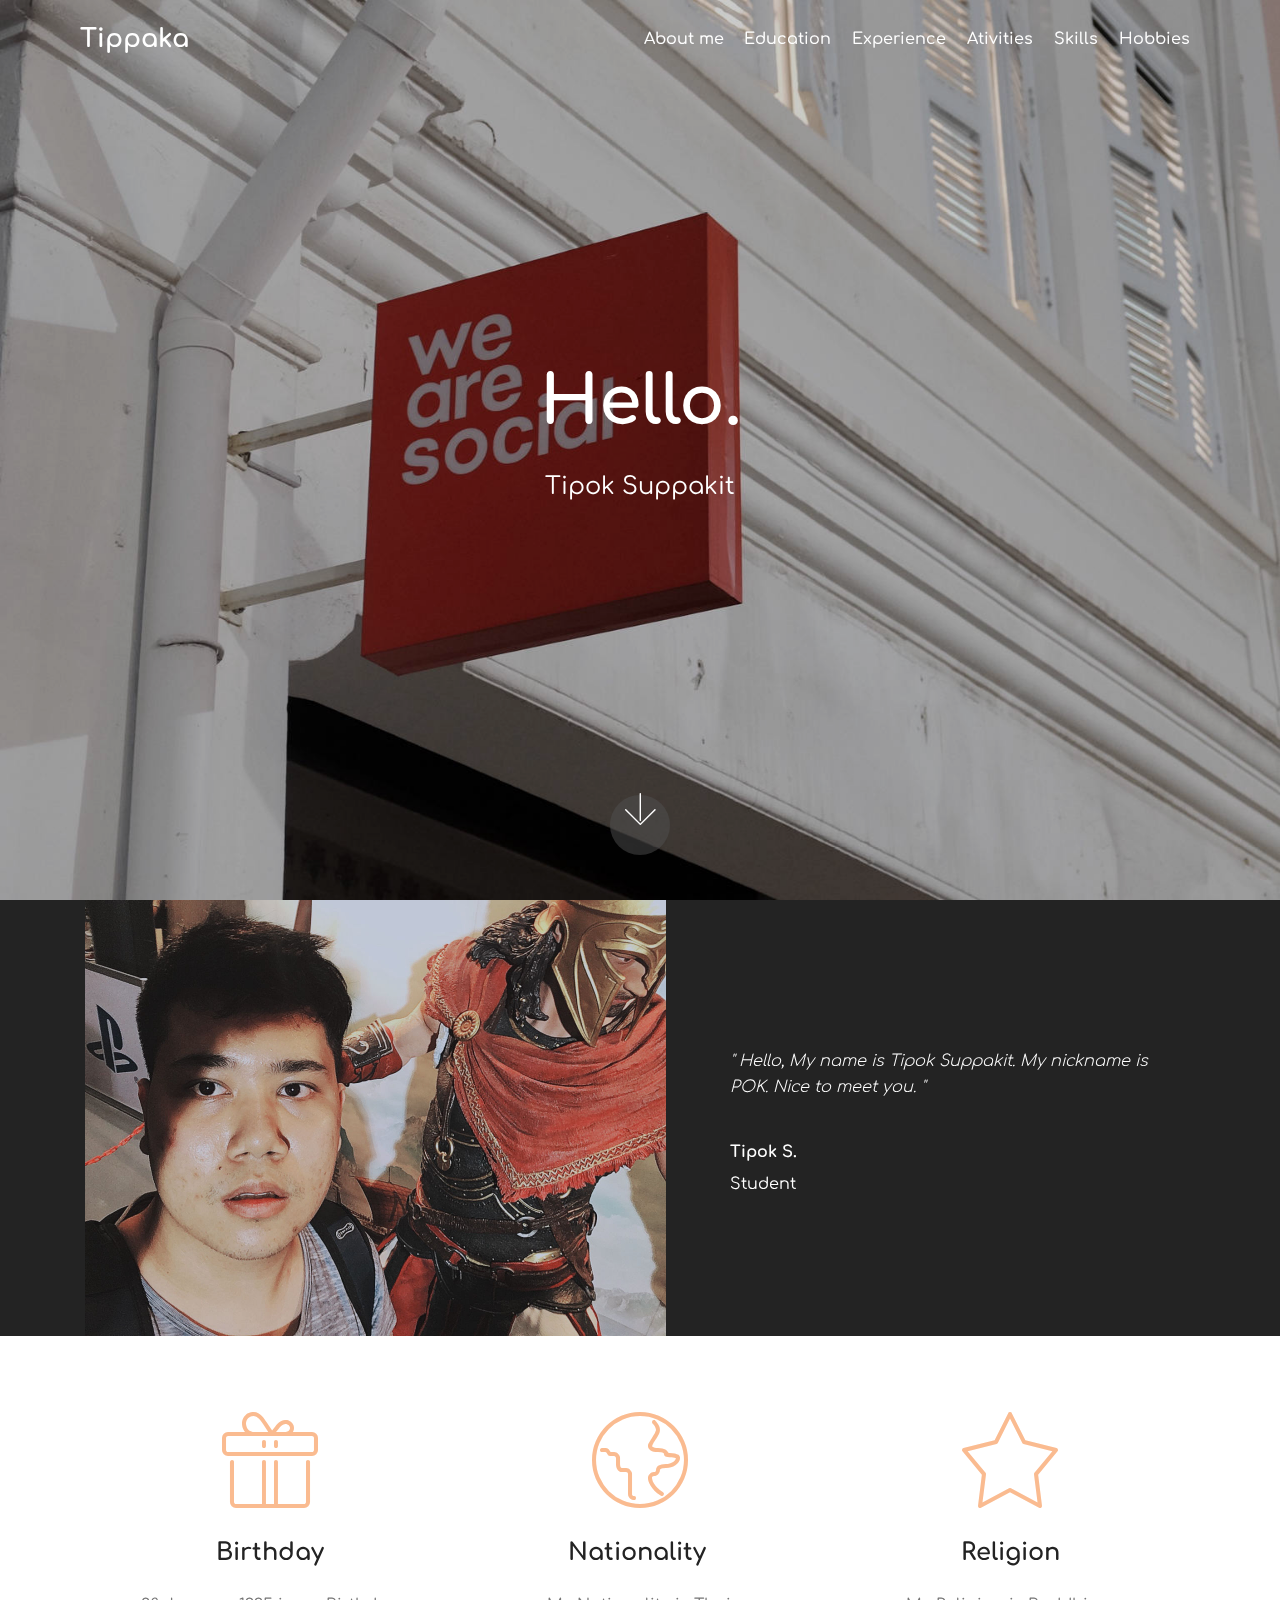
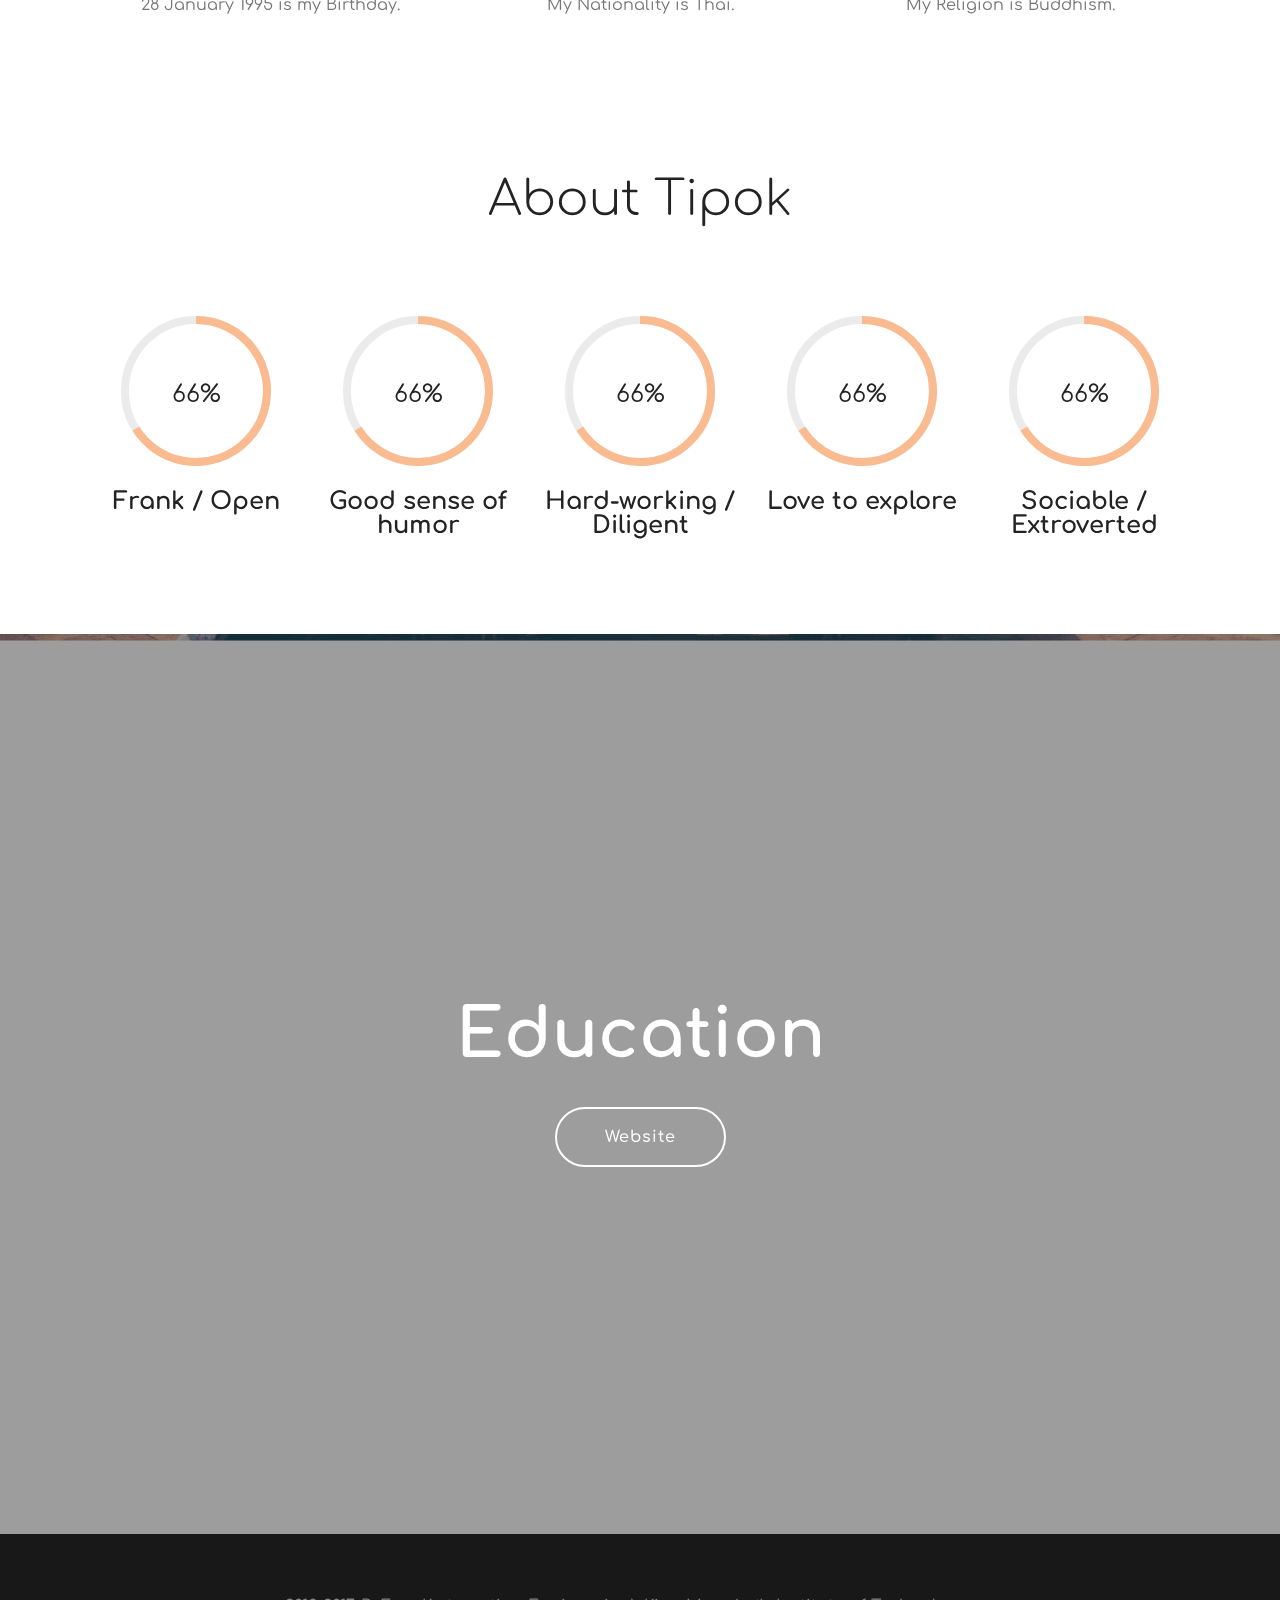
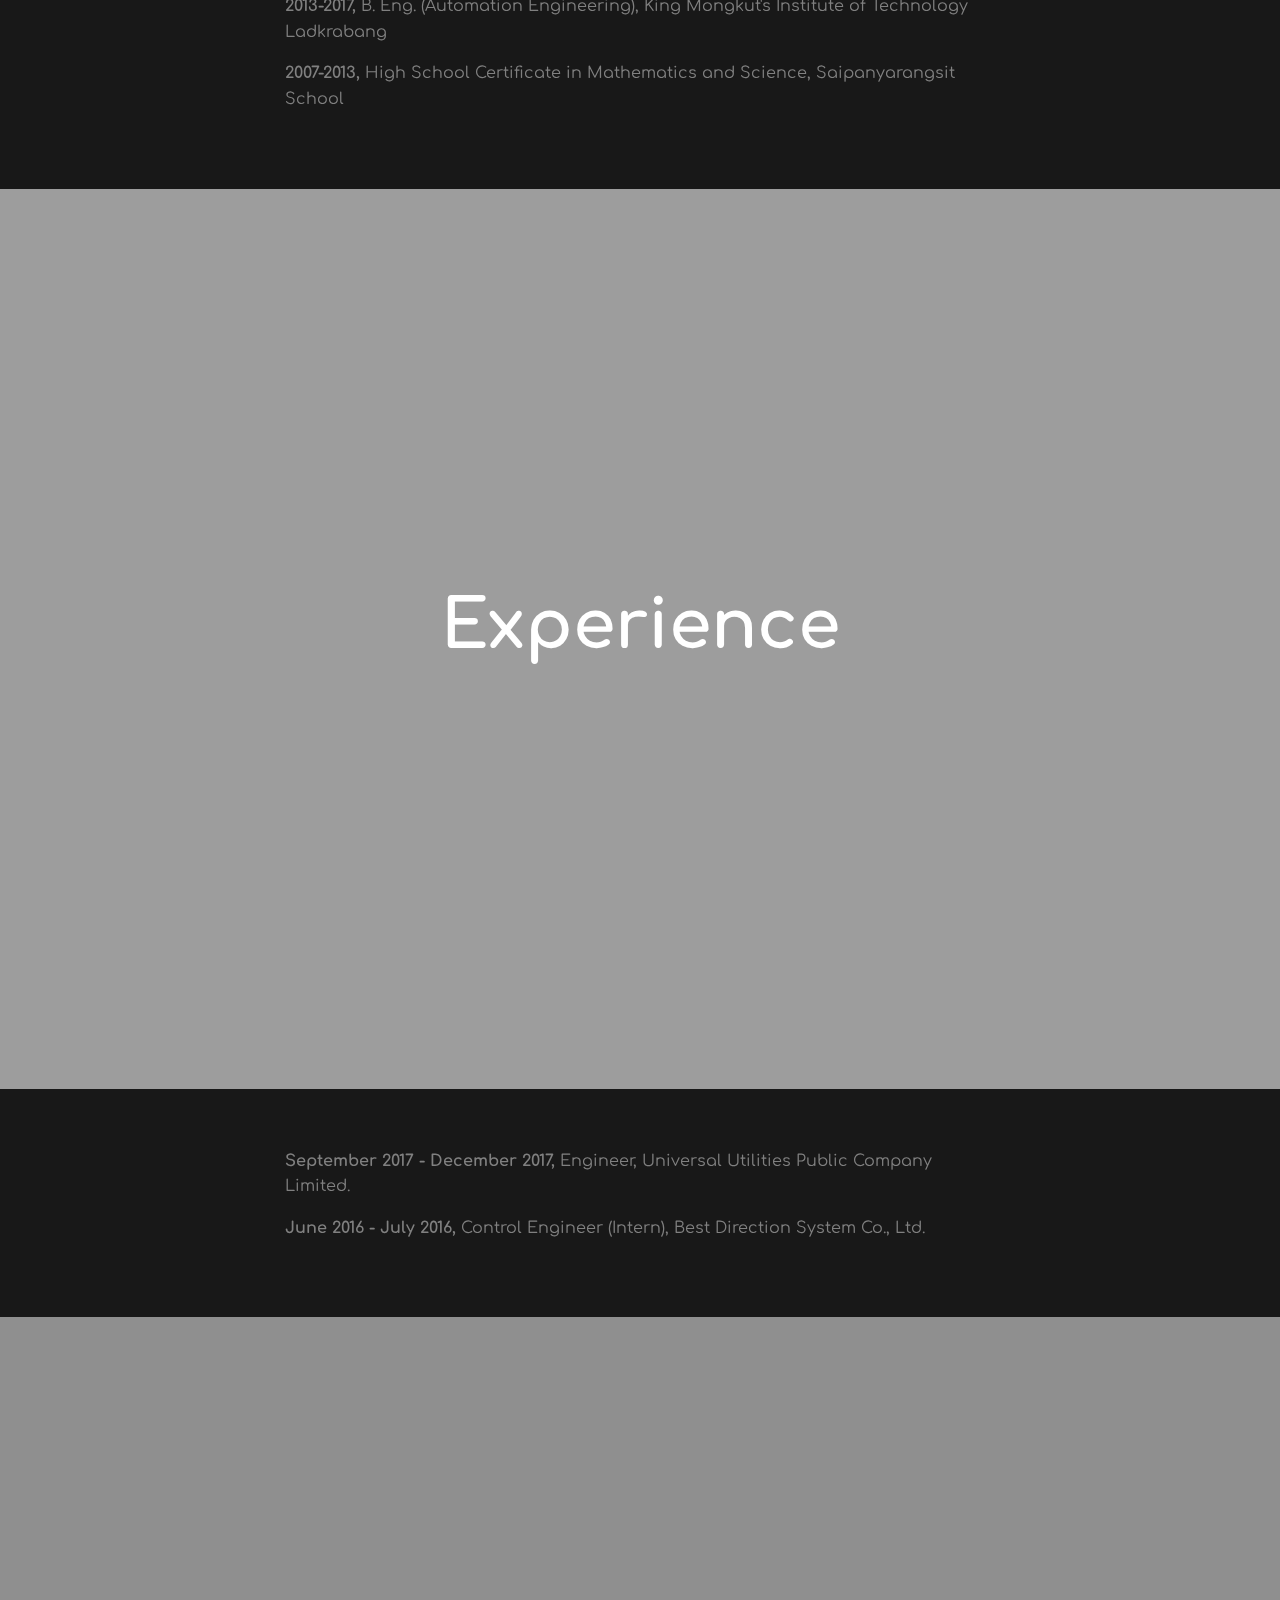
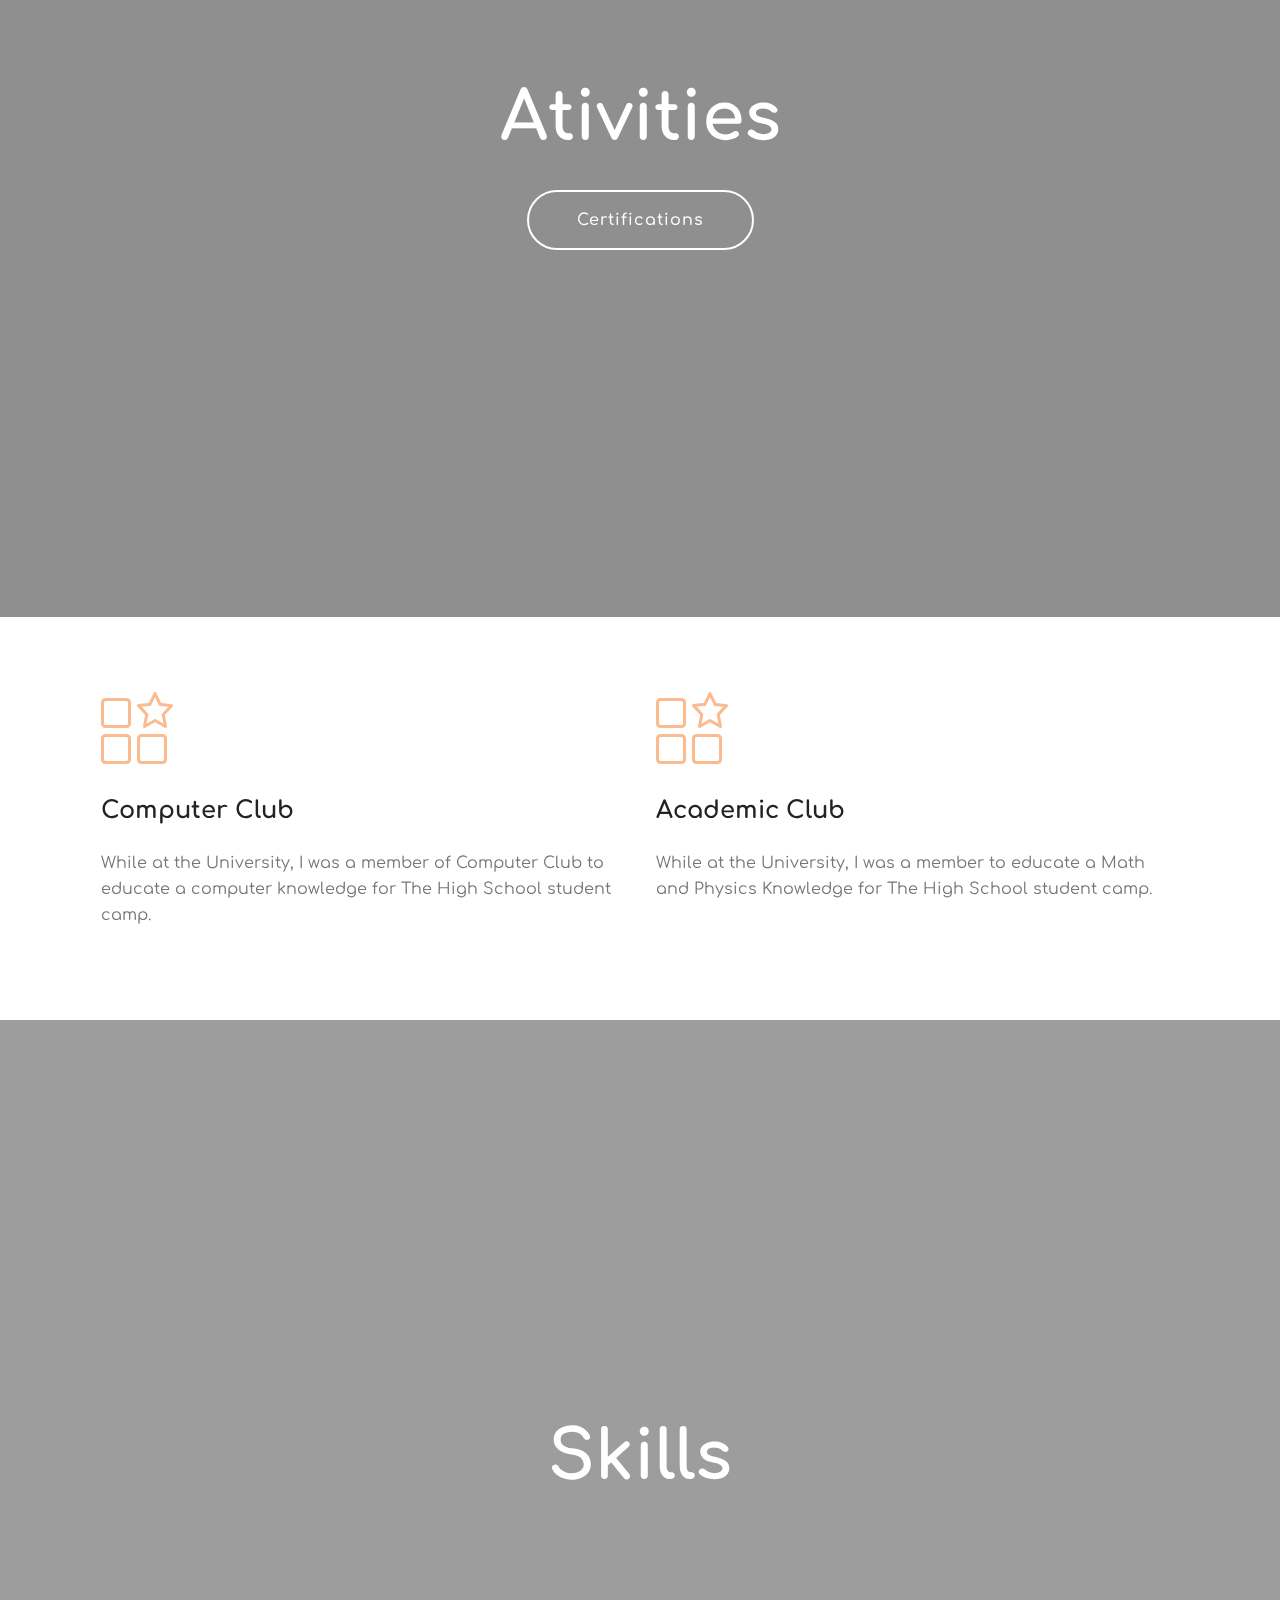
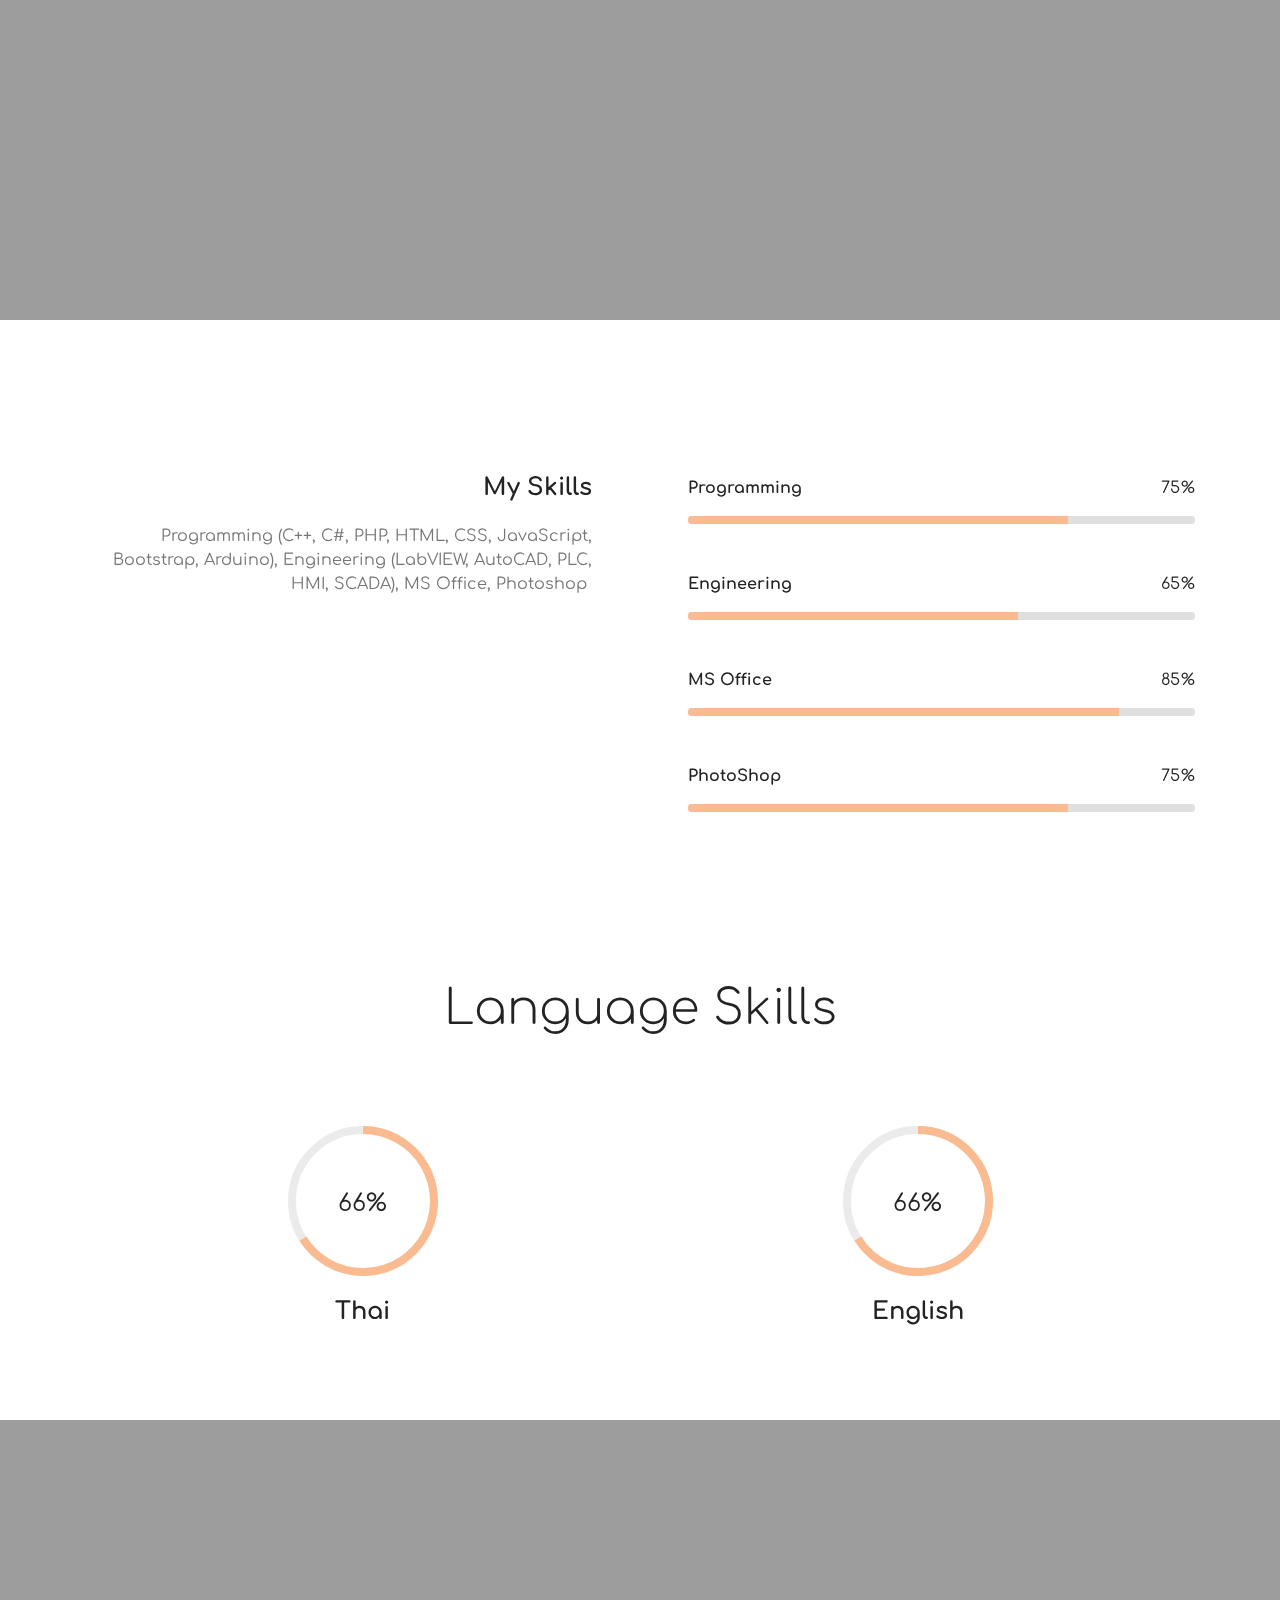
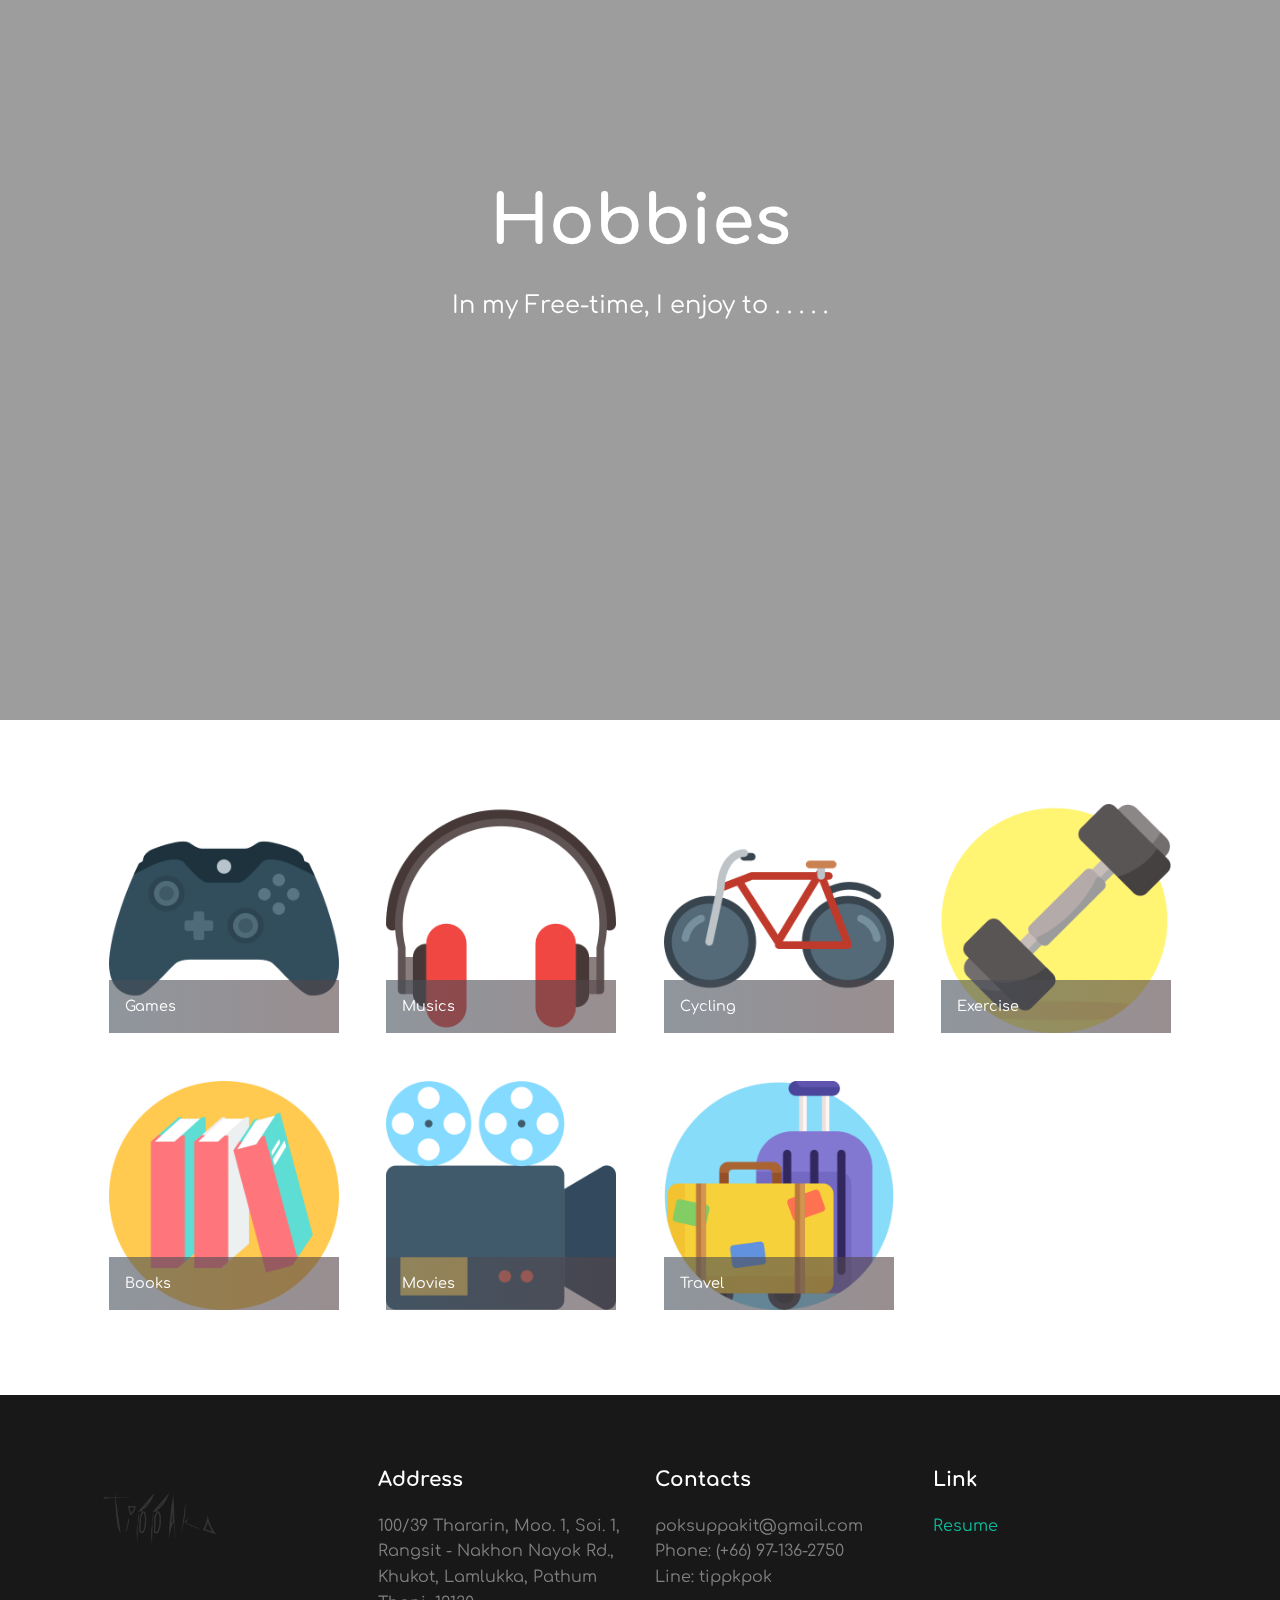
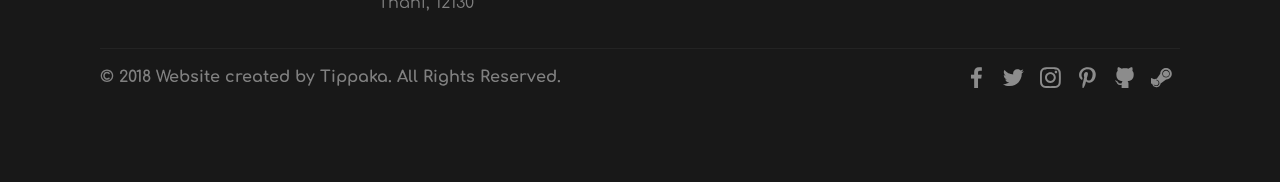
==== index.html @ a3d729e6 "update website" ====
<!DOCTYPE html>
<html >
<head>
  <!-- Site made with Mobirise Website Builder v4.8.1, https://mobirise.com -->
  <meta charset="UTF-8">
  <meta http-equiv="X-UA-Compatible" content="IE=edge">
  <meta name="generator" content="Mobirise v4.8.1, mobirise.com">
  <meta name="viewport" content="width=device-width, initial-scale=1, minimum-scale=1">
  <link rel="shortcut icon" href="assets/images/untitled-1-128x128-3.png" type="image/x-icon">
  <meta name="description" content="This is Online Resume.">
  <title>Tipok S.</title>
  <link rel="stylesheet" href="assets/web/assets/mobirise-icons/mobirise-icons.css">
  <link rel="stylesheet" href="assets/tether/tether.min.css">
  <link rel="stylesheet" href="assets/bootstrap/css/bootstrap.min.css">
  <link rel="stylesheet" href="assets/bootstrap/css/bootstrap-grid.min.css">
  <link rel="stylesheet" href="assets/bootstrap/css/bootstrap-reboot.min.css">
  <link rel="stylesheet" href="assets/dropdown/css/style.css">
  <link rel="stylesheet" href="assets/socicon/css/styles.css">
  <link rel="stylesheet" href="assets/as-pie-progress/css/progress.min.css">
  <link rel="stylesheet" href="assets/theme/css/style.css">
  <link rel="stylesheet" href="assets/gallery/style.css">
  <link rel="stylesheet" href="assets/mobirise/css/mbr-additional.css" type="text/css">
  
  
  
</head>
<body>
  <section class="menu cid-qYa78ZNNEH" once="menu" id="menu1-2r">

    

    <nav class="navbar navbar-expand beta-menu navbar-dropdown align-items-center navbar-fixed-top navbar-toggleable-sm bg-color transparent">
        <button class="navbar-toggler navbar-toggler-right" type="button" data-toggle="collapse" data-target="#navbarSupportedContent" aria-controls="navbarSupportedContent" aria-expanded="false" aria-label="Toggle navigation">
            <div class="hamburger">
                <span></span>
                <span></span>
                <span></span>
                <span></span>
            </div>
        </button>
        <div class="menu-logo">
            <div class="navbar-brand">
                
                <span class="navbar-caption-wrap"><a class="navbar-caption text-white display-4" href="index.html">Tippaka</a></span>
            </div>
        </div>
        <div class="collapse navbar-collapse" id="navbarSupportedContent">
            <ul class="navbar-nav nav-dropdown nav-right" data-app-modern-menu="true"><li class="nav-item">
                    <a class="nav-link link text-white display-7" href="index.html#testimonials2-4p">About me</a>
                </li>
                <li class="nav-item">
                    <a class="nav-link link text-white display-7" href="index.html#header2-3t">Education</a>
                </li><li class="nav-item"><a class="nav-link link text-white display-7" href="index.html#header2-45">Experience</a></li><li class="nav-item"><a class="nav-link link text-white display-7" href="index.html#header2-3u">
                        
                        Ativities<br></a></li><li class="nav-item"><a class="nav-link link text-white display-7" href="index.html#header2-3x">
                        
                        Skills<br></a></li><li class="nav-item"><a class="nav-link link text-white display-7" href="index.html#header2-3y">
                        
                        Hobbies<br></a></li></ul>
            
        </div>
    </nav>
</section>

<section class="engine"><a href="https://mobiri.se/t">amp template</a></section><section class="cid-qXhS6RwJpb mbr-fullscreen mbr-parallax-background" id="header2-h">

    

    <div class="mbr-overlay" style="opacity: 0.2; background-color: rgb(0, 0, 0);"></div>

    <div class="container align-center">
        <div class="row justify-content-md-center">
            <div class="mbr-white col-md-10">
                <h1 class="mbr-section-title mbr-bold pb-3 mbr-fonts-style display-1">
                    Hello.</h1>
                
                <p class="mbr-text pb-3 mbr-fonts-style display-5">Tipok Suppakit</p>
                
            </div>
        </div>
    </div>
    <div class="mbr-arrow hidden-sm-down" aria-hidden="true">
        <a href="#next">
            <i class="mbri-down mbr-iconfont"></i>
        </a>
    </div>
</section>

<section class="testimonials2 cid-r1sywvcxqs" id="testimonials2-4p">

    

    

    <div class="container">
        <div class="media-container-row">
            <div class="mbr-figure pr-lg-5" style="width: 130%;">
              <img src="assets/images/img-5465-1162x872.jpg" alt="" title="">
            </div>
            <div class="media-content px-3 align-self-center mbr-white py-2">
                    <p class="mbr-text testimonial-text mbr-fonts-style display-7">
                       <br>" Hello, My name is Tipok Suppakit. My nickname is POK. Nice to meet you. " 
                    </p>
                    <p class="mbr-author-name pt-4 mb-2 mbr-fonts-style display-7">
                       Tipok S.</p>
                    <p class="mbr-author-desc mbr-fonts-style display-7">Student</p>
            </div>
        </div>
    </div>
</section>

<section class="features1 cid-qYTt3aOZHB" id="features1-35">
    
    

    
    <div class="container">
        <div class="media-container-row">

            <div class="card p-3 col-12 col-md-6 col-lg-4">
                <div class="card-img pb-3">
                    <span class="mbr-iconfont mbri-gift" style="color: rgb(250, 187, 144);"></span>
                </div>
                <div class="card-box">
                    <h4 class="card-title py-3 mbr-fonts-style display-5"><strong>
                        Birthday
                    </strong></h4>
                    <p class="mbr-text mbr-fonts-style display-7">
                        28 January 1995 is my Birthday.
                    </p>
                </div>
            </div>

            <div class="card p-3 col-12 col-md-6 col-lg-4">
                <div class="card-img pb-3">
                    <span class="mbr-iconfont mbri-globe" style="color: rgb(250, 187, 144);"></span>
                </div>
                <div class="card-box">
                    <h4 class="card-title py-3 mbr-fonts-style display-5"><strong>Nationality&nbsp;</strong></h4>
                    <p class="mbr-text mbr-fonts-style display-7">
                        My Nationality is Thai.                         
                    </p>
                </div>
            </div>

            <div class="card p-3 col-12 col-md-6 col-lg-4">
                <div class="card-img pb-3">
                    <span class="mbr-iconfont mbri-star" style="color: rgb(250, 187, 144);"></span>
                </div>
                <div class="card-box">
                    <h4 class="card-title py-3 mbr-fonts-style display-5"><strong>
                        Religion
                    </strong></h4>
                    <p class="mbr-text mbr-fonts-style display-7">
                        My Religion is Buddhism.                         
                    </p>
                </div>
            </div>

            

        </div>

    </div>

</section>

<section class="progress-bars3 cid-qXVBABjzrz" id="progress-bars3-y">
 
     

    
    
    <div class="container">
        <h2 class="mbr-section-title pb-3 align-center mbr-fonts-style display-2">About Tipok</h2>

        
    
        <div class="media-container-row pt-5 mt-2">
            <div class="card p-3 align-center">
                <div class="wrap">
                    <div class="pie_progress progress1" role="progressbar" data-goal="90">
                        <p class="pie_progress__number mbr-fonts-style display-5">50%</p>
                    </div>
                </div> 
                <div class="mbr-crt-title pt-3">
                    <h4 class="card-title py-2 mbr-fonts-style display-5"><strong>Frank / Open</strong></h4>
                </div>                 
            </div>

            <div class="card p-3 align-center">
                <div class="wrap">
                    <div class="pie_progress progress2" role="progressbar" data-goal="100">
                        <p class="pie_progress__number mbr-fonts-style display-5">80%</p>
                    </div>
                </div> 
                <div class="mbr-crt-title pt-3">
                    <h4 class="card-title py-2 mbr-fonts-style display-5"><strong>Good sense of humor</strong></h4>
                </div>                 
            </div>

            <div class="card p-3 align-center">
                <div class="wrap">
                    <div class="pie_progress progress3" role="progressbar" data-goal="75">
                        <p class="pie_progress__number mbr-fonts-style display-5"></p>
                    </div>
                </div> 
                <div class="mbr-crt-title pt-3">
                    <h4 class="card-title py-2 mbr-fonts-style display-5"><strong>Hard-working / Diligent</strong></h4>
                </div>                 
            </div>

            <div class="card p-3 align-center">
                <div class="wrap">
                    <div class="pie_progress progress4" role="progressbar" data-goal="85">
                        <p class="pie_progress__number mbr-fonts-style display-5">85%</p>
                    </div>
                </div> 
                <div class="mbr-crt-title pt-3">
                    <h4 class="card-title py-2 mbr-fonts-style display-5"><strong>Love to explore</strong></h4>
                </div>                 
            </div>

            <div class="card p-3 align-center">
                <div class="wrap">
                    <div class="pie_progress progress5" role="progressbar" data-goal="80">
                        <p class="pie_progress__number mbr-fonts-style display-5"></p>
                    </div>
                </div> 
                <div class="mbr-crt-title pt-3">
                    <h4 class="card-title py-2 mbr-fonts-style display-5"><strong>Sociable / Extroverted</strong></h4>
                </div>                 
            </div>

            
        </div>
</div></section>

<section class="cid-r0CcQlfKVF mbr-fullscreen mbr-parallax-background" id="header2-3t">

    

    <div class="mbr-overlay" style="opacity: 0.4; background-color: rgb(35, 35, 35);"></div>

    <div class="container align-center">
        <div class="row justify-content-md-center">
            <div class="mbr-white col-md-10">
                <h1 class="mbr-section-title mbr-bold pb-3 mbr-fonts-style display-1">Education</h1>
                
                
                <div class="mbr-section-btn"><a class="btn btn-md btn-white-outline display-7" href="https://frostzclover.github.io/56010611/" target="_blank">Website</a></div>
            </div>
        </div>
    </div>
    
</section>

<section class="mbr-section article content1 cid-r18fUVcqhj" id="content1-4f">
    
     

    <div class="container">
        <div class="media-container-row">
            <div class="mbr-text col-12 col-md-8 mbr-fonts-style display-7"><p><strong>2013-2017, </strong>B. Eng. (Automation Engineering), King Mongkut's Institute of Technology Ladkrabang<strong>&nbsp;</strong></p><p><strong>2007-2013, </strong>High School Certificate in Mathematics and Science, Saipanyarangsit School</p><p></p></div>
        </div>
    </div>
</section>

<section class="cid-r0GzgaE2mB mbr-fullscreen mbr-parallax-background" id="header2-45">

    

    <div class="mbr-overlay" style="opacity: 0.4; background-color: rgb(35, 35, 35);"></div>

    <div class="container align-center">
        <div class="row justify-content-md-center">
            <div class="mbr-white col-md-10">
                <h1 class="mbr-section-title mbr-bold pb-3 mbr-fonts-style display-1">
                    Experience</h1>
                
                
                
            </div>
        </div>
    </div>
    
</section>

<section class="mbr-section article content1 cid-r18fX0SfAi" id="content1-4g">
    
     

    <div class="container">
        <div class="media-container-row">
            <div class="mbr-text col-12 col-md-8 mbr-fonts-style display-7"><p><strong>September 2017 - December 2017, </strong>Engineer, Universal Utilities Public Company Limited.</p><p><strong>June 2016 - July 2016, </strong><span style="font-size: 1rem;">Control Engineer (Intern), Best Direction System Co., Ltd.</span><br></p></div>
        </div>
    </div>
</section>

<section class="cid-r0CdSZyMw9 mbr-fullscreen mbr-parallax-background" id="header2-3u">

    

    <div class="mbr-overlay" style="opacity: 0.4; background-color: rgb(0, 0, 0);"></div>

    <div class="container align-center">
        <div class="row justify-content-md-center">
            <div class="mbr-white col-md-10">
                <h1 class="mbr-section-title mbr-bold pb-3 mbr-fonts-style display-1">
                    Ativities
                </h1>
                
                
                <div class="mbr-section-btn"><a class="btn btn-md btn-white-outline display-7" href="Cert.html">Certifications</a></div>
            </div>
        </div>
    </div>
    
</section>

<section class="features5 cid-r0GDNdGJhz" id="features5-46">
    
    

    
    <div class="container">
        <div class="media-container-row">

            <div class="card p-3 col-12 col-md-6">
                <div class="card-img pb-3">
                    <span class="mbr-iconfont mbri-features" style="color: rgb(250, 187, 144);"></span>
                </div>
                <div class="card-box">
                    <h4 class="card-title py-3 mbr-fonts-style display-5"><strong>Computer Club</strong></h4>
                    <p class="mbr-text mbr-fonts-style display-7">While at the University, I was a member of Computer Club to educate a computer knowledge for The High School student camp.</p>
                </div>
            </div>

            <div class="card p-3 col-12 col-md-6">
                <div class="card-img pb-3">
                    <span class="mbr-iconfont mbri-features" style="color: rgb(250, 187, 144);"></span>
                </div>
                <div class="card-box">
                    <h4 class="card-title py-3 mbr-fonts-style display-5"><strong>Academic Club</strong></h4>
                    <p class="mbr-text mbr-fonts-style display-7">While at the University, I was a member to educate a Math and Physics Knowledge for The High School student camp.</p>
                </div>
            </div>

            

            
        </div>
    </div>
</section>

<section class="cid-r0CjU06C55 mbr-fullscreen mbr-parallax-background" id="header2-3x">

    

    <div class="mbr-overlay" style="opacity: 0.4; background-color: rgb(35, 35, 35);"></div>

    <div class="container align-center">
        <div class="row justify-content-md-center">
            <div class="mbr-white col-md-10">
                <h1 class="mbr-section-title mbr-bold pb-3 mbr-fonts-style display-1">
                    Skills
                </h1>
                
                
                
            </div>
        </div>
    </div>
    
</section>

<section class="progress-bars2 cid-qXWn6X6Y8N" id="progress-bars2-17">
    
     

    

    <div class="container">
        

        

        <div class="row pt-5 mt-5">
            <div class="col-md-6 text-elements">
                <h4 class="section-content-title pb-3 align-left mbr-fonts-style display-5"><strong>
                    My Skills</strong></h4>
                <p class="section-content-text align-left mbr-fonts-style display-7">Programming (C++, C#, PHP, HTML, CSS, JavaScript, Bootstrap, Arduino), Engineering (LabVIEW, AutoCAD, PLC, HMI, SCADA), MS Office, Photoshop&nbsp;<br><br></p>
            </div>
            <div class="progress_elements col-md-6">
                <div class="progress1 pb-5">
                    <div class="title-wrap">
                        <div class="progressbar-title mbr-fonts-style display-7">
                            <p><strong>Programming</strong></p>
                        </div>
                        <div class="progress_value mbr-fonts-style display-7">
                            <div class="progressbar-number">
                            </div>
                            <span>%</span>
                        </div>
                    </div>
                    <progress class="progress progress-primary " max="100" value="75">
                    </progress>
                </div>
                 
                <div class="progress2 pb-5">
                    <div class="title-wrap">
                        <div class="progressbar-title mbr-fonts-style display-7">
                            <p><strong>
                                Engineering</strong></p>
                        </div>
                    <div class="progress_value mbr-fonts-style display-7">
                        <div class="progressbar-number">
                        </div>
                        <span>%</span>
                    </div>
                    </div>
                    <progress class="progress progress-primary" max="100" value="65">
                    </progress>
                </div>
                
                <div class="progress3 pb-5">
                    <div class="title-wrap">
                        <div class="progressbar-title mbr-fonts-style display-7">
                            <p><strong>
                                MS Office</strong></p>
                        </div>
                    <div class="progress_value mbr-fonts-style display-7">
                        <div class="progressbar-number">
                        </div>
                        <span>%</span>
                    </div>
                    </div>
                    <progress class="progress progress-primary" max="100" value="85">
                    </progress>
                </div>
                
                <div class="progress4 pb-5">
                    <div class="title-wrap">
                        <div class="progressbar-title mbr-fonts-style display-7">
                            <p><strong>
                                PhotoShop</strong></p>
                        </div>
                    <div class="progress_value mbr-fonts-style display-7">
                        <div class="progressbar-number">
                        </div>
                        <span>%</span>
                    </div>
                    </div>
                    <progress class="progress progress-primary" max="100" value="75">
                    </progress>
                </div>
            
                
            </div>
        </div>
    </div>
</section>

<section class="progress-bars3 cid-qXYXPGnXoD" id="progress-bars3-1p">
 
     

    
    
    <div class="container">
        <h2 class="mbr-section-title pb-3 align-center mbr-fonts-style display-2">Language Skills</h2>

        
    
        <div class="media-container-row pt-5 mt-2">
            <div class="card p-3 align-center">
                <div class="wrap">
                    <div class="pie_progress progress1" role="progressbar" data-goal="100">
                        <p class="pie_progress__number mbr-fonts-style display-5">100%</p>
                    </div>
                </div> 
                <div class="mbr-crt-title pt-3">
                    <h4 class="card-title py-2 mbr-fonts-style display-5"><strong>
                        Thai</strong></h4>
                </div>                 
            </div>

            <div class="card p-3 align-center">
                <div class="wrap">
                    <div class="pie_progress progress2" role="progressbar" data-goal="70">
                        <p class="pie_progress__number mbr-fonts-style display-5">70%</p>
                    </div>
                </div> 
                <div class="mbr-crt-title pt-3">
                    <h4 class="card-title py-2 mbr-fonts-style display-5"><strong>
                        English</strong></h4>
                </div>                 
            </div>

            

            

            

            
        </div>
</div></section>

<section class="cid-r0CjUX13fl mbr-fullscreen mbr-parallax-background" id="header2-3y">

    

    <div class="mbr-overlay" style="opacity: 0.4; background-color: rgb(35, 35, 35);"></div>

    <div class="container align-center">
        <div class="row justify-content-md-center">
            <div class="mbr-white col-md-10">
                <h1 class="mbr-section-title mbr-bold pb-3 mbr-fonts-style display-1">
                    Hobbies
                </h1>
                
                <p class="mbr-text pb-3 mbr-fonts-style display-5">
                    In my Free-time, I enjoy to . . . . .
                </p>
                
            </div>
        </div>
    </div>
    
</section>

<section class="mbr-gallery mbr-slider-carousel cid-qXXwFMUQra" id="gallery1-1m">

    

    <div class="container">
        <div><!-- Filter --><!-- Gallery --><div class="mbr-gallery-row"><div class="mbr-gallery-layout-default"><div><div><div class="mbr-gallery-item mbr-gallery-item--p3" data-video-url="false" data-tags="Awesome"><div href="#lb-gallery1-1m" data-slide-to="0" data-toggle="modal"><img src="assets/images/010-gamepad-512x512-512x512.png" alt="" title=""><span class="icon-focus"></span><span class="mbr-gallery-title mbr-fonts-style display-7">Games</span></div></div><div class="mbr-gallery-item mbr-gallery-item--p3" data-video-url="false" data-tags="Responsive"><div href="#lb-gallery1-1m" data-slide-to="1" data-toggle="modal"><img src="assets/images/007-music-player-512x512-512x512.png" alt="" title=""><span class="icon-focus"></span><span class="mbr-gallery-title mbr-fonts-style display-7">Musics</span></div></div><div class="mbr-gallery-item mbr-gallery-item--p3" data-video-url="false" data-tags="Creative"><div href="#lb-gallery1-1m" data-slide-to="2" data-toggle="modal"><img src="assets/images/006-bike-512x512-512x512.png" alt="" title=""><span class="icon-focus"></span><span class="mbr-gallery-title mbr-fonts-style display-7">Cycling</span></div></div><div class="mbr-gallery-item mbr-gallery-item--p3" data-video-url="false" data-tags="Animated"><div href="#lb-gallery1-1m" data-slide-to="3" data-toggle="modal"><img src="assets/images/013-dumbell-512x512-512x512.png" alt="" title=""><span class="icon-focus"></span><span class="mbr-gallery-title mbr-fonts-style display-7">Exercise</span></div></div><div class="mbr-gallery-item mbr-gallery-item--p3" data-video-url="false" data-tags="Awesome"><div href="#lb-gallery1-1m" data-slide-to="4" data-toggle="modal"><img src="assets/images/012-library-512x512-512x512.png" alt="" title=""><span class="icon-focus"></span><span class="mbr-gallery-title mbr-fonts-style display-7">Books</span></div></div><div class="mbr-gallery-item mbr-gallery-item--p3" data-video-url="false" data-tags="Awesome"><div href="#lb-gallery1-1m" data-slide-to="5" data-toggle="modal"><img src="assets/images/005-video-camera-512x512-512x512.png" alt="" title=""><span class="icon-focus"></span><span class="mbr-gallery-title mbr-fonts-style display-7">Movies</span></div></div><div class="mbr-gallery-item mbr-gallery-item--p3" data-video-url="false" data-tags="Responsive"><div href="#lb-gallery1-1m" data-slide-to="6" data-toggle="modal"><img src="assets/images/023-tools-and-utensils-512x512-512x512.png" alt="" title=""><span class="icon-focus"></span><span class="mbr-gallery-title mbr-fonts-style display-7">Travel</span></div></div></div></div><div class="clearfix"></div></div></div><!-- Lightbox --><div data-app-prevent-settings="" class="mbr-slider modal fade carousel slide" tabindex="-1" data-keyboard="true" data-interval="false" id="lb-gallery1-1m"><div class="modal-dialog"><div class="modal-content"><div class="modal-body"><div class="carousel-inner"><div class="carousel-item"><img src="assets/images/010-gamepad-512x512.png" alt="" title=""></div><div class="carousel-item"><img src="assets/images/007-music-player-512x512.png" alt="" title=""></div><div class="carousel-item"><img src="assets/images/006-bike-512x512.png" alt="" title=""></div><div class="carousel-item"><img src="assets/images/013-dumbell-512x512.png" alt="" title=""></div><div class="carousel-item active"><img src="assets/images/012-library-512x512.png" alt="" title=""></div><div class="carousel-item"><img src="assets/images/005-video-camera-512x512.png" alt="" title=""></div><div class="carousel-item"><img src="assets/images/023-tools-and-utensils-512x512.png" alt="" title=""></div></div><a class="carousel-control carousel-control-prev" role="button" data-slide="prev" href="#lb-gallery1-1m"><span class="mbri-left mbr-iconfont" aria-hidden="true"></span><span class="sr-only">Previous</span></a><a class="carousel-control carousel-control-next" role="button" data-slide="next" href="#lb-gallery1-1m"><span class="mbri-right mbr-iconfont" aria-hidden="true"></span><span class="sr-only">Next</span></a><a class="close" href="#" role="button" data-dismiss="modal"><span class="sr-only">Close</span></a></div></div></div></div></div>
    </div>

</section>

<section class="cid-qTkAaeaxX5" id="footer1-2">

    

    

    <div class="container">
        <div class="media-container-row content text-white">
            <div class="col-12 col-md-3">
                <div class="media-wrap">
                    
                        <img src="assets/images/untitled-7-192x192.png" alt="Mobirise" title="">
                    
                </div>
            </div>
            <div class="col-12 col-md-3 mbr-fonts-style display-7">
                <h5 class="pb-3"><strong>
                    Address
                </strong></h5>
                <p class="mbr-text">100/39 Thararin, Moo. 1, Soi. 1, Rangsit - Nakhon Nayok Rd., Khukot, Lamlukka, Pathum Thani, 12130</p>
            </div>
            <div class="col-12 col-md-3 mbr-fonts-style display-7">
                <h5 class="pb-3"><strong>
                    Contacts
                </strong></h5>
                <p class="mbr-text">poksuppakit@gmail.com <br>Phone: (+66) 97-136-2750<br>Line: tippkpok &nbsp; &nbsp; &nbsp; &nbsp;<br><br></p>
            </div>
            <div class="col-12 col-md-3 mbr-fonts-style display-7">
                <h5 class="pb-3"><strong>Link</strong><br></h5>
                <p class="mbr-text"><a href="assets/files/Tipok-Suppakit.pdf" target="_blank" class="text-success">Resume</a><br><br></p>
            </div>
        </div>
        <div class="footer-lower">
            <div class="media-container-row">
                <div class="col-sm-12">
                    <hr>
                </div>
            </div>
            <div class="media-container-row mbr-white">
                <div class="col-sm-6 copyright">
                    <p class="mbr-text mbr-fonts-style display-7"><strong>© 2018 Website created by Tippaka. All Rights Reserved.</strong></p>
                </div>
                <div class="col-md-6">
                    <div class="social-list align-right">
                        <div class="soc-item">
                            
                                <a href="https://www.facebook.com/tippaka.pok"><span class="mbr-iconfont mbr-iconfont-social socicon-facebook socicon"></span></a>
                            
                        </div>
                        <div class="soc-item">
                            
                                <a href="https://twitter.com/Tippakaa"><span class="mbr-iconfont mbr-iconfont-social socicon-twitter socicon"></span></a>
                            
                        </div>
                        <div class="soc-item">
                            
                                <a href="https://www.instagram.com/tippaka.a/"><span class="mbr-iconfont mbr-iconfont-social socicon-instagram socicon"></span></a>
                            
                        </div>
                        <div class="soc-item">
                            
                                <a href="https://www.pinterest.com/tippakaa/"><span class="mbr-iconfont mbr-iconfont-social socicon-pinterest socicon"></span></a>
                            
                        </div>
                        <div class="soc-item">
                            <a href="https://github.com/frostzclover">
                                <span class="mbr-iconfont mbr-iconfont-social socicon-github socicon"></span>
                            </a>
                        </div>
                        <div class="soc-item">
                            <a href="https://steamcommunity.com/id/tippaka">
                                <span class="mbr-iconfont mbr-iconfont-social socicon-steam socicon"></span>
                            </a>
                        </div>
                    </div>
                </div>
            </div>
        </div>
    </div>
</section>


  <script src="assets/web/assets/jquery/jquery.min.js"></script>
  <script src="assets/popper/popper.min.js"></script>
  <script src="assets/tether/tether.min.js"></script>
  <script src="assets/bootstrap/js/bootstrap.min.js"></script>
  <script src="assets/smoothscroll/smooth-scroll.js"></script>
  <script src="assets/dropdown/js/script.min.js"></script>
  <script src="assets/touchswipe/jquery.touch-swipe.min.js"></script>
  <script src="assets/as-pie-progress/jquery-as-pie-progress.min.js"></script>
  <script src="assets/masonry/masonry.pkgd.min.js"></script>
  <script src="assets/imagesloaded/imagesloaded.pkgd.min.js"></script>
  <script src="assets/bootstrapcarouselswipe/bootstrap-carousel-swipe.js"></script>
  <script src="assets/vimeoplayer/jquery.mb.vimeo_player.js"></script>
  <script src="assets/parallax/jarallax.min.js"></script>
  <script src="assets/theme/js/script.js"></script>
  <script src="assets/gallery/player.min.js"></script>
  <script src="assets/gallery/script.js"></script>
  <script src="assets/slidervideo/script.js"></script>
  
  
 <div id="scrollToTop" class="scrollToTop mbr-arrow-up"><a style="text-align: center;"><i></i></a></div>
  </body>
</html>
---- assets/web/assets/mobirise-icons/mobirise-icons.css ----
@font-face {
  font-family: 'MobiriseIcons';
  src:  url('mobirise-icons.eot?spat4u');
  src:  url('mobirise-icons.eot?spat4u#iefix') format('embedded-opentype'),
    url('mobirise-icons.ttf?spat4u') format('truetype'),
    url('mobirise-icons.woff?spat4u') format('woff'),
    url('mobirise-icons.svg?spat4u#MobiriseIcons') format('svg');
  font-weight: normal;
  font-style: normal;
}

[class^="mbri-"], [class*=" mbri-"] {
  /* use !important to prevent issues with browser extensions that change fonts */
  font-family: MobiriseIcons !important;
  speak: none;
  font-style: normal;
  font-weight: normal;
  font-variant: normal;
  text-transform: none;
  line-height: 1;

  /* Better Font Rendering =========== */
  -webkit-font-smoothing: antialiased;
  -moz-osx-font-smoothing: grayscale;
}

.mbri-add-submenu:before {
  content: "\e900";
}
.mbri-alert:before {
  content: "\e901";
}
.mbri-align-center:before {
  content: "\e902";
}
.mbri-align-justify:before {
  content: "\e903";
}
.mbri-align-left:before {
  content: "\e904";
}
.mbri-align-right:before {
  content: "\e905";
}
.mbri-android:before {
  content: "\e906";
}
.mbri-apple:before {
  content: "\e907";
}
.mbri-arrow-down:before {
  content: "\e908";
}
.mbri-arrow-next:before {
  content: "\e909";
}
.mbri-arrow-prev:before {
  content: "\e90a";
}
.mbri-arrow-up:before {
  content: "\e90b";
}
.mbri-bold:before {
  content: "\e90c";
}
.mbri-bookmark:before {
  content: "\e90d";
}
.mbri-bootstrap:before {
  content: "\e90e";
}
.mbri-briefcase:before {
  content: "\e90f";
}
.mbri-browse:before {
  content: "\e910";
}
.mbri-bulleted-list:before {
  content: "\e911";
}
.mbri-calendar:before {
  content: "\e912";
}
.mbri-camera:before {
  content: "\e913";
}
.mbri-cart-add:before {
  content: "\e914";
}
.mbri-cart-full:before {
  content: "\e915";
}
.mbri-cash:before {
  content: "\e916";
}
.mbri-change-style:before {
  content: "\e917";
}
.mbri-chat:before {
  content: "\e918";
}
.mbri-clock:before {
  content: "\e919";
}
.mbri-close:before {
  content: "\e91a";
}
.mbri-cloud:before {
  content: "\e91b";
}
.mbri-code:before {
  content: "\e91c";
}
.mbri-contact-form:before {
  content: "\e91d";
}
.mbri-credit-card:before {
  content: "\e91e";
}
.mbri-cursor-click:before {
  content: "\e91f";
}
.mbri-cust-feedback:before {
  content: "\e920";
}
.mbri-database:before {
  content: "\e921";
}
.mbri-delivery:before {
  content: "\e922";
}
.mbri-desktop:before {
  content: "\e923";
}
.mbri-devices:before {
  content: "\e924";
}
.mbri-down:before {
  content: "\e925";
}
.mbri-download:before {
  content: "\e989";
}
.mbri-drag-n-drop:before {
  content: "\e927";
}
.mbri-drag-n-drop2:before {
  content: "\e928";
}
.mbri-edit:before {
  content: "\e929";
}
.mbri-edit2:before {
  content: "\e92a";
}
.mbri-error:before {
  content: "\e92b";
}
.mbri-extension:before {
  content: "\e92c";
}
.mbri-features:before {
  content: "\e92d";
}
.mbri-file:before {
  content: "\e92e";
}
.mbri-flag:before {
  content: "\e92f";
}
.mbri-folder:before {
  content: "\e930";
}
.mbri-gift:before {
  content: "\e931";
}
.mbri-github:before {
  content: "\e932";
}
.mbri-globe:before {
  content: "\e933";
}
.mbri-globe-2:before {
  content: "\e934";
}
.mbri-growing-chart:before {
  content: "\e935";
}
.mbri-hearth:before {
  content: "\e936";
}
.mbri-help:before {
  content: "\e937";
}
.mbri-home:before {
  content: "\e938";
}
.mbri-hot-cup:before {
  content: "\e939";
}
.mbri-idea:before {
  content: "\e93a";
}
.mbri-image-gallery:before {
  content: "\e93b";
}
.mbri-image-slider:before {
  content: "\e93c";
}
.mbri-info:before {
  content: "\e93d";
}
.mbri-italic:before {
  content: "\e93e";
}
.mbri-key:before {
  content: "\e93f";
}
.mbri-laptop:before {
  content: "\e940";
}
.mbri-layers:before {
  content: "\e941";
}
.mbri-left-right:before {
  content: "\e942";
}
.mbri-left:before {
  content: "\e943";
}
.mbri-letter:before {
  content: "\e944";
}
.mbri-like:before {
  content: "\e945";
}
.mbri-link:before {
  content: "\e946";
}
.mbri-lock:before {
  content: "\e947";
}
.mbri-login:before {
  content: "\e948";
}
.mbri-logout:before {
  content: "\e949";
}
.mbri-magic-stick:before {
  content: "\e94a";
}
.mbri-map-pin:before {
  content: "\e94b";
}
.mbri-menu:before {
  content: "\e94c";
}
.mbri-mobile:before {
  content: "\e94d";
}
.mbri-mobile2:before {
  content: "\e94e";
}
.mbri-mobirise:before {
  content: "\e94f";
}
.mbri-more-horizontal:before {
  content: "\e950";
}
.mbri-more-vertical:before {
  content: "\e951";
}
.mbri-music:before {
  content: "\e952";
}
.mbri-new-file:before {
  content: "\e953";
}
.mbri-numbered-list:before {
  content: "\e954";
}
.mbri-opened-folder:before {
  content: "\e955";
}
.mbri-pages:before {
  content: "\e956";
}
.mbri-paper-plane:before {
  content: "\e957";
}
.mbri-paperclip:before {
  content: "\e958";
}
.mbri-photo:before {
  content: "\e959";
}
.mbri-photos:before {
  content: "\e95a";
}
.mbri-pin:before {
  content: "\e95b";
}
.mbri-play:before {
  content: "\e95c";
}
.mbri-plus:before {
  content: "\e95d";
}
.mbri-preview:before {
  content: "\e95e";
}
.mbri-print:before {
  content: "\e95f";
}
.mbri-protect:before {
  content: "\e960";
}
.mbri-question:before {
  content: "\e961";
}
.mbri-quote-left:before {
  content: "\e962";
}
.mbri-quote-right:before {
  content: "\e963";
}
.mbri-refresh:before {
  content: "\e964";
}
.mbri-responsive:before {
  content: "\e965";
}
.mbri-right:before {
  content: "\e966";
}
.mbri-rocket:before {
  content: "\e967";
}
.mbri-sad-face:before {
  content: "\e968";
}
.mbri-sale:before {
  content: "\e969";
}
.mbri-save:before {
  content: "\e96a";
}
.mbri-search:before {
  content: "\e96b";
}
.mbri-setting:before {
  content: "\e96c";
}
.mbri-setting2:before {
  content: "\e96d";
}
.mbri-setting3:before {
  content: "\e96e";
}
.mbri-share:before {
  content: "\e96f";
}
.mbri-shopping-bag:before {
  content: "\e970";
}
.mbri-shopping-basket:before {
  content: "\e971";
}
.mbri-shopping-cart:before {
  content: "\e972";
}
.mbri-sites:before {
  content: "\e973";
}
.mbri-smile-face:before {
  content: "\e974";
}
.mbri-speed:before {
  content: "\e975";
}
.mbri-star:before {
  content: "\e976";
}
.mbri-success:before {
  content: "\e977";
}
.mbri-sun:before {
  content: "\e978";
}
.mbri-sun2:before {
  content: "\e979";
}
.mbri-tablet:before {
  content: "\e97a";
}
.mbri-tablet-vertical:before {
  content: "\e97b";
}
.mbri-target:before {
  content: "\e97c";
}
.mbri-timer:before {
  content: "\e97d";
}
.mbri-to-ftp:before {
  content: "\e97e";
}
.mbri-to-local-drive:before {
  content: "\e97f";
}
.mbri-touch-swipe:before {
  content: "\e980";
}
.mbri-touch:before {
  content: "\e981";
}
.mbri-trash:before {
  content: "\e982";
}
.mbri-underline:before {
  content: "\e983";
}
.mbri-unlink:before {
  content: "\e984";
}
.mbri-unlock:before {
  content: "\e985";
}
.mbri-up-down:before {
  content: "\e986";
}
.mbri-up:before {
  content: "\e987";
}
.mbri-update:before {
  content: "\e988";
}
.mbri-upload:before {
 content: "\e926"; 
}
.mbri-user:before {
  content: "\e98a";
}
.mbri-user2:before {
  content: "\e98b";
}
.mbri-users:before {
  content: "\e98c";
}
.mbri-video:before {
  content: "\e98d";
}
.mbri-video-play:before {
  content: "\e98e";
}
.mbri-watch:before {
  content: "\e98f";
}
.mbri-website-theme:before {
  content: "\e990";
}
.mbri-wifi:before {
  content: "\e991";
}
.mbri-windows:before {
  content: "\e992";
}
.mbri-zoom-out:before {
  content: "\e993";
}
.mbri-redo:before {
  content: "\e994";
}
.mbri-undo:before {
  content: "\e995";
}
---- assets/dropdown/css/style.css ----
.navbar-dropdown {
  left: 0;
  padding: 0;
  position: absolute;
  right: 0;
  top: 0;
  transition: all 0.45s ease;
  z-index: 1030;
  background: #282828; }
  .navbar-dropdown .navbar-logo {
    margin-right: 0.8rem;
    transition: margin 0.3s ease-in-out;
    vertical-align: middle; }
    .navbar-dropdown .navbar-logo img {
      height: 3.125rem;
      transition: all 0.3s ease-in-out; }
    .navbar-dropdown .navbar-logo.mbr-iconfont {
      font-size: 3.125rem;
      line-height: 3.125rem; }
  .navbar-dropdown .navbar-caption {
    font-weight: 700;
    white-space: normal;
    vertical-align: -4px;
    line-height: 3.125rem !important; }
    .navbar-dropdown .navbar-caption, .navbar-dropdown .navbar-caption:hover {
      color: inherit;
      text-decoration: none; }
  .navbar-dropdown .mbr-iconfont + .navbar-caption {
    vertical-align: -1px; }
  .navbar-dropdown.navbar-fixed-top {
    position: fixed; }
  .navbar-dropdown .navbar-brand span {
    vertical-align: -4px; }
  .navbar-dropdown.bg-color.transparent {
    background: none; }
  .navbar-dropdown.navbar-short .navbar-brand {
    padding: 0.625rem 0; }
    .navbar-dropdown.navbar-short .navbar-brand span {
      vertical-align: -1px; }
  .navbar-dropdown.navbar-short .navbar-caption {
    line-height: 2.375rem !important;
    vertical-align: -2px; }
  .navbar-dropdown.navbar-short .navbar-logo {
    margin-right: 0.5rem; }
    .navbar-dropdown.navbar-short .navbar-logo img {
      height: 2.375rem; }
    .navbar-dropdown.navbar-short .navbar-logo.mbr-iconfont {
      font-size: 2.375rem;
      line-height: 2.375rem; }
  .navbar-dropdown.navbar-short .mbr-table-cell {
    height: 3.625rem; }
  .navbar-dropdown .navbar-close {
    left: 0.6875rem;
    position: fixed;
    top: 0.75rem;
    z-index: 1000; }
  .navbar-dropdown .hamburger-icon {
    content: "";
    display: inline-block;
    vertical-align: middle;
    width: 16px;
    -webkit-box-shadow: 0 -6px 0 1px #282828,0 0 0 1px #282828,0 6px 0 1px #282828;
    -moz-box-shadow: 0 -6px 0 1px #282828,0 0 0 1px #282828,0 6px 0 1px #282828;
    box-shadow: 0 -6px 0 1px #282828,0 0 0 1px #282828,0 6px 0 1px #282828; }

.dropdown-menu .dropdown-toggle[data-toggle="dropdown-submenu"]::after {
  border-bottom: 0.35em solid transparent;
  border-left: 0.35em solid;
  border-right: 0;
  border-top: 0.35em solid transparent;
  margin-left: 0.3rem; }

.dropdown-menu .dropdown-item:focus {
  outline: 0; }

.nav-dropdown {
  font-size: 0.75rem;
  font-weight: 500;
  height: auto !important; }
  .nav-dropdown .nav-btn {
    padding-left: 1rem; }
  .nav-dropdown .link {
    margin: .667em 1.667em;
    font-weight: 500;
    padding: 0;
    transition: color .2s ease-in-out; }
    .nav-dropdown .link.dropdown-toggle {
      margin-right: 2.583em; }
      .nav-dropdown .link.dropdown-toggle::after {
        margin-left: .25rem;
        border-top: 0.35em solid;
        border-right: 0.35em solid transparent;
        border-left: 0.35em solid transparent;
        border-bottom: 0; }
      .nav-dropdown .link.dropdown-toggle[aria-expanded="true"] {
        margin: 0;
        padding: 0.667em 3.263em  0.667em 1.667em; }
  .nav-dropdown .link::after,
  .nav-dropdown .dropdown-item::after {
    color: inherit; }
  .nav-dropdown .btn {
    font-size: 0.75rem;
    font-weight: 700;
    letter-spacing: 0;
    margin-bottom: 0;
    padding-left: 1.25rem;
    padding-right: 1.25rem; }
  .nav-dropdown .dropdown-menu {
    border-radius: 0;
    border: 0;
    left: 0;
    margin: 0;
    padding-bottom: 1.25rem;
    padding-top: 1.25rem;
    position: relative; }
  .nav-dropdown .dropdown-submenu {
    margin-left: 0.125rem;
    top: 0; }
  .nav-dropdown .dropdown-item {
    font-weight: 500;
    line-height: 2;
    padding: 0.3846em 4.615em 0.3846em 1.5385em;
    position: relative;
    transition: color .2s ease-in-out, background-color .2s ease-in-out; }
    .nav-dropdown .dropdown-item::after {
      margin-top: -0.3077em;
      position: absolute;
      right: 1.1538em;
      top: 50%; }
    .nav-dropdown .dropdown-item:focus, .nav-dropdown .dropdown-item:hover {
      background: none; }

@media (max-width: 767px) {
  .nav-dropdown.navbar-toggleable-sm {
    bottom: 0;
    display: none;
    left: 0;
    overflow-x: hidden;
    position: fixed;
    top: 0;
    transform: translateX(-100%);
    -ms-transform: translateX(-100%);
    -webkit-transform: translateX(-100%);
    width: 18.75rem;
    z-index: 999; } }
.nav-dropdown.navbar-toggleable-xl {
  bottom: 0;
  display: none;
  left: 0;
  overflow-x: hidden;
  position: fixed;
  top: 0;
  transform: translateX(-100%);
  -ms-transform: translateX(-100%);
  -webkit-transform: translateX(-100%);
  width: 18.75rem;
  z-index: 999; }

.nav-dropdown-sm {
  display: block !important;
  overflow-x: hidden;
  overflow: auto;
  padding-top: 3.875rem; }
  .nav-dropdown-sm::after {
    content: "";
    display: block;
    height: 3rem;
    width: 100%; }
  .nav-dropdown-sm.collapse.in ~ .navbar-close {
    display: block !important; }
  .nav-dropdown-sm.collapsing, .nav-dropdown-sm.collapse.in {
    transform: translateX(0);
    -ms-transform: translateX(0);
    -webkit-transform: translateX(0);
    transition: all 0.25s ease-out;
    -webkit-transition: all 0.25s ease-out;
    background: #282828; }
  .nav-dropdown-sm.collapsing[aria-expanded="false"] {
    transform: translateX(-100%);
    -ms-transform: translateX(-100%);
    -webkit-transform: translateX(-100%); }
  .nav-dropdown-sm .nav-item {
    display: block;
    margin-left: 0 !important;
    padding-left: 0; }
  .nav-dropdown-sm .link,
  .nav-dropdown-sm .dropdown-item {
    border-top: 1px dotted rgba(255, 255, 255, 0.1);
    font-size: 0.8125rem;
    line-height: 1.6;
    margin: 0 !important;
    padding: 0.875rem 2.4rem 0.875rem 1.5625rem !important;
    position: relative;
    white-space: normal; }
    .nav-dropdown-sm .link:focus, .nav-dropdown-sm .link:hover,
    .nav-dropdown-sm .dropdown-item:focus,
    .nav-dropdown-sm .dropdown-item:hover {
      background: rgba(0, 0, 0, 0.2) !important;
      color: #c0a375; }
  .nav-dropdown-sm .nav-btn {
    position: relative;
    padding: 1.5625rem 1.5625rem 0 1.5625rem; }
    .nav-dropdown-sm .nav-btn::before {
      border-top: 1px dotted rgba(255, 255, 255, 0.1);
      content: "";
      left: 0;
      position: absolute;
      top: 0;
      width: 100%; }
    .nav-dropdown-sm .nav-btn + .nav-btn {
      padding-top: 0.625rem; }
      .nav-dropdown-sm .nav-btn + .nav-btn::before {
        display: none; }
  .nav-dropdown-sm .btn {
    padding: 0.625rem 0; }
  .nav-dropdown-sm .dropdown-toggle[data-toggle="dropdown-submenu"]::after {
    margin-left: .25rem;
    border-top: 0.35em solid;
    border-right: 0.35em solid transparent;
    border-left: 0.35em solid transparent;
    border-bottom: 0; }
  .nav-dropdown-sm .dropdown-toggle[data-toggle="dropdown-submenu"][aria-expanded="true"]::after {
    border-top: 0;
    border-right: 0.35em solid transparent;
    border-left: 0.35em solid transparent;
    border-bottom: 0.35em solid; }
  .nav-dropdown-sm .dropdown-menu {
    margin: 0;
    padding: 0;
    position: relative;
    top: 0;
    left: 0;
    width: 100%;
    border: 0;
    float: none;
    border-radius: 0;
    background: none; }
  .nav-dropdown-sm .dropdown-submenu {
    left: 100%;
    margin-left: 0.125rem;
    margin-top: -1.25rem;
    top: 0; }

.navbar-toggleable-sm .nav-dropdown .dropdown-menu {
  position: absolute; }

.navbar-toggleable-sm .nav-dropdown .dropdown-submenu {
  left: 100%;
  margin-left: 0.125rem;
  margin-top: -1.25rem;
  top: 0; }

.navbar-toggleable-sm.opened .nav-dropdown .dropdown-menu {
  position: relative; }

.navbar-toggleable-sm.opened .nav-dropdown .dropdown-submenu {
  left: 0;
  margin-left: 00rem;
  margin-top: 0rem;
  top: 0; }

.is-builder .nav-dropdown.collapsing {
  transition: none !important; }

/*# sourceMappingURL=style.css.map */
---- assets/socicon/css/styles.css ----
@charset "UTF-8";

@font-face {
  font-family: "socicon";
  src:url("../fonts/socicon.eot");
  src:url("../fonts/socicon.eot?#iefix") format("embedded-opentype"),
    url("../fonts/socicon.woff") format("woff"),
    url("../fonts/socicon.ttf") format("truetype"),
    url("../fonts/socicon.svg#socicon") format("svg");
  font-weight: normal;
  font-style: normal;

}

[data-icon]:before {
  font-family: "socicon" !important;
  content: attr(data-icon);
  font-style: normal !important;
  font-weight: normal !important;
  font-variant: normal !important;
  text-transform: none !important;
  speak: none;
  line-height: 1;
  -webkit-font-smoothing: antialiased;
  -moz-osx-font-smoothing: grayscale;
}

[class^="socicon-"]:before,
[class*=" socicon-"]:before {
  font-family: "socicon" !important;
  font-style: normal !important;
  font-weight: normal !important;
  font-variant: normal !important;
  text-transform: none !important;
  speak: none;
  line-height: 1;
  -webkit-font-smoothing: antialiased;
  -moz-osx-font-smoothing: grayscale;
}

.socicon-modelmayhem:before {
  content: "\e000";
}
.socicon-mixcloud:before {
  content: "\e001";
}
.socicon-drupal:before {
  content: "\e002";
}
.socicon-swarm:before {
  content: "\e003";
}
.socicon-istock:before {
  content: "\e004";
}
.socicon-yammer:before {
  content: "\e005";
}
.socicon-ello:before {
  content: "\e006";
}
.socicon-stackoverflow:before {
  content: "\e007";
}
.socicon-persona:before {
  content: "\e008";
}
.socicon-triplej:before {
  content: "\e009";
}
.socicon-houzz:before {
  content: "\e00a";
}
.socicon-rss:before {
  content: "\e00b";
}
.socicon-paypal:before {
  content: "\e00c";
}
.socicon-odnoklassniki:before {
  content: "\e00d";
}
.socicon-airbnb:before {
  content: "\e00e";
}
.socicon-periscope:before {
  content: "\e00f";
}
.socicon-outlook:before {
  content: "\e010";
}
.socicon-coderwall:before {
  content: "\e011";
}
.socicon-tripadvisor:before {
  content: "\e012";
}
.socicon-appnet:before {
  content: "\e013";
}
.socicon-goodreads:before {
  content: "\e014";
}
.socicon-tripit:before {
  content: "\e015";
}
.socicon-lanyrd:before {
  content: "\e016";
}
.socicon-slideshare:before {
  content: "\e017";
}
.socicon-buffer:before {
  content: "\e018";
}
.socicon-disqus:before {
  content: "\e019";
}
.socicon-vkontakte:before {
  content: "\e01a";
}
.socicon-whatsapp:before {
  content: "\e01b";
}
.socicon-patreon:before {
  content: "\e01c";
}
.socicon-storehouse:before {
  content: "\e01d";
}
.socicon-pocket:before {
  content: "\e01e";
}
.socicon-mail:before {
  content: "\e01f";
}
.socicon-blogger:before {
  content: "\e020";
}
.socicon-technorati:before {
  content: "\e021";
}
.socicon-reddit:before {
  content: "\e022";
}
.socicon-dribbble:before {
  content: "\e023";
}
.socicon-stumbleupon:before {
  content: "\e024";
}
.socicon-digg:before {
  content: "\e025";
}
.socicon-envato:before {
  content: "\e026";
}
.socicon-behance:before {
  content: "\e027";
}
.socicon-delicious:before {
  content: "\e028";
}
.socicon-deviantart:before {
  content: "\e029";
}
.socicon-forrst:before {
  content: "\e02a";
}
.socicon-play:before {
  content: "\e02b";
}
.socicon-zerply:before {
  content: "\e02c";
}
.socicon-wikipedia:before {
  content: "\e02d";
}
.socicon-apple:before {
  content: "\e02e";
}
.socicon-flattr:before {
  content: "\e02f";
}
.socicon-github:before {
  content: "\e030";
}
.socicon-renren:before {
  content: "\e031";
}
.socicon-friendfeed:before {
  content: "\e032";
}
.socicon-newsvine:before {
  content: "\e033";
}
.socicon-identica:before {
  content: "\e034";
}
.socicon-bebo:before {
  content: "\e035";
}
.socicon-zynga:before {
  content: "\e036";
}
.socicon-steam:before {
  content: "\e037";
}
.socicon-xbox:before {
  content: "\e038";
}
.socicon-windows:before {
  content: "\e039";
}
.socicon-qq:before {
  content: "\e03a";
}
.socicon-douban:before {
  content: "\e03b";
}
.socicon-meetup:before {
  content: "\e03c";
}
.socicon-playstation:before {
  content: "\e03d";
}
.socicon-android:before {
  content: "\e03e";
}
.socicon-snapchat:before {
  content: "\e03f";
}
.socicon-twitter:before {
  content: "\e040";
}
.socicon-facebook:before {
  content: "\e041";
}
.socicon-googleplus:before {
  content: "\e042";
}
.socicon-pinterest:before {
  content: "\e043";
}
.socicon-foursquare:before {
  content: "\e044";
}
.socicon-yahoo:before {
  content: "\e045";
}
.socicon-skype:before {
  content: "\e046";
}
.socicon-yelp:before {
  content: "\e047";
}
.socicon-feedburner:before {
  content: "\e048";
}
.socicon-linkedin:before {
  content: "\e049";
}
.socicon-viadeo:before {
  content: "\e04a";
}
.socicon-xing:before {
  content: "\e04b";
}
.socicon-myspace:before {
  content: "\e04c";
}
.socicon-soundcloud:before {
  content: "\e04d";
}
.socicon-spotify:before {
  content: "\e04e";
}
.socicon-grooveshark:before {
  content: "\e04f";
}
.socicon-lastfm:before {
  content: "\e050";
}
.socicon-youtube:before {
  content: "\e051";
}
.socicon-vimeo:before {
  content: "\e052";
}
.socicon-dailymotion:before {
  content: "\e053";
}
.socicon-vine:before {
  content: "\e054";
}
.socicon-flickr:before {
  content: "\e055";
}
.socicon-500px:before {
  content: "\e056";
}
.socicon-wordpress:before {
  content: "\e058";
}
.socicon-tumblr:before {
  content: "\e059";
}
.socicon-twitch:before {
  content: "\e05a";
}
.socicon-8tracks:before {
  content: "\e05b";
}
.socicon-amazon:before {
  content: "\e05c";
}
.socicon-icq:before {
  content: "\e05d";
}
.socicon-smugmug:before {
  content: "\e05e";
}
.socicon-ravelry:before {
  content: "\e05f";
}
.socicon-weibo:before {
  content: "\e060";
}
.socicon-baidu:before {
  content: "\e061";
}
.socicon-angellist:before {
  content: "\e062";
}
.socicon-ebay:before {
  content: "\e063";
}
.socicon-imdb:before {
  content: "\e064";
}
.socicon-stayfriends:before {
  content: "\e065";
}
.socicon-residentadvisor:before {
  content: "\e066";
}
.socicon-google:before {
  content: "\e067";
}
.socicon-yandex:before {
  content: "\e068";
}
.socicon-sharethis:before {
  content: "\e069";
}
.socicon-bandcamp:before {
  content: "\e06a";
}
.socicon-itunes:before {
  content: "\e06b";
}
.socicon-deezer:before {
  content: "\e06c";
}
.socicon-telegram:before {
  content: "\e06e";
}
.socicon-openid:before {
  content: "\e06f";
}
.socicon-amplement:before {
  content: "\e070";
}
.socicon-viber:before {
  content: "\e071";
}
.socicon-zomato:before {
  content: "\e072";
}
.socicon-draugiem:before {
  content: "\e074";
}
.socicon-endomodo:before {
  content: "\e075";
}
.socicon-filmweb:before {
  content: "\e076";
}
.socicon-stackexchange:before {
  content: "\e077";
}
.socicon-wykop:before {
  content: "\e078";
}
.socicon-teamspeak:before {
  content: "\e079";
}
.socicon-teamviewer:before {
  content: "\e07a";
}
.socicon-ventrilo:before {
  content: "\e07b";
}
.socicon-younow:before {
  content: "\e07c";
}
.socicon-raidcall:before {
  content: "\e07d";
}
.socicon-mumble:before {
  content: "\e07e";
}
.socicon-medium:before {
  content: "\e06d";
}
.socicon-bebee:before {
  content: "\e07f";
}
.socicon-hitbox:before {
  content: "\e080";
}
.socicon-reverbnation:before {
  content: "\e081";
}
.socicon-formulr:before {
  content: "\e082";
}
.socicon-instagram:before {
  content: "\e057";
}
.socicon-battlenet:before {
  content: "\e083";
}
.socicon-chrome:before {
  content: "\e084";
}
.socicon-discord:before {
  content: "\e086";
}
.socicon-issuu:before {
  content: "\e087";
}
.socicon-macos:before {
  content: "\e088";
}
.socicon-firefox:before {
  content: "\e089";
}
.socicon-opera:before {
  content: "\e08d";
}
.socicon-keybase:before {
  content: "\e090";
}
.socicon-alliance:before {
  content: "\e091";
}
.socicon-livejournal:before {
  content: "\e092";
}
.socicon-googlephotos:before {
  content: "\e093";
}
.socicon-horde:before {
  content: "\e094";
}
.socicon-etsy:before {
  content: "\e095";
}
.socicon-zapier:before {
  content: "\e096";
}
.socicon-google-scholar:before {
  content: "\e097";
}
.socicon-researchgate:before {
  content: "\e098";
}
.socicon-wechat:before {
  content: "\e099";
}
.socicon-strava:before {
  content: "\e09a";
}
.socicon-line:before {
  content: "\e09b";
}
.socicon-lyft:before {
  content: "\e09c";
}
.socicon-uber:before {
  content: "\e09d";
}
.socicon-songkick:before {
  content: "\e09e";
}
.socicon-viewbug:before {
  content: "\e09f";
}
.socicon-googlegroups:before {
  content: "\e0a0";
}
.socicon-quora:before {
  content: "\e073";
}
.socicon-diablo:before {
  content: "\e085";
}
.socicon-blizzard:before {
  content: "\e0a1";
}
.socicon-hearthstone:before {
  content: "\e08b";
}
.socicon-heroes:before {
  content: "\e08a";
}
.socicon-overwatch:before {
  content: "\e08c";
}
.socicon-warcraft:before {
  content: "\e08e";
}
.socicon-starcraft:before {
  content: "\e08f";
}
.socicon-beam:before {
  content: "\e0a2";
}
.socicon-curse:before {
  content: "\e0a3";
}
.socicon-player:before {
  content: "\e0a4";
}
.socicon-streamjar:before {
  content: "\e0a5";
}
.socicon-nintendo:before {
  content: "\e0a6";
}
.socicon-hellocoton:before {
  content: "\e0a7";
}
---- assets/as-pie-progress/css/progress.min.css ----
/**
* jQuery asPieProgress
* A jQuery plugin that animate the progress bar
* Compiled: Fri Sep 02 2016 14:07:00 GMT+0800 (CST)
* @version v0.3.4
* @link https://github.com/amazingSurge/jquery-asPieProgress
* @copyright LGPL-3.0
*/
.pie_progress{position:relative;text-align:center;-webkit-transform-style:preserve-3d;transform-style:preserve-3d}.pie_progress svg{margin:0 auto}.pie_progress__content,.pie_progress__icon,.pie_progress__label,.pie_progress__number{position:absolute;top:50%;left:0;width:100%;-webkit-transform:translateY(-50%);-ms-transform:translateY(-50%);transform:translateY(-50%)}.pie_progress__number{font-size:42px}.pie_progress__label{margin-top:32px;font-size:12px}.pie_progress__svg{position:relative;display:inline-block;width:100%;padding-bottom:100%;overflow:hidden;vertical-align:middle}.pie_progress__svg svg{position:absolute;top:0;left:0;display:inline-block}
---- assets/theme/css/style.css ----
/*!
 * Mobirise v4 theme (https://mobirise.com/)
 * Copyright 2017 Mobirise
 */
section {
  background-color: #eeeeee; }

section,
.container,
.container-fluid {
  position: relative;
  word-wrap: break-word; }

a.mbr-iconfont:hover {
  text-decoration: none; }

.article .lead p, .article .lead ul, .article .lead ol, .article .lead pre, .article .lead blockquote {
  margin-bottom: 0; }

a {
  font-style: normal;
  font-weight: 400;
  cursor: pointer; }
  a, a:hover {
    text-decoration: none; }

figure {
  margin-bottom: 0; }

body {
  color: #232323; }

h1, h2, h3, h4, h5, h6,
.h1, .h2, .h3, .h4, .h5, .h6,
.display-1, .display-2, .display-3, .display-4 {
  line-height: 1;
  word-break: break-word;
  word-wrap: break-word; }

b, strong {
  font-weight: bold; }

blockquote {
  padding: 10px 0 10px 20px;
  position: relative;
  border-left: 2px solid;
  border-color: #ff3366; }

input:-webkit-autofill, input:-webkit-autofill:hover, input:-webkit-autofill:focus, input:-webkit-autofill:active {
  transition-delay: 9999s;
  transition-property: background-color, color; }

textarea[type="hidden"] {
  display: none; }

body {
  position: relative; }

section {
  background-position: 50% 50%;
  background-repeat: no-repeat;
  background-size: cover; }
  section .mbr-background-video,
  section .mbr-background-video-preview {
    position: absolute;
    bottom: 0;
    left: 0;
    right: 0;
    top: 0; }

.hidden {
  visibility: hidden; }

.mbr-z-index20 {
  z-index: 20; }

/*! Base colors */
.mbr-white {
  color: #ffffff; }

.mbr-black {
  color: #000000; }

.mbr-bg-white {
  background-color: #ffffff; }

.mbr-bg-black {
  background-color: #000000; }

/*! Text-aligns */
.align-left {
  text-align: left; }

.align-center {
  text-align: center; }

.align-right {
  text-align: right; }

@media (max-width: 767px) {
  .align-left, .align-center, .align-right, .mbr-section-btn, .mbr-section-title {
    text-align: center; } }
/*! Font-weight  */
.mbr-light {
  font-weight: 300; }

.mbr-regular {
  font-weight: 400; }

.mbr-semibold {
  font-weight: 500; }

.mbr-bold {
  font-weight: 700; }

/*! Media  */
.media-size-item {
  -webkit-flex: 1 1 auto;
  -moz-flex: 1 1 auto;
  -ms-flex: 1 1 auto;
  -o-flex: 1 1 auto;
  flex: 1 1 auto; }

.media-content {
  -webkit-flex-basis: 100%;
  flex-basis: 100%; }

.media-container-row {
  display: -ms-flexbox;
  display: -webkit-flex;
  display: flex;
  -webkit-flex-direction: row;
  -ms-flex-direction: row;
  flex-direction: row;
  -webkit-flex-wrap: wrap;
  -ms-flex-wrap: wrap;
  flex-wrap: wrap;
  -webkit-justify-content: center;
  -ms-flex-pack: center;
  justify-content: center;
  -webkit-align-content: center;
  -ms-flex-line-pack: center;
  align-content: center;
  -webkit-align-items: start;
  -ms-flex-align: start;
  align-items: start; }
  .media-container-row .media-size-item {
    width: 400px; }

.media-container-column {
  display: -ms-flexbox;
  display: -webkit-flex;
  display: flex;
  -webkit-flex-direction: column;
  -ms-flex-direction: column;
  flex-direction: column;
  -webkit-flex-wrap: wrap;
  -ms-flex-wrap: wrap;
  flex-wrap: wrap;
  -webkit-justify-content: center;
  -ms-flex-pack: center;
  justify-content: center;
  -webkit-align-content: center;
  -ms-flex-line-pack: center;
  align-content: center;
  -webkit-align-items: stretch;
  -ms-flex-align: stretch;
  align-items: stretch; }
  .media-container-column > * {
    width: 100%; }

@media (min-width: 992px) {
  .media-container-row {
    -webkit-flex-wrap: nowrap;
    -ms-flex-wrap: nowrap;
    flex-wrap: nowrap; } }
figure {
  overflow: hidden; }

figure[mbr-media-size] {
  transition: width 0.1s; }

.mbr-figure img, .mbr-figure iframe {
  display: block;
  width: 100%; }

.card {
  background-color: transparent;
  border: none; }

.card-img {
  text-align: center;
  flex-shrink: 0; }

.media {
  max-width: 100%;
  margin: 0 auto; }

.mbr-figure {
  -ms-flex-item-align: center;
  -ms-grid-row-align: center;
  -webkit-align-self: center;
  align-self: center; }

.media-container > div {
  max-width: 100%; }

.mbr-figure img, .card-img img {
  width: 100%; }

@media (max-width: 991px) {
  .media-size-item {
    width: auto !important; }

  .media {
    width: auto; }

  .mbr-figure {
    width: 100% !important; } }
/*! Buttons */
.mbr-section-btn {
  margin-left: -.25rem;
  margin-right: -.25rem;
  font-size: 0; }

nav .mbr-section-btn {
  margin-left: 0rem;
  margin-right: 0rem; }

/*! Btn icon margin */
.btn .mbr-iconfont, .btn.btn-sm .mbr-iconfont {
  cursor: pointer;
  margin-right: 0.5rem; }

.btn.btn-md .mbr-iconfont, .btn.btn-md .mbr-iconfont {
  margin-right: 0.8rem; }

.mbr-regular {
  font-weight: 400; }

.mbr-semibold {
  font-weight: 500; }

.mbr-bold {
  font-weight: 700; }

[type="submit"] {
  -webkit-appearance: none; }

/*! Full-screen */
.mbr-fullscreen .mbr-overlay {
  min-height: 100vh; }

.mbr-fullscreen {
  display: flex;
  display: -webkit-flex;
  display: -moz-flex;
  display: -ms-flex;
  display: -o-flex;
  align-items: center;
  -webkit-align-items: center;
  min-height: 100vh;
  padding-top: 3rem;
  padding-bottom: 3rem; }

/*! Map */
.map {
  height: 25rem;
  position: relative; }
  .map iframe {
    width: 100%;
    height: 100%; }

/* Form */
.form-asterisk {
  font-family: initial;
  position: absolute;
  top: -2px;
  font-weight: normal; }

/*! Scroll to top arrow */
.mbr-arrow-up {
  bottom: 25px;
  right: 90px;
  position: fixed;
  text-align: right;
  z-index: 5000;
  color: #ffffff;
  font-size: 32px;
  transform: rotate(180deg);
  -webkit-transform: rotate(180deg); }

.mbr-arrow-up a {
  background: rgba(0, 0, 0, 0.2);
  border-radius: 3px;
  color: #fff;
  display: inline-block;
  height: 60px;
  width: 60px;
  outline-style: none !important;
  position: relative;
  text-decoration: none;
  transition: all .3s ease-in-out;
  cursor: pointer;
  text-align: center; }
  .mbr-arrow-up a:hover {
    background-color: rgba(0, 0, 0, 0.4); }
  .mbr-arrow-up a i {
    line-height: 60px; }

.mbr-arrow-up-icon {
  display: block;
  color: #fff; }

.mbr-arrow-up-icon::before {
  content: "\203a";
  display: inline-block;
  font-family: serif;
  font-size: 32px;
  line-height: 1;
  font-style: normal;
  position: relative;
  top: 6px;
  left: -4px;
  -webkit-transform: rotate(-90deg);
  transform: rotate(-90deg); }

/*! Arrow Down */
.mbr-arrow {
  position: absolute;
  bottom: 45px;
  left: 50%;
  width: 60px;
  height: 60px;
  cursor: pointer;
  background-color: rgba(80, 80, 80, 0.5);
  border-radius: 50%;
  -webkit-transform: translateX(-50%);
  transform: translateX(-50%); }
  .mbr-arrow > a {
    display: inline-block;
    text-decoration: none;
    outline-style: none;
    -webkit-animation: arrowdown 1.7s ease-in-out infinite;
    animation: arrowdown 1.7s ease-in-out infinite; }
    .mbr-arrow > a > i {
      position: absolute;
      top: -2px;
      left: 15px;
      font-size: 2rem; }

@keyframes arrowdown {
  0% {
    transform: translateY(0px);
    -webkit-transform: translateY(0px); }
  50% {
    transform: translateY(-5px);
    -webkit-transform: translateY(-5px); }
  100% {
    transform: translateY(0px);
    -webkit-transform: translateY(0px); } }
@-webkit-keyframes arrowdown {
  0% {
    transform: translateY(0px);
    -webkit-transform: translateY(0px); }
  50% {
    transform: translateY(-5px);
    -webkit-transform: translateY(-5px); }
  100% {
    transform: translateY(0px);
    -webkit-transform: translateY(0px); } }
@media (max-width: 500px) {
  .mbr-arrow-up {
    left: 50%;
    right: auto;
    transform: translateX(-50%) rotate(180deg);
    -webkit-transform: translateX(-50%) rotate(180deg); } }
/*Gradients animation*/
@keyframes gradient-animation {
  from {
    background-position: 0% 100%;
    animation-timing-function: ease-in-out; }
  to {
    background-position: 100% 0%;
    animation-timing-function: ease-in-out; } }
@-webkit-keyframes gradient-animation {
  from {
    background-position: 0% 100%;
    animation-timing-function: ease-in-out; }
  to {
    background-position: 100% 0%;
    animation-timing-function: ease-in-out; } }
.bg-gradient {
  background-size: 200% 200%;
  animation: gradient-animation 5s infinite alternate;
  -webkit-animation: gradient-animation 5s infinite alternate; }

.menu .navbar-brand {
  display: -webkit-flex; }
  .menu .navbar-brand span {
    display: flex;
    display: -webkit-flex; }
  .menu .navbar-brand .navbar-caption-wrap {
    display: -webkit-flex; }
  .menu .navbar-brand .navbar-logo img {
    display: -webkit-flex; }
@media (min-width: 768px) and (max-width: 991px) {
  .menu .navbar-toggleable-sm .navbar-nav {
    display: -webkit-box;
    display: -webkit-flex;
    display: -ms-flexbox; } }
@media (min-width: 992px) {
  .menu .navbar-nav.nav-dropdown {
    display: -webkit-flex; }
  .menu .navbar-toggleable-sm .navbar-collapse {
    display: -webkit-flex !important; } }

/*# sourceMappingURL=style.css.map */
.engine {
	position: absolute;
	text-indent: -2400px;
	text-align: center;
	padding: 0;
	top: 0;
	left: -2400px;
}
---- assets/gallery/style.css ----
/*-------

   Gallery

-------*/
.mbr-gallery .mbr-gallery-item {
  position: relative;
  display: inline-block;
  width: 25%;
  cursor: pointer; }

@media (max-width: 768px) {
  .mbr-gallery .mbr-gallery-item {
    width: 50%; } }
@media (max-width: 400px) {
  .mbr-gallery .mbr-gallery-item {
    width: 100%; } }
.mbr-gallery .icon-focus,
.mbr-gallery .icon-video {
  position: absolute;
  top: calc(50% - 32px);
  left: calc(50% - 24px);
  font-family: 'MobiriseIcons' !important;
  font-size: 3rem !important;
  color: #fff;
  opacity: 0;
  transition: .2s opacity ease-in-out;
  z-index: 5; }

.mbr-gallery .icon-focus::before {
  content: '\e96b'; }

.mbr-gallery .icon-video::before {
  content: '\e95c'; }

.mbr-gallery .mbr-gallery-item > div:hover .icon-focus,
.mbr-gallery .mbr-gallery-item > div:hover .icon-video {
  opacity: 1; }

.mbr-gallery .mbr-gallery-item img {
  width: 100%;
  opacity: 1;
  -webkit-transition: .2s opacity ease-in-out;
  transition: .2s opacity ease-in-out; }

.mbr-gallery .mbr-gallery-item > div:hover img {
  opacity: 1; }

.mbr-gallery .mbr-gallery-item > div {
  background: #fff;
  display: block;
  outline: none;
  position: relative; }

.mbr-gallery .mbr-gallery-item .icon {
  -webkit-transform: translateX(-50%) translateY(-50%);
  -webkit-transition: .2s opacity ease-in-out;
  color: #000;
  font-size: 30px;
  height: 69px;
  left: 50%;
  opacity: 0;
  position: absolute;
  top: 50%;
  transform: translateX(-50%) translateY(-50%);
  transition: .2s opacity ease-in-out;
  width: 69px; }

.mbr-gallery .mbr-gallery-item .icon::after,
.mbr-gallery .mbr-gallery-item .icon::before {
  content: '';
  display: block;
  position: absolute;
  height: 69px;
  width: 1px;
  margin-left: 34.5px;
  background-color: #fff; }

.mbr-gallery .mbr-gallery-item .icon::after {
  width: 69px;
  height: 1px;
  margin-left: 0;
  margin-top: 34.5px; }

.mbr-gallery .mbr-gallery-item > div:hover .icon {
  opacity: 1; }

.mbr-gallery .mbr-gallery-item > div:hover::before {
  opacity: .9; }

.mbr-gallery .mbr-gallery-item > div:hover .mbr-gallery-title {
  background: transparent !important; }

/* remove spacing */
.mbr-gallery .mbr-gallery-row.no-gutter {
  margin: 0; }

.mbr-gallery .mbr-gallery-row.no-gutter .mbr-gallery-item {
  padding: 0; }

/* container */
.mbr-gallery .container.mbr-gallery-layout-default {
  padding: 93px 0; }

/* fix horizontal scrollbar */
.mbr-gallery .mbr-gallery-layout-article,
.mbr-gallery .mbr-gallery-layout-default {
  overflow: hidden; }

/* lightbox */
.mbr-gallery .modal {
  position: fixed;
  overflow: hidden;
  padding-right: 0 !important; }

.mbr-gallery .modal-content {
  border-radius: 0;
  border: none;
  background: transparent; }

.mbr-gallery .modal-body {
  padding: 0; }

.mbr-gallery .modal-body img {
  width: 100%; }

.mbr-gallery .modal .close {
  position: fixed;
  background: #1b1b1b;
  opacity: .5;
  font-size: 35px;
  font-weight: 300;
  width: 70px;
  height: 70px;
  border-radius: 50%;
  color: #fff;
  top: 2.5rem;
  right: 2.5rem;
  line-height: 70px;
  border: none;
  text-align: center;
  text-shadow: none;
  z-index: 5;
  -webkit-transition: opacity .3s ease;
  -moz-transition: opacity .3s ease;
  -o-transition: opacity .3s ease;
  transition: opacity .3s ease;
  font-family: 'MobiriseIcons'; }
  .mbr-gallery .modal .close::before {
    content: '\e91a'; }

.mbr-gallery .modal .close:hover {
  opacity: 1;
  background: #000;
  color: #fff; }

.mbr-gallery .modal-dialog {
  max-width: 100% !important; }

.mbr-gallery .modal.in .modal-dialog {
  margin: 0 auto; }

/* modal back color opacity */
.modal-backdrop.in {
  opacity: .8;
  filter: alpha(opacity=80); }

@media (max-width: 768px) {
  .mbr-gallery .carousel-control,
  .mbr-gallery .carousel-indicators,
  .mbr-gallery .modal .close {
    position: fixed; } }
/* fix fade in effect */
.mbr-gallery .modal.fade .modal-dialog {
  -webkit-transition: margin-top .3s ease-out;
  -moz-transition: margin-top .3s ease-out;
  -o-transition: margin-top .3s ease-out;
  transition: margin-top .3s ease-out; }

.mbr-gallery .modal.fade .modal-dialog,
.mbr-gallery .modal.in .modal-dialog {
  -webkit-transform: none;
  -ms-transform: none;
  -o-transform: none;
  transform: none; }

/*-------

   Slider

-------*/
.mbr-slider .carousel-inner > .active,
.mbr-slider .carousel-inner > .next,
.mbr-slider .carousel-inner > .prev {
  display: table; }

.mbr-slider .carousel-control {
  position: absolute;
  width: 70px;
  height: 70px;
  top: 50%;
  margin-top: -35px;
  line-height: 70px;
  border-radius: 50%;
  font-size: 35px;
  border: 0;
  opacity: .5;
  text-shadow: none;
  z-index: 5;
  color: #fff;
  -webkit-transition: all .2s ease-in-out 0s;
  -o-transition: all .2s ease-in-out 0s;
  transition: all .2s ease-in-out 0s; }

.mbr-gallery .mbr-slider .carousel-control {
  position: fixed; }

@media (max-width: 991px) {
  .mbr-gallery .mbr-slider .carousel-control {
    bottom: 2.5rem;
    margin-top: 0;
    top: auto;
    z-index: 17; } }
.mbr-gallery .mbr-slider .carousel-inner > .active {
  display: block; }

.mbr-slider .carousel-control.left {
  left: 0;
  margin-left: 2.5rem; }

.mbr-slider .carousel-control.right {
  right: 0;
  margin-right: 2.5rem; }

.mbr-slider .carousel-control .icon-next,
.mbr-slider .carousel-control .icon-prev {
  margin-top: -18px;
  font-size: 40px;
  line-height: 27px; }

.mbr-slider .carousel-control:hover {
  background: #1b1b1b;
  color: #fff;
  opacity: 1; }

.mbr-slider .carousel-indicators {
  position: absolute;
  bottom: 0;
  margin-bottom: 1.5rem !important; }

@media (max-width: 543px) {
  .mbr-slider .carousel-indicators {
    display: none; } }
.carousel-indicators .active,
.carousel-indicators li {
  width: 15px;
  height: 15px;
  margin: 3px;
  background: #1b1b1b;
  border: 0;
  opacity: .5; }

.carousel-indicators .active {
  border: 4px solid #1b1b1b;
  background: #fff; }

.carousel-indicators li {
  max-width: 15px;
  max-height: 15px;
  margin: 3px;
  background: #1b1b1b;
  border: 0;
  border-radius: 50%;
  opacity: .5; }

.carousel-indicators li.active {
  border: 4px solid #1b1b1b;
  background: #fff; }

.container .carousel-indicators {
  margin-bottom: 3px; }

.mbr-gallery .mbr-slider .carousel-indicators {
  position: fixed;
  margin-bottom: 2.5rem !important; }

@media (max-width: 991px) {
  .mbr-gallery .mbr-slider .carousel-indicators {
    margin-bottom: 3.625rem !important;
    padding-left: 2.5rem;
    padding-right: 2.5rem; } }
.mbr-slider .carousel-indicators .active,
.mbr-slider .carousel-indicators li {
  width: 20px;
  height: 20px;
  margin: 3px;
  background: #1b1b1b;
  border: 0;
  opacity: .5; }

.mbr-slider .carousel-indicators .active {
  border: 4px solid #1b1b1b;
  background: #fff; }

@media (max-width: 767px) {
  .mbr-slider .carousel-control {
    top: auto;
    bottom: 20px; }

  .mbr-slider > .container .carousel-control {
    margin-bottom: 0; } }
/* boxed slider */
.mbr-slider > .boxed-slider {
  position: relative;
  padding: 93px 0; }

.mbr-slider > .boxed-slider > div {
  position: relative; }

.mbr-slider > .container img {
  width: 100%; }

.mbr-slider > .container img + .row {
  position: absolute;
  top: 50%;
  left: 0;
  right: 0;
  -webkit-transform: translateY(-50%);
  -moz-transform: translateY(-50%);
  transform: translateY(-50%);
  z-index: 2; }

.mbr-slider .mbr-section {
  padding: 0;
  background-attachment: scroll; }

.mbr-slider .mbr-table-cell {
  padding: 0; }

.mbr-slider > .container .carousel-indicators {
  margin-bottom: 3px; }

/* article slider */
.mbr-slider > .article-slider .mbr-section,
.mbr-slider > .article-slider .mbr-section .mbr-table-cell {
  padding-top: 0;
  padding-bottom: 0; }

.modal-backdrop.show {
  opacity: .7; }

.video-container .mbr-background-video iframe {
  width: 100%;
  height: 100%; }

.mbr-gallery-item__hided {
  position: absolute !important;
  left: 0 !important;
  width: 0 !important;
  height: 0;
  padding: 0 !important; }

.mbr-gallery-item__hided img {
  display: none !important; }

.mbr-gallery-item__hided span {
  display: none !important; }

.mbr-gallery-filter {
  padding-top: 30px;
  padding-bottom: 30px;
  text-align: center; }
  .mbr-gallery-filter li {
    display: inline-block;
    padding: 5px 0;
    transition: all .3s ease-out; }
    .mbr-gallery-filter li .btn {
      cursor: pointer; }
  .mbr-gallery-filter.gallery-filter__bg li {
    color: #fff; }
  .mbr-gallery-filter.gallery-filter__bg .active {
    color: #000;
    background-color: #fff; }
  .mbr-gallery-filter ul {
    display: inline-block;
    width: 100%;
    padding-left: 0;
    margin-bottom: 0;
    list-style: none; }

.mbr-gallery-item > div {
  position: relative; }

.mbr-gallery-item--p1 {
  padding: 0.5rem; }

.mbr-gallery-item--p2 {
  padding: 1rem; }

.mbr-gallery-item--p3 {
  padding: 1.5rem; }

.mbr-gallery-item--p4 {
  padding: 2rem; }

.mbr-gallery-item--p5 {
  padding: 2.5rem; }

.mbr-gallery-item--p6 {
  padding: 3rem; }

.mbr-gallery .mbr-gallery-item--p4 {
  width: 33.333%; }

.mbr-gallery .mbr-gallery-item--p6, .mbr-gallery .mbr-gallery-item--p5 {
  width: 50%; }

@media (max-width: 992px) {
  .mbr-gallery-item--p1 {
    padding: 0.5rem; }

  .mbr-gallery-item--p2 {
    padding: 0.8rem; }

  .mbr-gallery-item--p3 {
    padding: 1rem; }

  .mbr-gallery-item--p4 {
    padding: 1.5rem; }

  .mbr-gallery-item--p5 {
    padding: 1.8rem; }

  .mbr-gallery-item--p6 {
    padding: 2rem; }

  .mbr-gallery .mbr-gallery-item--p2,
  .mbr-gallery .mbr-gallery-item--p3 {
    width: 50%; }

  .mbr-gallery .mbr-gallery-item--p6,
  .mbr-gallery .mbr-gallery-item--p5,
  .mbr-gallery .mbr-gallery-item--p4 {
    width: 100%; } }
@media (max-width: 400px) {
  .mbr-gallery .mbr-gallery-item--p3,
  .mbr-gallery .mbr-gallery-item--p2,
  .mbr-gallery .mbr-gallery-item--p1 {
    width: 100%; } }

/*# sourceMappingURL=style.css.map */
---- assets/mobirise/css/mbr-additional.css ----
@import url(https://fonts.googleapis.com/css?family=Comfortaa:300,400,700);





body {
  font-style: normal;
  line-height: 1.5;
}
.mbr-section-title {
  font-style: normal;
  line-height: 1.2;
}
.mbr-section-subtitle {
  line-height: 1.3;
}
.mbr-text {
  font-style: normal;
  line-height: 1.6;
}
.display-1 {
  font-family: 'Comfortaa', display;
  font-size: 4.25rem;
}
.display-1 > .mbr-iconfont {
  font-size: 6.8rem;
}
.display-2 {
  font-family: 'Comfortaa', display;
  font-size: 3rem;
}
.display-2 > .mbr-iconfont {
  font-size: 4.8rem;
}
.display-4 {
  font-family: 'Comfortaa', display;
  font-size: 1.6rem;
}
.display-4 > .mbr-iconfont {
  font-size: 2.56rem;
}
.display-5 {
  font-family: 'Comfortaa', display;
  font-size: 1.5rem;
}
.display-5 > .mbr-iconfont {
  font-size: 2.4rem;
}
.display-7 {
  font-family: 'Comfortaa', display;
  font-size: 1rem;
}
.display-7 > .mbr-iconfont {
  font-size: 1.6rem;
}
/* ---- Fluid typography for mobile devices ---- */
/* 1.4 - font scale ratio ( bootstrap == 1.42857 ) */
/* 100vw - current viewport width */
/* (48 - 20)  48 == 48rem == 768px, 20 == 20rem == 320px(minimal supported viewport) */
/* 0.65 - min scale variable, may vary */
@media (max-width: 768px) {
  .display-1 {
    font-size: 3.4rem;
    font-size: calc( 2.1374999999999997rem + (4.25 - 2.1374999999999997) * ((100vw - 20rem) / (48 - 20)));
    line-height: calc( 1.4 * (2.1374999999999997rem + (4.25 - 2.1374999999999997) * ((100vw - 20rem) / (48 - 20))));
  }
  .display-2 {
    font-size: 2.4rem;
    font-size: calc( 1.7rem + (3 - 1.7) * ((100vw - 20rem) / (48 - 20)));
    line-height: calc( 1.4 * (1.7rem + (3 - 1.7) * ((100vw - 20rem) / (48 - 20))));
  }
  .display-4 {
    font-size: 1.28rem;
    font-size: calc( 1.21rem + (1.6 - 1.21) * ((100vw - 20rem) / (48 - 20)));
    line-height: calc( 1.4 * (1.21rem + (1.6 - 1.21) * ((100vw - 20rem) / (48 - 20))));
  }
  .display-5 {
    font-size: 1.2rem;
    font-size: calc( 1.175rem + (1.5 - 1.175) * ((100vw - 20rem) / (48 - 20)));
    line-height: calc( 1.4 * (1.175rem + (1.5 - 1.175) * ((100vw - 20rem) / (48 - 20))));
  }
}
/* Buttons */
.btn {
  font-weight: 500;
  border-width: 2px;
  font-style: normal;
  letter-spacing: 1px;
  margin: .4rem .8rem;
  white-space: normal;
  -webkit-transition: all 0.3s ease-in-out;
  -moz-transition: all 0.3s ease-in-out;
  transition: all 0.3s ease-in-out;
  padding: 1rem 3rem;
  border-radius: 3px;
  display: inline-flex;
  align-items: center;
  justify-content: center;
  word-break: break-word;
}
.btn-sm {
  font-weight: 500;
  letter-spacing: 1px;
  -webkit-transition: all 0.3s ease-in-out;
  -moz-transition: all 0.3s ease-in-out;
  transition: all 0.3s ease-in-out;
  padding: 0.6rem 1.5rem;
  border-radius: 3px;
}
.btn-md {
  font-weight: 500;
  letter-spacing: 1px;
  margin: .4rem .8rem !important;
  -webkit-transition: all 0.3s ease-in-out;
  -moz-transition: all 0.3s ease-in-out;
  transition: all 0.3s ease-in-out;
  padding: 1rem 3rem;
  border-radius: 3px;
}
.btn-lg {
  font-weight: 500;
  letter-spacing: 1px;
  margin: .4rem .8rem !important;
  -webkit-transition: all 0.3s ease-in-out;
  -moz-transition: all 0.3s ease-in-out;
  transition: all 0.3s ease-in-out;
  padding: 1.2rem 3.2rem;
  border-radius: 3px;
}
.bg-primary {
  background-color: #149dcc !important;
}
.bg-success {
  background-color: #0cba9a !important;
}
.bg-info {
  background-color: #635a51 !important;
}
.bg-warning {
  background-color: #767676 !important;
}
.bg-danger {
  background-color: #b1a374 !important;
}
.btn-primary,
.btn-primary:active {
  background-color: #149dcc !important;
  border-color: #149dcc !important;
  color: #ffffff !important;
}
.btn-primary:hover,
.btn-primary:focus,
.btn-primary.focus,
.btn-primary.active {
  color: #ffffff !important;
  background-color: #0d6786 !important;
  border-color: #0d6786 !important;
}
.btn-primary.disabled,
.btn-primary:disabled {
  color: #ffffff !important;
  background-color: #0d6786 !important;
  border-color: #0d6786 !important;
}
.btn-secondary,
.btn-secondary:active {
  background-color: #ff3366 !important;
  border-color: #ff3366 !important;
  color: #ffffff !important;
}
.btn-secondary:hover,
.btn-secondary:focus,
.btn-secondary.focus,
.btn-secondary.active {
  color: #ffffff !important;
  background-color: #e50039 !important;
  border-color: #e50039 !important;
}
.btn-secondary.disabled,
.btn-secondary:disabled {
  color: #ffffff !important;
  background-color: #e50039 !important;
  border-color: #e50039 !important;
}
.btn-info,
.btn-info:active {
  background-color: #635a51 !important;
  border-color: #635a51 !important;
  color: #ffffff !important;
}
.btn-info:hover,
.btn-info:focus,
.btn-info.focus,
.btn-info.active {
  color: #ffffff !important;
  background-color: #39342f !important;
  border-color: #39342f !important;
}
.btn-info.disabled,
.btn-info:disabled {
  color: #ffffff !important;
  background-color: #39342f !important;
  border-color: #39342f !important;
}
.btn-success,
.btn-success:active {
  background-color: #0cba9a !important;
  border-color: #0cba9a !important;
  color: #ffffff !important;
}
.btn-success:hover,
.btn-success:focus,
.btn-success.focus,
.btn-success.active {
  color: #ffffff !important;
  background-color: #07725f !important;
  border-color: #07725f !important;
}
.btn-success.disabled,
.btn-success:disabled {
  color: #ffffff !important;
  background-color: #07725f !important;
  border-color: #07725f !important;
}
.btn-warning,
.btn-warning:active {
  background-color: #767676 !important;
  border-color: #767676 !important;
  color: #ffffff !important;
}
.btn-warning:hover,
.btn-warning:focus,
.btn-warning.focus,
.btn-warning.active {
  color: #ffffff !important;
  background-color: #505050 !important;
  border-color: #505050 !important;
}
.btn-warning.disabled,
.btn-warning:disabled {
  color: #ffffff !important;
  background-color: #505050 !important;
  border-color: #505050 !important;
}
.btn-danger,
.btn-danger:active {
  background-color: #b1a374 !important;
  border-color: #b1a374 !important;
  color: #ffffff !important;
}
.btn-danger:hover,
.btn-danger:focus,
.btn-danger.focus,
.btn-danger.active {
  color: #ffffff !important;
  background-color: #8b7d4e !important;
  border-color: #8b7d4e !important;
}
.btn-danger.disabled,
.btn-danger:disabled {
  color: #ffffff !important;
  background-color: #8b7d4e !important;
  border-color: #8b7d4e !important;
}
.btn-white {
  color: #333333 !important;
}
.btn-white,
.btn-white:active {
  background-color: #ffffff !important;
  border-color: #ffffff !important;
  color: #808080 !important;
}
.btn-white:hover,
.btn-white:focus,
.btn-white.focus,
.btn-white.active {
  color: #808080 !important;
  background-color: #d9d9d9 !important;
  border-color: #d9d9d9 !important;
}
.btn-white.disabled,
.btn-white:disabled {
  color: #808080 !important;
  background-color: #d9d9d9 !important;
  border-color: #d9d9d9 !important;
}
.btn-black,
.btn-black:active {
  background-color: #333333 !important;
  border-color: #333333 !important;
  color: #ffffff !important;
}
.btn-black:hover,
.btn-black:focus,
.btn-black.focus,
.btn-black.active {
  color: #ffffff !important;
  background-color: #0d0d0d !important;
  border-color: #0d0d0d !important;
}
.btn-black.disabled,
.btn-black:disabled {
  color: #ffffff !important;
  background-color: #0d0d0d !important;
  border-color: #0d0d0d !important;
}
.btn-primary-outline,
.btn-primary-outline:active {
  background: none;
  border-color: #0b566f;
  color: #0b566f;
}
.btn-primary-outline:hover,
.btn-primary-outline:focus,
.btn-primary-outline.focus,
.btn-primary-outline.active {
  color: #ffffff;
  background-color: #149dcc;
  border-color: #149dcc;
}
.btn-primary-outline.disabled,
.btn-primary-outline:disabled {
  color: #ffffff !important;
  background-color: #149dcc !important;
  border-color: #149dcc !important;
}
.btn-secondary-outline,
.btn-secondary-outline:active {
  background: none;
  border-color: #cc0033;
  color: #cc0033;
}
.btn-secondary-outline:hover,
.btn-secondary-outline:focus,
.btn-secondary-outline.focus,
.btn-secondary-outline.active {
  color: #ffffff;
  background-color: #ff3366;
  border-color: #ff3366;
}
.btn-secondary-outline.disabled,
.btn-secondary-outline:disabled {
  color: #ffffff !important;
  background-color: #ff3366 !important;
  border-color: #ff3366 !important;
}
.btn-info-outline,
.btn-info-outline:active {
  background: none;
  border-color: #2b2723;
  color: #2b2723;
}
.btn-info-outline:hover,
.btn-info-outline:focus,
.btn-info-outline.focus,
.btn-info-outline.active {
  color: #ffffff;
  background-color: #635a51;
  border-color: #635a51;
}
.btn-info-outline.disabled,
.btn-info-outline:disabled {
  color: #ffffff !important;
  background-color: #635a51 !important;
  border-color: #635a51 !important;
}
.btn-success-outline,
.btn-success-outline:active {
  background: none;
  border-color: #065a4b;
  color: #065a4b;
}
.btn-success-outline:hover,
.btn-success-outline:focus,
.btn-success-outline.focus,
.btn-success-outline.active {
  color: #ffffff;
  background-color: #0cba9a;
  border-color: #0cba9a;
}
.btn-success-outline.disabled,
.btn-success-outline:disabled {
  color: #ffffff !important;
  background-color: #0cba9a !important;
  border-color: #0cba9a !important;
}
.btn-warning-outline,
.btn-warning-outline:active {
  background: none;
  border-color: #434343;
  color: #434343;
}
.btn-warning-outline:hover,
.btn-warning-outline:focus,
.btn-warning-outline.focus,
.btn-warning-outline.active {
  color: #ffffff;
  background-color: #767676;
  border-color: #767676;
}
.btn-warning-outline.disabled,
.btn-warning-outline:disabled {
  color: #ffffff !important;
  background-color: #767676 !important;
  border-color: #767676 !important;
}
.btn-danger-outline,
.btn-danger-outline:active {
  background: none;
  border-color: #7a6e45;
  color: #7a6e45;
}
.btn-danger-outline:hover,
.btn-danger-outline:focus,
.btn-danger-outline.focus,
.btn-danger-outline.active {
  color: #ffffff;
  background-color: #b1a374;
  border-color: #b1a374;
}
.btn-danger-outline.disabled,
.btn-danger-outline:disabled {
  color: #ffffff !important;
  background-color: #b1a374 !important;
  border-color: #b1a374 !important;
}
.btn-black-outline,
.btn-black-outline:active {
  background: none;
  border-color: #000000;
  color: #000000;
}
.btn-black-outline:hover,
.btn-black-outline:focus,
.btn-black-outline.focus,
.btn-black-outline.active {
  color: #ffffff;
  background-color: #333333;
  border-color: #333333;
}
.btn-black-outline.disabled,
.btn-black-outline:disabled {
  color: #ffffff !important;
  background-color: #333333 !important;
  border-color: #333333 !important;
}
.btn-white-outline,
.btn-white-outline:active,
.btn-white-outline.active {
  background: none;
  border-color: #ffffff;
  color: #ffffff;
}
.btn-white-outline:hover,
.btn-white-outline:focus,
.btn-white-outline.focus {
  color: #333333;
  background-color: #ffffff;
  border-color: #ffffff;
}
.text-primary {
  color: #149dcc !important;
}
.text-secondary {
  color: #ff3366 !important;
}
.text-success {
  color: #0cba9a !important;
}
.text-info {
  color: #635a51 !important;
}
.text-warning {
  color: #767676 !important;
}
.text-danger {
  color: #b1a374 !important;
}
.text-white {
  color: #ffffff !important;
}
.text-black {
  color: #000000 !important;
}
a.text-primary:hover,
a.text-primary:focus {
  color: #0b566f !important;
}
a.text-secondary:hover,
a.text-secondary:focus {
  color: #cc0033 !important;
}
a.text-success:hover,
a.text-success:focus {
  color: #065a4b !important;
}
a.text-info:hover,
a.text-info:focus {
  color: #2b2723 !important;
}
a.text-warning:hover,
a.text-warning:focus {
  color: #434343 !important;
}
a.text-danger:hover,
a.text-danger:focus {
  color: #7a6e45 !important;
}
a.text-white:hover,
a.text-white:focus {
  color: #b3b3b3 !important;
}
a.text-black:hover,
a.text-black:focus {
  color: #4d4d4d !important;
}
.alert-success {
  background-color: #70c770;
}
.alert-info {
  background-color: #635a51;
}
.alert-warning {
  background-color: #767676;
}
.alert-danger {
  background-color: #b1a374;
}
.mbr-section-btn a.btn:not(.btn-form) {
  border-radius: 100px;
}
.mbr-section-btn a.btn:not(.btn-form):hover,
.mbr-section-btn a.btn:not(.btn-form):focus {
  box-shadow: none !important;
}
.mbr-section-btn a.btn:not(.btn-form):hover,
.mbr-section-btn a.btn:not(.btn-form):focus {
  box-shadow: 0 10px 40px 0 rgba(0, 0, 0, 0.2) !important;
  -webkit-box-shadow: 0 10px 40px 0 rgba(0, 0, 0, 0.2) !important;
}
.mbr-gallery-filter li a {
  border-radius: 100px !important;
}
.mbr-gallery-filter li.active .btn {
  background-color: #149dcc;
  border-color: #149dcc;
  color: #ffffff;
}
.mbr-gallery-filter li.active .btn:focus {
  box-shadow: none;
}
.nav-tabs .nav-link {
  border-radius: 100px !important;
}
.btn-form {
  border-radius: 0;
}
.btn-form:hover {
  cursor: pointer;
}
a,
a:hover {
  color: #149dcc;
}
.mbr-plan-header.bg-primary .mbr-plan-subtitle,
.mbr-plan-header.bg-primary .mbr-plan-price-desc {
  color: #b4e6f8;
}
.mbr-plan-header.bg-success .mbr-plan-subtitle,
.mbr-plan-header.bg-success .mbr-plan-price-desc {
  color: #52f4d6;
}
.mbr-plan-header.bg-info .mbr-plan-subtitle,
.mbr-plan-header.bg-info .mbr-plan-price-desc {
  color: #a49a90;
}
.mbr-plan-header.bg-warning .mbr-plan-subtitle,
.mbr-plan-header.bg-warning .mbr-plan-price-desc {
  color: #b6b6b6;
}
.mbr-plan-header.bg-danger .mbr-plan-subtitle,
.mbr-plan-header.bg-danger .mbr-plan-price-desc {
  color: #dfd9c6;
}
/* Scroll to top button*/
#scrollToTop a {
  border-radius: 100px;
}
#scrollToTop a i:before {
  content: '';
  position: absolute;
  height: 40%;
  top: 25%;
  background: #fff;
  width: 2px;
  left: calc(50% - 1px);
}
#scrollToTop a i:after {
  content: '';
  position: absolute;
  display: block;
  border-top: 2px solid #fff;
  border-right: 2px solid #fff;
  width: 40%;
  height: 40%;
  left: 30%;
  bottom: 30%;
  transform: rotate(135deg);
}
/* Others*/
.note-check a[data-value=Rubik] {
  font-style: normal;
}
.mbr-arrow a {
  color: #ffffff;
}
@media (max-width: 767px) {
  .mbr-arrow {
    display: none;
  }
}
.form-control-label {
  position: relative;
  cursor: pointer;
  margin-bottom: .357em;
  padding: 0;
}
.alert {
  color: #ffffff;
  border-radius: 0;
  border: 0;
  font-size: .875rem;
  line-height: 1.5;
  margin-bottom: 1.875rem;
  padding: 1.25rem;
  position: relative;
}
.alert.alert-form::after {
  background-color: inherit;
  bottom: -7px;
  content: "";
  display: block;
  height: 14px;
  left: 50%;
  margin-left: -7px;
  position: absolute;
  transform: rotate(45deg);
  width: 14px;
}
.form-control {
  background-color: #f5f5f5;
  box-shadow: none;
  color: #565656;
  font-family: 'Comfortaa', display;
  font-size: 1rem;
  line-height: 1.43;
  min-height: 3.5em;
  padding: 1.07em .5em;
}
.form-control > .mbr-iconfont {
  font-size: 1.6rem;
}
.form-control,
.form-control:focus {
  border: 1px solid #e8e8e8;
}
.form-active .form-control:invalid {
  border-color: red;
}
.mbr-overlay {
  background-color: #000;
  bottom: 0;
  left: 0;
  opacity: .5;
  position: absolute;
  right: 0;
  top: 0;
  z-index: 0;
}
blockquote {
  font-style: italic;
  padding: 10px 0 10px 20px;
  font-size: 1.09rem;
  position: relative;
  border-color: #149dcc;
  border-width: 3px;
}
ul,
ol,
pre,
blockquote {
  margin-bottom: 2.3125rem;
}
pre {
  background: #f4f4f4;
  padding: 10px 24px;
  white-space: pre-wrap;
}
.inactive {
  -webkit-user-select: none;
  -moz-user-select: none;
  -ms-user-select: none;
  user-select: none;
  pointer-events: none;
  -webkit-user-drag: none;
  user-drag: none;
}
.mbr-section__comments .row {
  justify-content: center;
}
/* Forms */
.mbr-form .btn {
  margin: .4rem 0;
}
.mbr-form .input-group-btn a.btn {
  border-radius: 100px !important;
}
.mbr-form .input-group-btn a.btn:hover {
  box-shadow: 0 10px 40px 0 rgba(0, 0, 0, 0.2);
}
.mbr-form .input-group-btn button[type="submit"] {
  border-radius: 100px !important;
  padding: 1rem 3rem;
}
.mbr-form .input-group-btn button[type="submit"]:hover {
  box-shadow: 0 10px 40px 0 rgba(0, 0, 0, 0.2);
}
.form2 .form-control {
  border-top-left-radius: 100px;
  border-bottom-left-radius: 100px;
}
.form2 .input-group-btn a.btn {
  border-top-left-radius: 0 !important;
  border-bottom-left-radius: 0 !important;
}
.form2 .input-group-btn button[type="submit"] {
  border-top-left-radius: 0 !important;
  border-bottom-left-radius: 0 !important;
}
.form3 input[type="email"] {
  border-radius: 100px !important;
}
@media (max-width: 349px) {
  .form2 input[type="email"] {
    border-radius: 100px !important;
  }
  .form2 .input-group-btn a.btn {
    border-radius: 100px !important;
  }
  .form2 .input-group-btn button[type="submit"] {
    border-radius: 100px !important;
  }
}
@media (max-width: 767px) {
  .btn {
    font-size: .75rem !important;
  }
  .btn .mbr-iconfont {
    font-size: 1rem !important;
  }
}
/* Social block */
.btn-social {
  font-size: 20px;
  border-radius: 50%;
  padding: 0;
  width: 44px;
  height: 44px;
  line-height: 44px;
  text-align: center;
  position: relative;
  border: 2px solid #c0a375;
  border-color: #149dcc;
  color: #232323;
  cursor: pointer;
}
.btn-social i {
  top: 0;
  line-height: 44px;
  width: 44px;
}
.btn-social:hover {
  color: #fff;
  background: #149dcc;
}
.btn-social + .btn {
  margin-left: .1rem;
}
/* Footer */
.mbr-footer-content li::before,
.mbr-footer .mbr-contacts li::before {
  background: #149dcc;
}
.mbr-footer-content li a:hover,
.mbr-footer .mbr-contacts li a:hover {
  color: #149dcc;
}
.footer3 input[type="email"],
.footer4 input[type="email"] {
  border-radius: 100px !important;
}
.footer3 .input-group-btn a.btn,
.footer4 .input-group-btn a.btn {
  border-radius: 100px !important;
}
.footer3 .input-group-btn button[type="submit"],
.footer4 .input-group-btn button[type="submit"] {
  border-radius: 100px !important;
}
/* Headers*/
.header13 .form-inline input[type="email"],
.header14 .form-inline input[type="email"] {
  border-radius: 100px;
}
.header13 .form-inline input[type="text"],
.header14 .form-inline input[type="text"] {
  border-radius: 100px;
}
.header13 .form-inline input[type="tel"],
.header14 .form-inline input[type="tel"] {
  border-radius: 100px;
}
.header13 .form-inline a.btn,
.header14 .form-inline a.btn {
  border-radius: 100px;
}
.header13 .form-inline button,
.header14 .form-inline button {
  border-radius: 100px !important;
}
.offset-1 {
  margin-left: 8.33333%;
}
.offset-2 {
  margin-left: 16.66667%;
}
.offset-3 {
  margin-left: 25%;
}
.offset-4 {
  margin-left: 33.33333%;
}
.offset-5 {
  margin-left: 41.66667%;
}
.offset-6 {
  margin-left: 50%;
}
.offset-7 {
  margin-left: 58.33333%;
}
.offset-8 {
  margin-left: 66.66667%;
}
.offset-9 {
  margin-left: 75%;
}
.offset-10 {
  margin-left: 83.33333%;
}
.offset-11 {
  margin-left: 91.66667%;
}
@media (min-width: 576px) {
  .offset-sm-0 {
    margin-left: 0%;
  }
  .offset-sm-1 {
    margin-left: 8.33333%;
  }
  .offset-sm-2 {
    margin-left: 16.66667%;
  }
  .offset-sm-3 {
    margin-left: 25%;
  }
  .offset-sm-4 {
    margin-left: 33.33333%;
  }
  .offset-sm-5 {
    margin-left: 41.66667%;
  }
  .offset-sm-6 {
    margin-left: 50%;
  }
  .offset-sm-7 {
    margin-left: 58.33333%;
  }
  .offset-sm-8 {
    margin-left: 66.66667%;
  }
  .offset-sm-9 {
    margin-left: 75%;
  }
  .offset-sm-10 {
    margin-left: 83.33333%;
  }
  .offset-sm-11 {
    margin-left: 91.66667%;
  }
}
@media (min-width: 768px) {
  .offset-md-0 {
    margin-left: 0%;
  }
  .offset-md-1 {
    margin-left: 8.33333%;
  }
  .offset-md-2 {
    margin-left: 16.66667%;
  }
  .offset-md-3 {
    margin-left: 25%;
  }
  .offset-md-4 {
    margin-left: 33.33333%;
  }
  .offset-md-5 {
    margin-left: 41.66667%;
  }
  .offset-md-6 {
    margin-left: 50%;
  }
  .offset-md-7 {
    margin-left: 58.33333%;
  }
  .offset-md-8 {
    margin-left: 66.66667%;
  }
  .offset-md-9 {
    margin-left: 75%;
  }
  .offset-md-10 {
    margin-left: 83.33333%;
  }
  .offset-md-11 {
    margin-left: 91.66667%;
  }
}
@media (min-width: 992px) {
  .offset-lg-0 {
    margin-left: 0%;
  }
  .offset-lg-1 {
    margin-left: 8.33333%;
  }
  .offset-lg-2 {
    margin-left: 16.66667%;
  }
  .offset-lg-3 {
    margin-left: 25%;
  }
  .offset-lg-4 {
    margin-left: 33.33333%;
  }
  .offset-lg-5 {
    margin-left: 41.66667%;
  }
  .offset-lg-6 {
    margin-left: 50%;
  }
  .offset-lg-7 {
    margin-left: 58.33333%;
  }
  .offset-lg-8 {
    margin-left: 66.66667%;
  }
  .offset-lg-9 {
    margin-left: 75%;
  }
  .offset-lg-10 {
    margin-left: 83.33333%;
  }
  .offset-lg-11 {
    margin-left: 91.66667%;
  }
}
@media (min-width: 1200px) {
  .offset-xl-0 {
    margin-left: 0%;
  }
  .offset-xl-1 {
    margin-left: 8.33333%;
  }
  .offset-xl-2 {
    margin-left: 16.66667%;
  }
  .offset-xl-3 {
    margin-left: 25%;
  }
  .offset-xl-4 {
    margin-left: 33.33333%;
  }
  .offset-xl-5 {
    margin-left: 41.66667%;
  }
  .offset-xl-6 {
    margin-left: 50%;
  }
  .offset-xl-7 {
    margin-left: 58.33333%;
  }
  .offset-xl-8 {
    margin-left: 66.66667%;
  }
  .offset-xl-9 {
    margin-left: 75%;
  }
  .offset-xl-10 {
    margin-left: 83.33333%;
  }
  .offset-xl-11 {
    margin-left: 91.66667%;
  }
}
.navbar-toggler {
  -webkit-align-self: flex-start;
  -ms-flex-item-align: start;
  align-self: flex-start;
  padding: 0.25rem 0.75rem;
  font-size: 1.25rem;
  line-height: 1;
  background: transparent;
  border: 1px solid transparent;
  -webkit-border-radius: 0.25rem;
  border-radius: 0.25rem;
}
.navbar-toggler:focus,
.navbar-toggler:hover {
  text-decoration: none;
}
.navbar-toggler-icon {
  display: inline-block;
  width: 1.5em;
  height: 1.5em;
  vertical-align: middle;
  content: "";
  background: no-repeat center center;
  -webkit-background-size: 100% 100%;
  -o-background-size: 100% 100%;
  background-size: 100% 100%;
}
.navbar-toggler-left {
  position: absolute;
  left: 1rem;
}
.navbar-toggler-right {
  position: absolute;
  right: 1rem;
}
@media (max-width: 575px) {
  .navbar-toggleable .navbar-nav .dropdown-menu {
    position: static;
    float: none;
  }
  .navbar-toggleable > .container {
    padding-right: 0;
    padding-left: 0;
  }
}
@media (min-width: 576px) {
  .navbar-toggleable {
    -webkit-box-orient: horizontal;
    -webkit-box-direction: normal;
    -webkit-flex-direction: row;
    -ms-flex-direction: row;
    flex-direction: row;
    -webkit-flex-wrap: nowrap;
    -ms-flex-wrap: nowrap;
    flex-wrap: nowrap;
    -webkit-box-align: center;
    -webkit-align-items: center;
    -ms-flex-align: center;
    align-items: center;
  }
  .navbar-toggleable .navbar-nav {
    -webkit-box-orient: horizontal;
    -webkit-box-direction: normal;
    -webkit-flex-direction: row;
    -ms-flex-direction: row;
    flex-direction: row;
  }
  .navbar-toggleable .navbar-nav .nav-link {
    padding-right: .5rem;
    padding-left: .5rem;
  }
  .navbar-toggleable > .container {
    display: -webkit-box;
    display: -webkit-flex;
    display: -ms-flexbox;
    display: flex;
    -webkit-flex-wrap: nowrap;
    -ms-flex-wrap: nowrap;
    flex-wrap: nowrap;
    -webkit-box-align: center;
    -webkit-align-items: center;
    -ms-flex-align: center;
    align-items: center;
  }
  .navbar-toggleable .navbar-collapse {
    display: -webkit-box !important;
    display: -webkit-flex !important;
    display: -ms-flexbox !important;
    display: flex !important;
    width: 100%;
  }
  .navbar-toggleable .navbar-toggler {
    display: none;
  }
}
@media (max-width: 767px) {
  .navbar-toggleable-sm .navbar-nav .dropdown-menu {
    position: static;
    float: none;
  }
  .navbar-toggleable-sm > .container {
    padding-right: 0;
    padding-left: 0;
  }
}
@media (min-width: 768px) {
  .navbar-toggleable-sm {
    -webkit-box-orient: horizontal;
    -webkit-box-direction: normal;
    -webkit-flex-direction: row;
    -ms-flex-direction: row;
    flex-direction: row;
    -webkit-flex-wrap: nowrap;
    -ms-flex-wrap: nowrap;
    flex-wrap: nowrap;
    -webkit-box-align: center;
    -webkit-align-items: center;
    -ms-flex-align: center;
    align-items: center;
  }
  .navbar-toggleable-sm .navbar-nav {
    -webkit-box-orient: horizontal;
    -webkit-box-direction: normal;
    -webkit-flex-direction: row;
    -ms-flex-direction: row;
    flex-direction: row;
  }
  .navbar-toggleable-sm .navbar-nav .nav-link {
    padding-right: .5rem;
    padding-left: .5rem;
  }
  .navbar-toggleable-sm > .container {
    display: -webkit-box;
    display: -webkit-flex;
    display: -ms-flexbox;
    display: flex;
    -webkit-flex-wrap: nowrap;
    -ms-flex-wrap: nowrap;
    flex-wrap: nowrap;
    -webkit-box-align: center;
    -webkit-align-items: center;
    -ms-flex-align: center;
    align-items: center;
  }
  .navbar-toggleable-sm .navbar-collapse {
    display: -webkit-box !important;
    display: -webkit-flex !important;
    display: -ms-flexbox !important;
    display: flex !important;
    width: 100%;
  }
  .navbar-toggleable-sm .navbar-toggler {
    display: none;
  }
}
@media (max-width: 991px) {
  .navbar-toggleable-md .navbar-nav .dropdown-menu {
    position: static;
    float: none;
  }
  .navbar-toggleable-md > .container {
    padding-right: 0;
    padding-left: 0;
  }
}
@media (min-width: 992px) {
  .navbar-toggleable-md {
    -webkit-box-orient: horizontal;
    -webkit-box-direction: normal;
    -webkit-flex-direction: row;
    -ms-flex-direction: row;
    flex-direction: row;
    -webkit-flex-wrap: nowrap;
    -ms-flex-wrap: nowrap;
    flex-wrap: nowrap;
    -webkit-box-align: center;
    -webkit-align-items: center;
    -ms-flex-align: center;
    align-items: center;
  }
  .navbar-toggleable-md .navbar-nav {
    -webkit-box-orient: horizontal;
    -webkit-box-direction: normal;
    -webkit-flex-direction: row;
    -ms-flex-direction: row;
    flex-direction: row;
  }
  .navbar-toggleable-md .navbar-nav .nav-link {
    padding-right: .5rem;
    padding-left: .5rem;
  }
  .navbar-toggleable-md > .container {
    display: -webkit-box;
    display: -webkit-flex;
    display: -ms-flexbox;
    display: flex;
    -webkit-flex-wrap: nowrap;
    -ms-flex-wrap: nowrap;
    flex-wrap: nowrap;
    -webkit-box-align: center;
    -webkit-align-items: center;
    -ms-flex-align: center;
    align-items: center;
  }
  .navbar-toggleable-md .navbar-collapse {
    display: -webkit-box !important;
    display: -webkit-flex !important;
    display: -ms-flexbox !important;
    display: flex !important;
    width: 100%;
  }
  .navbar-toggleable-md .navbar-toggler {
    display: none;
  }
}
@media (max-width: 1199px) {
  .navbar-toggleable-lg .navbar-nav .dropdown-menu {
    position: static;
    float: none;
  }
  .navbar-toggleable-lg > .container {
    padding-right: 0;
    padding-left: 0;
  }
}
@media (min-width: 1200px) {
  .navbar-toggleable-lg {
    -webkit-box-orient: horizontal;
    -webkit-box-direction: normal;
    -webkit-flex-direction: row;
    -ms-flex-direction: row;
    flex-direction: row;
    -webkit-flex-wrap: nowrap;
    -ms-flex-wrap: nowrap;
    flex-wrap: nowrap;
    -webkit-box-align: center;
    -webkit-align-items: center;
    -ms-flex-align: center;
    align-items: center;
  }
  .navbar-toggleable-lg .navbar-nav {
    -webkit-box-orient: horizontal;
    -webkit-box-direction: normal;
    -webkit-flex-direction: row;
    -ms-flex-direction: row;
    flex-direction: row;
  }
  .navbar-toggleable-lg .navbar-nav .nav-link {
    padding-right: .5rem;
    padding-left: .5rem;
  }
  .navbar-toggleable-lg > .container {
    display: -webkit-box;
    display: -webkit-flex;
    display: -ms-flexbox;
    display: flex;
    -webkit-flex-wrap: nowrap;
    -ms-flex-wrap: nowrap;
    flex-wrap: nowrap;
    -webkit-box-align: center;
    -webkit-align-items: center;
    -ms-flex-align: center;
    align-items: center;
  }
  .navbar-toggleable-lg .navbar-collapse {
    display: -webkit-box !important;
    display: -webkit-flex !important;
    display: -ms-flexbox !important;
    display: flex !important;
    width: 100%;
  }
  .navbar-toggleable-lg .navbar-toggler {
    display: none;
  }
}
.navbar-toggleable-xl {
  -webkit-box-orient: horizontal;
  -webkit-box-direction: normal;
  -webkit-flex-direction: row;
  -ms-flex-direction: row;
  flex-direction: row;
  -webkit-flex-wrap: nowrap;
  -ms-flex-wrap: nowrap;
  flex-wrap: nowrap;
  -webkit-box-align: center;
  -webkit-align-items: center;
  -ms-flex-align: center;
  align-items: center;
}
.navbar-toggleable-xl .navbar-nav .dropdown-menu {
  position: static;
  float: none;
}
.navbar-toggleable-xl > .container {
  padding-right: 0;
  padding-left: 0;
}
.navbar-toggleable-xl .navbar-nav {
  -webkit-box-orient: horizontal;
  -webkit-box-direction: normal;
  -webkit-flex-direction: row;
  -ms-flex-direction: row;
  flex-direction: row;
}
.navbar-toggleable-xl .navbar-nav .nav-link {
  padding-right: .5rem;
  padding-left: .5rem;
}
.navbar-toggleable-xl > .container {
  display: -webkit-box;
  display: -webkit-flex;
  display: -ms-flexbox;
  display: flex;
  -webkit-flex-wrap: nowrap;
  -ms-flex-wrap: nowrap;
  flex-wrap: nowrap;
  -webkit-box-align: center;
  -webkit-align-items: center;
  -ms-flex-align: center;
  align-items: center;
}
.navbar-toggleable-xl .navbar-collapse {
  display: -webkit-box !important;
  display: -webkit-flex !important;
  display: -ms-flexbox !important;
  display: flex !important;
  width: 100%;
}
.navbar-toggleable-xl .navbar-toggler {
  display: none;
}
.card-img {
  width: auto;
}
.menu .navbar.collapsed:not(.beta-menu) {
  flex-direction: column;
}
.carousel-item.active,
.carousel-item-next,
.carousel-item-prev {
  display: -webkit-box;
  display: -webkit-flex;
  display: -ms-flexbox;
  display: flex;
}
.note-air-layout .dropup .dropdown-menu,
.note-air-layout .navbar-fixed-bottom .dropdown .dropdown-menu {
  bottom: initial !important;
}
html,
body {
  height: auto;
  min-height: 100vh;
}
.dropup .dropdown-toggle::after {
  display: none;
}
.cid-qYa78ZNNEH .navbar {
  padding: .5rem 0;
  background: #232323;
  transition: none;
  min-height: 77px;
}
.cid-qYa78ZNNEH .navbar-dropdown.bg-color.transparent.opened {
  background: #232323;
}
.cid-qYa78ZNNEH a {
  font-style: normal;
}
.cid-qYa78ZNNEH .nav-item span {
  padding-right: 0.4em;
  line-height: 0.5em;
  vertical-align: text-bottom;
  position: relative;
  text-decoration: none;
}
.cid-qYa78ZNNEH .nav-item a {
  display: flex;
  align-items: center;
  justify-content: center;
  padding: 0.7rem 0 !important;
  margin: 0rem .65rem !important;
}
.cid-qYa78ZNNEH .nav-item:focus,
.cid-qYa78ZNNEH .nav-link:focus {
  outline: none;
}
.cid-qYa78ZNNEH .btn {
  padding: 0.4rem 1.5rem;
  display: inline-flex;
  align-items: center;
}
.cid-qYa78ZNNEH .btn .mbr-iconfont {
  font-size: 1.6rem;
}
.cid-qYa78ZNNEH .menu-logo {
  margin-right: auto;
}
.cid-qYa78ZNNEH .menu-logo .navbar-brand {
  display: flex;
  margin-left: 5rem;
  padding: 0;
  transition: padding .2s;
  min-height: 3.8rem;
  align-items: center;
}
.cid-qYa78ZNNEH .menu-logo .navbar-brand .navbar-caption-wrap {
  display: -webkit-flex;
  -webkit-align-items: center;
  align-items: center;
  word-break: break-word;
  min-width: 7rem;
  margin: .3rem 0;
}
.cid-qYa78ZNNEH .menu-logo .navbar-brand .navbar-caption-wrap .navbar-caption {
  line-height: 1.2rem !important;
  padding-right: 2rem;
}
.cid-qYa78ZNNEH .menu-logo .navbar-brand .navbar-logo {
  font-size: 4rem;
  transition: font-size 0.25s;
}
.cid-qYa78ZNNEH .menu-logo .navbar-brand .navbar-logo img {
  display: flex;
}
.cid-qYa78ZNNEH .menu-logo .navbar-brand .navbar-logo .mbr-iconfont {
  transition: font-size 0.25s;
}
.cid-qYa78ZNNEH .navbar-toggleable-sm .navbar-collapse {
  justify-content: flex-end;
  -webkit-justify-content: flex-end;
  padding-right: 5rem;
  width: auto;
}
.cid-qYa78ZNNEH .navbar-toggleable-sm .navbar-collapse .navbar-nav {
  flex-wrap: wrap;
  -webkit-flex-wrap: wrap;
  padding-left: 0;
}
.cid-qYa78ZNNEH .navbar-toggleable-sm .navbar-collapse .navbar-nav .nav-item {
  -webkit-align-self: center;
  align-self: center;
}
.cid-qYa78ZNNEH .navbar-toggleable-sm .navbar-collapse .navbar-buttons {
  padding-left: 0;
  padding-bottom: 0;
}
.cid-qYa78ZNNEH .dropdown .dropdown-menu {
  background: #232323;
  display: none;
  position: absolute;
  min-width: 5rem;
  padding-top: 1.4rem;
  padding-bottom: 1.4rem;
  text-align: left;
}
.cid-qYa78ZNNEH .dropdown .dropdown-menu .dropdown-item {
  width: auto;
  padding: 0.235em 1.5385em 0.235em 1.5385em !important;
}
.cid-qYa78ZNNEH .dropdown .dropdown-menu .dropdown-item::after {
  right: 0.5rem;
}
.cid-qYa78ZNNEH .dropdown .dropdown-menu .dropdown-submenu {
  margin: 0;
}
.cid-qYa78ZNNEH .dropdown.open > .dropdown-menu {
  display: block;
}
.cid-qYa78ZNNEH .navbar-toggleable-sm.opened:after {
  position: absolute;
  width: 100vw;
  height: 100vh;
  content: '';
  background-color: rgba(0, 0, 0, 0.1);
  left: 0;
  bottom: 0;
  transform: translateY(100%);
  -webkit-transform: translateY(100%);
  z-index: 1000;
}
.cid-qYa78ZNNEH .navbar.navbar-short {
  min-height: 60px;
  transition: all .2s;
}
.cid-qYa78ZNNEH .navbar.navbar-short .navbar-toggler-right {
  top: 20px;
}
.cid-qYa78ZNNEH .navbar.navbar-short .navbar-logo a {
  font-size: 2.5rem !important;
  line-height: 2.5rem;
  transition: font-size 0.25s;
}
.cid-qYa78ZNNEH .navbar.navbar-short .navbar-logo a .mbr-iconfont {
  font-size: 2.5rem !important;
}
.cid-qYa78ZNNEH .navbar.navbar-short .navbar-logo a img {
  height: 3rem !important;
}
.cid-qYa78ZNNEH .navbar.navbar-short .navbar-brand {
  min-height: 3rem;
}
.cid-qYa78ZNNEH button.navbar-toggler {
  width: 31px;
  height: 18px;
  cursor: pointer;
  transition: all .2s;
  top: 1.5rem;
  right: 1rem;
}
.cid-qYa78ZNNEH button.navbar-toggler:focus {
  outline: none;
}
.cid-qYa78ZNNEH button.navbar-toggler .hamburger span {
  position: absolute;
  right: 0;
  width: 30px;
  height: 2px;
  border-right: 5px;
  background-color: #ffffff;
}
.cid-qYa78ZNNEH button.navbar-toggler .hamburger span:nth-child(1) {
  top: 0;
  transition: all .2s;
}
.cid-qYa78ZNNEH button.navbar-toggler .hamburger span:nth-child(2) {
  top: 8px;
  transition: all .15s;
}
.cid-qYa78ZNNEH button.navbar-toggler .hamburger span:nth-child(3) {
  top: 8px;
  transition: all .15s;
}
.cid-qYa78ZNNEH button.navbar-toggler .hamburger span:nth-child(4) {
  top: 16px;
  transition: all .2s;
}
.cid-qYa78ZNNEH nav.opened .hamburger span:nth-child(1) {
  top: 8px;
  width: 0;
  opacity: 0;
  right: 50%;
  transition: all .2s;
}
.cid-qYa78ZNNEH nav.opened .hamburger span:nth-child(2) {
  -webkit-transform: rotate(45deg);
  transform: rotate(45deg);
  transition: all .25s;
}
.cid-qYa78ZNNEH nav.opened .hamburger span:nth-child(3) {
  -webkit-transform: rotate(-45deg);
  transform: rotate(-45deg);
  transition: all .25s;
}
.cid-qYa78ZNNEH nav.opened .hamburger span:nth-child(4) {
  top: 8px;
  width: 0;
  opacity: 0;
  right: 50%;
  transition: all .2s;
}
.cid-qYa78ZNNEH .collapsed.navbar-expand {
  flex-direction: column;
}
.cid-qYa78ZNNEH .collapsed .btn {
  display: flex;
}
.cid-qYa78ZNNEH .collapsed .navbar-collapse {
  display: none !important;
  padding-right: 0 !important;
}
.cid-qYa78ZNNEH .collapsed .navbar-collapse.collapsing,
.cid-qYa78ZNNEH .collapsed .navbar-collapse.show {
  display: block !important;
}
.cid-qYa78ZNNEH .collapsed .navbar-collapse.collapsing .navbar-nav,
.cid-qYa78ZNNEH .collapsed .navbar-collapse.show .navbar-nav {
  display: block;
  text-align: center;
}
.cid-qYa78ZNNEH .collapsed .navbar-collapse.collapsing .navbar-nav .nav-item,
.cid-qYa78ZNNEH .collapsed .navbar-collapse.show .navbar-nav .nav-item {
  clear: both;
}
.cid-qYa78ZNNEH .collapsed .navbar-collapse.collapsing .navbar-nav .nav-item:last-child,
.cid-qYa78ZNNEH .collapsed .navbar-collapse.show .navbar-nav .nav-item:last-child {
  margin-bottom: 1rem;
}
.cid-qYa78ZNNEH .collapsed .navbar-collapse.collapsing .navbar-buttons,
.cid-qYa78ZNNEH .collapsed .navbar-collapse.show .navbar-buttons {
  text-align: center;
}
.cid-qYa78ZNNEH .collapsed .navbar-collapse.collapsing .navbar-buttons:last-child,
.cid-qYa78ZNNEH .collapsed .navbar-collapse.show .navbar-buttons:last-child {
  margin-bottom: 1rem;
}
.cid-qYa78ZNNEH .collapsed button.navbar-toggler {
  display: block;
}
.cid-qYa78ZNNEH .collapsed .navbar-brand {
  margin-left: 1rem !important;
}
.cid-qYa78ZNNEH .collapsed .navbar-toggleable-sm {
  flex-direction: column;
  -webkit-flex-direction: column;
}
.cid-qYa78ZNNEH .collapsed .dropdown .dropdown-menu {
  width: 100%;
  text-align: center;
  position: relative;
  opacity: 0;
  display: block;
  height: 0;
  visibility: hidden;
  padding: 0;
  transition-duration: .5s;
  transition-property: opacity,padding,height;
}
.cid-qYa78ZNNEH .collapsed .dropdown.open > .dropdown-menu {
  position: relative;
  opacity: 1;
  height: auto;
  padding: 1.4rem 0;
  visibility: visible;
}
.cid-qYa78ZNNEH .collapsed .dropdown .dropdown-submenu {
  left: 0;
  text-align: center;
  width: 100%;
}
.cid-qYa78ZNNEH .collapsed .dropdown .dropdown-toggle[data-toggle="dropdown-submenu"]::after {
  margin-top: 0;
  position: inherit;
  right: 0;
  top: 50%;
  display: inline-block;
  width: 0;
  height: 0;
  margin-left: .3em;
  vertical-align: middle;
  content: "";
  border-top: .30em solid;
  border-right: .30em solid transparent;
  border-left: .30em solid transparent;
}
@media (max-width: 991px) {
  .cid-qYa78ZNNEH .navbar-expand {
    flex-direction: column;
  }
  .cid-qYa78ZNNEH img {
    height: 3.8rem !important;
  }
  .cid-qYa78ZNNEH .btn {
    display: flex;
  }
  .cid-qYa78ZNNEH button.navbar-toggler {
    display: block;
  }
  .cid-qYa78ZNNEH .navbar-brand {
    margin-left: 1rem !important;
  }
  .cid-qYa78ZNNEH .navbar-toggleable-sm {
    flex-direction: column;
    -webkit-flex-direction: column;
  }
  .cid-qYa78ZNNEH .navbar-collapse {
    display: none !important;
    padding-right: 0 !important;
  }
  .cid-qYa78ZNNEH .navbar-collapse.collapsing,
  .cid-qYa78ZNNEH .navbar-collapse.show {
    display: block !important;
  }
  .cid-qYa78ZNNEH .navbar-collapse.collapsing .navbar-nav,
  .cid-qYa78ZNNEH .navbar-collapse.show .navbar-nav {
    display: block;
    text-align: center;
  }
  .cid-qYa78ZNNEH .navbar-collapse.collapsing .navbar-nav .nav-item,
  .cid-qYa78ZNNEH .navbar-collapse.show .navbar-nav .nav-item {
    clear: both;
  }
  .cid-qYa78ZNNEH .navbar-collapse.collapsing .navbar-nav .nav-item:last-child,
  .cid-qYa78ZNNEH .navbar-collapse.show .navbar-nav .nav-item:last-child {
    margin-bottom: 1rem;
  }
  .cid-qYa78ZNNEH .navbar-collapse.collapsing .navbar-buttons,
  .cid-qYa78ZNNEH .navbar-collapse.show .navbar-buttons {
    text-align: center;
  }
  .cid-qYa78ZNNEH .navbar-collapse.collapsing .navbar-buttons:last-child,
  .cid-qYa78ZNNEH .navbar-collapse.show .navbar-buttons:last-child {
    margin-bottom: 1rem;
  }
  .cid-qYa78ZNNEH .dropdown .dropdown-menu {
    width: 100%;
    text-align: center;
    position: relative;
    opacity: 0;
    display: block;
    height: 0;
    visibility: hidden;
    padding: 0;
    transition-duration: .5s;
    transition-property: opacity,padding,height;
  }
  .cid-qYa78ZNNEH .dropdown.open > .dropdown-menu {
    position: relative;
    opacity: 1;
    height: auto;
    padding: 1.4rem 0;
    visibility: visible;
  }
  .cid-qYa78ZNNEH .dropdown .dropdown-submenu {
    left: 0;
    text-align: center;
    width: 100%;
  }
  .cid-qYa78ZNNEH .dropdown .dropdown-toggle[data-toggle="dropdown-submenu"]::after {
    margin-top: 0;
    position: inherit;
    right: 0;
    top: 50%;
    display: inline-block;
    width: 0;
    height: 0;
    margin-left: .3em;
    vertical-align: middle;
    content: "";
    border-top: .30em solid;
    border-right: .30em solid transparent;
    border-left: .30em solid transparent;
  }
}
@media (min-width: 767px) {
  .cid-qYa78ZNNEH .menu-logo {
    flex-shrink: 0;
  }
}
.cid-qYa78ZNNEH .navbar-collapse {
  flex-basis: auto;
}
.cid-qYa78ZNNEH .nav-link:hover,
.cid-qYa78ZNNEH .dropdown-item:hover {
  color: #c1c1c1 !important;
}
.cid-qXhS6RwJpb {
  background-image: url("../../../assets/images/sign-inscription-sociality-125660-1920x1080-1920x1080.jpg");
}
.cid-qXhS6RwJpb H1 {
  color: #ffffff;
}
.cid-qXhS6RwJpb .mbr-text,
.cid-qXhS6RwJpb .mbr-section-btn {
  color: #ffffff;
  text-align: center;
}
.cid-r1sywvcxqs {
  padding-top: 0px;
  padding-bottom: 0px;
  background-color: #232323;
}
.cid-r1sywvcxqs .testimonial-text {
  font-style: italic;
  font-weight: 300;
}
.cid-r1sywvcxqs .mbr-author-name {
  font-weight: bold;
}
.cid-r1sywvcxqs .media-container-row {
  word-wrap: break-word;
  word-break: break-word;
}
.cid-qYTt3aOZHB {
  padding-top: 60px;
  padding-bottom: 60px;
  background-color: #ffffff;
}
.cid-qYTt3aOZHB .mbr-text {
  color: #767676;
}
.cid-qYTt3aOZHB h4 {
  text-align: center;
}
.cid-qYTt3aOZHB p {
  text-align: center;
}
.cid-qYTt3aOZHB .card-img span {
  font-size: 96px;
  color: #149dcc;
}
.cid-qXVBABjzrz {
  padding-top: 60px;
  padding-bottom: 60px;
  background-color: #ffffff;
}
.cid-qXVBABjzrz h3 {
  text-align: center;
  font-weight: 300;
}
.cid-qXVBABjzrz .wrap {
  width: 150px;
  height: 150px;
  margin: 0 auto;
}
.cid-qXVBABjzrz .mbr-section-subtitle {
  color: #767676;
}
.cid-qXVBABjzrz .card {
  -webkit-flex-basis: 100%;
  flex-basis: 100%;
  word-wrap: break-word;
}
.cid-qXVBABjzrz ellipse {
  stroke: rgba(206, 206, 206, 0.4);
}
.cid-qXVBABjzrz path {
  stroke: #fabb90;
}
@media (max-width: 991px) and (min-width: 768px) {
  .cid-qXVBABjzrz .card {
    -webkit-flex-basis: 33%;
    flex-basis: 33%;
  }
}
.cid-qXVBABjzrz .mbr-section-title {
  text-align: center;
}
.cid-r0CcQlfKVF {
  background-image: url("../../../assets/images/mbr-2-1920x1280.jpg");
}
.cid-r18fUVcqhj {
  padding-top: 60px;
  padding-bottom: 60px;
  background-color: #181818;
}
.cid-r18fUVcqhj .mbr-text,
.cid-r18fUVcqhj blockquote {
  color: #767676;
}
.cid-r18fUVcqhj .mbr-text P {
  color: #808080;
}
.cid-r0GzgaE2mB {
  background-image: url("../../../assets/images/mbr-3-1920x1280.jpg");
}
.cid-r18fX0SfAi {
  padding-top: 60px;
  padding-bottom: 60px;
  background-color: #181818;
}
.cid-r18fX0SfAi .mbr-text,
.cid-r18fX0SfAi blockquote {
  color: #767676;
}
.cid-r18fX0SfAi .mbr-text P {
  color: #808080;
}
.cid-r0CdSZyMw9 {
  background-image: url("../../../assets/images/mixing-console-installation-music-114981-5184x3456-2000x1333.jpg");
}
.cid-r0GDNdGJhz {
  padding-top: 60px;
  padding-bottom: 60px;
  background-color: #ffffff;
}
.cid-r0GDNdGJhz h4 {
  text-align: left;
  font-weight: 500;
}
.cid-r0GDNdGJhz p {
  color: #767676;
  text-align: left;
}
.cid-r0GDNdGJhz .card-img {
  text-align: left;
}
.cid-r0GDNdGJhz .card-img span {
  font-size: 72px;
  color: #707070;
}
.cid-r0CjU06C55 {
  background-image: url("../../../assets/images/chairs-conference-education-716281-2000x1333.jpg");
}
.cid-qXWn6X6Y8N {
  padding-top: 60px;
  padding-bottom: 60px;
  background-color: #ffffff;
}
.cid-qXWn6X6Y8N h3 {
  text-align: center;
  font-weight: 300;
}
.cid-qXWn6X6Y8N .progress {
  width: 100%;
}
.cid-qXWn6X6Y8N .title-wrap {
  display: flex;
  justify-content: space-between;
}
.cid-qXWn6X6Y8N progress {
  height: 8px;
}
.cid-qXWn6X6Y8N .progressbar-number {
  display: inline-block;
}
.cid-qXWn6X6Y8N .progress-primary {
  background: rgba(206, 206, 206, 0.4);
  border: none;
  outline: none;
}
.cid-qXWn6X6Y8N .progress-primary::-webkit-progress-bar {
  background: rgba(206, 206, 206, 0.4);
}
.cid-qXWn6X6Y8N .mbr-section-subtitle {
  color: #767676;
}
.cid-qXWn6X6Y8N .section-content-title {
  font-weight: 500;
  text-align: right;
  color: #232323;
}
.cid-qXWn6X6Y8N .progress_value {
  position: relative;
}
.cid-qXWn6X6Y8N .progress1 .progressbar-number:before,
.cid-qXWn6X6Y8N .progress2 .progressbar-number:before,
.cid-qXWn6X6Y8N .progress3 .progressbar-number:before,
.cid-qXWn6X6Y8N .progress4 .progressbar-number:before,
.cid-qXWn6X6Y8N .progress5 .progressbar-number:before {
  position: absolute;
  right: 15px;
  top: 0;
}
.cid-qXWn6X6Y8N progress[value]::-webkit-progress-bar {
  background: rgba(206, 206, 206, 0.4);
}
.cid-qXWn6X6Y8N progress::-webkit-progress-value {
  background: #fabb90;
}
.cid-qXWn6X6Y8N progress[value]::-moz-progress-bar {
  background: #fabb90;
}
.cid-qXWn6X6Y8N progress::-ms-fill {
  background: #fabb90;
}
.cid-qXWn6X6Y8N .progress1 .progressbar-number:before {
  content: '75';
}
.cid-qXWn6X6Y8N .progress2 .progressbar-number:before {
  content: '65';
}
.cid-qXWn6X6Y8N .progress3 .progressbar-number:before {
  content: '85';
}
.cid-qXWn6X6Y8N .progress4 .progressbar-number:before {
  content: '75';
}
.cid-qXWn6X6Y8N .progress5 .progressbar-number:before {
  content: '70';
}
@media (min-width: 768px) {
  .cid-qXWn6X6Y8N .text-elements {
    padding-right: 3rem;
  }
  .cid-qXWn6X6Y8N .progress_elements {
    padding-left: 3rem;
  }
}
.cid-qXWn6X6Y8N .section-content-text {
  color: #767676;
  text-align: right;
}
.cid-qXWn6X6Y8N .progressbar-title p,
.cid-qXWn6X6Y8N .progress_value {
  color: #232323;
}
.cid-qXYXPGnXoD {
  padding-top: 60px;
  padding-bottom: 60px;
  background-color: #ffffff;
}
.cid-qXYXPGnXoD h3 {
  text-align: center;
  font-weight: 300;
}
.cid-qXYXPGnXoD .wrap {
  width: 150px;
  height: 150px;
  margin: 0 auto;
}
.cid-qXYXPGnXoD .mbr-section-subtitle {
  color: #767676;
}
.cid-qXYXPGnXoD .card {
  -webkit-flex-basis: 100%;
  flex-basis: 100%;
  word-wrap: break-word;
}
.cid-qXYXPGnXoD ellipse {
  stroke: rgba(206, 206, 206, 0.4);
}
.cid-qXYXPGnXoD path {
  stroke: #fabb90;
}
@media (max-width: 991px) and (min-width: 768px) {
  .cid-qXYXPGnXoD .card {
    -webkit-flex-basis: 33%;
    flex-basis: 33%;
  }
}
.cid-qXYXPGnXoD H4 {
  color: #232323;
}
.cid-qXYXPGnXoD P {
  color: #232323;
}
.cid-qXYXPGnXoD .mbr-section-title {
  color: #232323;
}
.cid-r0CjUX13fl {
  background-image: url("../../../assets/images/blur-close-up-device-442576-2000x1333.jpg");
}
.cid-qXXwFMUQra {
  padding-top: 60px;
  padding-bottom: 60px;
  background-color: #ffffff;
}
.cid-qXXwFMUQra .mbr-slider .carousel-control {
  background: #1b1b1b;
}
.cid-qXXwFMUQra .mbr-slider .carousel-control-prev {
  left: 0;
  margin-left: 2.5rem;
}
.cid-qXXwFMUQra .mbr-slider .carousel-control-next {
  right: 0;
  margin-right: 2.5rem;
}
.cid-qXXwFMUQra .mbr-slider .modal-body .close {
  background: #1b1b1b;
}
.cid-qXXwFMUQra .mbr-gallery-item > div::before {
  content: '';
  position: absolute;
  left: 0;
  top: 0;
  width: 100%;
  height: 100%;
  background: #554346;
  background: linear-gradient(to left, #554346, #45505b) !important;
  opacity: 0;
  -webkit-transition: 0.2s opacity ease-in-out;
  transition: 0.2s opacity ease-in-out;
}
.cid-qXXwFMUQra .mbr-gallery-item > div:hover .mbr-gallery-title::before {
  background: transparent !important;
}
.cid-qXXwFMUQra .mbr-gallery-item > div:hover:before {
  opacity: 0.6 !important;
}
.cid-qXXwFMUQra .mbr-gallery-title {
  font-size: .9em;
  position: absolute;
  display: block;
  width: 100%;
  bottom: 0;
  padding: 1rem;
  color: #fff;
  z-index: 2;
}
.cid-qXXwFMUQra .mbr-gallery-title:before {
  content: " ";
  width: 100%;
  height: 100%;
  top: 0;
  left: 0;
  z-index: -1;
  position: absolute;
  background: #554346 !important;
  background: linear-gradient(to left, #554346, #45505b) !important;
  opacity: 0.6;
  -webkit-transition: 0.2s background ease-in-out;
  transition: 0.2s background ease-in-out;
}
.cid-qTkAaeaxX5 {
  padding-top: 75px;
  padding-bottom: 75px;
  background-color: #181818;
}
@media (max-width: 767px) {
  .cid-qTkAaeaxX5 .content {
    text-align: center;
  }
  .cid-qTkAaeaxX5 .content > div:not(:last-child) {
    margin-bottom: 2rem;
  }
}
@media (max-width: 767px) {
  .cid-qTkAaeaxX5 .media-wrap {
    margin-bottom: 1rem;
  }
}
.cid-qTkAaeaxX5 .media-wrap .mbr-iconfont-logo {
  font-size: 7.5rem;
  color: #f36;
}
.cid-qTkAaeaxX5 .media-wrap img {
  height: 6rem;
}
@media (max-width: 767px) {
  .cid-qTkAaeaxX5 .footer-lower .copyright {
    margin-bottom: 1rem;
    text-align: center;
  }
}
.cid-qTkAaeaxX5 .footer-lower hr {
  margin: 1rem 0;
  border-color: #fff;
  opacity: .05;
}
.cid-qTkAaeaxX5 .footer-lower .social-list {
  padding-left: 0;
  margin-bottom: 0;
  list-style: none;
  display: flex;
  flex-wrap: wrap;
  justify-content: flex-end;
  -webkit-justify-content: flex-end;
}
.cid-qTkAaeaxX5 .footer-lower .social-list .mbr-iconfont-social {
  font-size: 1.3rem;
  color: #fff;
}
.cid-qTkAaeaxX5 .footer-lower .social-list .soc-item {
  margin: 0 .5rem;
}
.cid-qTkAaeaxX5 .footer-lower .social-list a {
  margin: 0;
  opacity: .5;
  -webkit-transition: .2s linear;
  transition: .2s linear;
}
.cid-qTkAaeaxX5 .footer-lower .social-list a:hover {
  opacity: 1;
}
@media (max-width: 767px) {
  .cid-qTkAaeaxX5 .footer-lower .social-list {
    justify-content: center;
    -webkit-justify-content: center;
  }
}
.cid-qTkAaeaxX5 P {
  color: #808080;
}
.cid-qTkAaeaxX5 .copyright > p B {
  color: #808080;
}
.cid-qYa78ZNNEH .navbar {
  padding: .5rem 0;
  background: #181818;
  transition: none;
  min-height: 77px;
}
.cid-qYa78ZNNEH .navbar-dropdown.bg-color.transparent.opened {
  background: #181818;
}
.cid-qYa78ZNNEH a {
  font-style: normal;
}
.cid-qYa78ZNNEH .nav-item span {
  padding-right: 0.4em;
  line-height: 0.5em;
  vertical-align: text-bottom;
  position: relative;
  text-decoration: none;
}
.cid-qYa78ZNNEH .nav-item a {
  display: flex;
  align-items: center;
  justify-content: center;
  padding: 0.7rem 0 !important;
  margin: 0rem .65rem !important;
}
.cid-qYa78ZNNEH .nav-item:focus,
.cid-qYa78ZNNEH .nav-link:focus {
  outline: none;
}
.cid-qYa78ZNNEH .btn {
  padding: 0.4rem 1.5rem;
  display: inline-flex;
  align-items: center;
}
.cid-qYa78ZNNEH .btn .mbr-iconfont {
  font-size: 1.6rem;
}
.cid-qYa78ZNNEH .menu-logo {
  margin-right: auto;
}
.cid-qYa78ZNNEH .menu-logo .navbar-brand {
  display: flex;
  margin-left: 5rem;
  padding: 0;
  transition: padding .2s;
  min-height: 3.8rem;
  align-items: center;
}
.cid-qYa78ZNNEH .menu-logo .navbar-brand .navbar-caption-wrap {
  display: -webkit-flex;
  -webkit-align-items: center;
  align-items: center;
  word-break: break-word;
  min-width: 7rem;
  margin: .3rem 0;
}
.cid-qYa78ZNNEH .menu-logo .navbar-brand .navbar-caption-wrap .navbar-caption {
  line-height: 1.2rem !important;
  padding-right: 2rem;
}
.cid-qYa78ZNNEH .menu-logo .navbar-brand .navbar-logo {
  font-size: 4rem;
  transition: font-size 0.25s;
}
.cid-qYa78ZNNEH .menu-logo .navbar-brand .navbar-logo img {
  display: flex;
}
.cid-qYa78ZNNEH .menu-logo .navbar-brand .navbar-logo .mbr-iconfont {
  transition: font-size 0.25s;
}
.cid-qYa78ZNNEH .navbar-toggleable-sm .navbar-collapse {
  justify-content: flex-end;
  -webkit-justify-content: flex-end;
  padding-right: 5rem;
  width: auto;
}
.cid-qYa78ZNNEH .navbar-toggleable-sm .navbar-collapse .navbar-nav {
  flex-wrap: wrap;
  -webkit-flex-wrap: wrap;
  padding-left: 0;
}
.cid-qYa78ZNNEH .navbar-toggleable-sm .navbar-collapse .navbar-nav .nav-item {
  -webkit-align-self: center;
  align-self: center;
}
.cid-qYa78ZNNEH .navbar-toggleable-sm .navbar-collapse .navbar-buttons {
  padding-left: 0;
  padding-bottom: 0;
}
.cid-qYa78ZNNEH .dropdown .dropdown-menu {
  background: #181818;
  display: none;
  position: absolute;
  min-width: 5rem;
  padding-top: 1.4rem;
  padding-bottom: 1.4rem;
  text-align: left;
}
.cid-qYa78ZNNEH .dropdown .dropdown-menu .dropdown-item {
  width: auto;
  padding: 0.235em 1.5385em 0.235em 1.5385em !important;
}
.cid-qYa78ZNNEH .dropdown .dropdown-menu .dropdown-item::after {
  right: 0.5rem;
}
.cid-qYa78ZNNEH .dropdown .dropdown-menu .dropdown-submenu {
  margin: 0;
}
.cid-qYa78ZNNEH .dropdown.open > .dropdown-menu {
  display: block;
}
.cid-qYa78ZNNEH .navbar-toggleable-sm.opened:after {
  position: absolute;
  width: 100vw;
  height: 100vh;
  content: '';
  background-color: rgba(0, 0, 0, 0.1);
  left: 0;
  bottom: 0;
  transform: translateY(100%);
  -webkit-transform: translateY(100%);
  z-index: 1000;
}
.cid-qYa78ZNNEH .navbar.navbar-short {
  min-height: 60px;
  transition: all .2s;
}
.cid-qYa78ZNNEH .navbar.navbar-short .navbar-toggler-right {
  top: 20px;
}
.cid-qYa78ZNNEH .navbar.navbar-short .navbar-logo a {
  font-size: 2.5rem !important;
  line-height: 2.5rem;
  transition: font-size 0.25s;
}
.cid-qYa78ZNNEH .navbar.navbar-short .navbar-logo a .mbr-iconfont {
  font-size: 2.5rem !important;
}
.cid-qYa78ZNNEH .navbar.navbar-short .navbar-logo a img {
  height: 3rem !important;
}
.cid-qYa78ZNNEH .navbar.navbar-short .navbar-brand {
  min-height: 3rem;
}
.cid-qYa78ZNNEH button.navbar-toggler {
  width: 31px;
  height: 18px;
  cursor: pointer;
  transition: all .2s;
  top: 1.5rem;
  right: 1rem;
}
.cid-qYa78ZNNEH button.navbar-toggler:focus {
  outline: none;
}
.cid-qYa78ZNNEH button.navbar-toggler .hamburger span {
  position: absolute;
  right: 0;
  width: 30px;
  height: 2px;
  border-right: 5px;
  background-color: #ffffff;
}
.cid-qYa78ZNNEH button.navbar-toggler .hamburger span:nth-child(1) {
  top: 0;
  transition: all .2s;
}
.cid-qYa78ZNNEH button.navbar-toggler .hamburger span:nth-child(2) {
  top: 8px;
  transition: all .15s;
}
.cid-qYa78ZNNEH button.navbar-toggler .hamburger span:nth-child(3) {
  top: 8px;
  transition: all .15s;
}
.cid-qYa78ZNNEH button.navbar-toggler .hamburger span:nth-child(4) {
  top: 16px;
  transition: all .2s;
}
.cid-qYa78ZNNEH nav.opened .hamburger span:nth-child(1) {
  top: 8px;
  width: 0;
  opacity: 0;
  right: 50%;
  transition: all .2s;
}
.cid-qYa78ZNNEH nav.opened .hamburger span:nth-child(2) {
  -webkit-transform: rotate(45deg);
  transform: rotate(45deg);
  transition: all .25s;
}
.cid-qYa78ZNNEH nav.opened .hamburger span:nth-child(3) {
  -webkit-transform: rotate(-45deg);
  transform: rotate(-45deg);
  transition: all .25s;
}
.cid-qYa78ZNNEH nav.opened .hamburger span:nth-child(4) {
  top: 8px;
  width: 0;
  opacity: 0;
  right: 50%;
  transition: all .2s;
}
.cid-qYa78ZNNEH .collapsed.navbar-expand {
  flex-direction: column;
}
.cid-qYa78ZNNEH .collapsed .btn {
  display: flex;
}
.cid-qYa78ZNNEH .collapsed .navbar-collapse {
  display: none !important;
  padding-right: 0 !important;
}
.cid-qYa78ZNNEH .collapsed .navbar-collapse.collapsing,
.cid-qYa78ZNNEH .collapsed .navbar-collapse.show {
  display: block !important;
}
.cid-qYa78ZNNEH .collapsed .navbar-collapse.collapsing .navbar-nav,
.cid-qYa78ZNNEH .collapsed .navbar-collapse.show .navbar-nav {
  display: block;
  text-align: center;
}
.cid-qYa78ZNNEH .collapsed .navbar-collapse.collapsing .navbar-nav .nav-item,
.cid-qYa78ZNNEH .collapsed .navbar-collapse.show .navbar-nav .nav-item {
  clear: both;
}
.cid-qYa78ZNNEH .collapsed .navbar-collapse.collapsing .navbar-nav .nav-item:last-child,
.cid-qYa78ZNNEH .collapsed .navbar-collapse.show .navbar-nav .nav-item:last-child {
  margin-bottom: 1rem;
}
.cid-qYa78ZNNEH .collapsed .navbar-collapse.collapsing .navbar-buttons,
.cid-qYa78ZNNEH .collapsed .navbar-collapse.show .navbar-buttons {
  text-align: center;
}
.cid-qYa78ZNNEH .collapsed .navbar-collapse.collapsing .navbar-buttons:last-child,
.cid-qYa78ZNNEH .collapsed .navbar-collapse.show .navbar-buttons:last-child {
  margin-bottom: 1rem;
}
.cid-qYa78ZNNEH .collapsed button.navbar-toggler {
  display: block;
}
.cid-qYa78ZNNEH .collapsed .navbar-brand {
  margin-left: 1rem !important;
}
.cid-qYa78ZNNEH .collapsed .navbar-toggleable-sm {
  flex-direction: column;
  -webkit-flex-direction: column;
}
.cid-qYa78ZNNEH .collapsed .dropdown .dropdown-menu {
  width: 100%;
  text-align: center;
  position: relative;
  opacity: 0;
  display: block;
  height: 0;
  visibility: hidden;
  padding: 0;
  transition-duration: .5s;
  transition-property: opacity,padding,height;
}
.cid-qYa78ZNNEH .collapsed .dropdown.open > .dropdown-menu {
  position: relative;
  opacity: 1;
  height: auto;
  padding: 1.4rem 0;
  visibility: visible;
}
.cid-qYa78ZNNEH .collapsed .dropdown .dropdown-submenu {
  left: 0;
  text-align: center;
  width: 100%;
}
.cid-qYa78ZNNEH .collapsed .dropdown .dropdown-toggle[data-toggle="dropdown-submenu"]::after {
  margin-top: 0;
  position: inherit;
  right: 0;
  top: 50%;
  display: inline-block;
  width: 0;
  height: 0;
  margin-left: .3em;
  vertical-align: middle;
  content: "";
  border-top: .30em solid;
  border-right: .30em solid transparent;
  border-left: .30em solid transparent;
}
@media (max-width: 991px) {
  .cid-qYa78ZNNEH .navbar-expand {
    flex-direction: column;
  }
  .cid-qYa78ZNNEH img {
    height: 3.8rem !important;
  }
  .cid-qYa78ZNNEH .btn {
    display: flex;
  }
  .cid-qYa78ZNNEH button.navbar-toggler {
    display: block;
  }
  .cid-qYa78ZNNEH .navbar-brand {
    margin-left: 1rem !important;
  }
  .cid-qYa78ZNNEH .navbar-toggleable-sm {
    flex-direction: column;
    -webkit-flex-direction: column;
  }
  .cid-qYa78ZNNEH .navbar-collapse {
    display: none !important;
    padding-right: 0 !important;
  }
  .cid-qYa78ZNNEH .navbar-collapse.collapsing,
  .cid-qYa78ZNNEH .navbar-collapse.show {
    display: block !important;
  }
  .cid-qYa78ZNNEH .navbar-collapse.collapsing .navbar-nav,
  .cid-qYa78ZNNEH .navbar-collapse.show .navbar-nav {
    display: block;
    text-align: center;
  }
  .cid-qYa78ZNNEH .navbar-collapse.collapsing .navbar-nav .nav-item,
  .cid-qYa78ZNNEH .navbar-collapse.show .navbar-nav .nav-item {
    clear: both;
  }
  .cid-qYa78ZNNEH .navbar-collapse.collapsing .navbar-nav .nav-item:last-child,
  .cid-qYa78ZNNEH .navbar-collapse.show .navbar-nav .nav-item:last-child {
    margin-bottom: 1rem;
  }
  .cid-qYa78ZNNEH .navbar-collapse.collapsing .navbar-buttons,
  .cid-qYa78ZNNEH .navbar-collapse.show .navbar-buttons {
    text-align: center;
  }
  .cid-qYa78ZNNEH .navbar-collapse.collapsing .navbar-buttons:last-child,
  .cid-qYa78ZNNEH .navbar-collapse.show .navbar-buttons:last-child {
    margin-bottom: 1rem;
  }
  .cid-qYa78ZNNEH .dropdown .dropdown-menu {
    width: 100%;
    text-align: center;
    position: relative;
    opacity: 0;
    display: block;
    height: 0;
    visibility: hidden;
    padding: 0;
    transition-duration: .5s;
    transition-property: opacity,padding,height;
  }
  .cid-qYa78ZNNEH .dropdown.open > .dropdown-menu {
    position: relative;
    opacity: 1;
    height: auto;
    padding: 1.4rem 0;
    visibility: visible;
  }
  .cid-qYa78ZNNEH .dropdown .dropdown-submenu {
    left: 0;
    text-align: center;
    width: 100%;
  }
  .cid-qYa78ZNNEH .dropdown .dropdown-toggle[data-toggle="dropdown-submenu"]::after {
    margin-top: 0;
    position: inherit;
    right: 0;
    top: 50%;
    display: inline-block;
    width: 0;
    height: 0;
    margin-left: .3em;
    vertical-align: middle;
    content: "";
    border-top: .30em solid;
    border-right: .30em solid transparent;
    border-left: .30em solid transparent;
  }
}
@media (min-width: 767px) {
  .cid-qYa78ZNNEH .menu-logo {
    flex-shrink: 0;
  }
}
.cid-qYa78ZNNEH .navbar-collapse {
  flex-basis: auto;
}
.cid-qYa78ZNNEH .nav-link:hover,
.cid-qYa78ZNNEH .dropdown-item:hover {
  color: #c1c1c1 !important;
}
.cid-qZxtGa6Gsa {
  background-image: url("../../../assets/images/stairs-interior-design-125761-1920x1080-1920x1080.jpg");
}
.cid-r1vrjq1vaZ {
  padding-top: 60px;
  padding-bottom: 60px;
  background-color: #181818;
}
.cid-r1vrjq1vaZ .mbr-text,
.cid-r1vrjq1vaZ blockquote {
  color: #767676;
}
.cid-r1vrjq1vaZ .mbr-text B {
  color: #808080;
}
.cid-r0GG8DxIQ7 {
  padding-top: 75px;
  padding-bottom: 75px;
  background-color: #181818;
}
@media (max-width: 767px) {
  .cid-r0GG8DxIQ7 .content {
    text-align: center;
  }
  .cid-r0GG8DxIQ7 .content > div:not(:last-child) {
    margin-bottom: 2rem;
  }
}
@media (max-width: 767px) {
  .cid-r0GG8DxIQ7 .media-wrap {
    margin-bottom: 1rem;
  }
}
.cid-r0GG8DxIQ7 .media-wrap .mbr-iconfont-logo {
  font-size: 7.5rem;
  color: #f36;
}
.cid-r0GG8DxIQ7 .media-wrap img {
  height: 6rem;
}
@media (max-width: 767px) {
  .cid-r0GG8DxIQ7 .footer-lower .copyright {
    margin-bottom: 1rem;
    text-align: center;
  }
}
.cid-r0GG8DxIQ7 .footer-lower hr {
  margin: 1rem 0;
  border-color: #fff;
  opacity: .05;
}
.cid-r0GG8DxIQ7 .footer-lower .social-list {
  padding-left: 0;
  margin-bottom: 0;
  list-style: none;
  display: flex;
  flex-wrap: wrap;
  justify-content: flex-end;
  -webkit-justify-content: flex-end;
}
.cid-r0GG8DxIQ7 .footer-lower .social-list .mbr-iconfont-social {
  font-size: 1.3rem;
  color: #fff;
}
.cid-r0GG8DxIQ7 .footer-lower .social-list .soc-item {
  margin: 0 .5rem;
}
.cid-r0GG8DxIQ7 .footer-lower .social-list a {
  margin: 0;
  opacity: .5;
  -webkit-transition: .2s linear;
  transition: .2s linear;
}
.cid-r0GG8DxIQ7 .footer-lower .social-list a:hover {
  opacity: 1;
}
@media (max-width: 767px) {
  .cid-r0GG8DxIQ7 .footer-lower .social-list {
    justify-content: center;
    -webkit-justify-content: center;
  }
}
.cid-r0GG8DxIQ7 P {
  color: #808080;
}
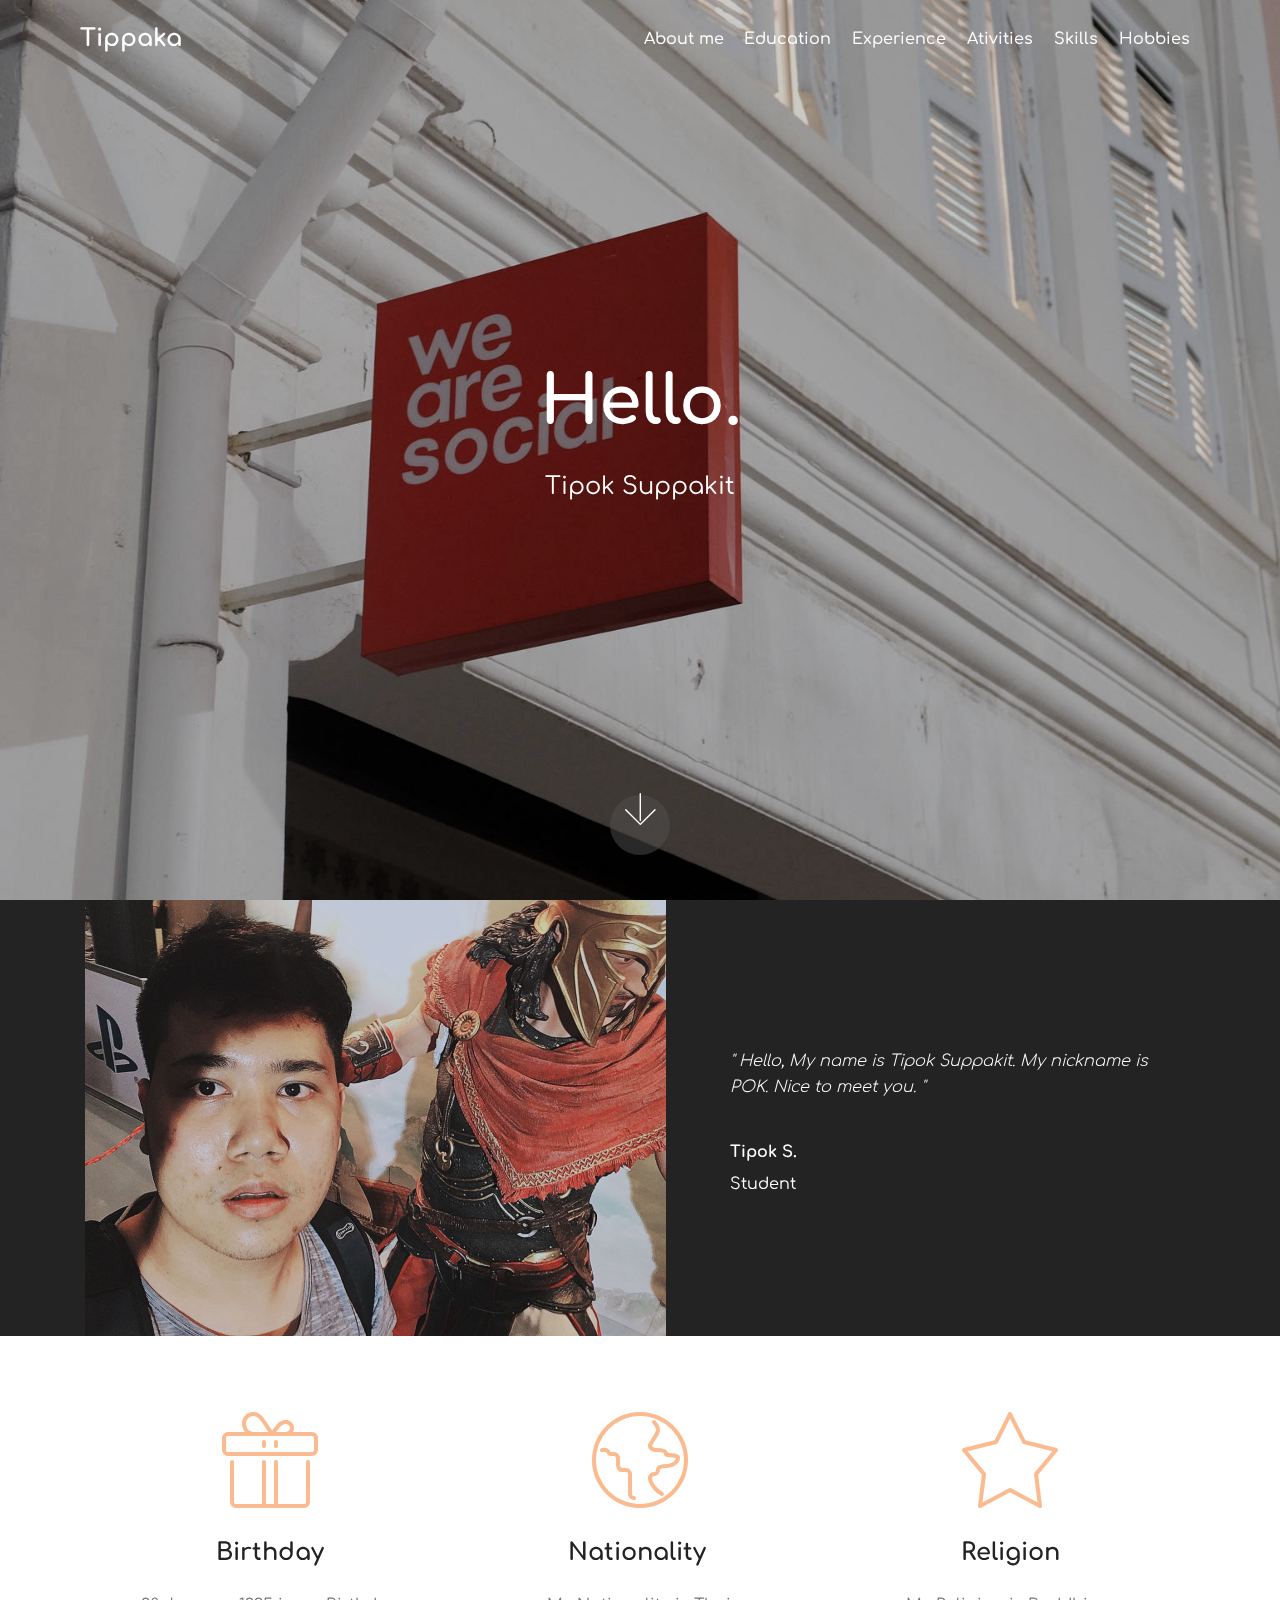
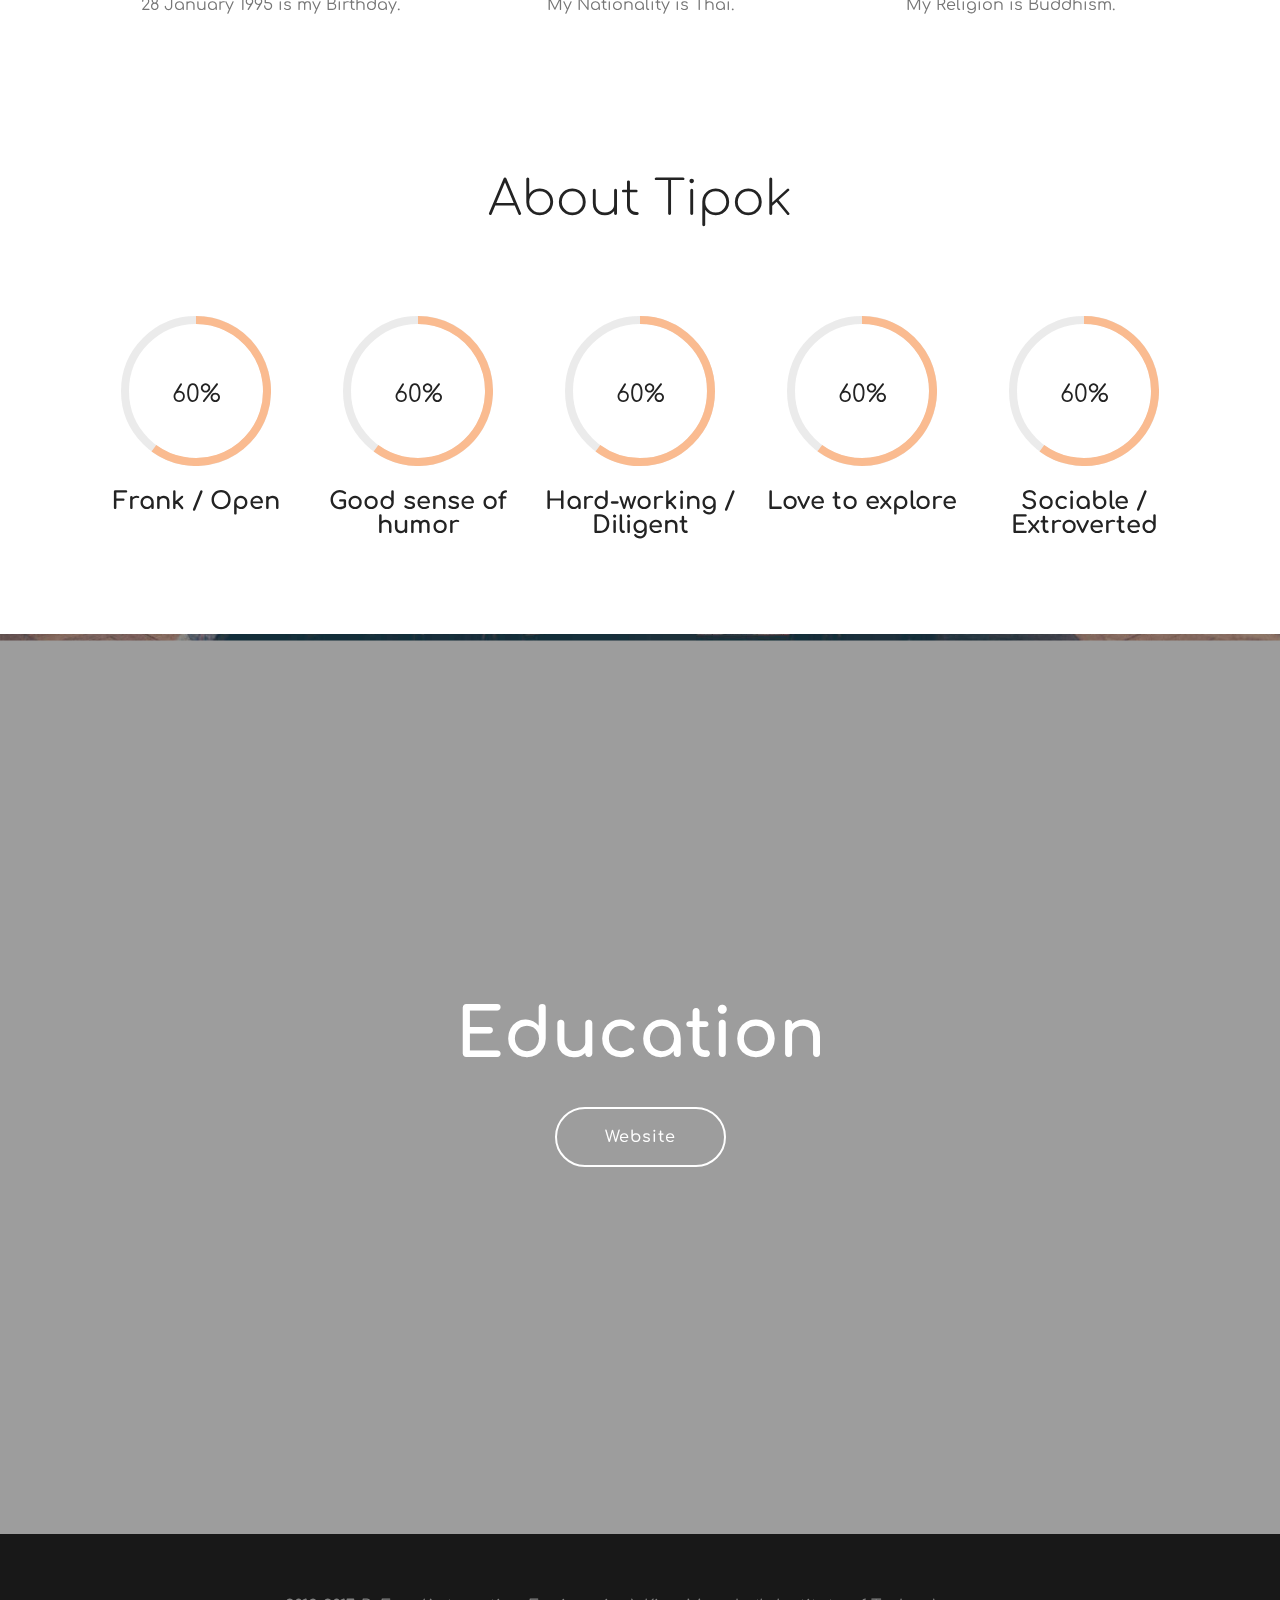
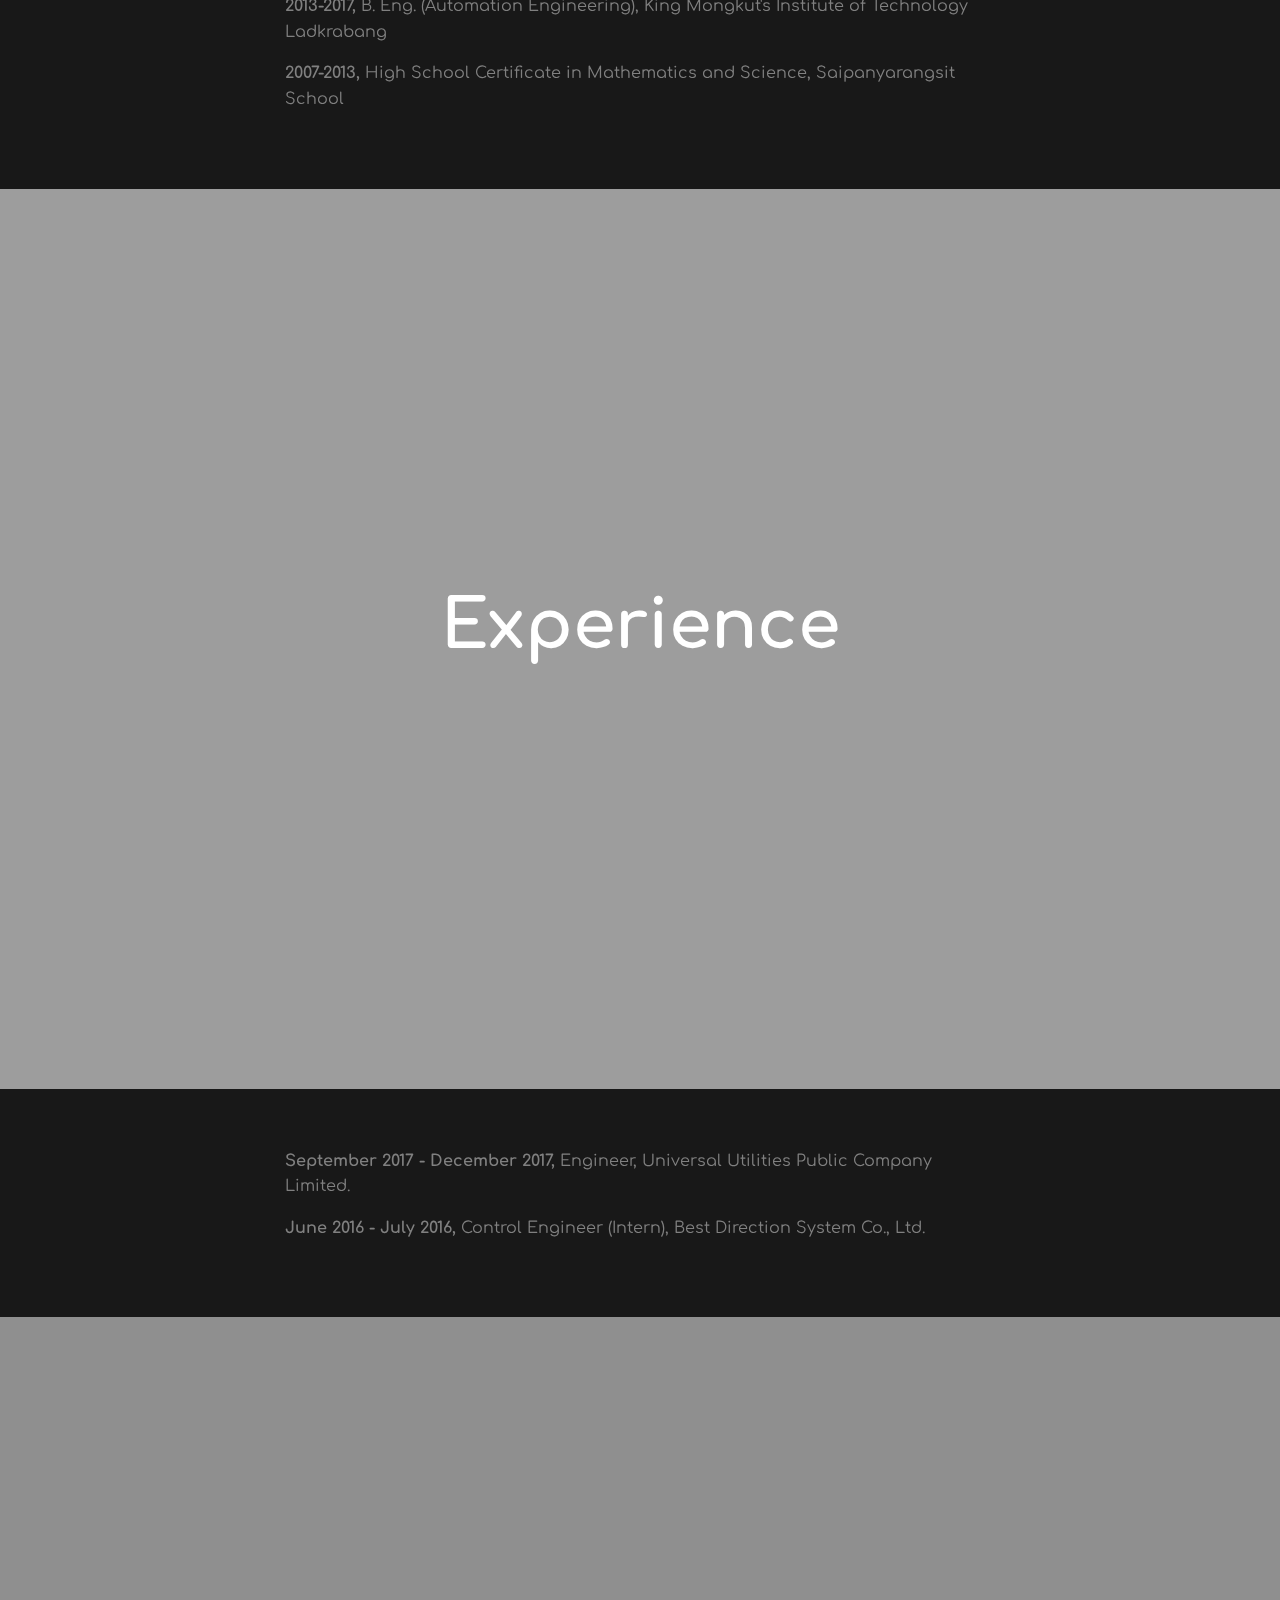
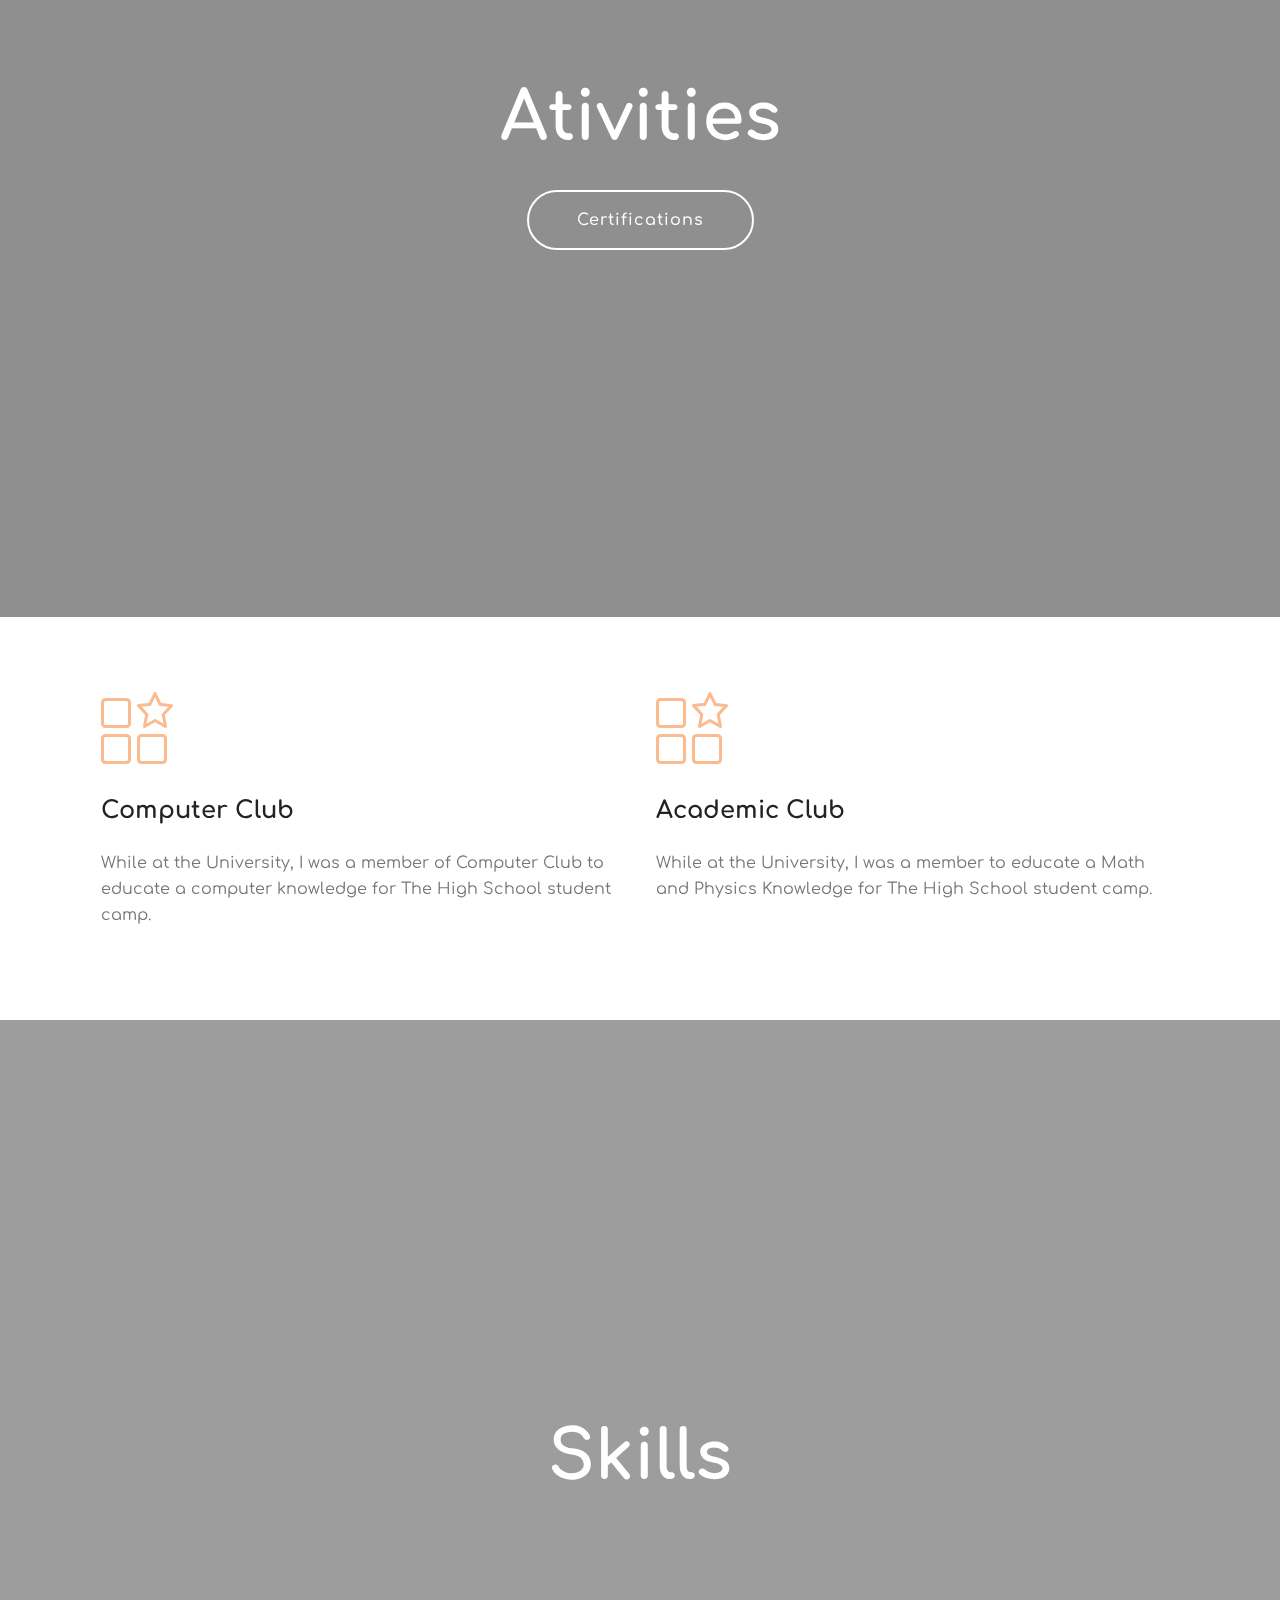
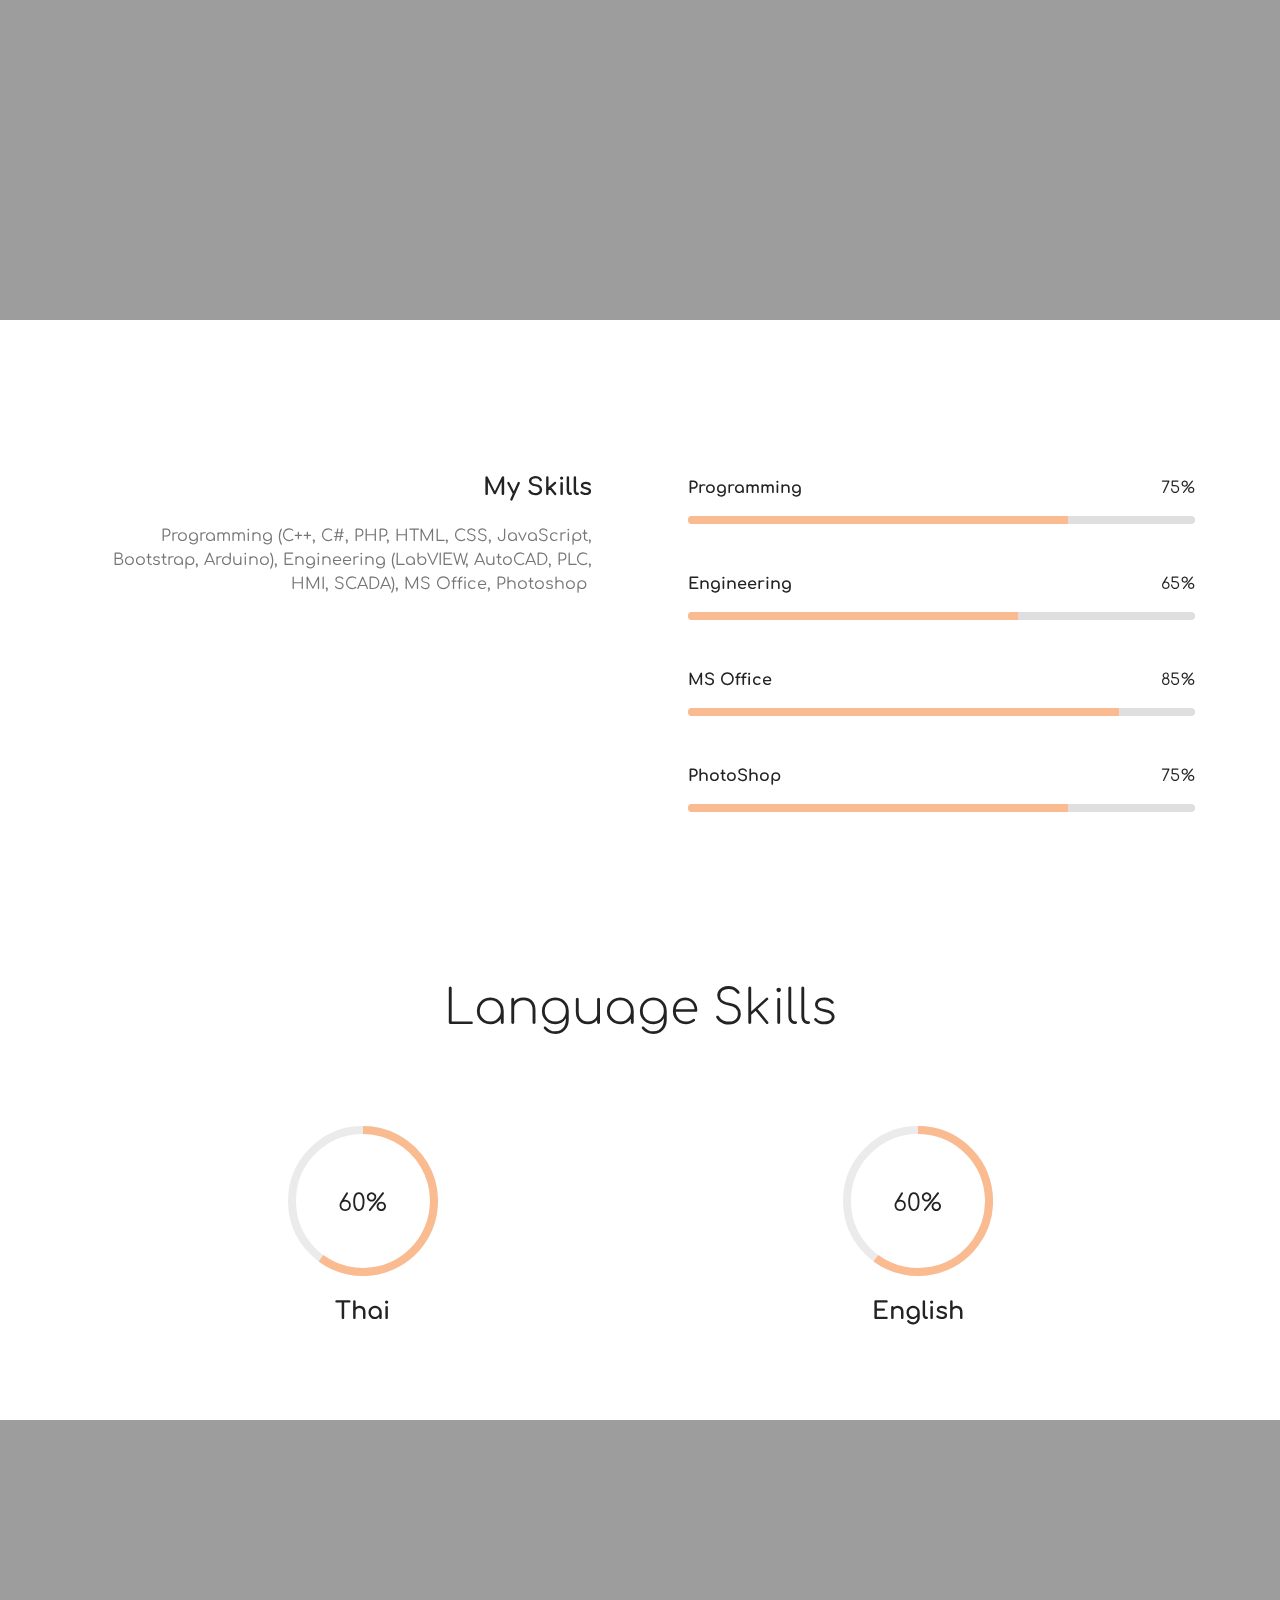
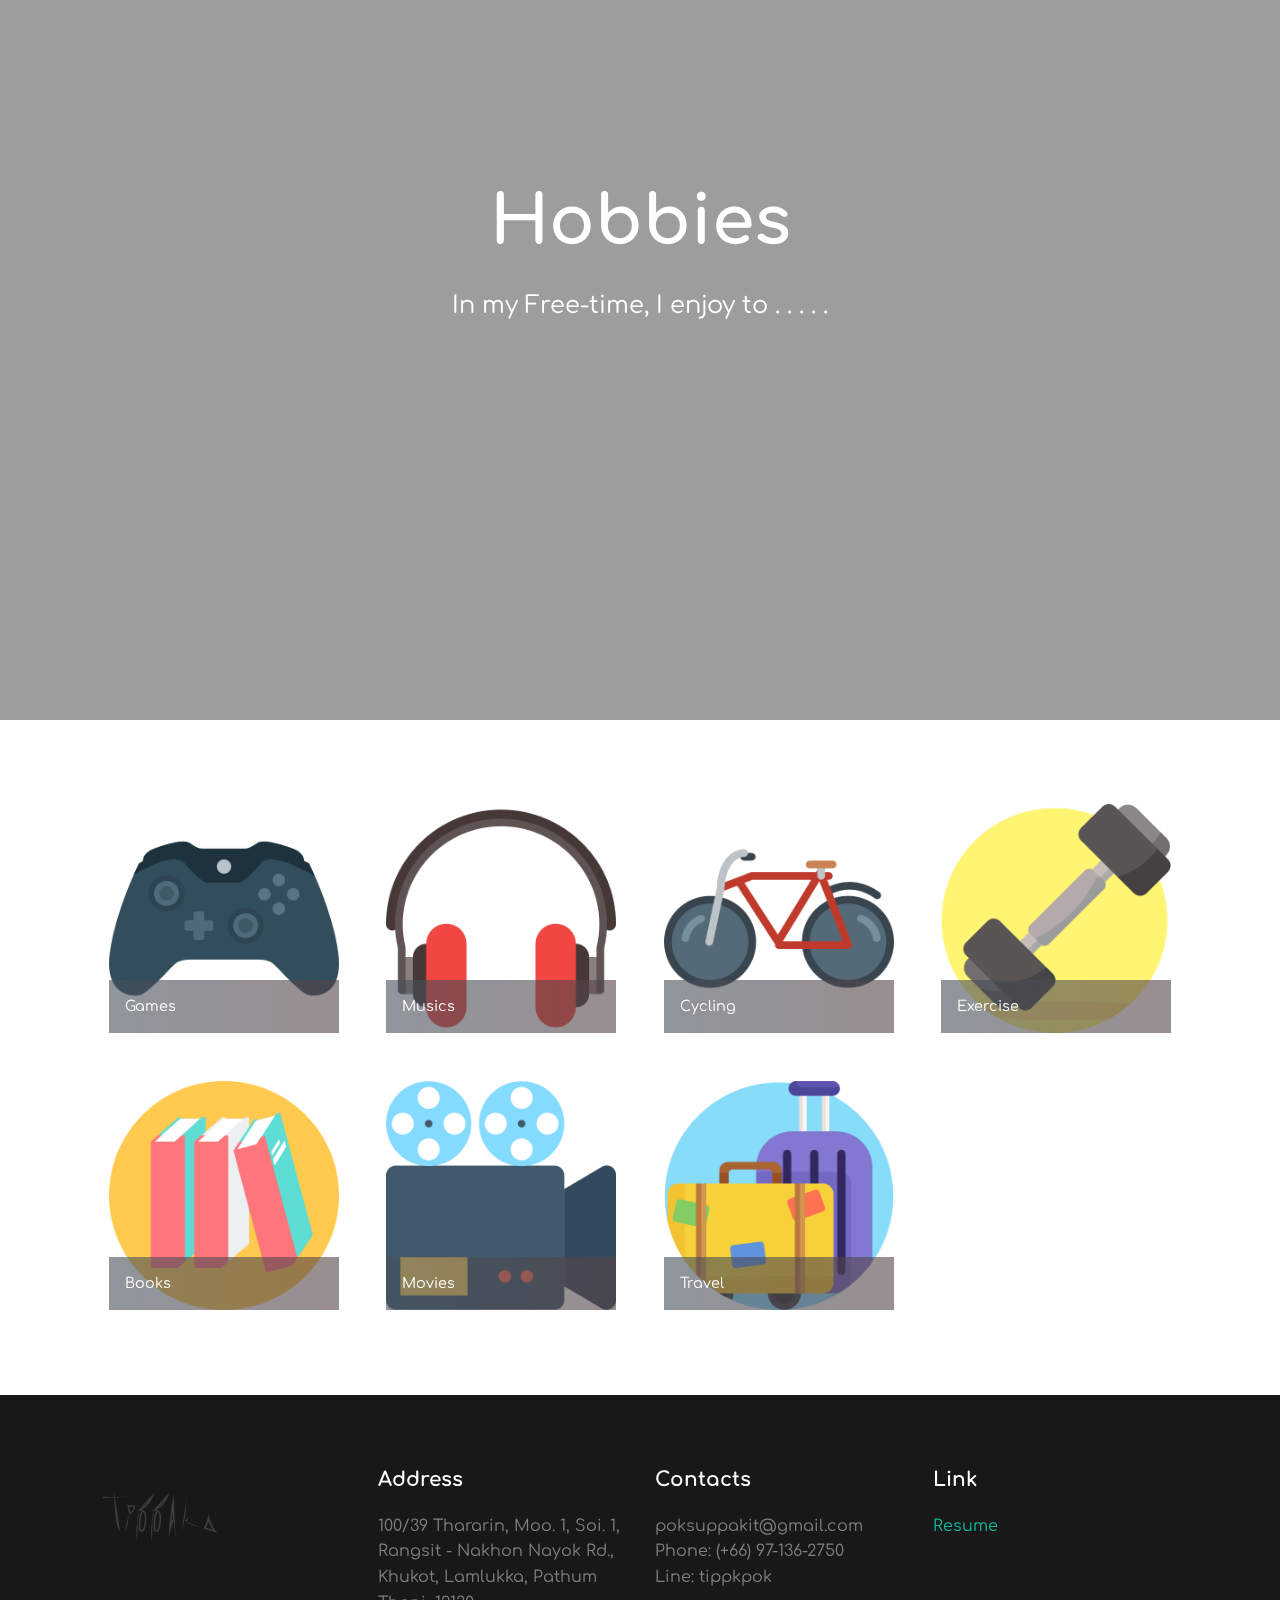
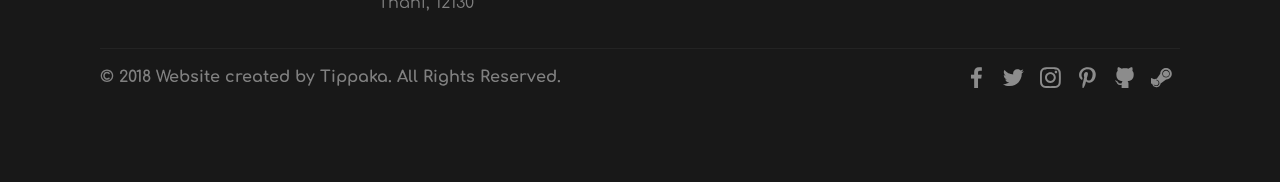
==== commit 5ec0afa3: "update website" ====
--- a/index.html
+++ b/index.html
@@ -6,7 +6,7 @@
   <meta http-equiv="X-UA-Compatible" content="IE=edge">
   <meta name="generator" content="Mobirise v4.8.1, mobirise.com">
   <meta name="viewport" content="width=device-width, initial-scale=1, minimum-scale=1">
-  <link rel="shortcut icon" href="assets/images/untitled-1-128x128-3.png" type="image/x-icon">
+  <link rel="shortcut icon" href="assets/images/tippaka-logo-128x128-2.png" type="image/x-icon">
   <meta name="description" content="This is Online Resume.">
   <title>Tipok S.</title>
   <link rel="stylesheet" href="assets/web/assets/mobirise-icons/mobirise-icons.css">
@@ -41,7 +41,7 @@
         <div class="menu-logo">
             <div class="navbar-brand">
                 
-                <span class="navbar-caption-wrap"><a class="navbar-caption text-white display-4" href="index.html">Tippaka</a></span>
+                <span class="navbar-caption-wrap"><a class="navbar-caption text-white display-5" href="index.html">Tippaka</a></span>
             </div>
         </div>
         <div class="collapse navbar-collapse" id="navbarSupportedContent">
@@ -62,7 +62,7 @@
     </nav>
 </section>
 
-<section class="engine"><a href="https://mobiri.se/t">amp template</a></section><section class="cid-qXhS6RwJpb mbr-fullscreen mbr-parallax-background" id="header2-h">
+<section class="engine"><a href="https://mobiri.se/l">free web templates</a></section><section class="cid-qXhS6RwJpb mbr-fullscreen mbr-parallax-background" id="header2-h">
 
     
 
@@ -551,7 +551,7 @@
             <div class="col-12 col-md-3">
                 <div class="media-wrap">
                     
-                        <img src="assets/images/untitled-7-192x192.png" alt="Mobirise" title="">
+                        <img src="assets/images/tippaka-logo3e-240x240.png" alt="Mobirise" title="">
                     
                 </div>
             </div>
--- a/assets/mobirise/css/mbr-additional.css
+++ b/assets/mobirise/css/mbr-additional.css
@@ -1374,12 +1374,12 @@
 }
 .cid-qYa78ZNNEH .navbar {
   padding: .5rem 0;
-  background: #232323;
+  background: #181818;
   transition: none;
   min-height: 77px;
 }
 .cid-qYa78ZNNEH .navbar-dropdown.bg-color.transparent.opened {
-  background: #232323;
+  background: #181818;
 }
 .cid-qYa78ZNNEH a {
   font-style: normal;
@@ -1463,7 +1463,7 @@
   padding-bottom: 0;
 }
 .cid-qYa78ZNNEH .dropdown .dropdown-menu {
-  background: #232323;
+  background: #181818;
   display: none;
   position: absolute;
   min-width: 5rem;
@@ -2577,43 +2577,43 @@
 .cid-r1vrjq1vaZ .mbr-text B {
   color: #808080;
 }
-.cid-r0GG8DxIQ7 {
+.cid-r1VeDy8WqR {
   padding-top: 75px;
   padding-bottom: 75px;
   background-color: #181818;
 }
 @media (max-width: 767px) {
-  .cid-r0GG8DxIQ7 .content {
+  .cid-r1VeDy8WqR .content {
     text-align: center;
   }
-  .cid-r0GG8DxIQ7 .content > div:not(:last-child) {
+  .cid-r1VeDy8WqR .content > div:not(:last-child) {
     margin-bottom: 2rem;
   }
 }
 @media (max-width: 767px) {
-  .cid-r0GG8DxIQ7 .media-wrap {
+  .cid-r1VeDy8WqR .media-wrap {
     margin-bottom: 1rem;
   }
 }
-.cid-r0GG8DxIQ7 .media-wrap .mbr-iconfont-logo {
+.cid-r1VeDy8WqR .media-wrap .mbr-iconfont-logo {
   font-size: 7.5rem;
   color: #f36;
 }
-.cid-r0GG8DxIQ7 .media-wrap img {
+.cid-r1VeDy8WqR .media-wrap img {
   height: 6rem;
 }
 @media (max-width: 767px) {
-  .cid-r0GG8DxIQ7 .footer-lower .copyright {
+  .cid-r1VeDy8WqR .footer-lower .copyright {
     margin-bottom: 1rem;
     text-align: center;
   }
 }
-.cid-r0GG8DxIQ7 .footer-lower hr {
+.cid-r1VeDy8WqR .footer-lower hr {
   margin: 1rem 0;
   border-color: #fff;
   opacity: .05;
 }
-.cid-r0GG8DxIQ7 .footer-lower .social-list {
+.cid-r1VeDy8WqR .footer-lower .social-list {
   padding-left: 0;
   margin-bottom: 0;
   list-style: none;
@@ -2622,28 +2622,31 @@
   justify-content: flex-end;
   -webkit-justify-content: flex-end;
 }
-.cid-r0GG8DxIQ7 .footer-lower .social-list .mbr-iconfont-social {
+.cid-r1VeDy8WqR .footer-lower .social-list .mbr-iconfont-social {
   font-size: 1.3rem;
   color: #fff;
 }
-.cid-r0GG8DxIQ7 .footer-lower .social-list .soc-item {
+.cid-r1VeDy8WqR .footer-lower .social-list .soc-item {
   margin: 0 .5rem;
 }
-.cid-r0GG8DxIQ7 .footer-lower .social-list a {
+.cid-r1VeDy8WqR .footer-lower .social-list a {
   margin: 0;
   opacity: .5;
   -webkit-transition: .2s linear;
   transition: .2s linear;
 }
-.cid-r0GG8DxIQ7 .footer-lower .social-list a:hover {
+.cid-r1VeDy8WqR .footer-lower .social-list a:hover {
   opacity: 1;
 }
 @media (max-width: 767px) {
-  .cid-r0GG8DxIQ7 .footer-lower .social-list {
+  .cid-r1VeDy8WqR .footer-lower .social-list {
     justify-content: center;
     -webkit-justify-content: center;
   }
 }
-.cid-r0GG8DxIQ7 P {
+.cid-r1VeDy8WqR P {
   color: #808080;
 }
+.cid-r1VeDy8WqR .copyright > p B {
+  color: #808080;
+}
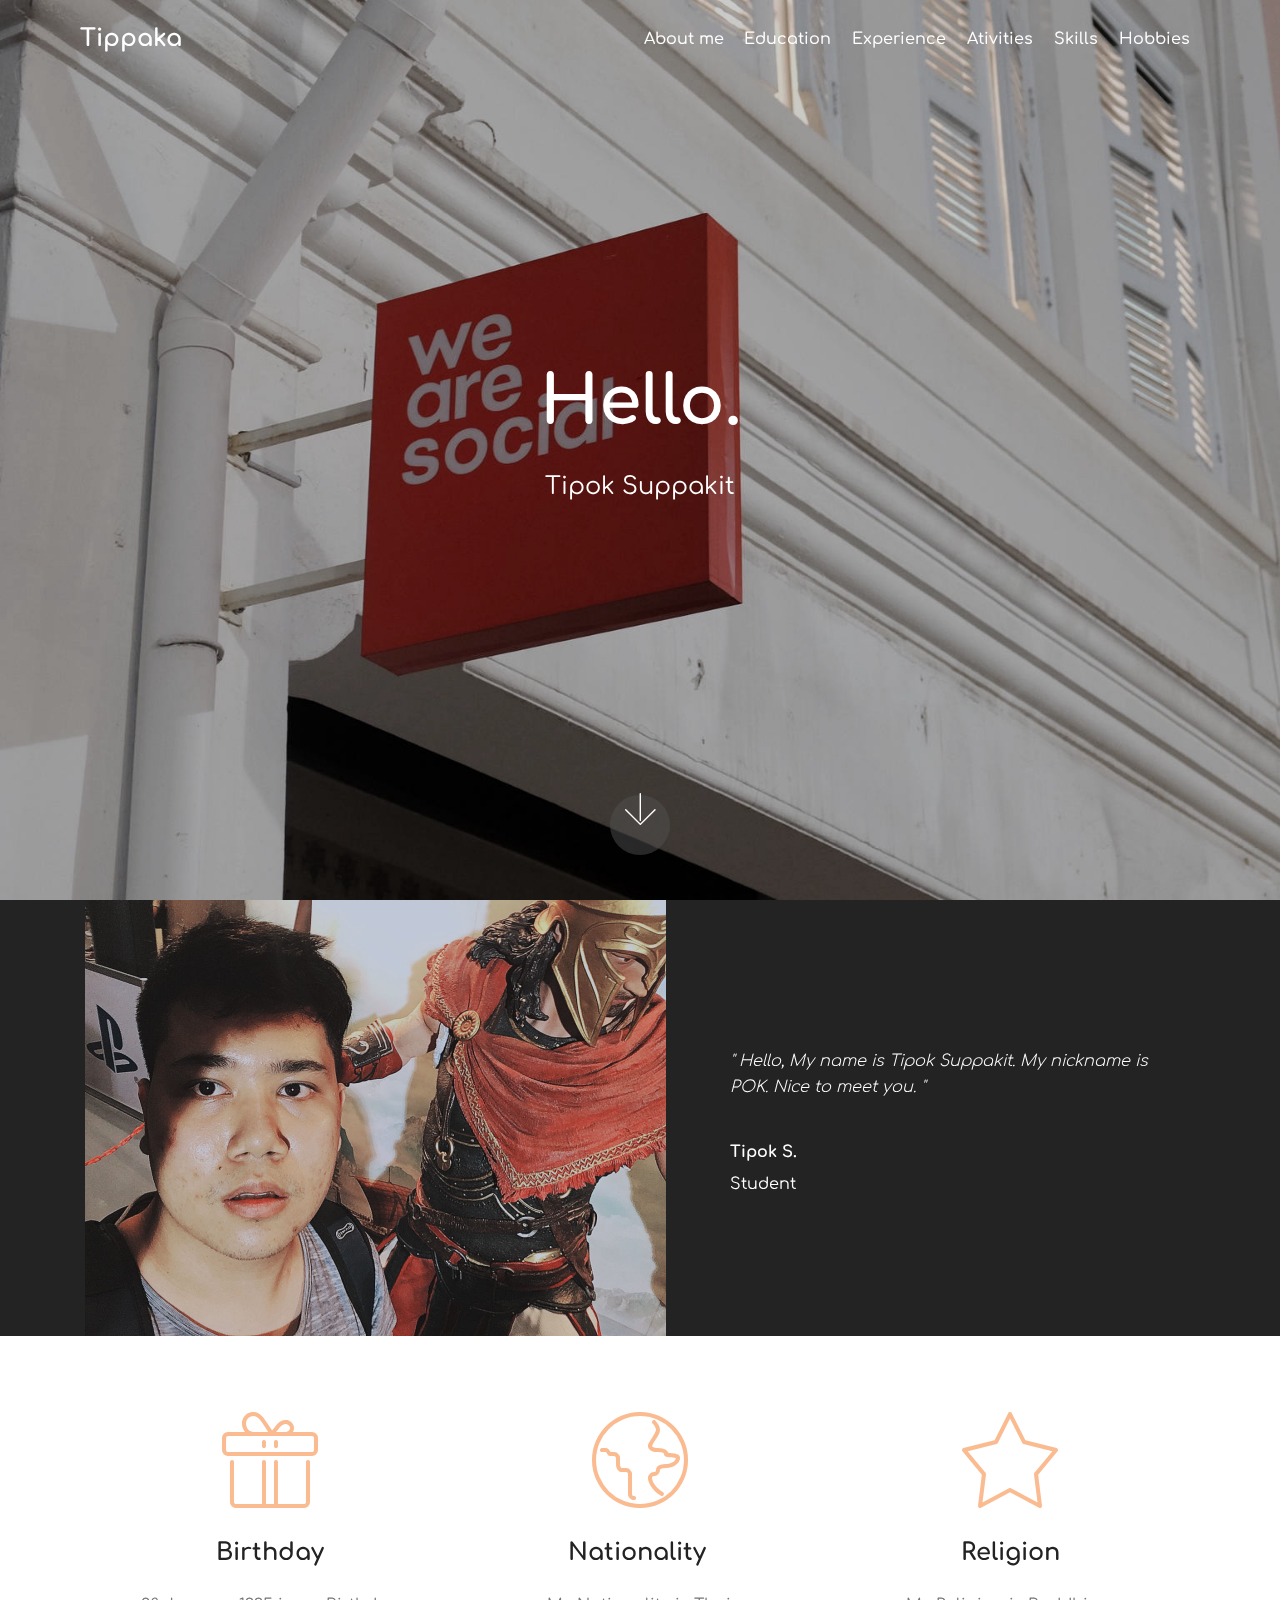
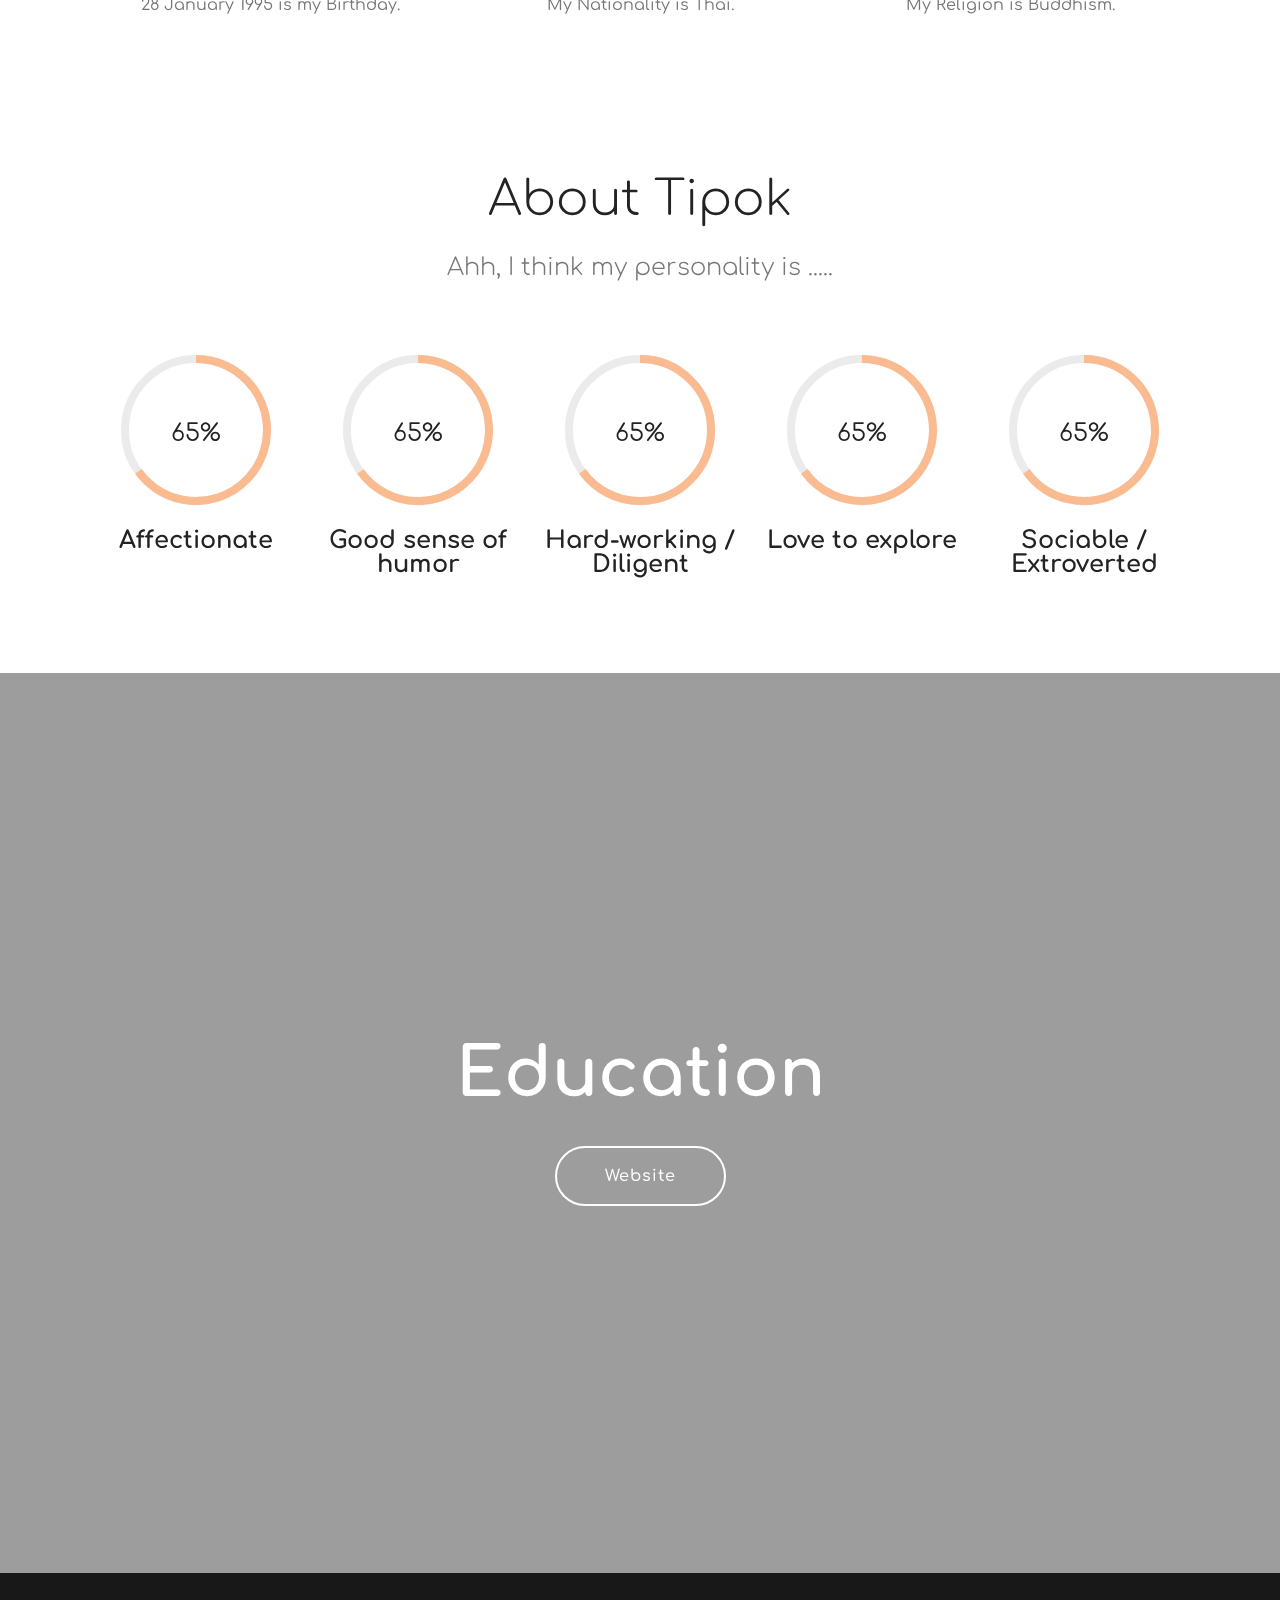
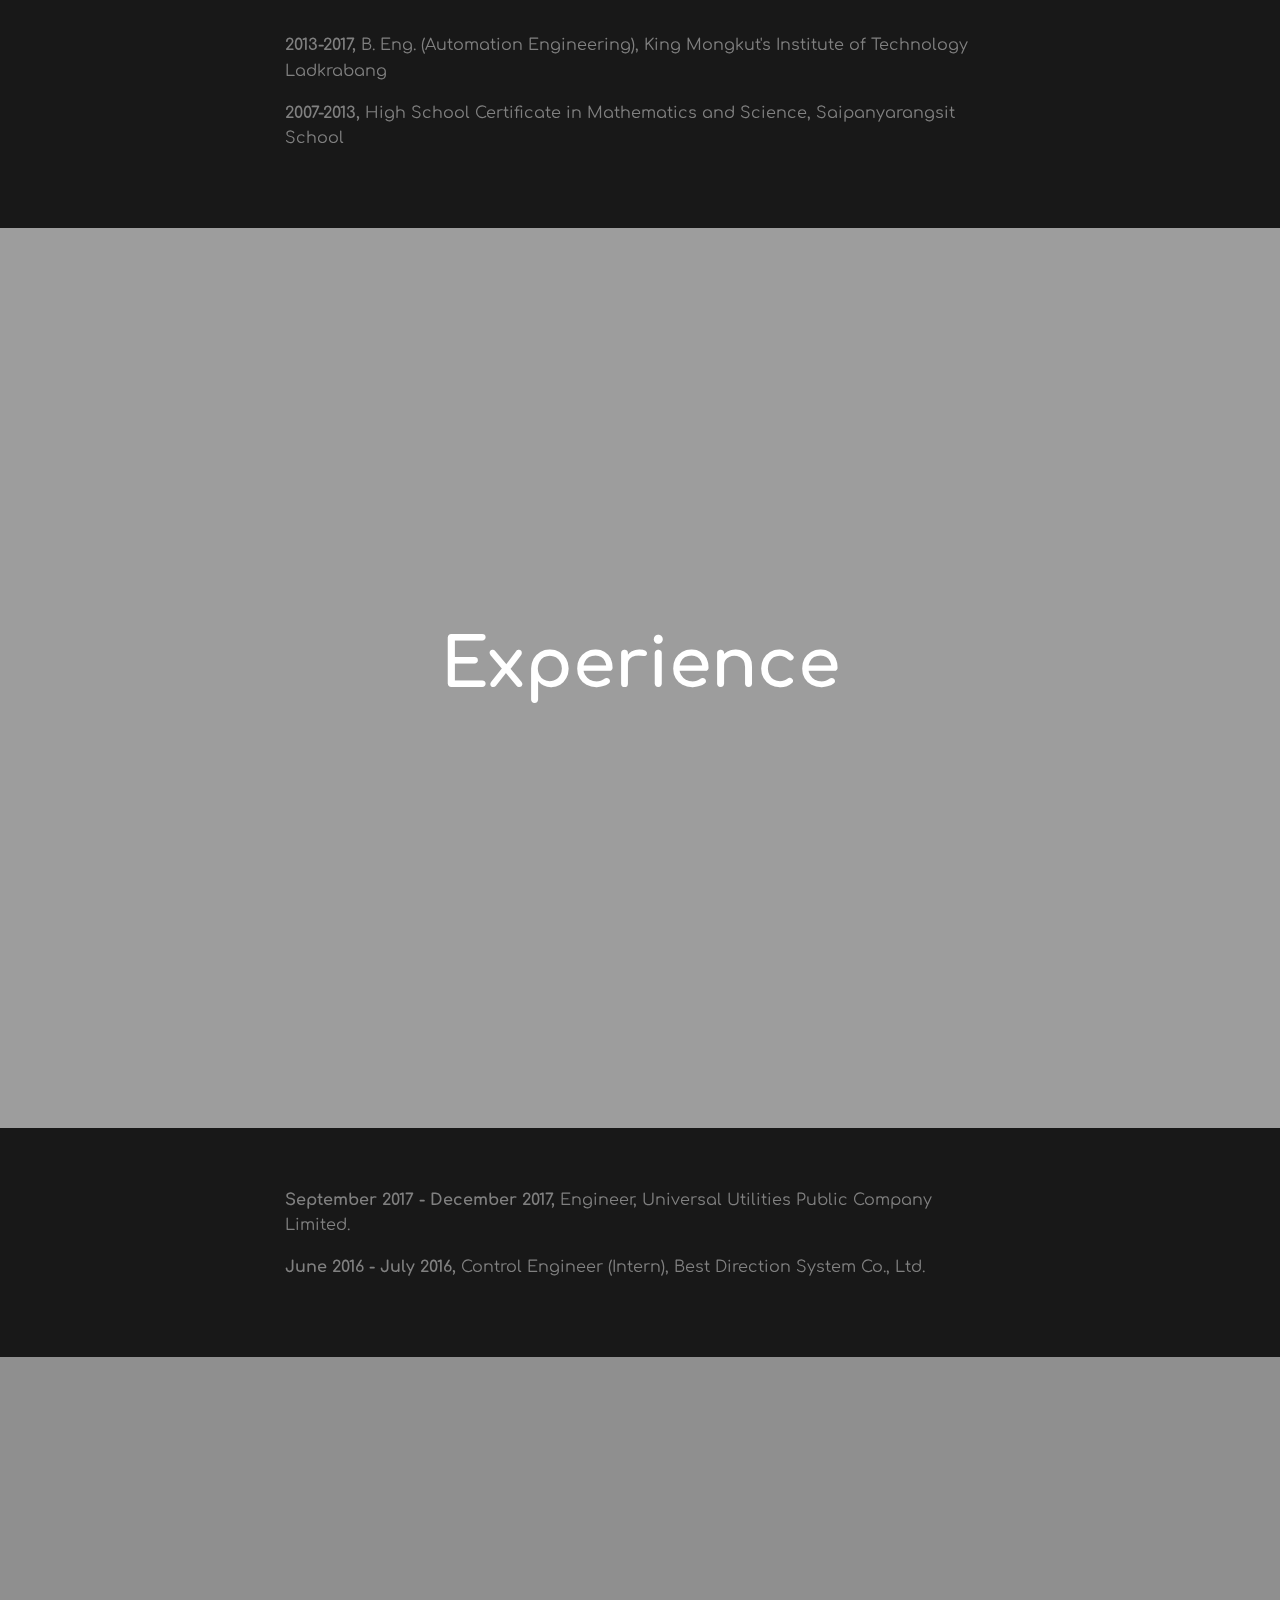
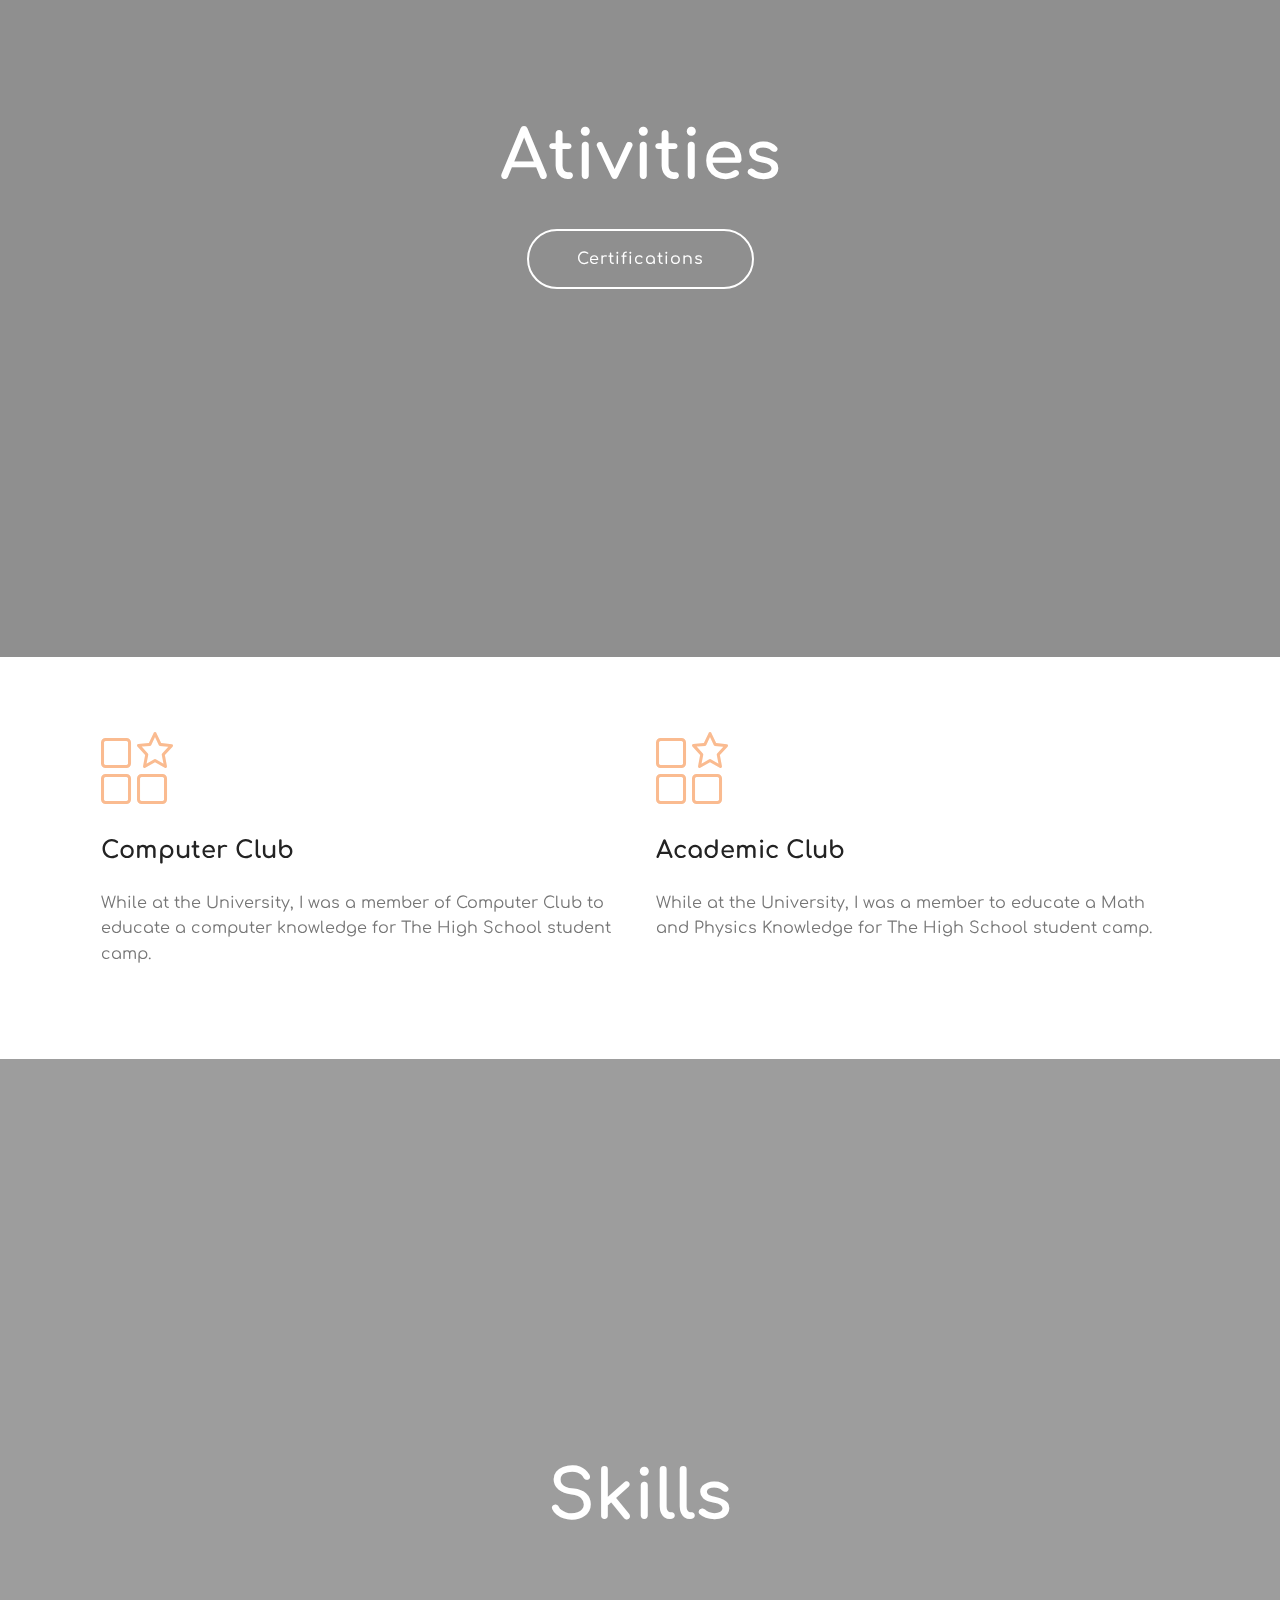
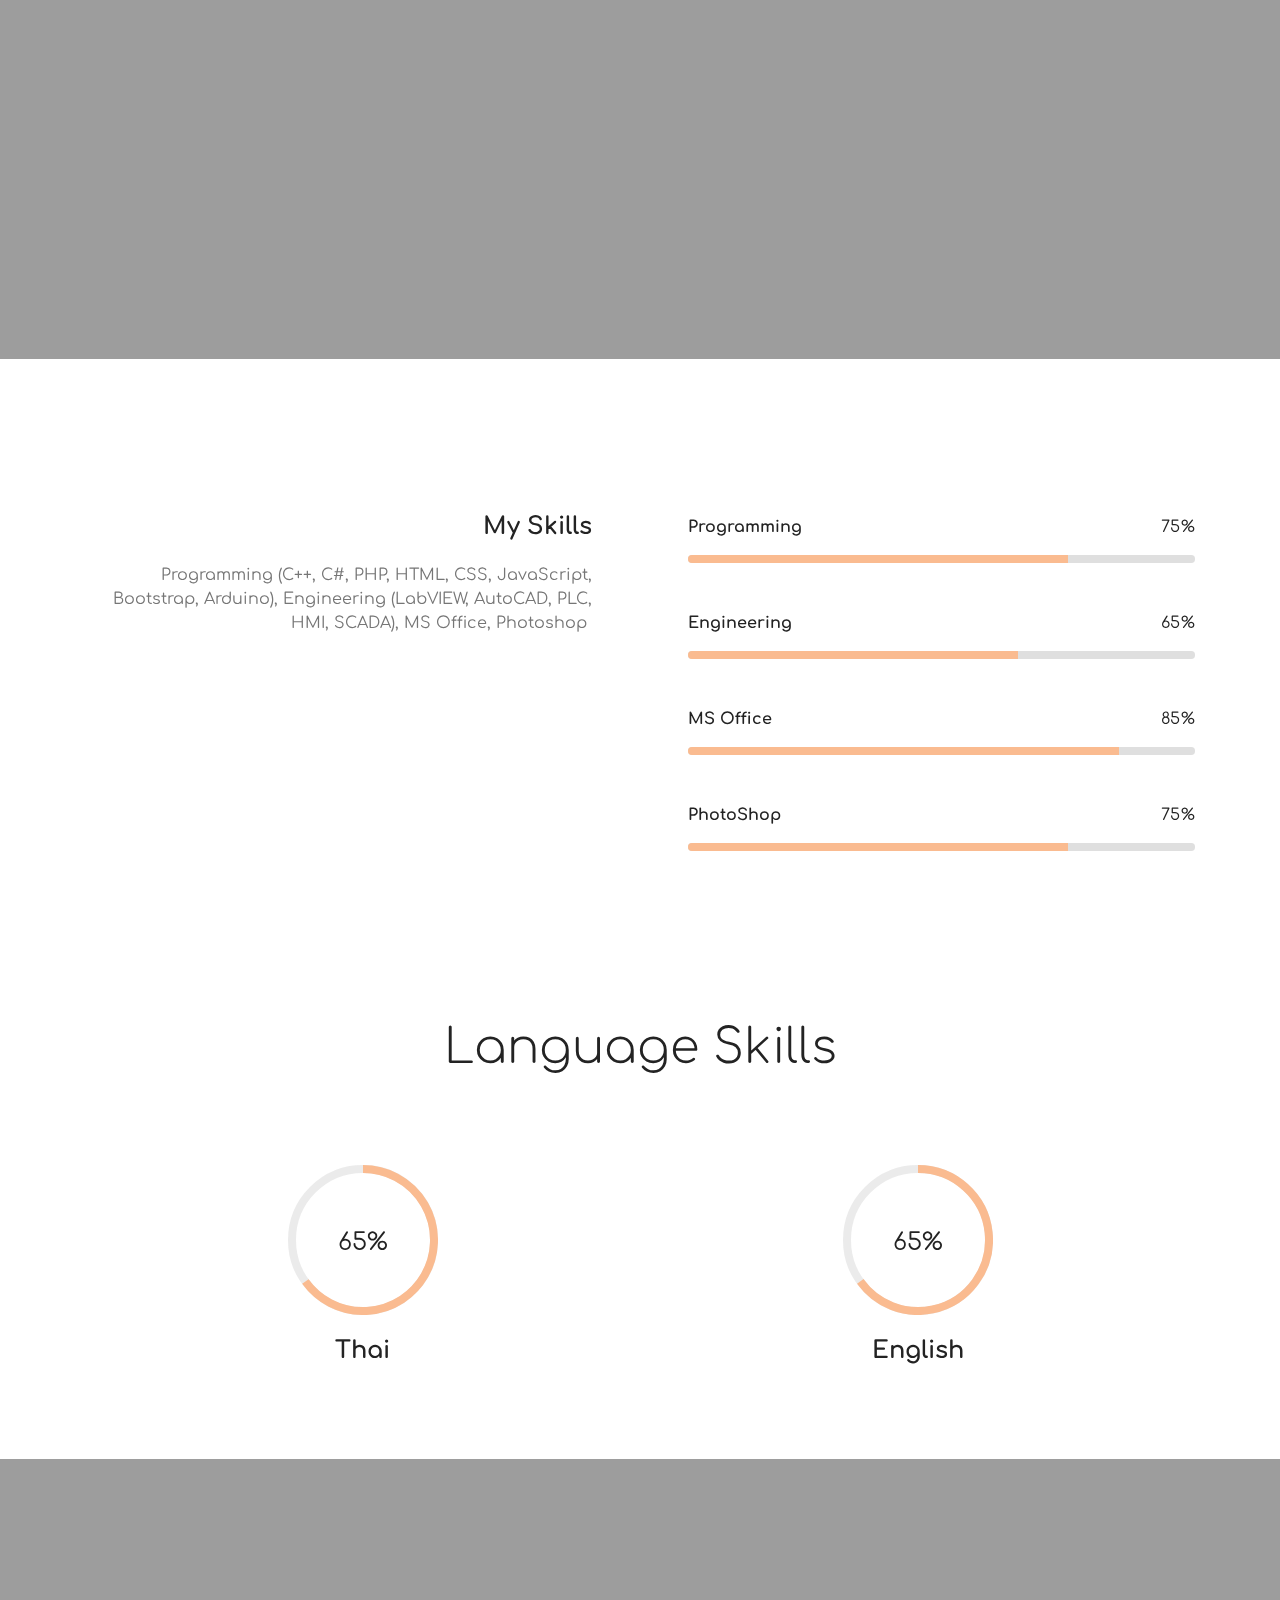
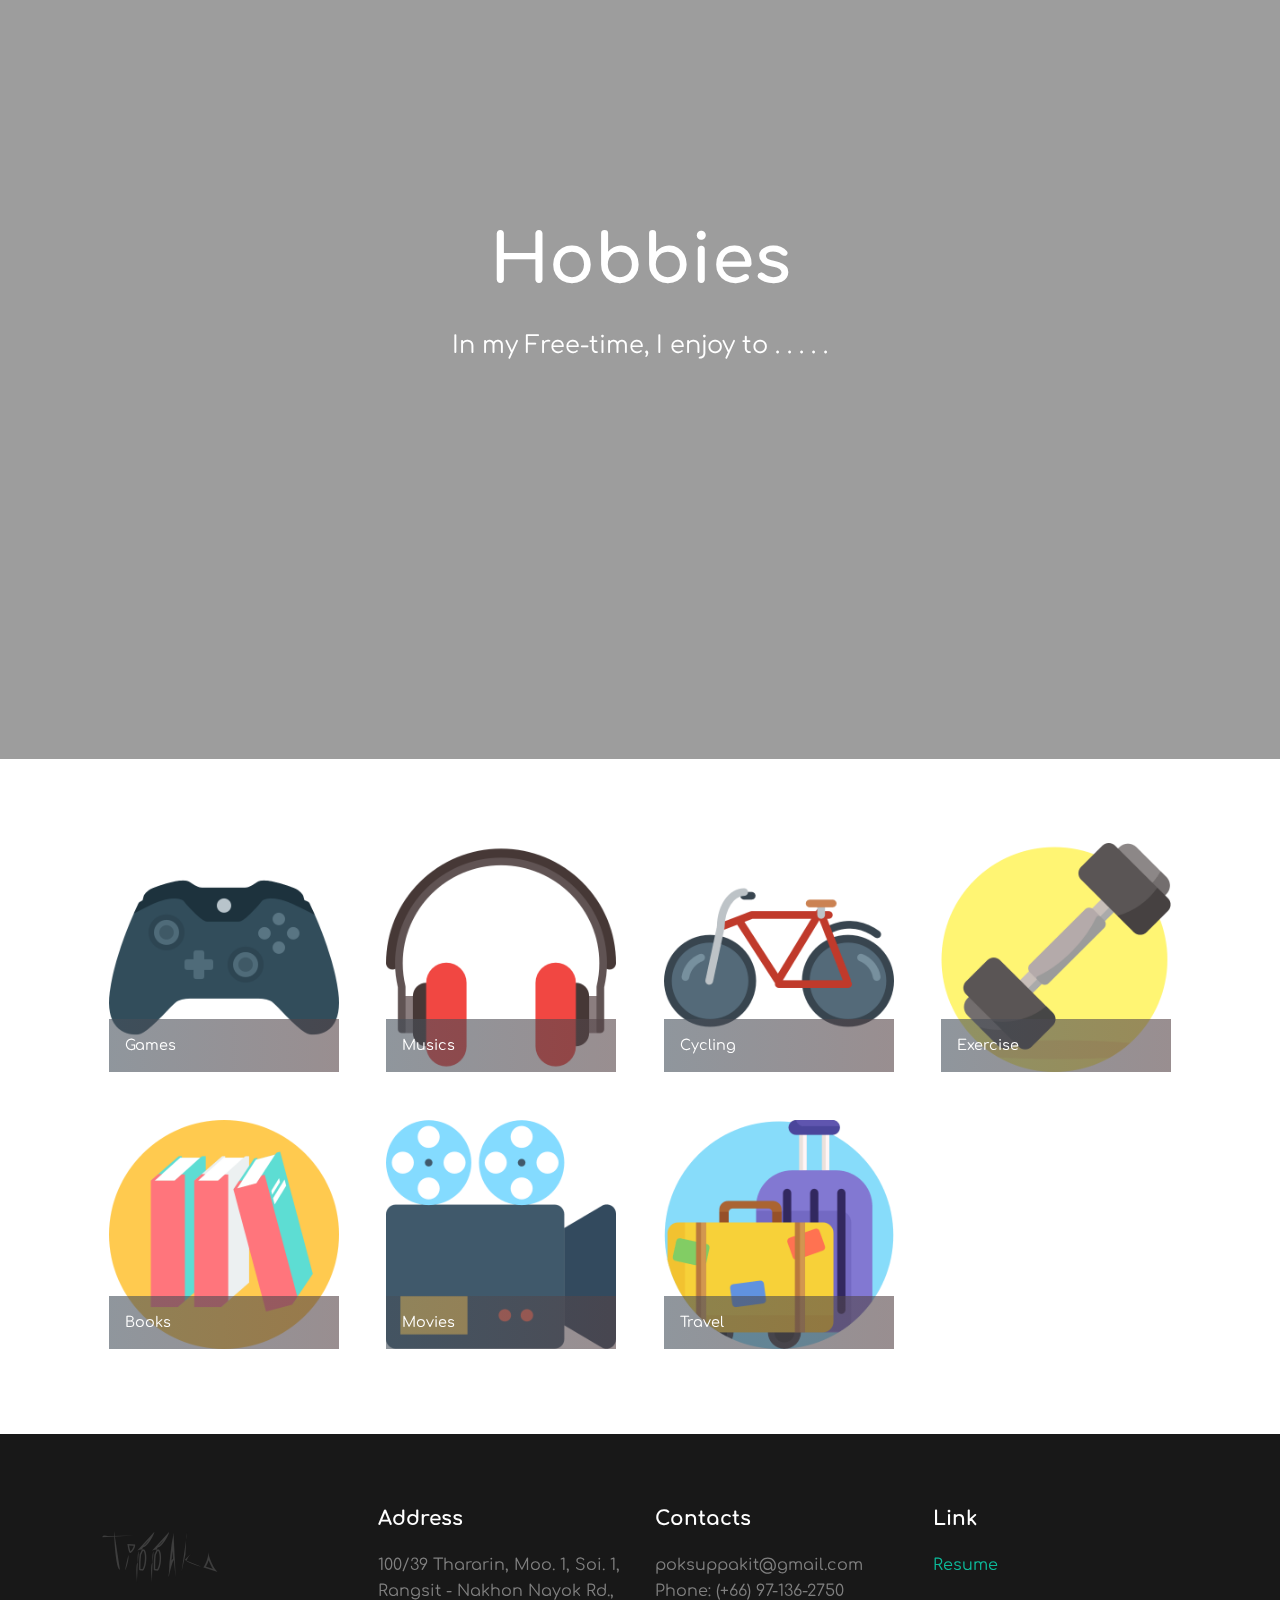
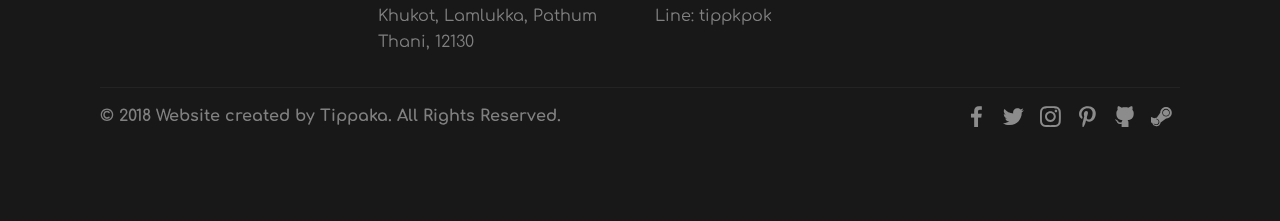
==== commit 5234468b: "update website" ====
--- a/index.html
+++ b/index.html
@@ -62,7 +62,7 @@
     </nav>
 </section>
 
-<section class="engine"><a href="https://mobiri.se/l">free web templates</a></section><section class="cid-qXhS6RwJpb mbr-fullscreen mbr-parallax-background" id="header2-h">
+<section class="engine"><a href="https://mobiri.se/g">how to build a site</a></section><section class="cid-qXhS6RwJpb mbr-fullscreen mbr-parallax-background" id="header2-h">
 
     
 
@@ -174,7 +174,7 @@
     <div class="container">
         <h2 class="mbr-section-title pb-3 align-center mbr-fonts-style display-2">About Tipok</h2>
 
-        
+        <h3 class="mbr-section-subtitle mbr-fonts-style display-5">Ahh, I think my personality is .....</h3>
     
         <div class="media-container-row pt-5 mt-2">
             <div class="card p-3 align-center">
@@ -184,7 +184,7 @@
                     </div>
                 </div> 
                 <div class="mbr-crt-title pt-3">
-                    <h4 class="card-title py-2 mbr-fonts-style display-5"><strong>Frank / Open</strong></h4>
+                    <h4 class="card-title py-2 mbr-fonts-style display-5"><strong>Affectionate</strong></h4>
                 </div>                 
             </div>
 
@@ -540,7 +540,7 @@
 
 </section>
 
-<section class="cid-qTkAaeaxX5" id="footer1-2">
+<section class="cid-r1Vg4ZFjvC" id="footer1-4y">
 
     
 
--- a/assets/mobirise/css/mbr-additional.css
+++ b/assets/mobirise/css/mbr-additional.css
@@ -2100,43 +2100,43 @@
   -webkit-transition: 0.2s background ease-in-out;
   transition: 0.2s background ease-in-out;
 }
-.cid-qTkAaeaxX5 {
+.cid-r1Vg4ZFjvC {
   padding-top: 75px;
   padding-bottom: 75px;
   background-color: #181818;
 }
 @media (max-width: 767px) {
-  .cid-qTkAaeaxX5 .content {
+  .cid-r1Vg4ZFjvC .content {
     text-align: center;
   }
-  .cid-qTkAaeaxX5 .content > div:not(:last-child) {
+  .cid-r1Vg4ZFjvC .content > div:not(:last-child) {
     margin-bottom: 2rem;
   }
 }
 @media (max-width: 767px) {
-  .cid-qTkAaeaxX5 .media-wrap {
+  .cid-r1Vg4ZFjvC .media-wrap {
     margin-bottom: 1rem;
   }
 }
-.cid-qTkAaeaxX5 .media-wrap .mbr-iconfont-logo {
+.cid-r1Vg4ZFjvC .media-wrap .mbr-iconfont-logo {
   font-size: 7.5rem;
   color: #f36;
 }
-.cid-qTkAaeaxX5 .media-wrap img {
+.cid-r1Vg4ZFjvC .media-wrap img {
   height: 6rem;
 }
 @media (max-width: 767px) {
-  .cid-qTkAaeaxX5 .footer-lower .copyright {
+  .cid-r1Vg4ZFjvC .footer-lower .copyright {
     margin-bottom: 1rem;
     text-align: center;
   }
 }
-.cid-qTkAaeaxX5 .footer-lower hr {
+.cid-r1Vg4ZFjvC .footer-lower hr {
   margin: 1rem 0;
   border-color: #fff;
   opacity: .05;
 }
-.cid-qTkAaeaxX5 .footer-lower .social-list {
+.cid-r1Vg4ZFjvC .footer-lower .social-list {
   padding-left: 0;
   margin-bottom: 0;
   list-style: none;
@@ -2145,32 +2145,32 @@
   justify-content: flex-end;
   -webkit-justify-content: flex-end;
 }
-.cid-qTkAaeaxX5 .footer-lower .social-list .mbr-iconfont-social {
+.cid-r1Vg4ZFjvC .footer-lower .social-list .mbr-iconfont-social {
   font-size: 1.3rem;
   color: #fff;
 }
-.cid-qTkAaeaxX5 .footer-lower .social-list .soc-item {
+.cid-r1Vg4ZFjvC .footer-lower .social-list .soc-item {
   margin: 0 .5rem;
 }
-.cid-qTkAaeaxX5 .footer-lower .social-list a {
+.cid-r1Vg4ZFjvC .footer-lower .social-list a {
   margin: 0;
   opacity: .5;
   -webkit-transition: .2s linear;
   transition: .2s linear;
 }
-.cid-qTkAaeaxX5 .footer-lower .social-list a:hover {
+.cid-r1Vg4ZFjvC .footer-lower .social-list a:hover {
   opacity: 1;
 }
 @media (max-width: 767px) {
-  .cid-qTkAaeaxX5 .footer-lower .social-list {
+  .cid-r1Vg4ZFjvC .footer-lower .social-list {
     justify-content: center;
     -webkit-justify-content: center;
   }
 }
-.cid-qTkAaeaxX5 P {
+.cid-r1Vg4ZFjvC P {
   color: #808080;
 }
-.cid-qTkAaeaxX5 .copyright > p B {
+.cid-r1Vg4ZFjvC .copyright > p B {
   color: #808080;
 }
 .cid-qYa78ZNNEH .navbar {
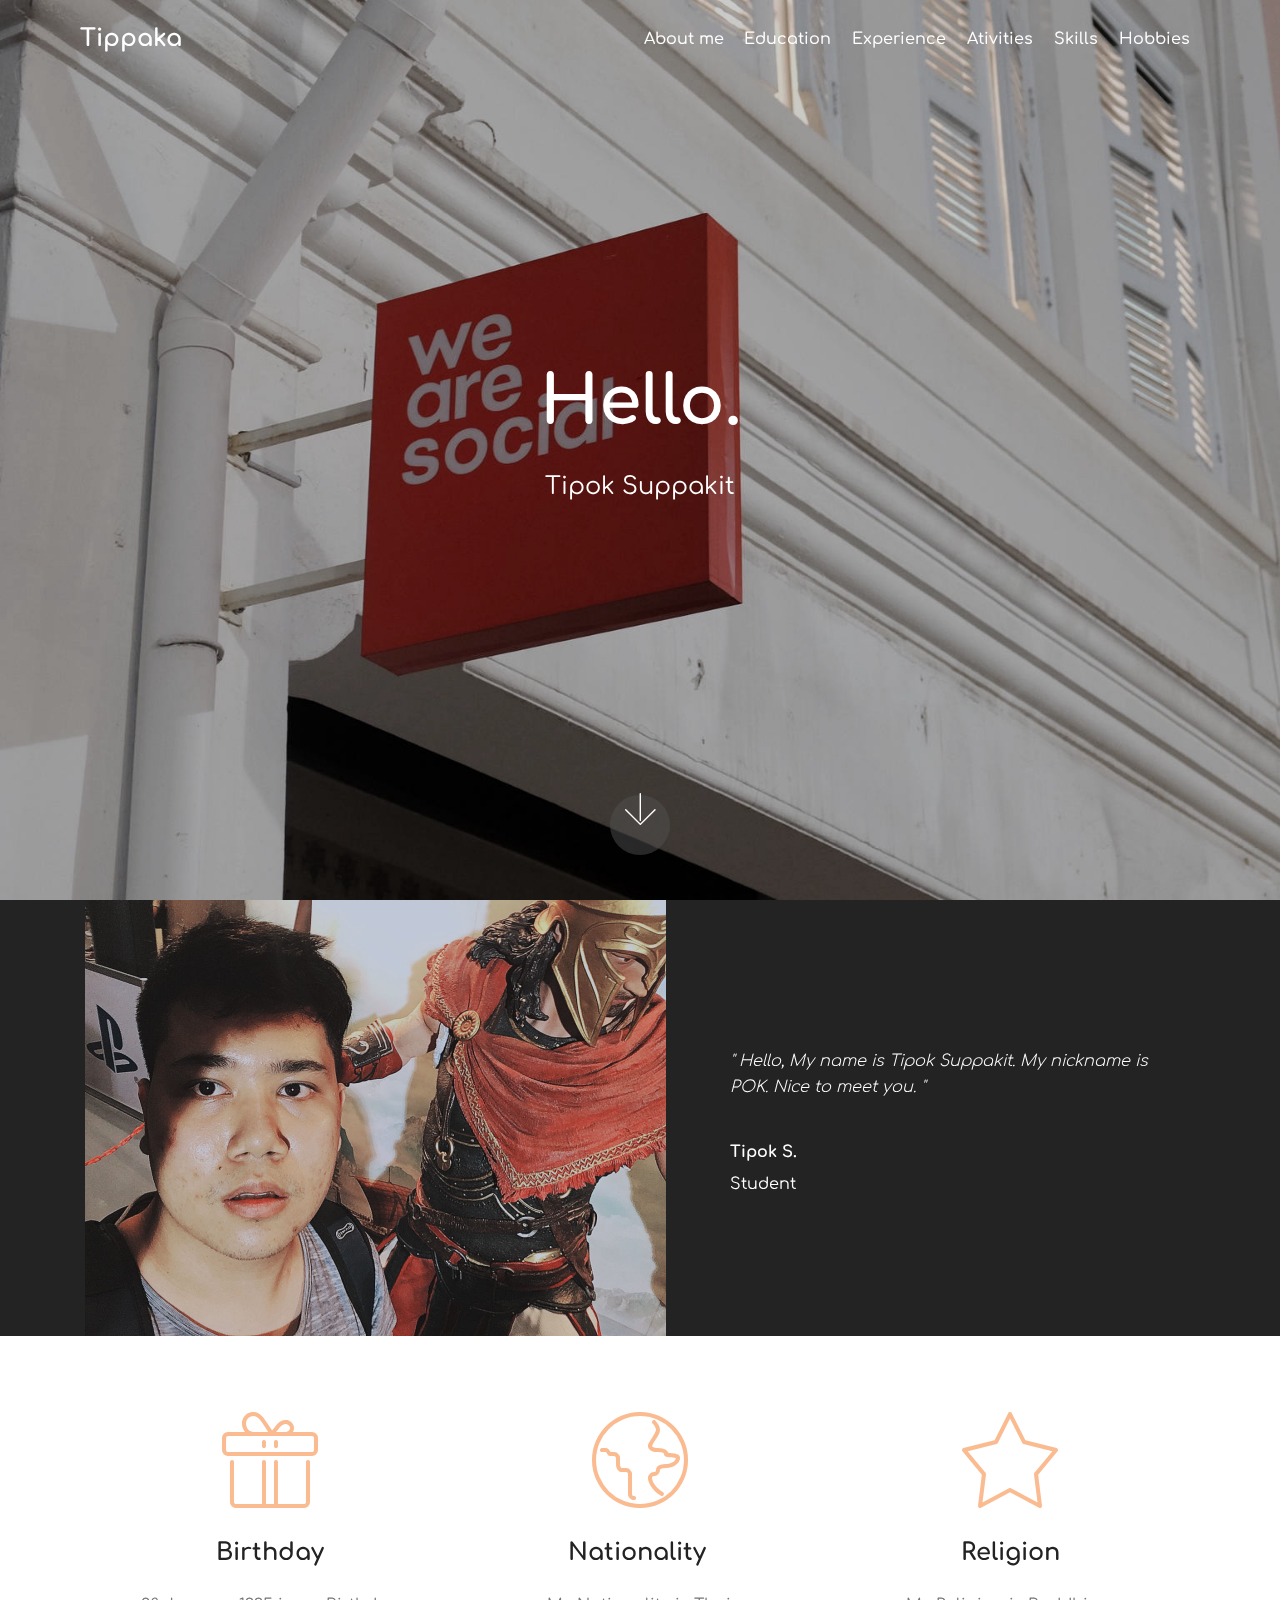
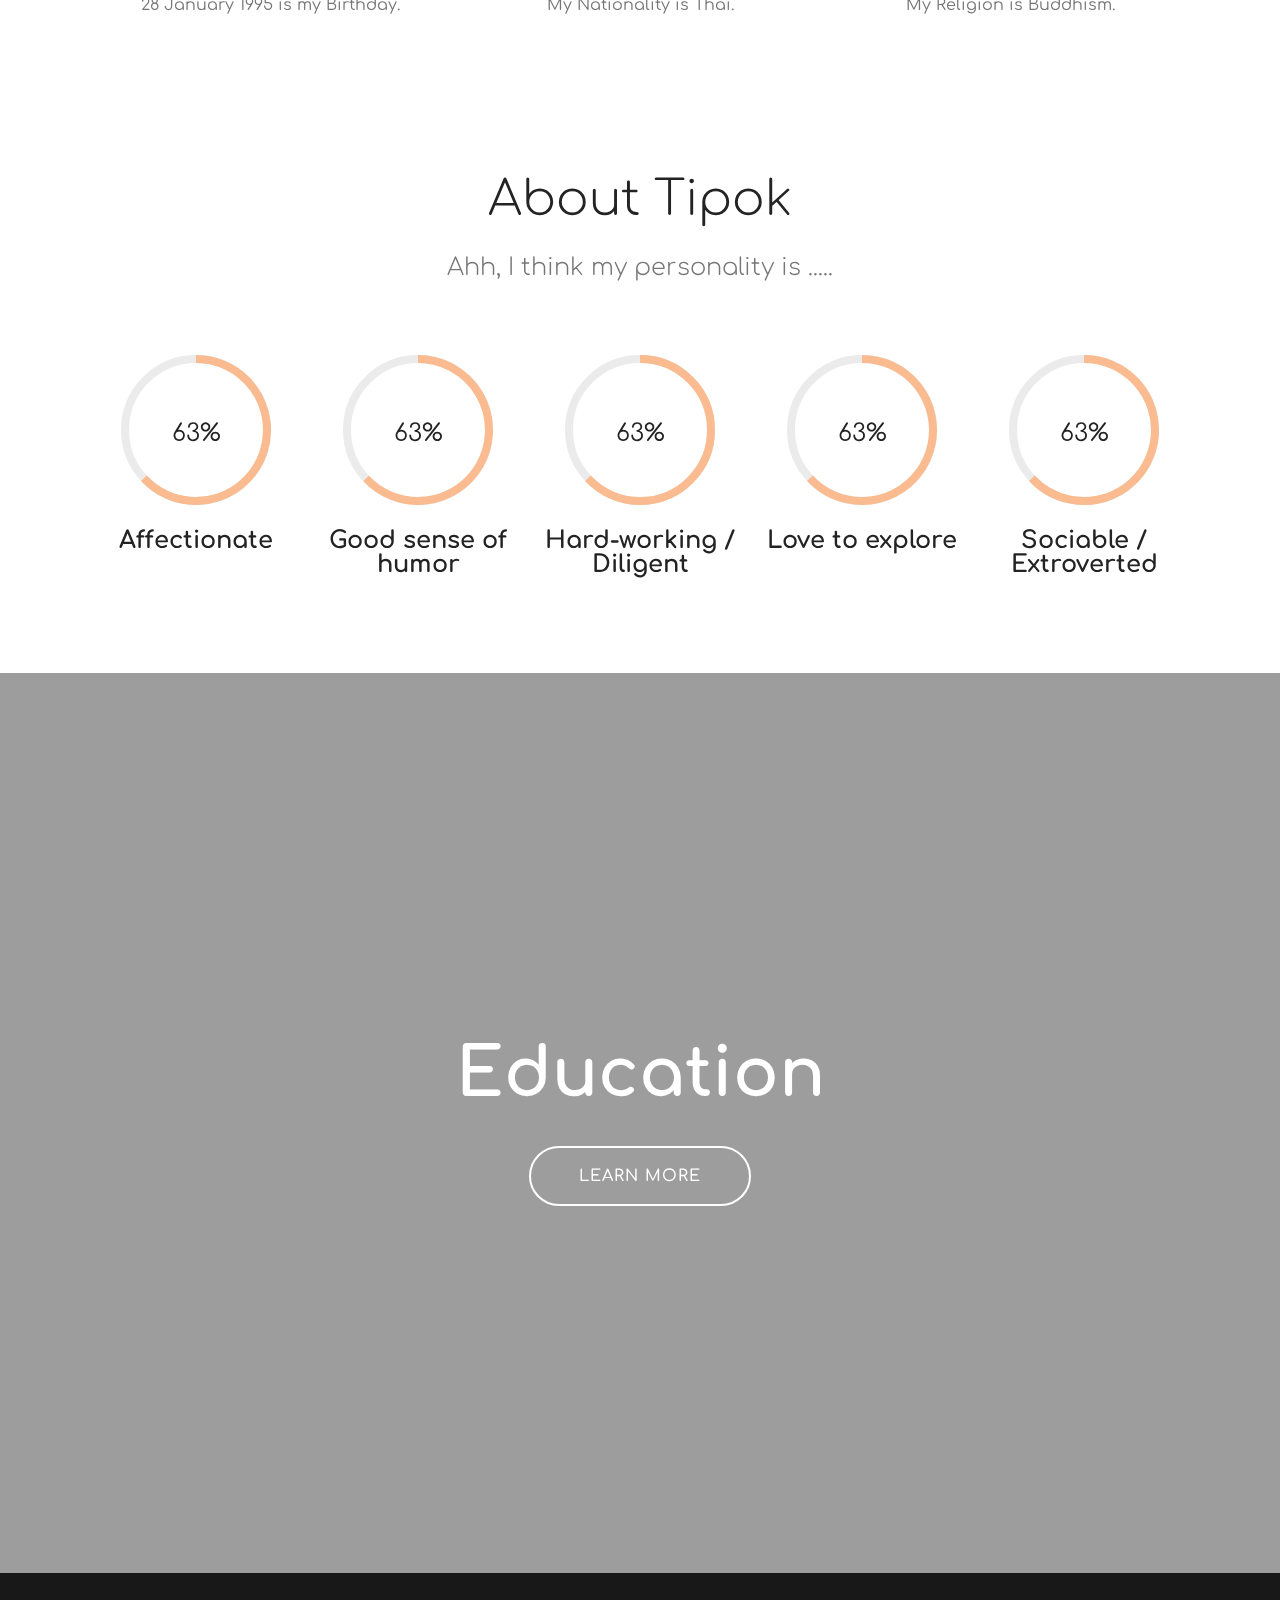
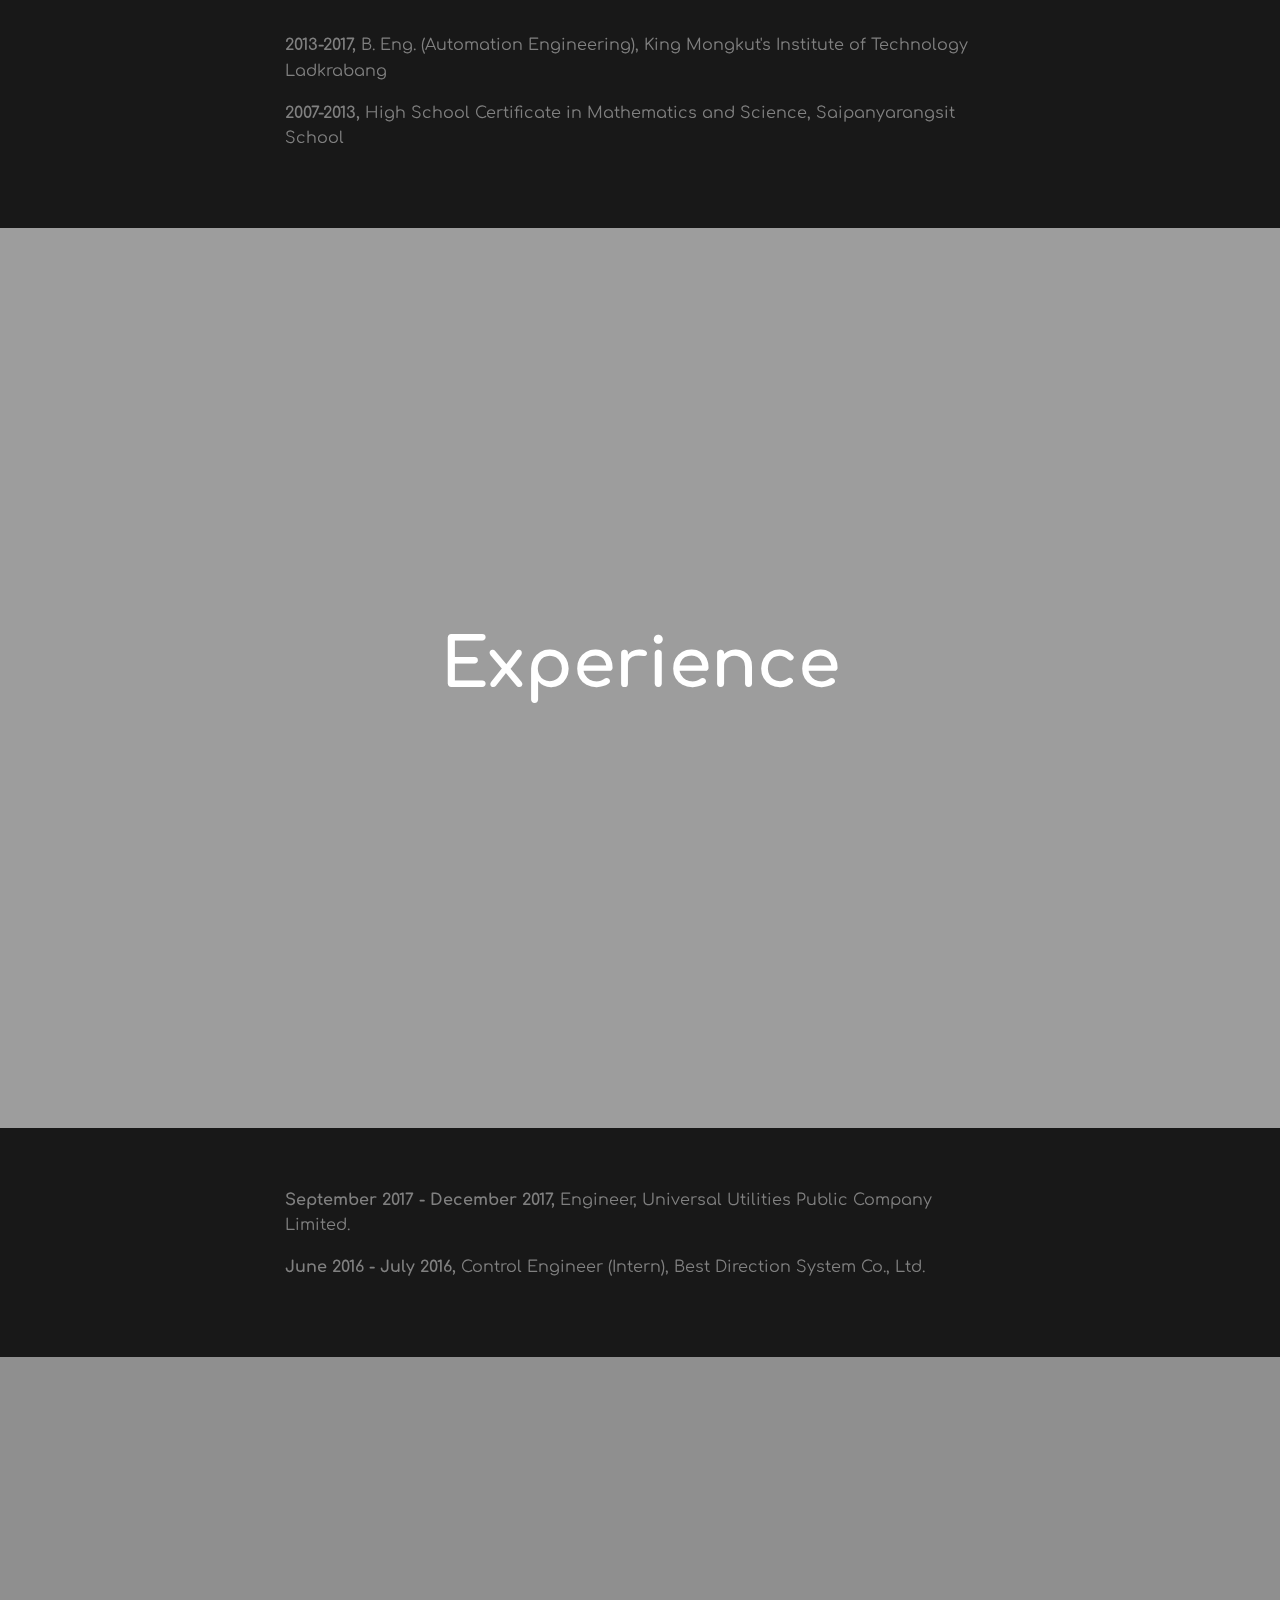
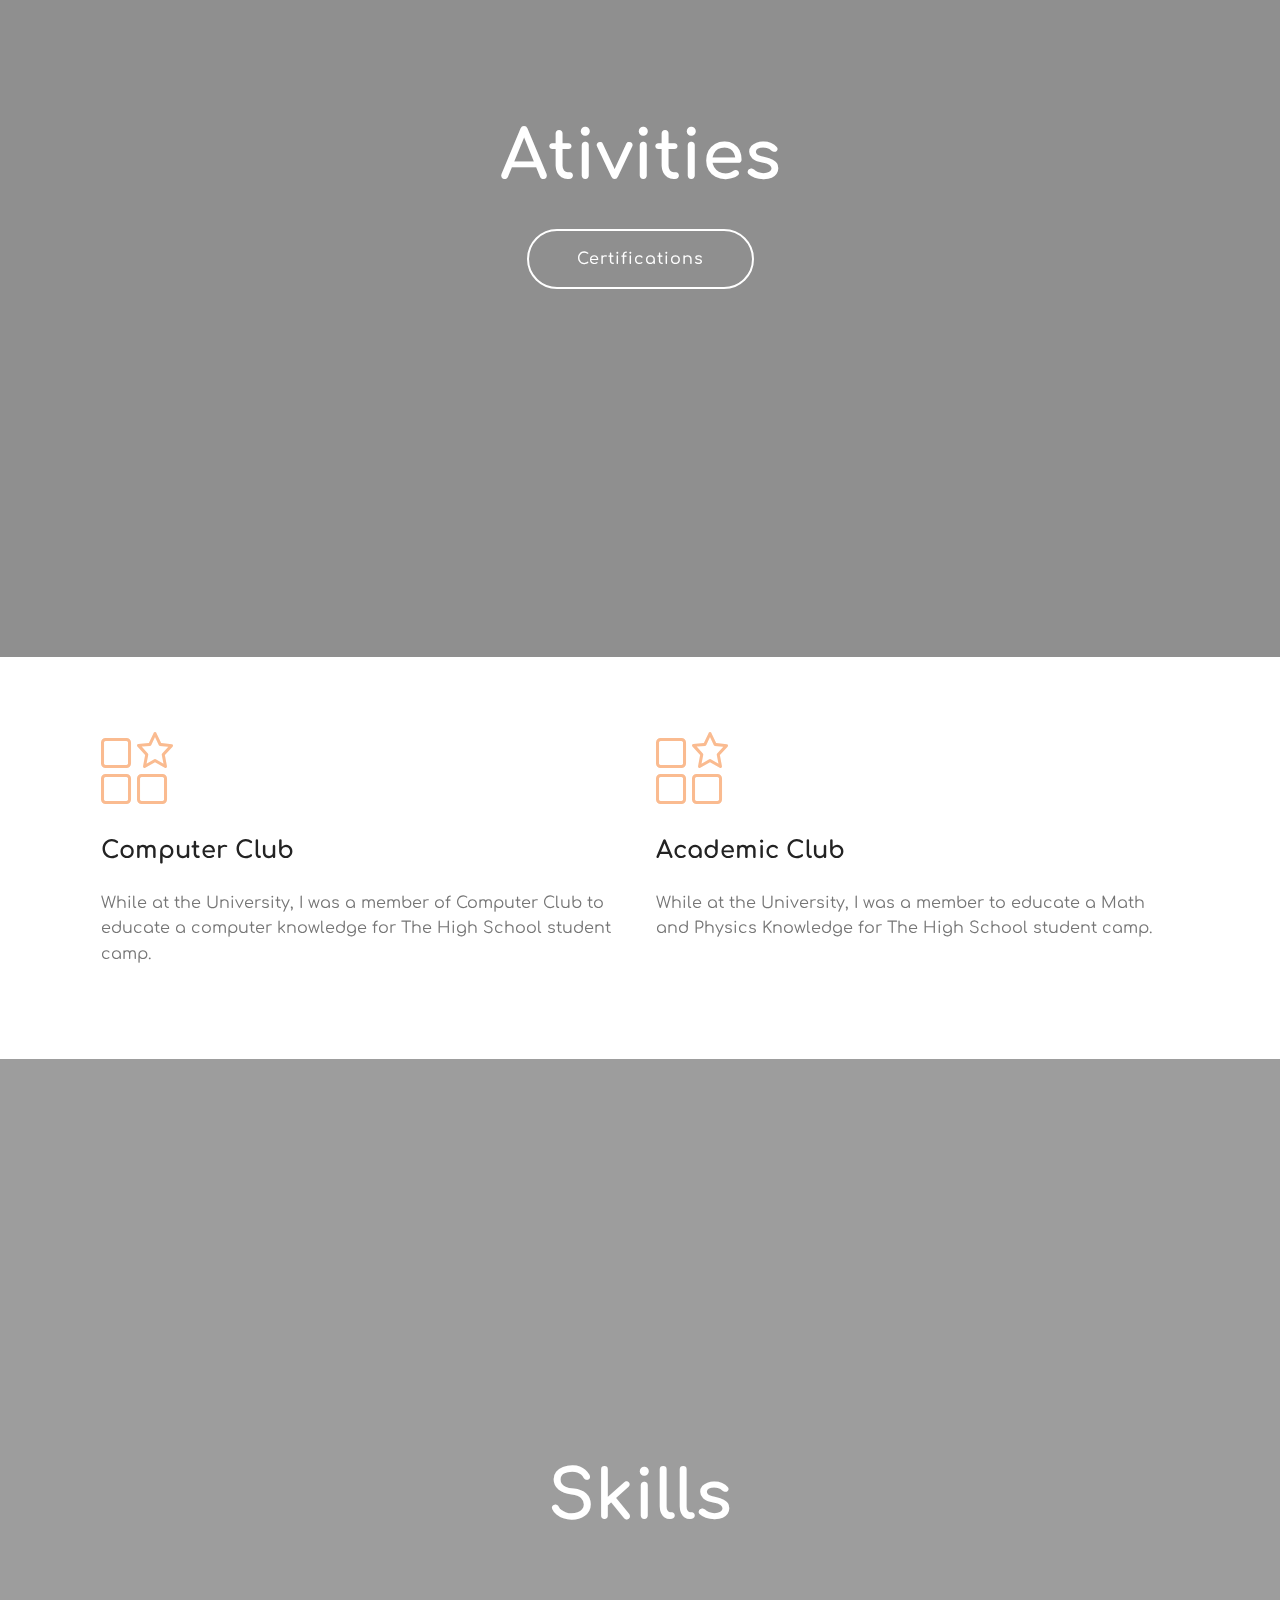
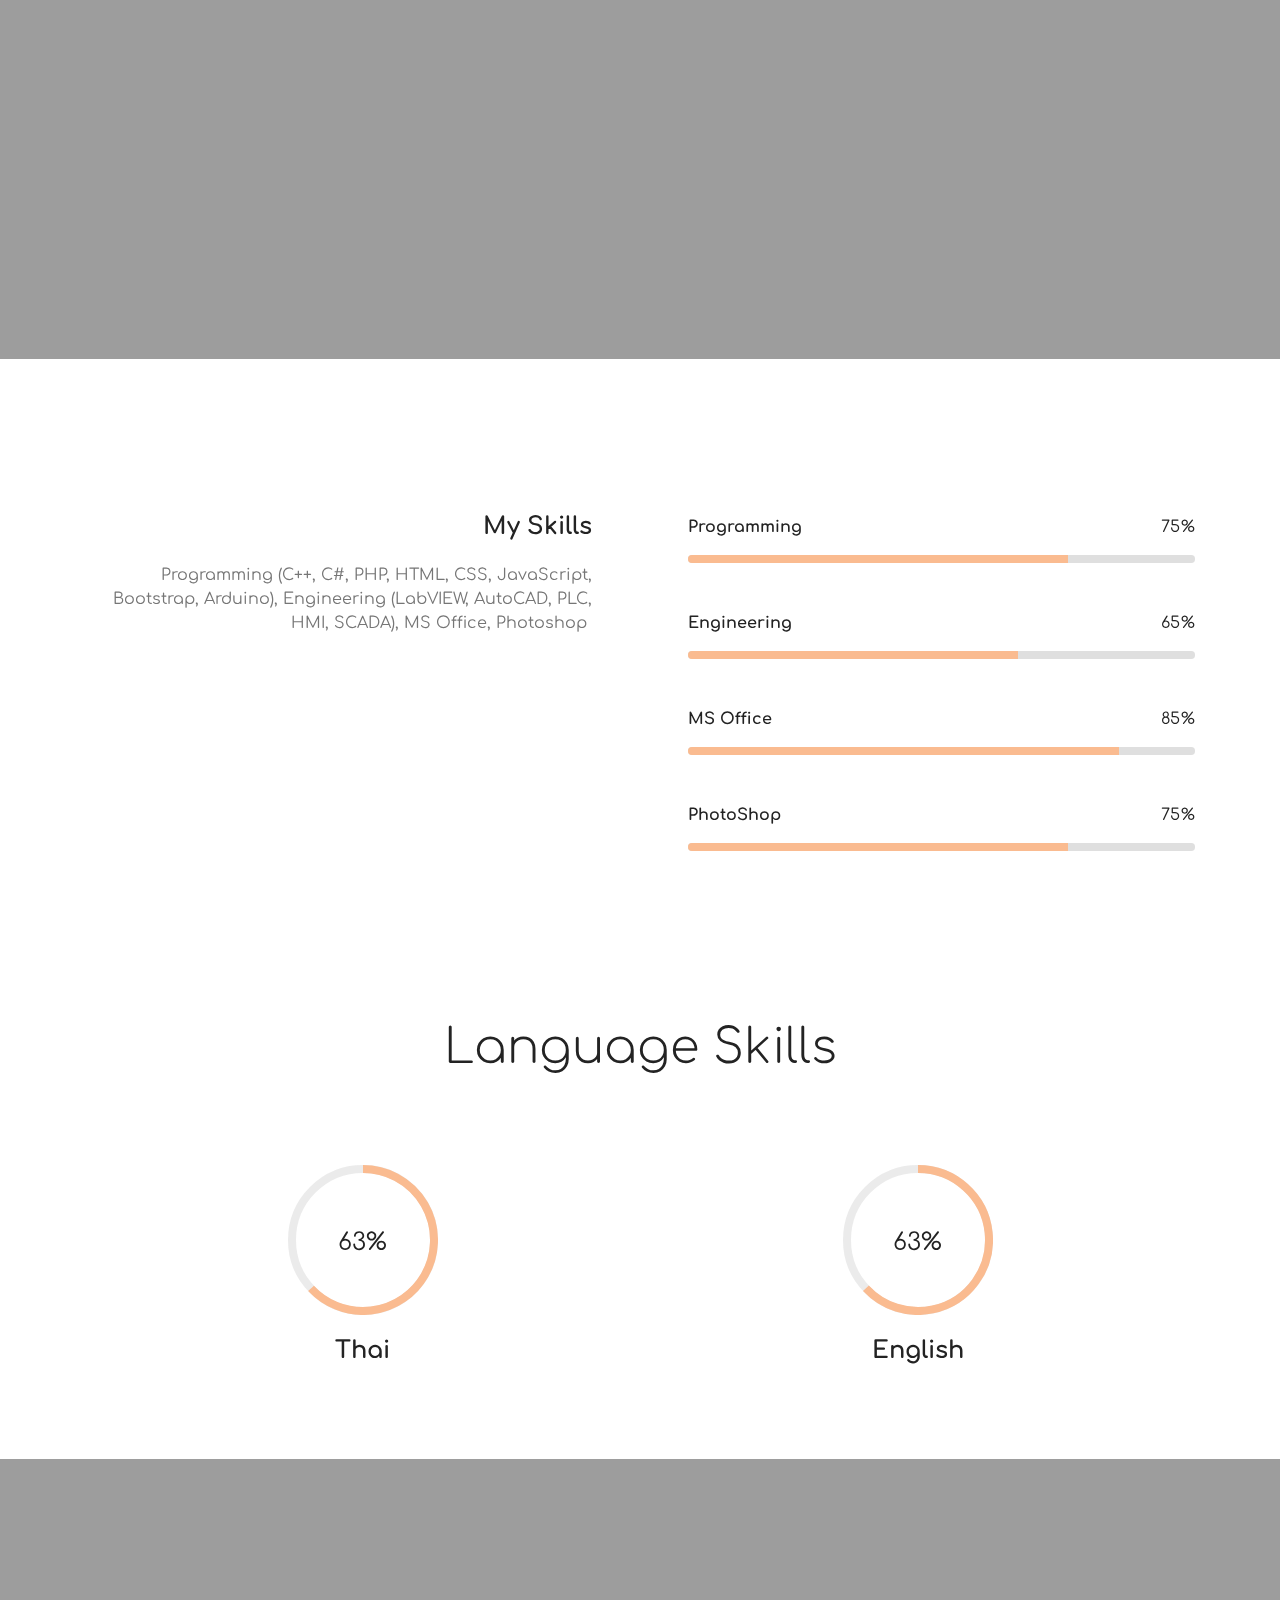
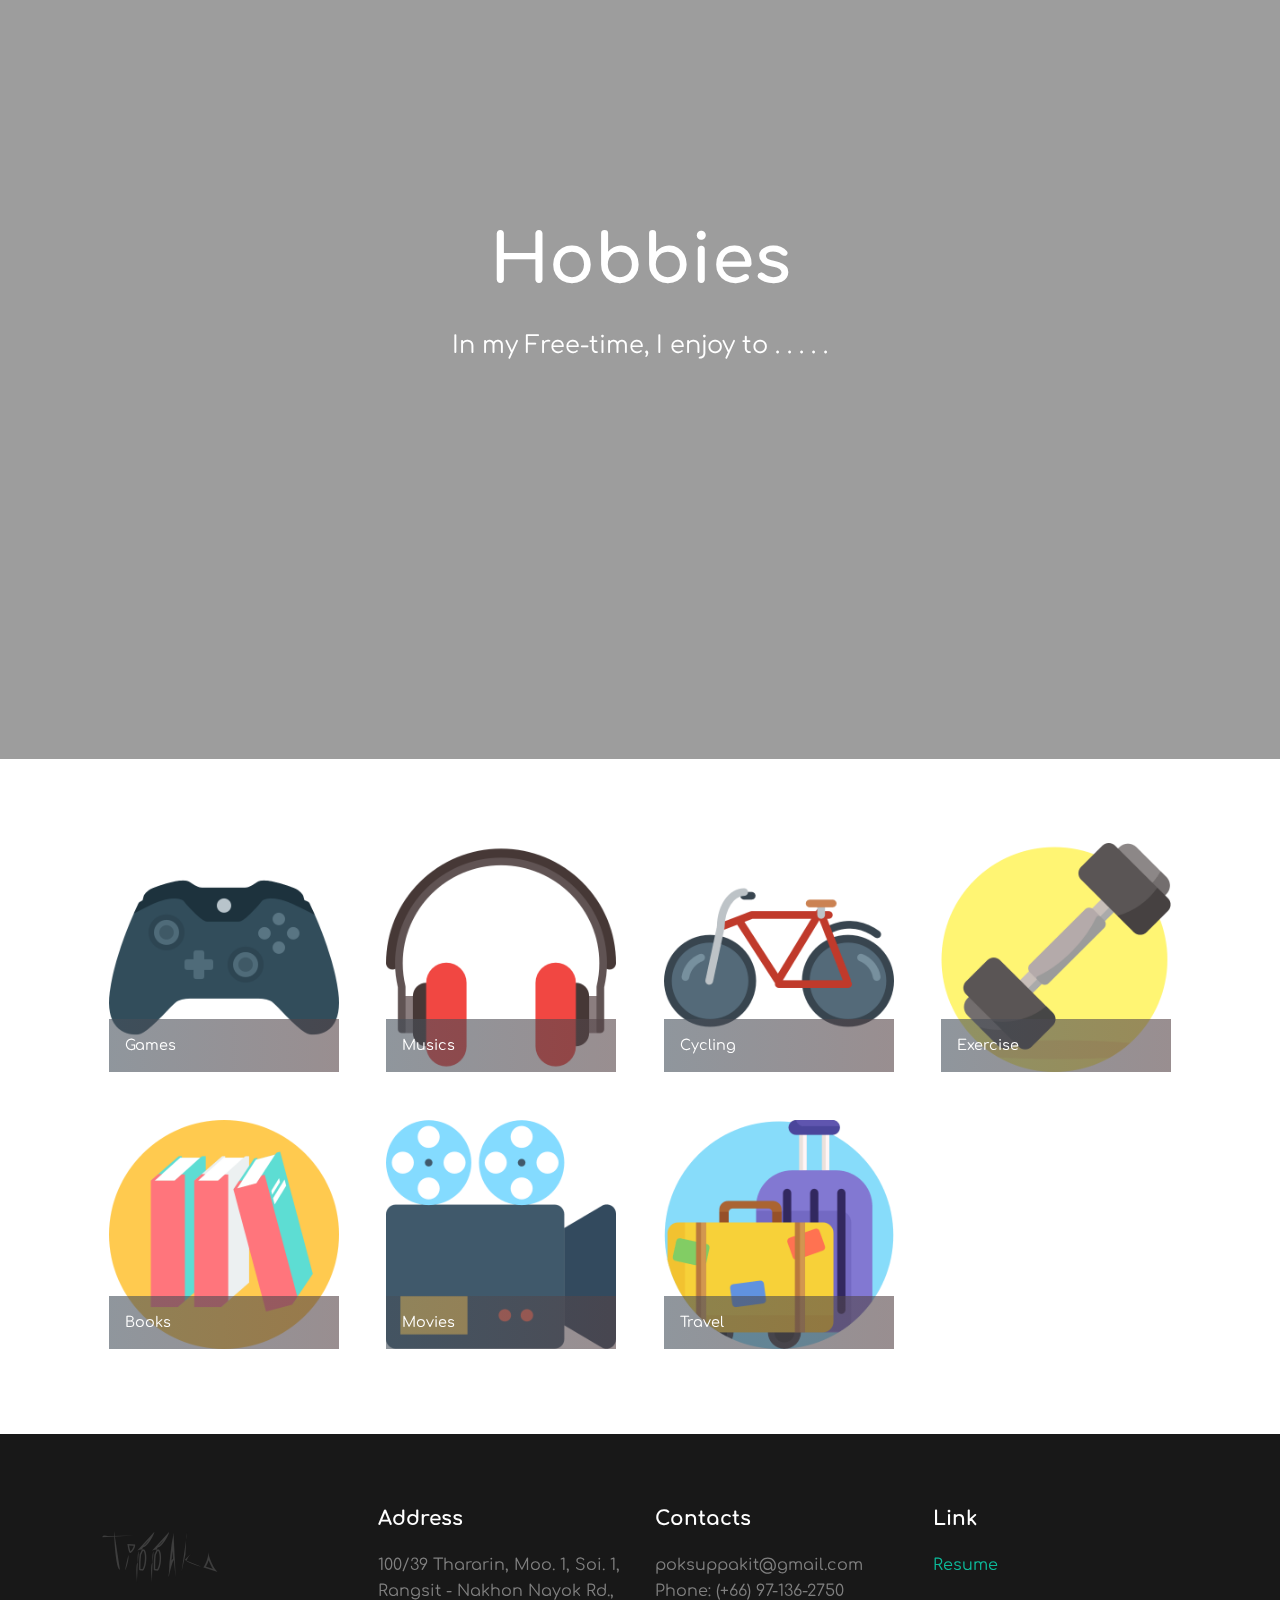
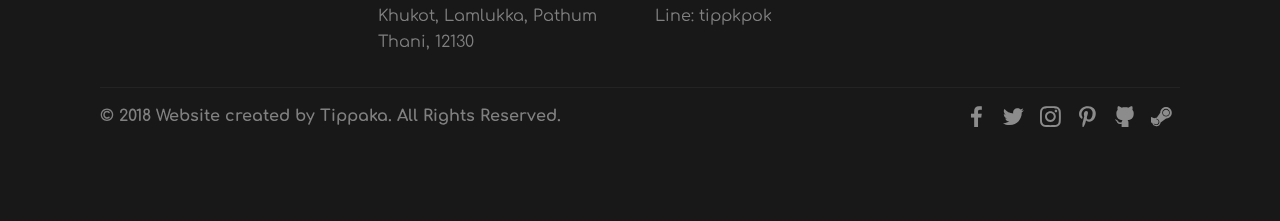
==== commit e7008de3: "update website" ====
--- a/index.html
+++ b/index.html
@@ -62,7 +62,7 @@
     </nav>
 </section>
 
-<section class="engine"><a href="https://mobiri.se/g">how to build a site</a></section><section class="cid-qXhS6RwJpb mbr-fullscreen mbr-parallax-background" id="header2-h">
+<section class="engine"><a href="https://mobiri.se/z">best free css templates</a></section><section class="cid-qXhS6RwJpb mbr-fullscreen mbr-parallax-background" id="header2-h">
 
     
 
@@ -248,7 +248,7 @@
                 <h1 class="mbr-section-title mbr-bold pb-3 mbr-fonts-style display-1">Education</h1>
                 
                 
-                <div class="mbr-section-btn"><a class="btn btn-md btn-white-outline display-7" href="https://frostzclover.github.io/56010611/" target="_blank">Website</a></div>
+                <div class="mbr-section-btn"><a class="btn btn-md btn-white-outline display-7" href="https://frostzclover.github.io/56010611/" target="_blank">LEARN MORE</a></div>
             </div>
         </div>
     </div>
--- a/assets/mobirise/css/mbr-additional.css
+++ b/assets/mobirise/css/mbr-additional.css
@@ -138,7 +138,7 @@
   background-color: #635a51 !important;
 }
 .bg-warning {
-  background-color: #767676 !important;
+  background-color: #808080 !important;
 }
 .bg-danger {
   background-color: #b1a374 !important;
@@ -225,8 +225,8 @@
 }
 .btn-warning,
 .btn-warning:active {
-  background-color: #767676 !important;
-  border-color: #767676 !important;
+  background-color: #808080 !important;
+  border-color: #808080 !important;
   color: #ffffff !important;
 }
 .btn-warning:hover,
@@ -234,14 +234,14 @@
 .btn-warning.focus,
 .btn-warning.active {
   color: #ffffff !important;
-  background-color: #505050 !important;
-  border-color: #505050 !important;
+  background-color: #5a5a5a !important;
+  border-color: #5a5a5a !important;
 }
 .btn-warning.disabled,
 .btn-warning:disabled {
   color: #ffffff !important;
-  background-color: #505050 !important;
-  border-color: #505050 !important;
+  background-color: #5a5a5a !important;
+  border-color: #5a5a5a !important;
 }
 .btn-danger,
 .btn-danger:active {
@@ -389,22 +389,22 @@
 .btn-warning-outline,
 .btn-warning-outline:active {
   background: none;
-  border-color: #434343;
-  color: #434343;
+  border-color: #4d4d4d;
+  color: #4d4d4d;
 }
 .btn-warning-outline:hover,
 .btn-warning-outline:focus,
 .btn-warning-outline.focus,
 .btn-warning-outline.active {
   color: #ffffff;
-  background-color: #767676;
-  border-color: #767676;
+  background-color: #808080;
+  border-color: #808080;
 }
 .btn-warning-outline.disabled,
 .btn-warning-outline:disabled {
   color: #ffffff !important;
-  background-color: #767676 !important;
-  border-color: #767676 !important;
+  background-color: #808080 !important;
+  border-color: #808080 !important;
 }
 .btn-danger-outline,
 .btn-danger-outline:active {
@@ -473,7 +473,7 @@
   color: #635a51 !important;
 }
 .text-warning {
-  color: #767676 !important;
+  color: #808080 !important;
 }
 .text-danger {
   color: #b1a374 !important;
@@ -502,7 +502,7 @@
 }
 a.text-warning:hover,
 a.text-warning:focus {
-  color: #434343 !important;
+  color: #4d4d4d !important;
 }
 a.text-danger:hover,
 a.text-danger:focus {
@@ -523,7 +523,7 @@
   background-color: #635a51;
 }
 .alert-warning {
-  background-color: #767676;
+  background-color: #808080;
 }
 .alert-danger {
   background-color: #b1a374;
@@ -578,7 +578,7 @@
 }
 .mbr-plan-header.bg-warning .mbr-plan-subtitle,
 .mbr-plan-header.bg-warning .mbr-plan-price-desc {
-  color: #b6b6b6;
+  color: #c0c0c0;
 }
 .mbr-plan-header.bg-danger .mbr-plan-subtitle,
 .mbr-plan-header.bg-danger .mbr-plan-price-desc {
@@ -2036,7 +2036,7 @@
   color: #232323;
 }
 .cid-r0CjUX13fl {
-  background-image: url("../../../assets/images/blur-close-up-device-442576-2000x1333.jpg");
+  background-image: url("../../../assets/images/blur-close-up-device-442579-2000x1333.jpg");
 }
 .cid-qXXwFMUQra {
   padding-top: 60px;
@@ -2172,6 +2172,9 @@
 }
 .cid-r1Vg4ZFjvC .copyright > p B {
   color: #808080;
+}
+.cid-r1Vg4ZFjvC B {
+  color: #ffffff;
 }
 .cid-qYa78ZNNEH .navbar {
   padding: .5rem 0;
@@ -2565,6 +2568,48 @@
 .cid-qZxtGa6Gsa {
   background-image: url("../../../assets/images/stairs-interior-design-125761-1920x1080-1920x1080.jpg");
 }
+.cid-r2nr4wmZtP {
+  padding-top: 45px;
+  padding-bottom: 45px;
+  background-color: #181818;
+}
+.cid-r2nr4wmZtP .mbr-text,
+.cid-r2nr4wmZtP blockquote {
+  color: #767676;
+}
+.cid-r2nr4wmZtP .mbr-text {
+  text-align: center;
+}
+.cid-r2nr4wmZtP .mbr-text B {
+  color: #ffffff;
+}
+.cid-r25n3WZADZ {
+  padding-top: 60px;
+  padding-bottom: 60px;
+  background-color: #181818;
+}
+.cid-r25n3WZADZ .mbr-text,
+.cid-r25n3WZADZ blockquote {
+  color: #767676;
+}
+.cid-r25n3WZADZ .mbr-text B {
+  color: #808080;
+}
+.cid-r2nr3YTpt7 {
+  padding-top: 45px;
+  padding-bottom: 45px;
+  background-color: #181818;
+}
+.cid-r2nr3YTpt7 .mbr-text,
+.cid-r2nr3YTpt7 blockquote {
+  color: #767676;
+}
+.cid-r2nr3YTpt7 .mbr-text {
+  text-align: center;
+}
+.cid-r2nr3YTpt7 .mbr-text B {
+  color: #ffffff;
+}
 .cid-r1vrjq1vaZ {
   padding-top: 60px;
   padding-bottom: 60px;
@@ -2575,6 +2620,144 @@
   color: #767676;
 }
 .cid-r1vrjq1vaZ .mbr-text B {
+  color: #808080;
+}
+.cid-r1vrjq1vaZ .mbr-text P {
+  color: #808080;
+}
+.cid-r2nr3CeMGB {
+  padding-top: 45px;
+  padding-bottom: 45px;
+  background-color: #181818;
+}
+.cid-r2nr3CeMGB .mbr-text,
+.cid-r2nr3CeMGB blockquote {
+  color: #767676;
+}
+.cid-r2nr3CeMGB .mbr-text {
+  text-align: center;
+}
+.cid-r2nr3CeMGB .mbr-text B {
+  color: #ffffff;
+}
+.cid-r2kbswTe7Q {
+  padding-top: 60px;
+  padding-bottom: 60px;
+  background-color: #181818;
+}
+.cid-r2kbswTe7Q .mbr-text,
+.cid-r2kbswTe7Q blockquote {
+  color: #767676;
+}
+.cid-r2kbswTe7Q .mbr-text P {
+  color: #808080;
+}
+.cid-r2nr3dJOuy {
+  padding-top: 45px;
+  padding-bottom: 45px;
+  background-color: #181818;
+}
+.cid-r2nr3dJOuy .mbr-text,
+.cid-r2nr3dJOuy blockquote {
+  color: #767676;
+}
+.cid-r2nr3dJOuy .mbr-text {
+  text-align: center;
+}
+.cid-r2nr3dJOuy .mbr-text B {
+  color: #ffffff;
+}
+.cid-r2kimnnq65 {
+  padding-top: 60px;
+  padding-bottom: 60px;
+  background-color: #181818;
+}
+.cid-r2kimnnq65 .mbr-text,
+.cid-r2kimnnq65 blockquote {
+  color: #767676;
+}
+.cid-r2kimnnq65 .mbr-text P {
+  color: #808080;
+}
+.cid-r2nr2GUuEJ {
+  padding-top: 45px;
+  padding-bottom: 45px;
+  background-color: #181818;
+}
+.cid-r2nr2GUuEJ .mbr-text,
+.cid-r2nr2GUuEJ blockquote {
+  color: #767676;
+}
+.cid-r2nr2GUuEJ .mbr-text {
+  text-align: center;
+}
+.cid-r2nr2GUuEJ .mbr-text B {
+  color: #ffffff;
+}
+.cid-r2m0lmkEXT {
+  padding-top: 60px;
+  padding-bottom: 60px;
+  background-color: #181818;
+}
+.cid-r2m0lmkEXT .mbr-text,
+.cid-r2m0lmkEXT blockquote {
+  color: #767676;
+}
+.cid-r2m0lmkEXT .mbr-text P {
+  color: #808080;
+}
+.cid-r2nr2gIeAw {
+  padding-top: 45px;
+  padding-bottom: 45px;
+  background-color: #181818;
+}
+.cid-r2nr2gIeAw .mbr-text,
+.cid-r2nr2gIeAw blockquote {
+  color: #767676;
+}
+.cid-r2nr2gIeAw .mbr-text {
+  text-align: center;
+}
+.cid-r2nr2gIeAw .mbr-text B {
+  color: #ffffff;
+}
+.cid-r2m1oVkfJV {
+  padding-top: 60px;
+  padding-bottom: 60px;
+  background-color: #181818;
+}
+.cid-r2m1oVkfJV .mbr-text,
+.cid-r2m1oVkfJV blockquote {
+  color: #767676;
+}
+.cid-r2m1oVkfJV .mbr-text P {
+  color: #808080;
+}
+.cid-r2nqIYHPGo {
+  padding-top: 45px;
+  padding-bottom: 45px;
+  background-color: #181818;
+}
+.cid-r2nqIYHPGo .mbr-text,
+.cid-r2nqIYHPGo blockquote {
+  color: #767676;
+}
+.cid-r2nqIYHPGo .mbr-text {
+  text-align: center;
+}
+.cid-r2nqIYHPGo .mbr-text B {
+  color: #ffffff;
+}
+.cid-r2noZYSVUb {
+  padding-top: 60px;
+  padding-bottom: 60px;
+  background-color: #181818;
+}
+.cid-r2noZYSVUb .mbr-text,
+.cid-r2noZYSVUb blockquote {
+  color: #767676;
+}
+.cid-r2noZYSVUb .mbr-text P {
   color: #808080;
 }
 .cid-r1VeDy8WqR {
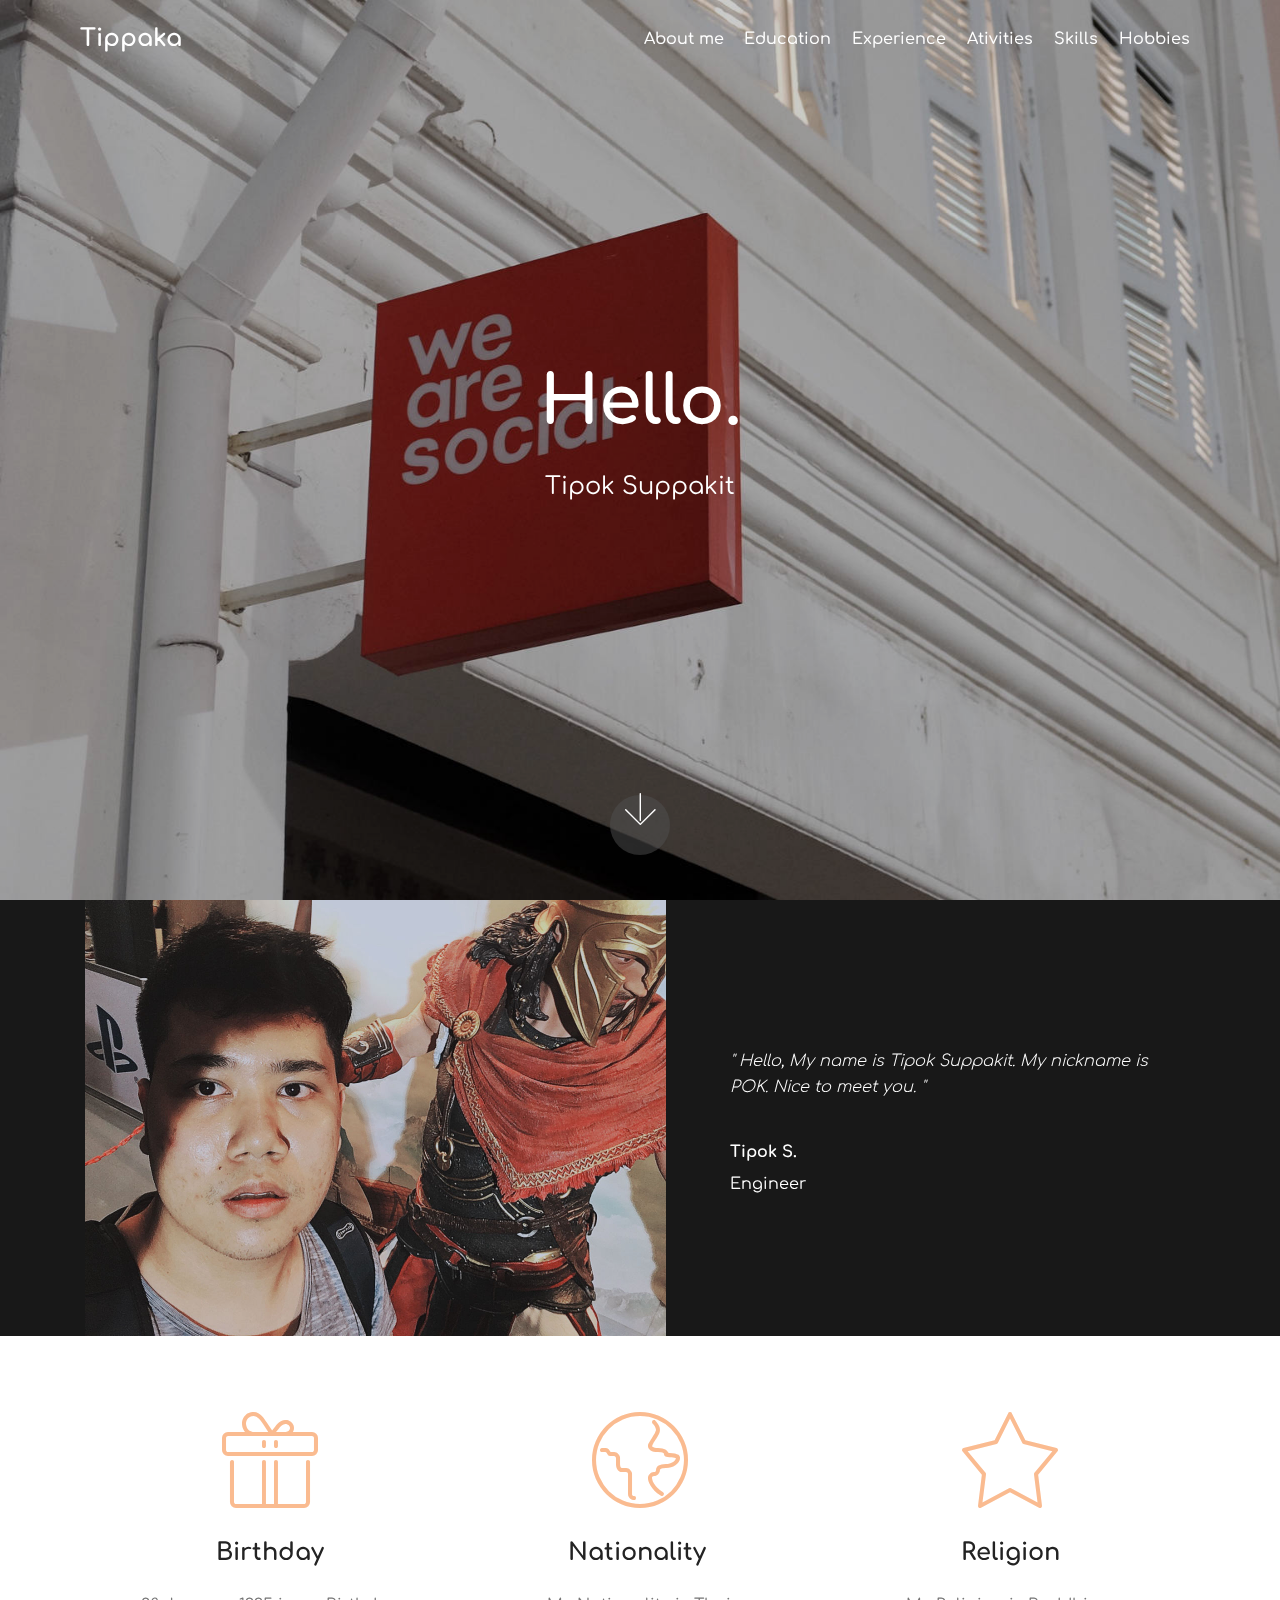
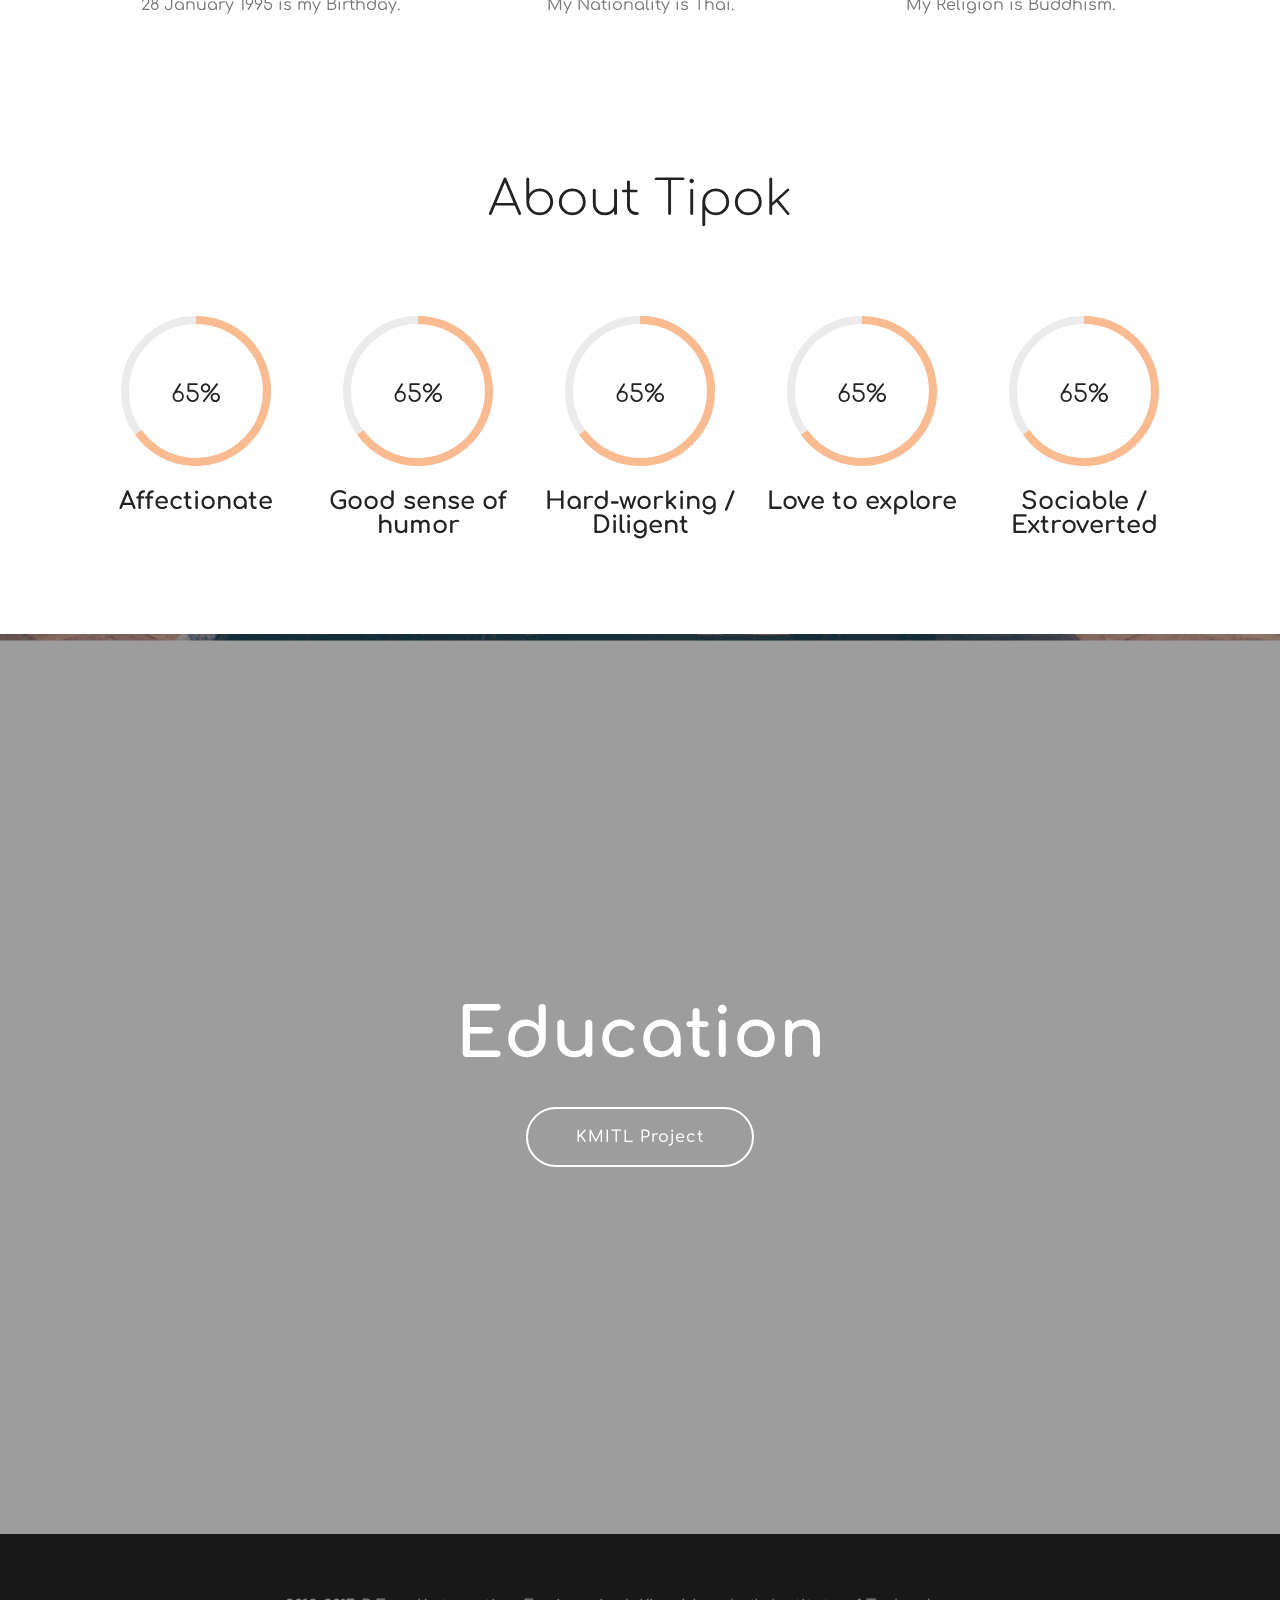
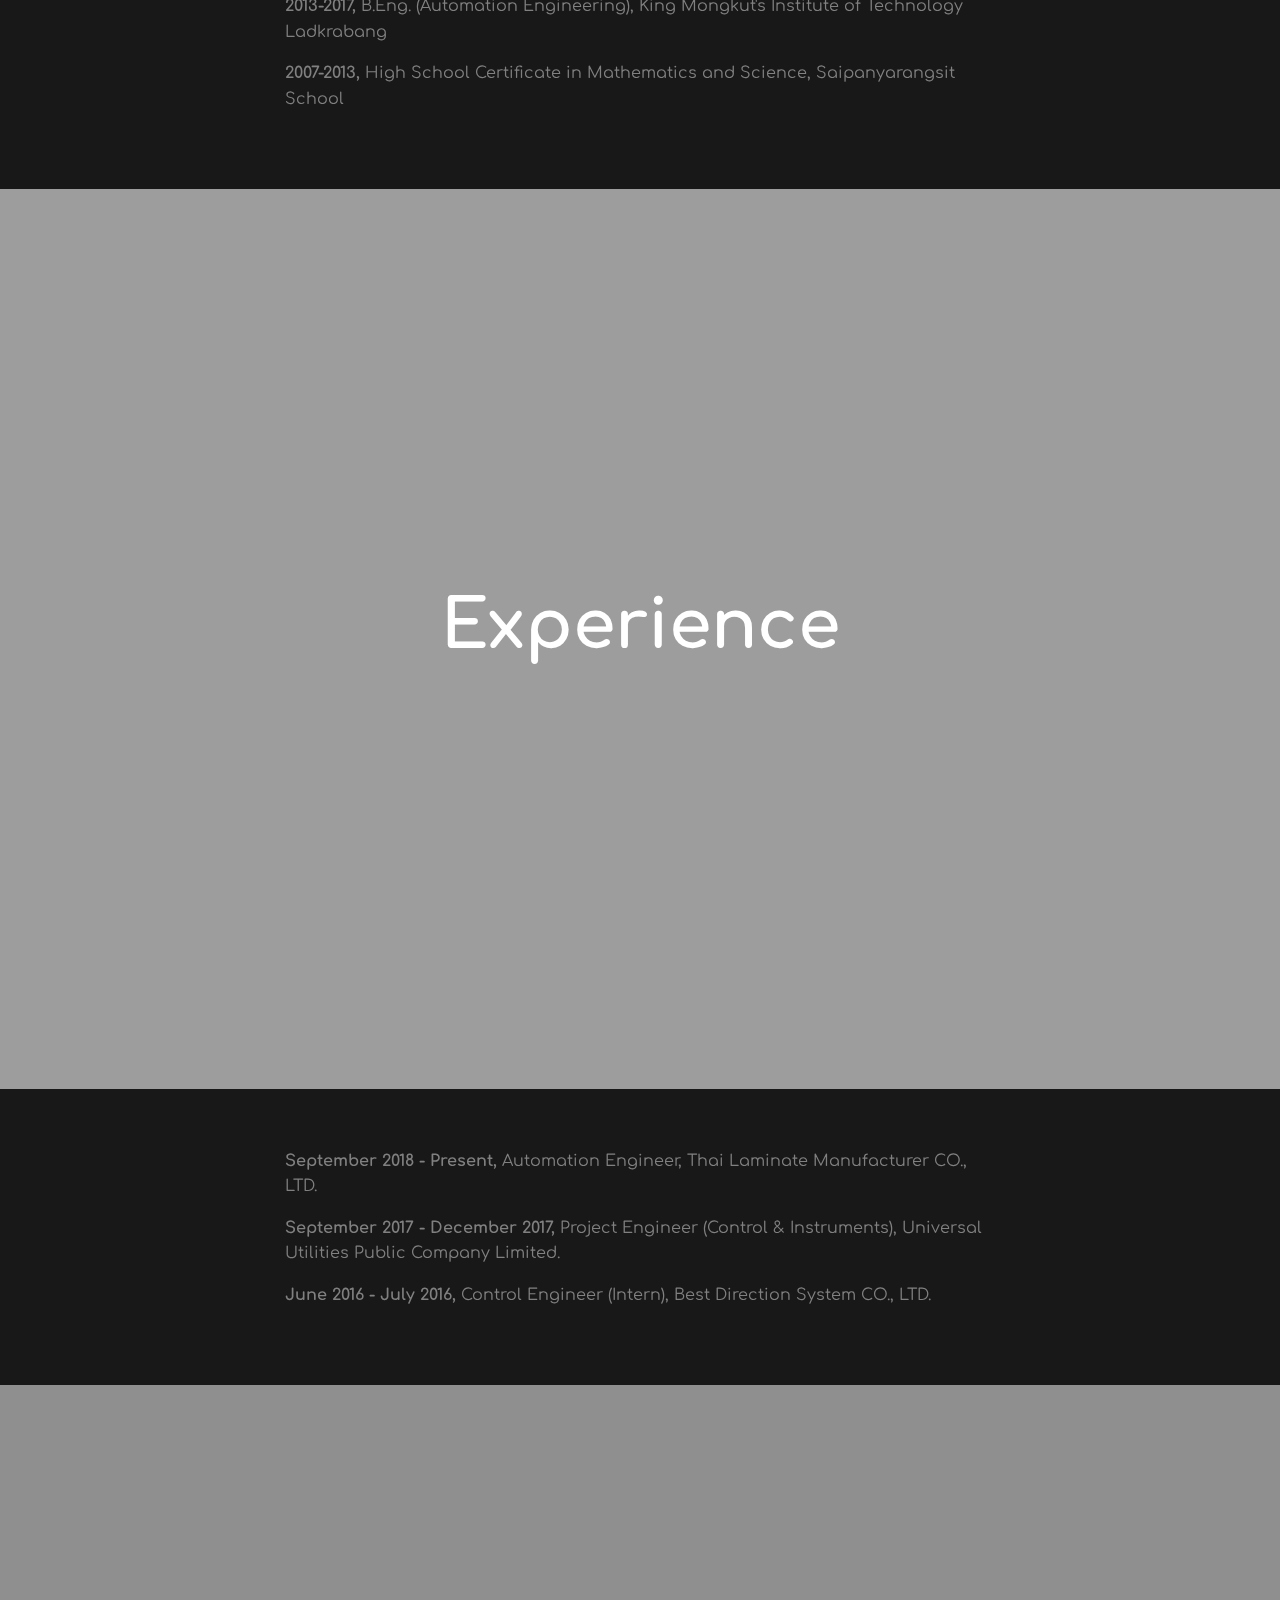
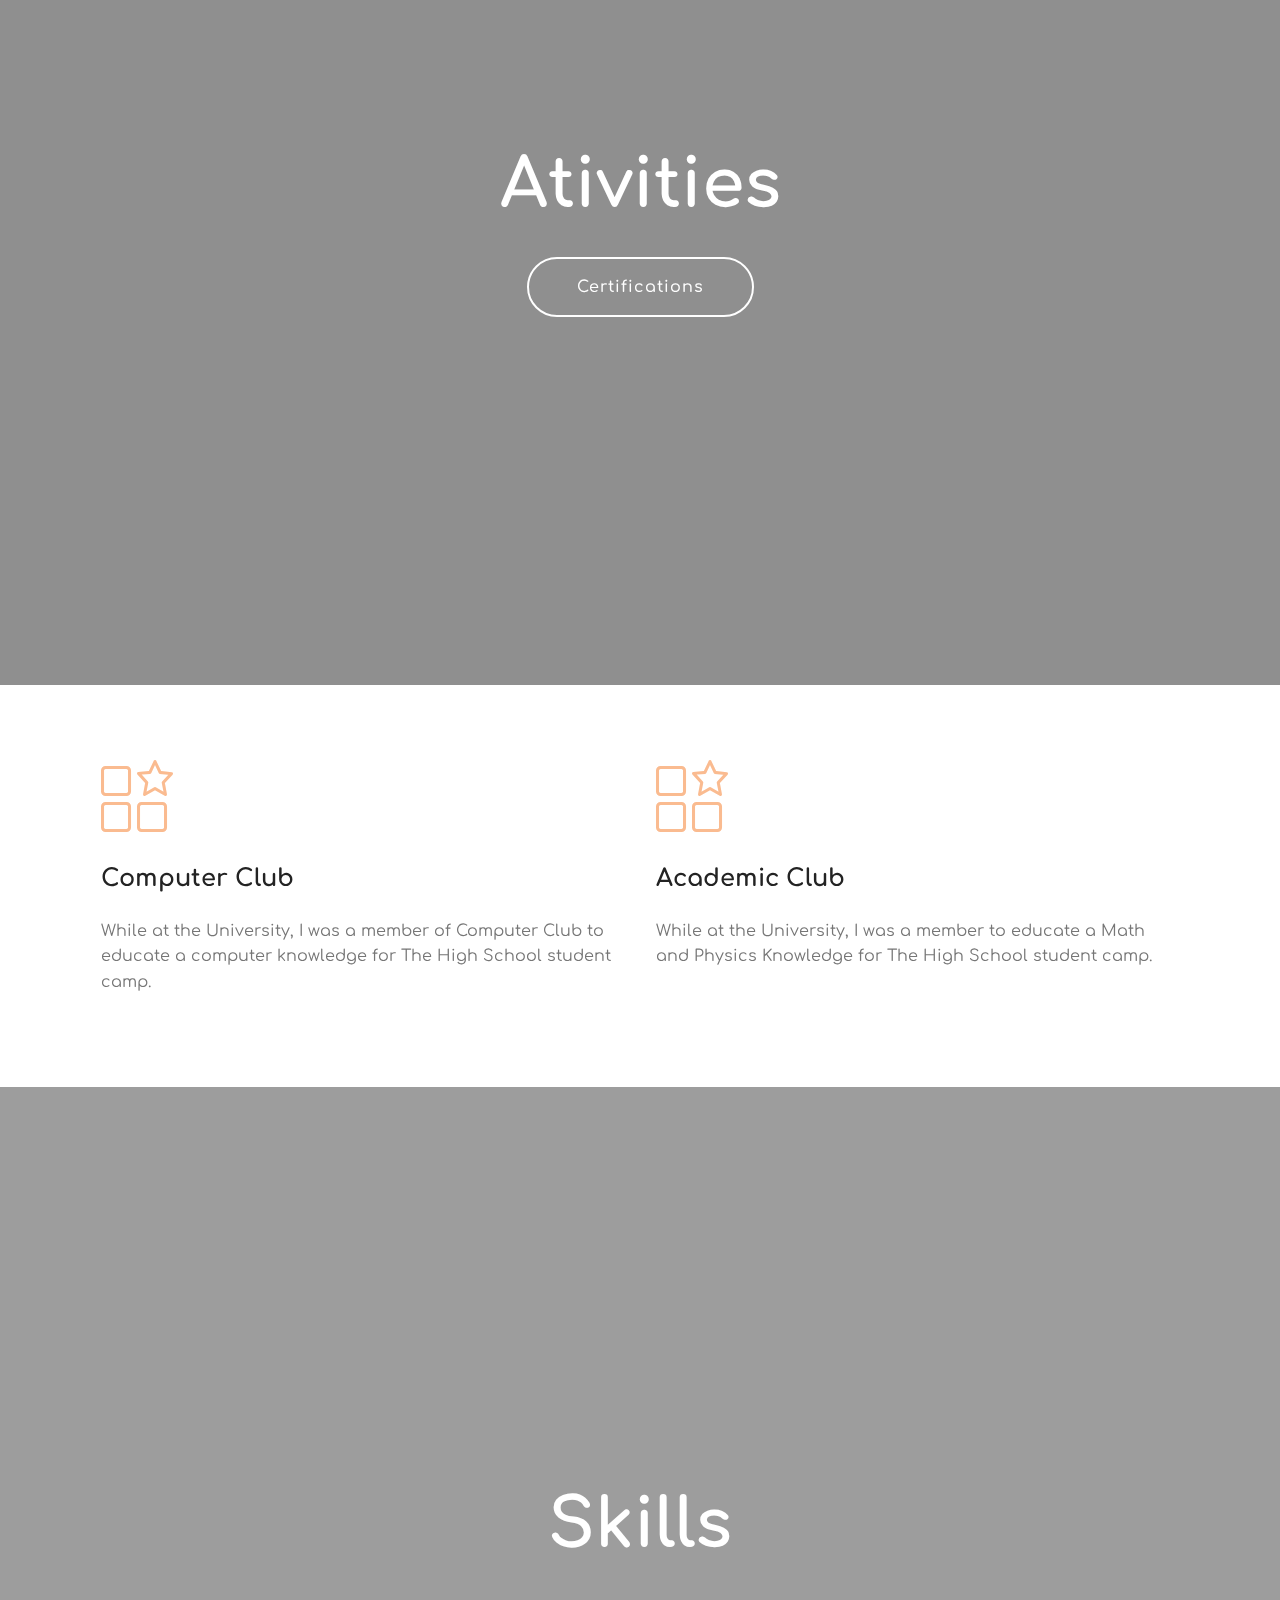
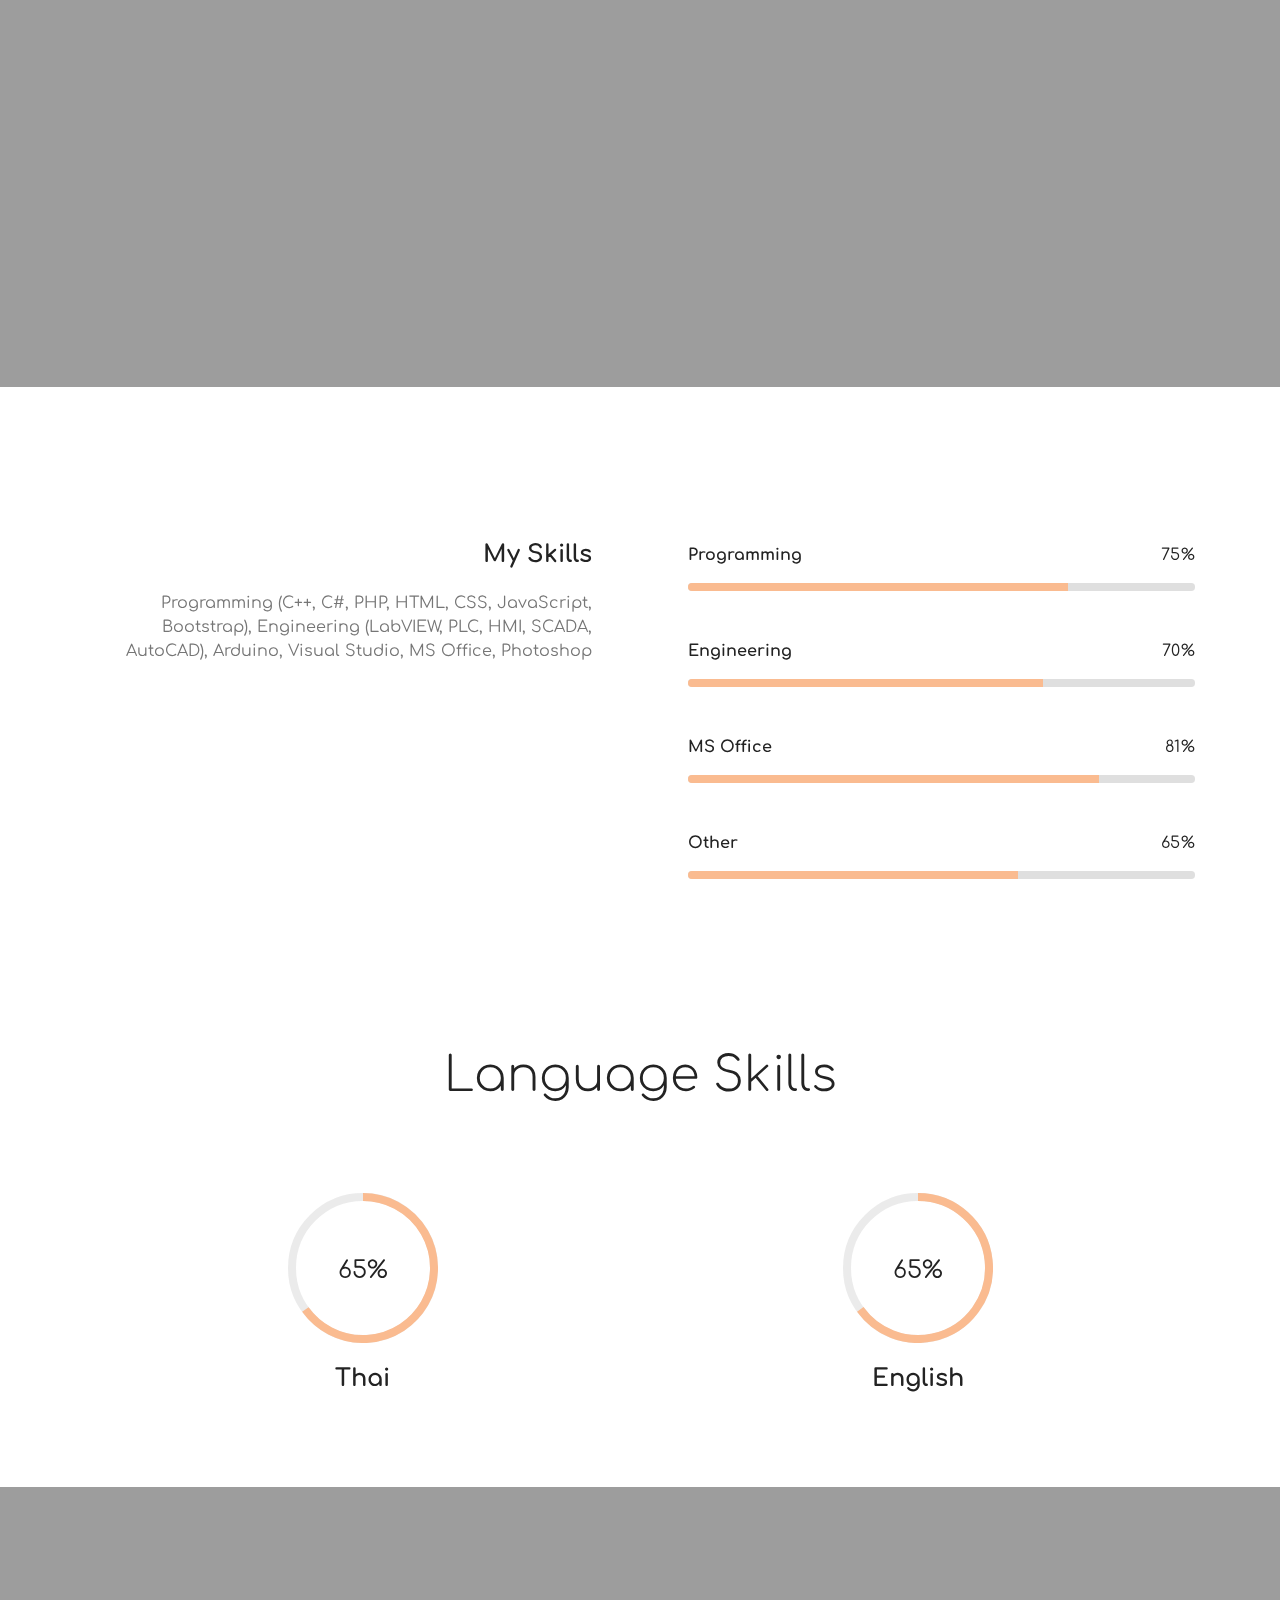
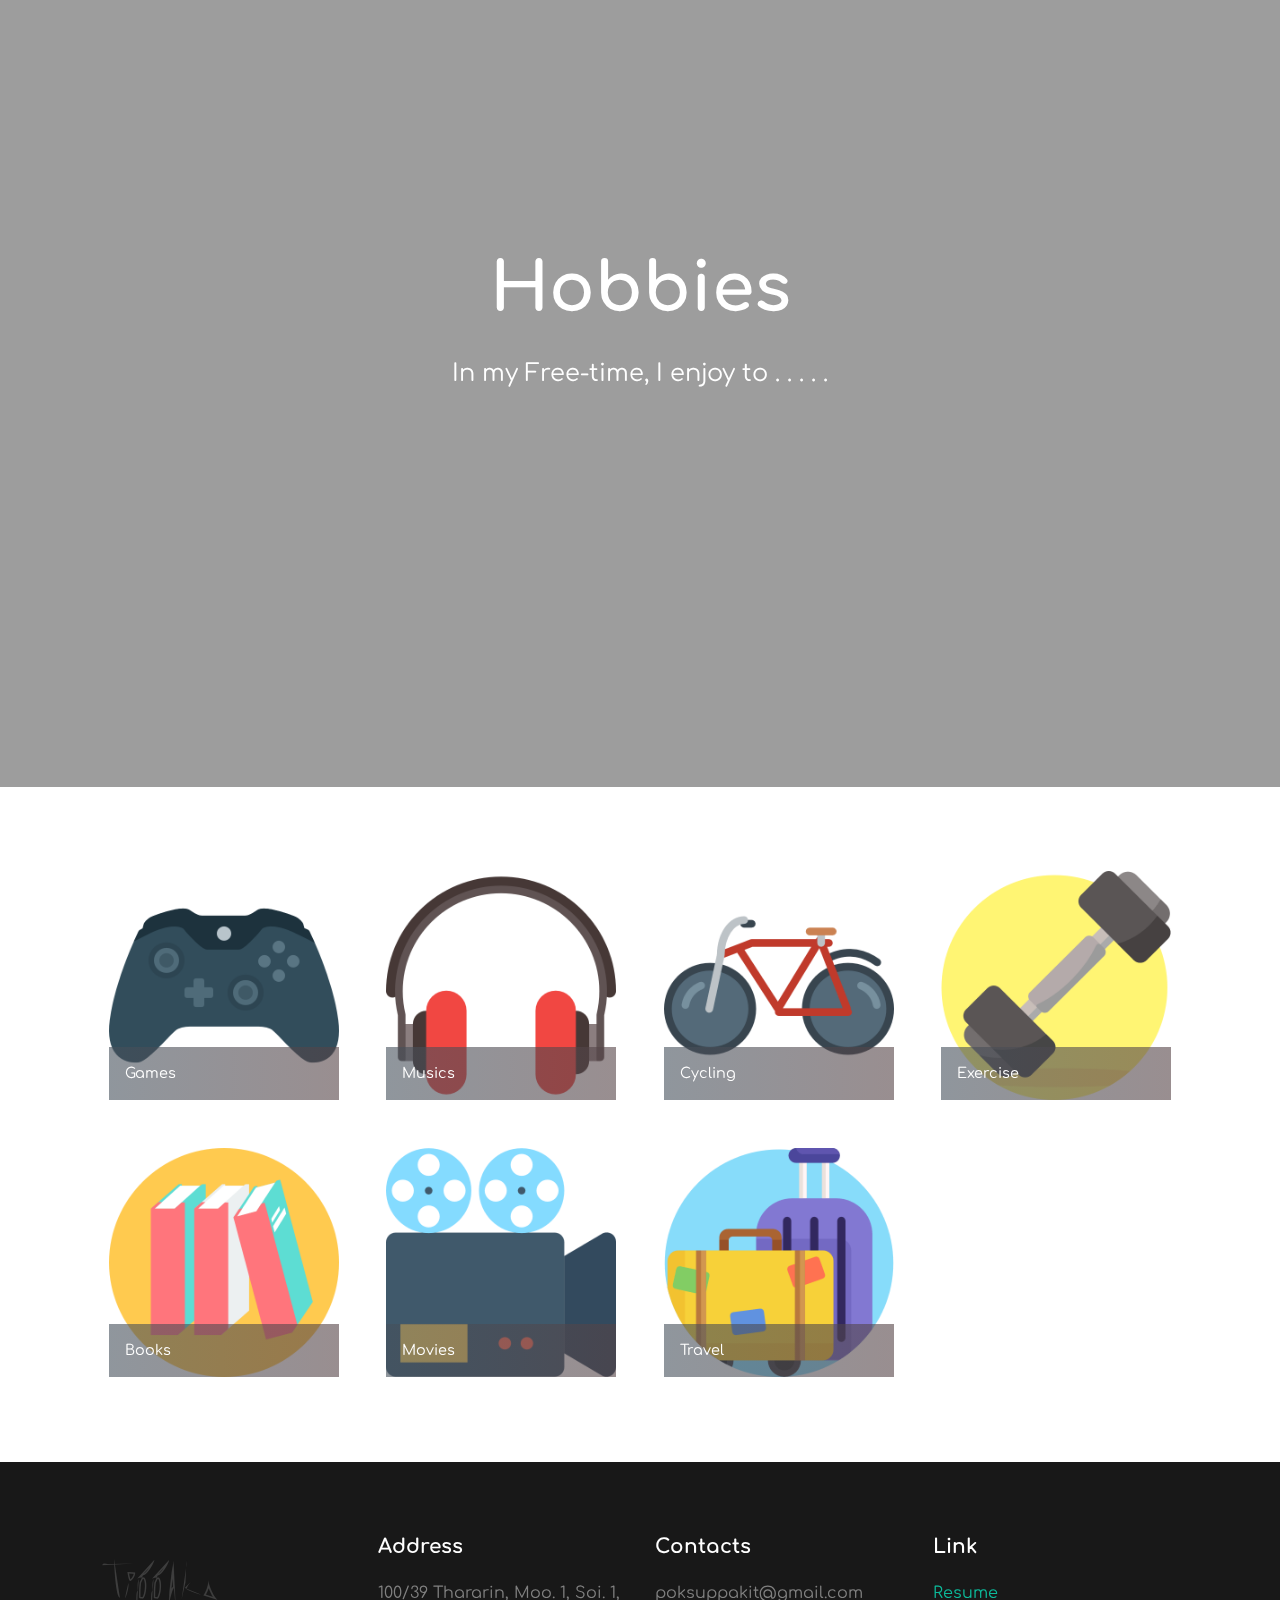
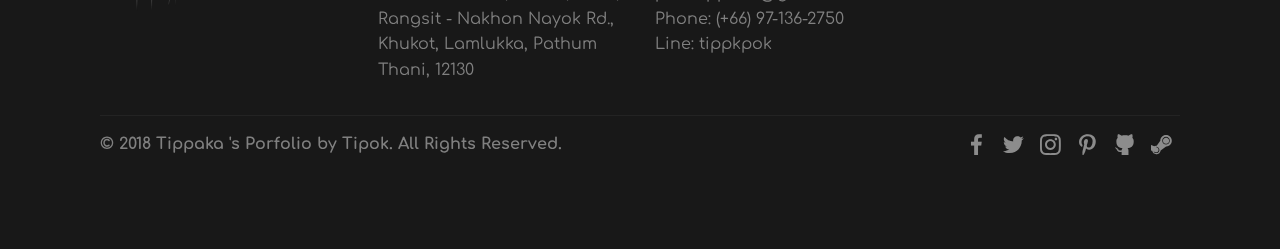
==== commit 43c5309b: "update tippaka website" ====
--- a/index.html
+++ b/index.html
@@ -62,7 +62,7 @@
     </nav>
 </section>
 
-<section class="engine"><a href="https://mobiri.se/z">best free css templates</a></section><section class="cid-qXhS6RwJpb mbr-fullscreen mbr-parallax-background" id="header2-h">
+<section class="engine"><a href="https://mobiri.se/h">how to create a web page</a></section><section class="cid-qXhS6RwJpb mbr-fullscreen mbr-parallax-background" id="header2-h">
 
     
 
@@ -103,7 +103,7 @@
                     </p>
                     <p class="mbr-author-name pt-4 mb-2 mbr-fonts-style display-7">
                        Tipok S.</p>
-                    <p class="mbr-author-desc mbr-fonts-style display-7">Student</p>
+                    <p class="mbr-author-desc mbr-fonts-style display-7">Engineer</p>
             </div>
         </div>
     </div>
@@ -174,7 +174,7 @@
     <div class="container">
         <h2 class="mbr-section-title pb-3 align-center mbr-fonts-style display-2">About Tipok</h2>
 
-        <h3 class="mbr-section-subtitle mbr-fonts-style display-5">Ahh, I think my personality is .....</h3>
+        
     
         <div class="media-container-row pt-5 mt-2">
             <div class="card p-3 align-center">
@@ -248,7 +248,7 @@
                 <h1 class="mbr-section-title mbr-bold pb-3 mbr-fonts-style display-1">Education</h1>
                 
                 
-                <div class="mbr-section-btn"><a class="btn btn-md btn-white-outline display-7" href="https://frostzclover.github.io/56010611/" target="_blank">LEARN MORE</a></div>
+                <div class="mbr-section-btn"><a class="btn btn-md btn-white-outline display-7" href="https://frostzclover.github.io/56010611/" target="_blank">KMITL Project</a></div>
             </div>
         </div>
     </div>
@@ -261,7 +261,7 @@
 
     <div class="container">
         <div class="media-container-row">
-            <div class="mbr-text col-12 col-md-8 mbr-fonts-style display-7"><p><strong>2013-2017, </strong>B. Eng. (Automation Engineering), King Mongkut's Institute of Technology Ladkrabang<strong>&nbsp;</strong></p><p><strong>2007-2013, </strong>High School Certificate in Mathematics and Science, Saipanyarangsit School</p><p></p></div>
+            <div class="mbr-text col-12 col-md-8 mbr-fonts-style display-7"><p><strong>2013-2017, </strong>B.Eng. (Automation Engineering), King Mongkut's Institute of Technology Ladkrabang<strong>&nbsp;</strong></p><p><strong>2007-2013, </strong>High School Certificate in Mathematics and Science, Saipanyarangsit School</p><p></p></div>
         </div>
     </div>
 </section>
@@ -292,7 +292,7 @@
 
     <div class="container">
         <div class="media-container-row">
-            <div class="mbr-text col-12 col-md-8 mbr-fonts-style display-7"><p><strong>September 2017 - December 2017, </strong>Engineer, Universal Utilities Public Company Limited.</p><p><strong>June 2016 - July 2016, </strong><span style="font-size: 1rem;">Control Engineer (Intern), Best Direction System Co., Ltd.</span><br></p></div>
+            <div class="mbr-text col-12 col-md-8 mbr-fonts-style display-7"><p><strong>September 2018 - Present, </strong>Automation Engineer, Thai Laminate Manufacturer CO., LTD.</p><p><strong>September 2017 - December 2017, </strong>Project<strong>&nbsp;</strong>Engineer (Control &amp; Instruments),&nbsp;<span style="font-size: 1rem;">Universal Utilities Public Company Limited.</span></p><p><strong>June 2016 - July 2016, </strong><span style="font-size: 1rem;">Control Engineer (Intern), Best Direction System CO., LTD.</span><br></p></div>
         </div>
     </div>
 </section>
@@ -389,7 +389,7 @@
             <div class="col-md-6 text-elements">
                 <h4 class="section-content-title pb-3 align-left mbr-fonts-style display-5"><strong>
                     My Skills</strong></h4>
-                <p class="section-content-text align-left mbr-fonts-style display-7">Programming (C++, C#, PHP, HTML, CSS, JavaScript, Bootstrap, Arduino), Engineering (LabVIEW, AutoCAD, PLC, HMI, SCADA), MS Office, Photoshop&nbsp;<br><br></p>
+                <p class="section-content-text align-left mbr-fonts-style display-7">Programming (C++, C#, PHP, HTML, CSS, JavaScript, Bootstrap), Engineering (LabVIEW, PLC, HMI, SCADA, AutoCAD), Arduino, Visual Studio, MS Office, Photoshop<br><br></p>
             </div>
             <div class="progress_elements col-md-6">
                 <div class="progress1 pb-5">
@@ -419,7 +419,7 @@
                         <span>%</span>
                     </div>
                     </div>
-                    <progress class="progress progress-primary" max="100" value="65">
+                    <progress class="progress progress-primary" max="100" value="70">
                     </progress>
                 </div>
                 
@@ -435,7 +435,7 @@
                         <span>%</span>
                     </div>
                     </div>
-                    <progress class="progress progress-primary" max="100" value="85">
+                    <progress class="progress progress-primary" max="100" value="81">
                     </progress>
                 </div>
                 
@@ -443,7 +443,7 @@
                     <div class="title-wrap">
                         <div class="progressbar-title mbr-fonts-style display-7">
                             <p><strong>
-                                PhotoShop</strong></p>
+                                Other</strong></p>
                         </div>
                     <div class="progress_value mbr-fonts-style display-7">
                         <div class="progressbar-number">
@@ -451,7 +451,7 @@
                         <span>%</span>
                     </div>
                     </div>
-                    <progress class="progress progress-primary" max="100" value="75">
+                    <progress class="progress progress-primary" max="100" value="65">
                     </progress>
                 </div>
             
@@ -580,7 +580,7 @@
             </div>
             <div class="media-container-row mbr-white">
                 <div class="col-sm-6 copyright">
-                    <p class="mbr-text mbr-fonts-style display-7"><strong>© 2018 Website created by Tippaka. All Rights Reserved.</strong></p>
+                    <p class="mbr-text mbr-fonts-style display-7"><strong>© 2018 Tippaka 's Porfolio by Tipok. All Rights Reserved.</strong></p>
                 </div>
                 <div class="col-md-6">
                     <div class="social-list align-right">
--- a/assets/mobirise/css/mbr-additional.css
+++ b/assets/mobirise/css/mbr-additional.css
@@ -1775,7 +1775,7 @@
 .cid-r1sywvcxqs {
   padding-top: 0px;
   padding-bottom: 0px;
-  background-color: #232323;
+  background-color: #181818;
 }
 .cid-r1sywvcxqs .testimonial-text {
   font-style: italic;
@@ -1965,13 +1965,13 @@
   content: '75';
 }
 .cid-qXWn6X6Y8N .progress2 .progressbar-number:before {
+  content: '70';
+}
+.cid-qXWn6X6Y8N .progress3 .progressbar-number:before {
+  content: '81';
+}
+.cid-qXWn6X6Y8N .progress4 .progressbar-number:before {
   content: '65';
-}
-.cid-qXWn6X6Y8N .progress3 .progressbar-number:before {
-  content: '85';
-}
-.cid-qXWn6X6Y8N .progress4 .progressbar-number:before {
-  content: '75';
 }
 .cid-qXWn6X6Y8N .progress5 .progressbar-number:before {
   content: '70';
@@ -2568,24 +2568,24 @@
 .cid-qZxtGa6Gsa {
   background-image: url("../../../assets/images/stairs-interior-design-125761-1920x1080-1920x1080.jpg");
 }
-.cid-r2nr4wmZtP {
+.cid-r4soK5Xmh6 {
   padding-top: 45px;
   padding-bottom: 45px;
   background-color: #181818;
 }
-.cid-r2nr4wmZtP .mbr-text,
-.cid-r2nr4wmZtP blockquote {
+.cid-r4soK5Xmh6 .mbr-text,
+.cid-r4soK5Xmh6 blockquote {
   color: #767676;
 }
-.cid-r2nr4wmZtP .mbr-text {
+.cid-r4soK5Xmh6 .mbr-text {
   text-align: center;
 }
-.cid-r2nr4wmZtP .mbr-text B {
-  color: #ffffff;
+.cid-r4soK5Xmh6 .mbr-text B {
+  color: #808080;
 }
 .cid-r25n3WZADZ {
-  padding-top: 60px;
-  padding-bottom: 60px;
+  padding-top: 45px;
+  padding-bottom: 45px;
   background-color: #181818;
 }
 .cid-r25n3WZADZ .mbr-text,
@@ -2595,24 +2595,24 @@
 .cid-r25n3WZADZ .mbr-text B {
   color: #808080;
 }
-.cid-r2nr3YTpt7 {
+.cid-r4soMJfJdA {
   padding-top: 45px;
   padding-bottom: 45px;
   background-color: #181818;
 }
-.cid-r2nr3YTpt7 .mbr-text,
-.cid-r2nr3YTpt7 blockquote {
+.cid-r4soMJfJdA .mbr-text,
+.cid-r4soMJfJdA blockquote {
   color: #767676;
 }
-.cid-r2nr3YTpt7 .mbr-text {
+.cid-r4soMJfJdA .mbr-text {
   text-align: center;
 }
-.cid-r2nr3YTpt7 .mbr-text B {
-  color: #ffffff;
+.cid-r4soMJfJdA .mbr-text B {
+  color: #808080;
 }
 .cid-r1vrjq1vaZ {
-  padding-top: 60px;
-  padding-bottom: 60px;
+  padding-top: 45px;
+  padding-bottom: 45px;
   background-color: #181818;
 }
 .cid-r1vrjq1vaZ .mbr-text,
@@ -2625,24 +2625,24 @@
 .cid-r1vrjq1vaZ .mbr-text P {
   color: #808080;
 }
-.cid-r2nr3CeMGB {
+.cid-r4soPq7HbY {
   padding-top: 45px;
   padding-bottom: 45px;
   background-color: #181818;
 }
-.cid-r2nr3CeMGB .mbr-text,
-.cid-r2nr3CeMGB blockquote {
+.cid-r4soPq7HbY .mbr-text,
+.cid-r4soPq7HbY blockquote {
   color: #767676;
 }
-.cid-r2nr3CeMGB .mbr-text {
+.cid-r4soPq7HbY .mbr-text {
   text-align: center;
 }
-.cid-r2nr3CeMGB .mbr-text B {
-  color: #ffffff;
+.cid-r4soPq7HbY .mbr-text B {
+  color: #808080;
 }
 .cid-r2kbswTe7Q {
-  padding-top: 60px;
-  padding-bottom: 60px;
+  padding-top: 45px;
+  padding-bottom: 45px;
   background-color: #181818;
 }
 .cid-r2kbswTe7Q .mbr-text,
@@ -2665,11 +2665,11 @@
   text-align: center;
 }
 .cid-r2nr3dJOuy .mbr-text B {
-  color: #ffffff;
+  color: #767676;
 }
 .cid-r2kimnnq65 {
-  padding-top: 60px;
-  padding-bottom: 60px;
+  padding-top: 45px;
+  padding-bottom: 45px;
   background-color: #181818;
 }
 .cid-r2kimnnq65 .mbr-text,
@@ -2692,11 +2692,11 @@
   text-align: center;
 }
 .cid-r2nr2GUuEJ .mbr-text B {
-  color: #ffffff;
+  color: #767676;
 }
 .cid-r2m0lmkEXT {
-  padding-top: 60px;
-  padding-bottom: 60px;
+  padding-top: 45px;
+  padding-bottom: 45px;
   background-color: #181818;
 }
 .cid-r2m0lmkEXT .mbr-text,
@@ -2719,11 +2719,11 @@
   text-align: center;
 }
 .cid-r2nr2gIeAw .mbr-text B {
-  color: #ffffff;
+  color: #767676;
 }
 .cid-r2m1oVkfJV {
-  padding-top: 60px;
-  padding-bottom: 60px;
+  padding-top: 45px;
+  padding-bottom: 45px;
   background-color: #181818;
 }
 .cid-r2m1oVkfJV .mbr-text,
@@ -2746,11 +2746,11 @@
   text-align: center;
 }
 .cid-r2nqIYHPGo .mbr-text B {
-  color: #ffffff;
+  color: #767676;
 }
 .cid-r2noZYSVUb {
-  padding-top: 60px;
-  padding-bottom: 60px;
+  padding-top: 45px;
+  padding-bottom: 45px;
   background-color: #181818;
 }
 .cid-r2noZYSVUb .mbr-text,
@@ -2758,6 +2758,33 @@
   color: #767676;
 }
 .cid-r2noZYSVUb .mbr-text P {
+  color: #808080;
+}
+.cid-r4sp1Xfu3v {
+  padding-top: 45px;
+  padding-bottom: 45px;
+  background-color: #181818;
+}
+.cid-r4sp1Xfu3v .mbr-text,
+.cid-r4sp1Xfu3v blockquote {
+  color: #767676;
+}
+.cid-r4sp1Xfu3v .mbr-text {
+  text-align: center;
+}
+.cid-r4sp1Xfu3v .mbr-text B {
+  color: #808080;
+}
+.cid-r4FCFKQAPI {
+  padding-top: 45px;
+  padding-bottom: 45px;
+  background-color: #181818;
+}
+.cid-r4FCFKQAPI .mbr-text,
+.cid-r4FCFKQAPI blockquote {
+  color: #767676;
+}
+.cid-r4FCFKQAPI .mbr-text P {
   color: #808080;
 }
 .cid-r1VeDy8WqR {
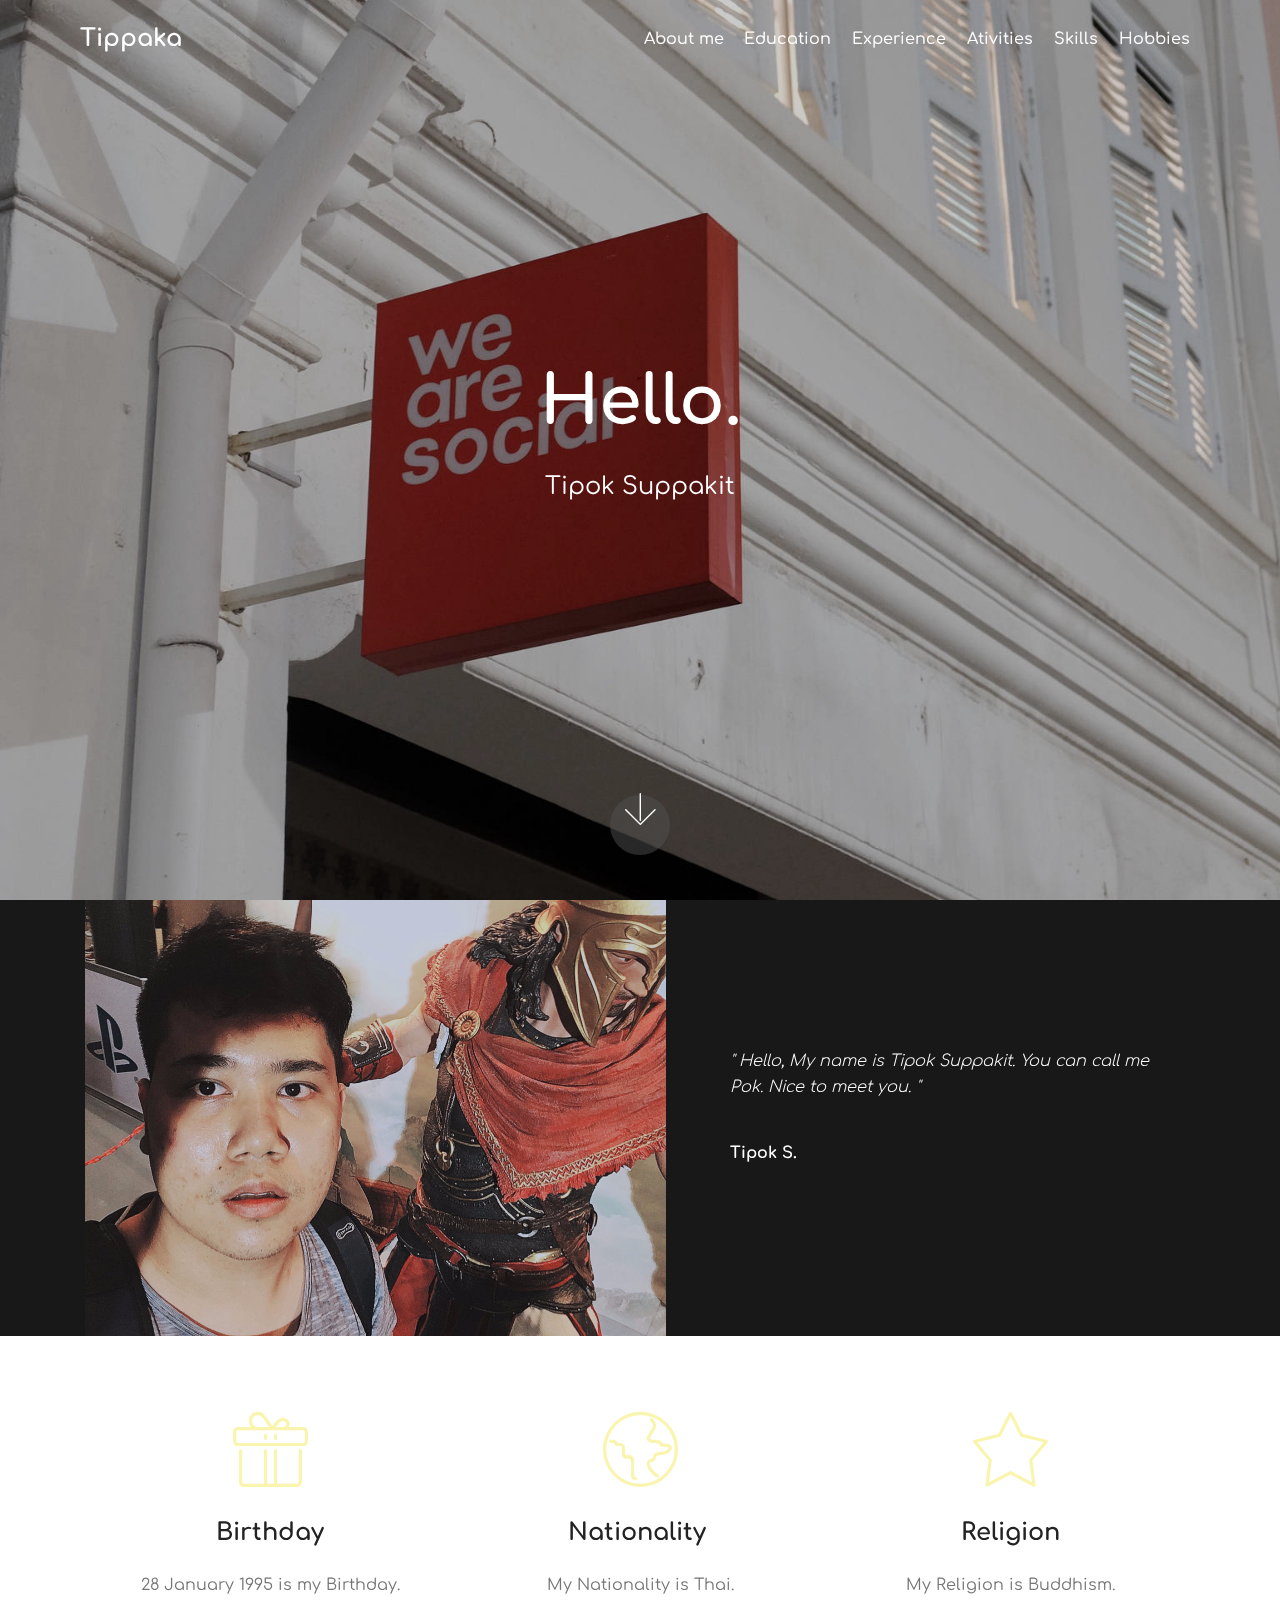
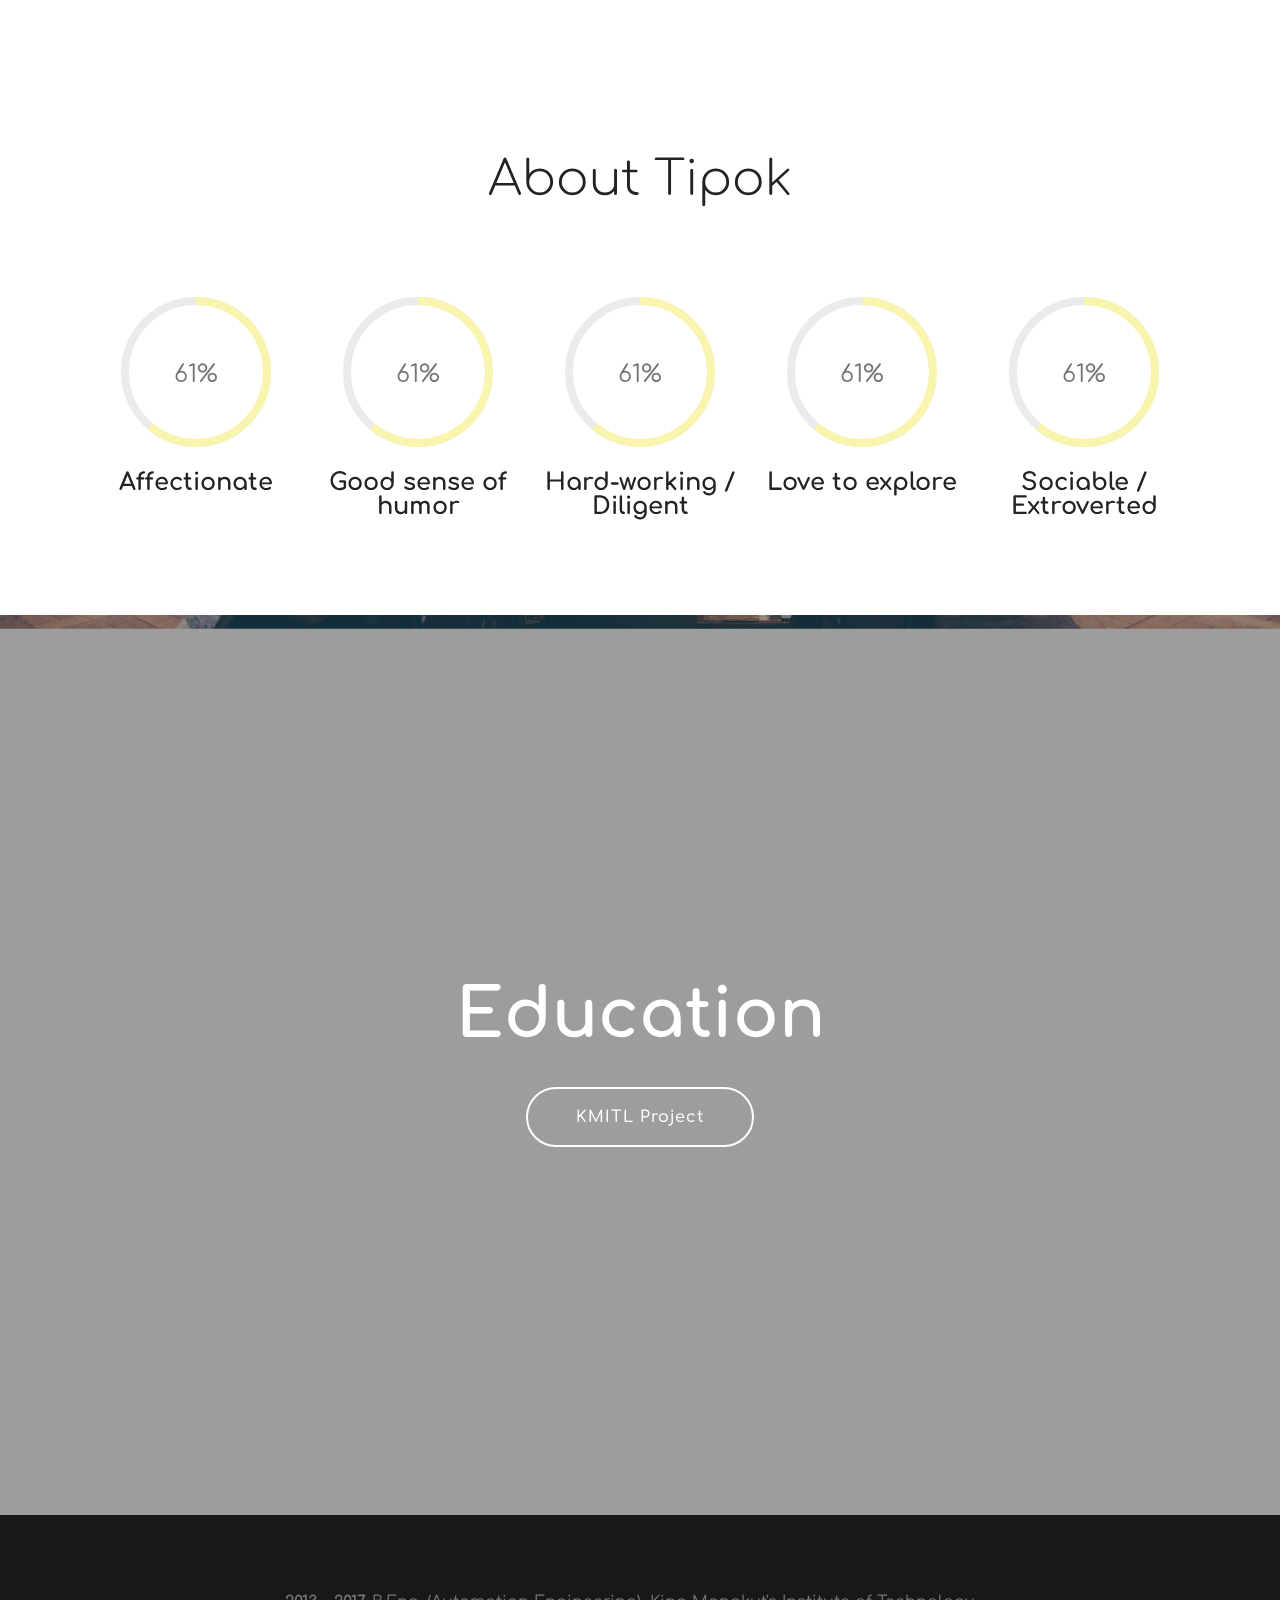
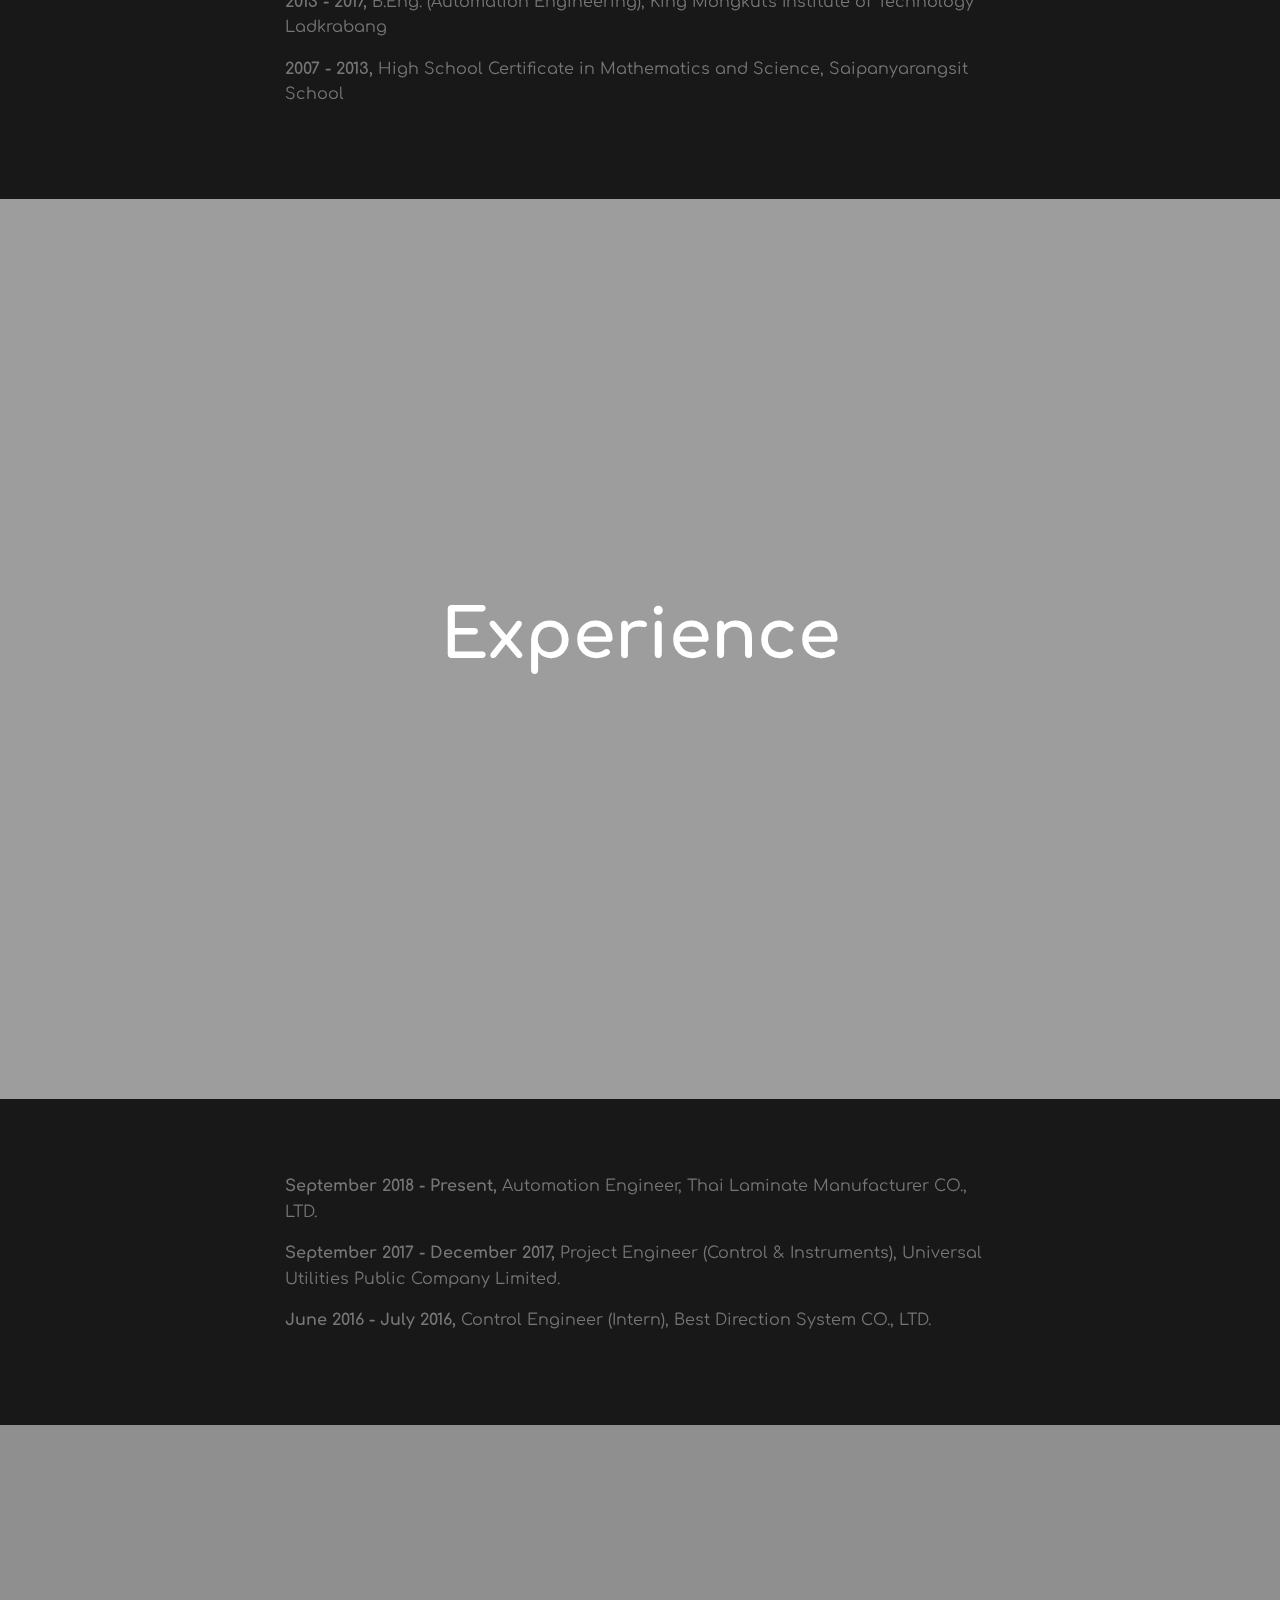
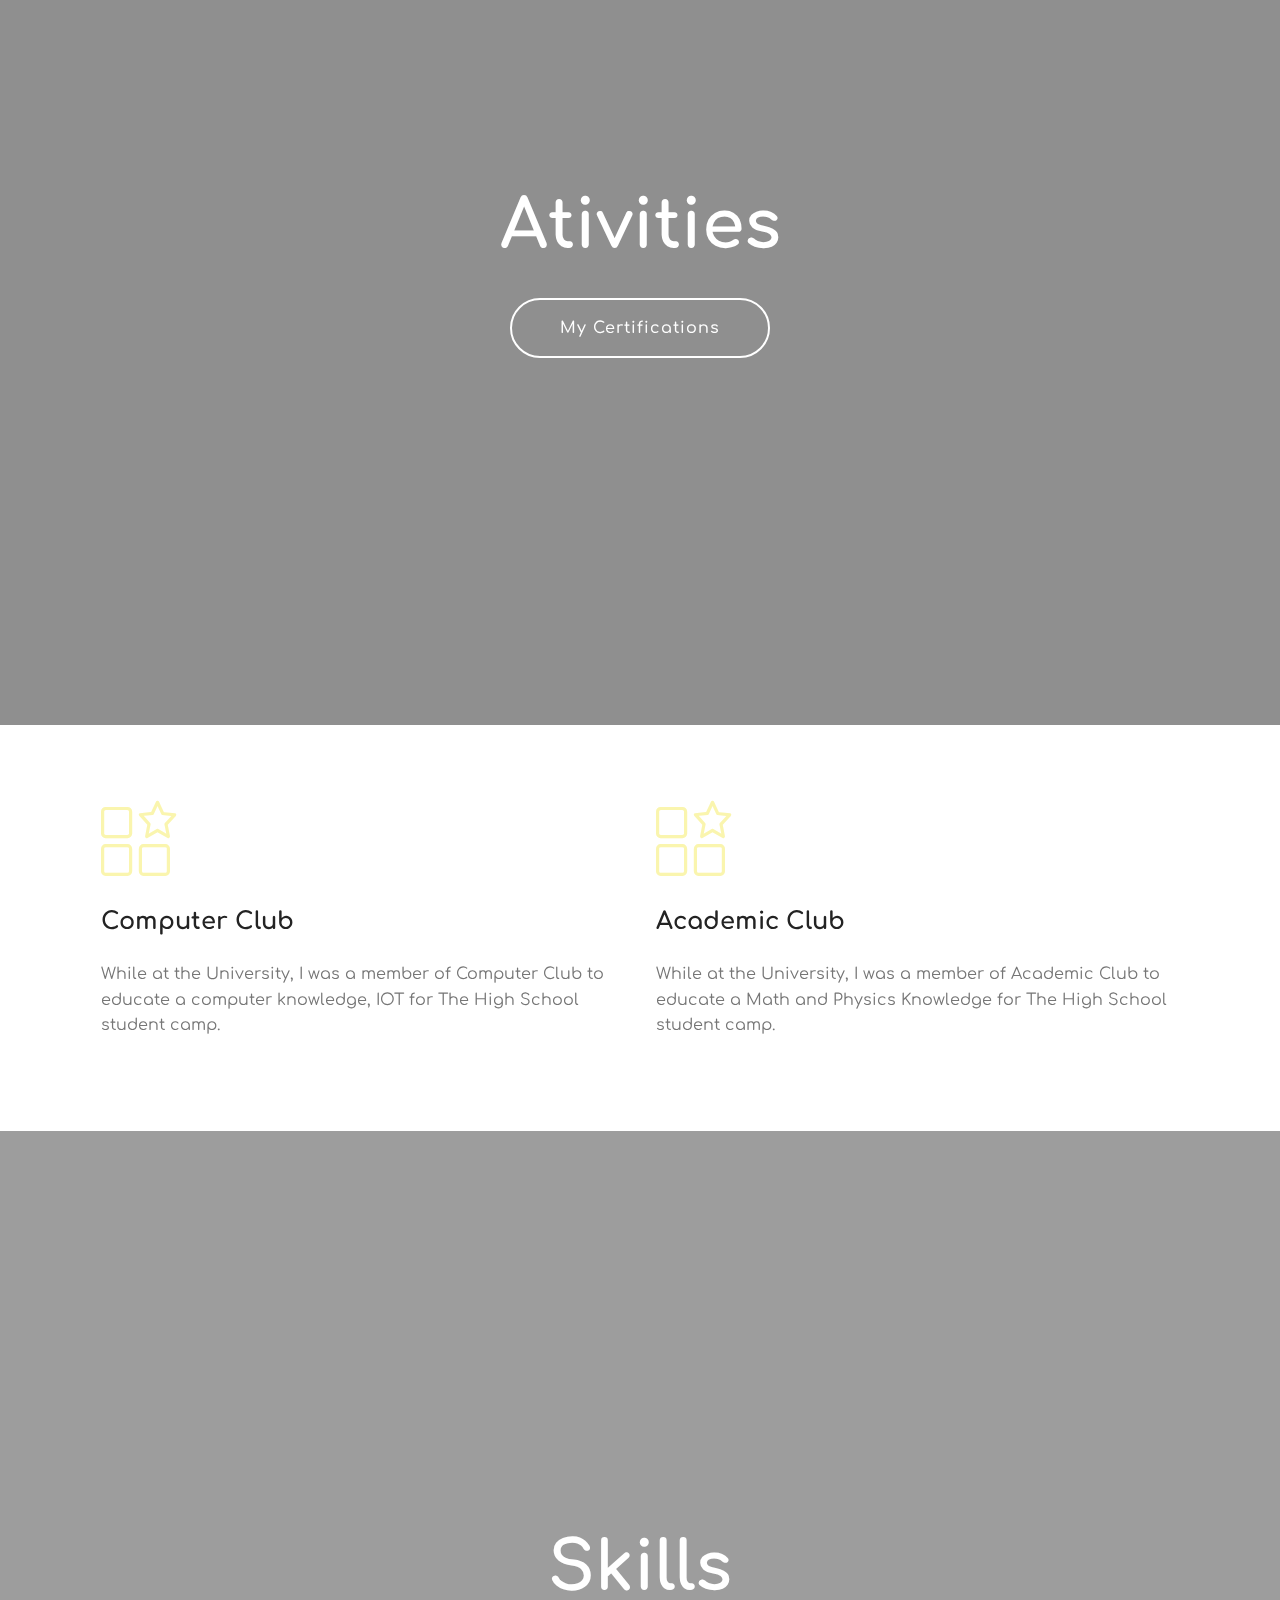
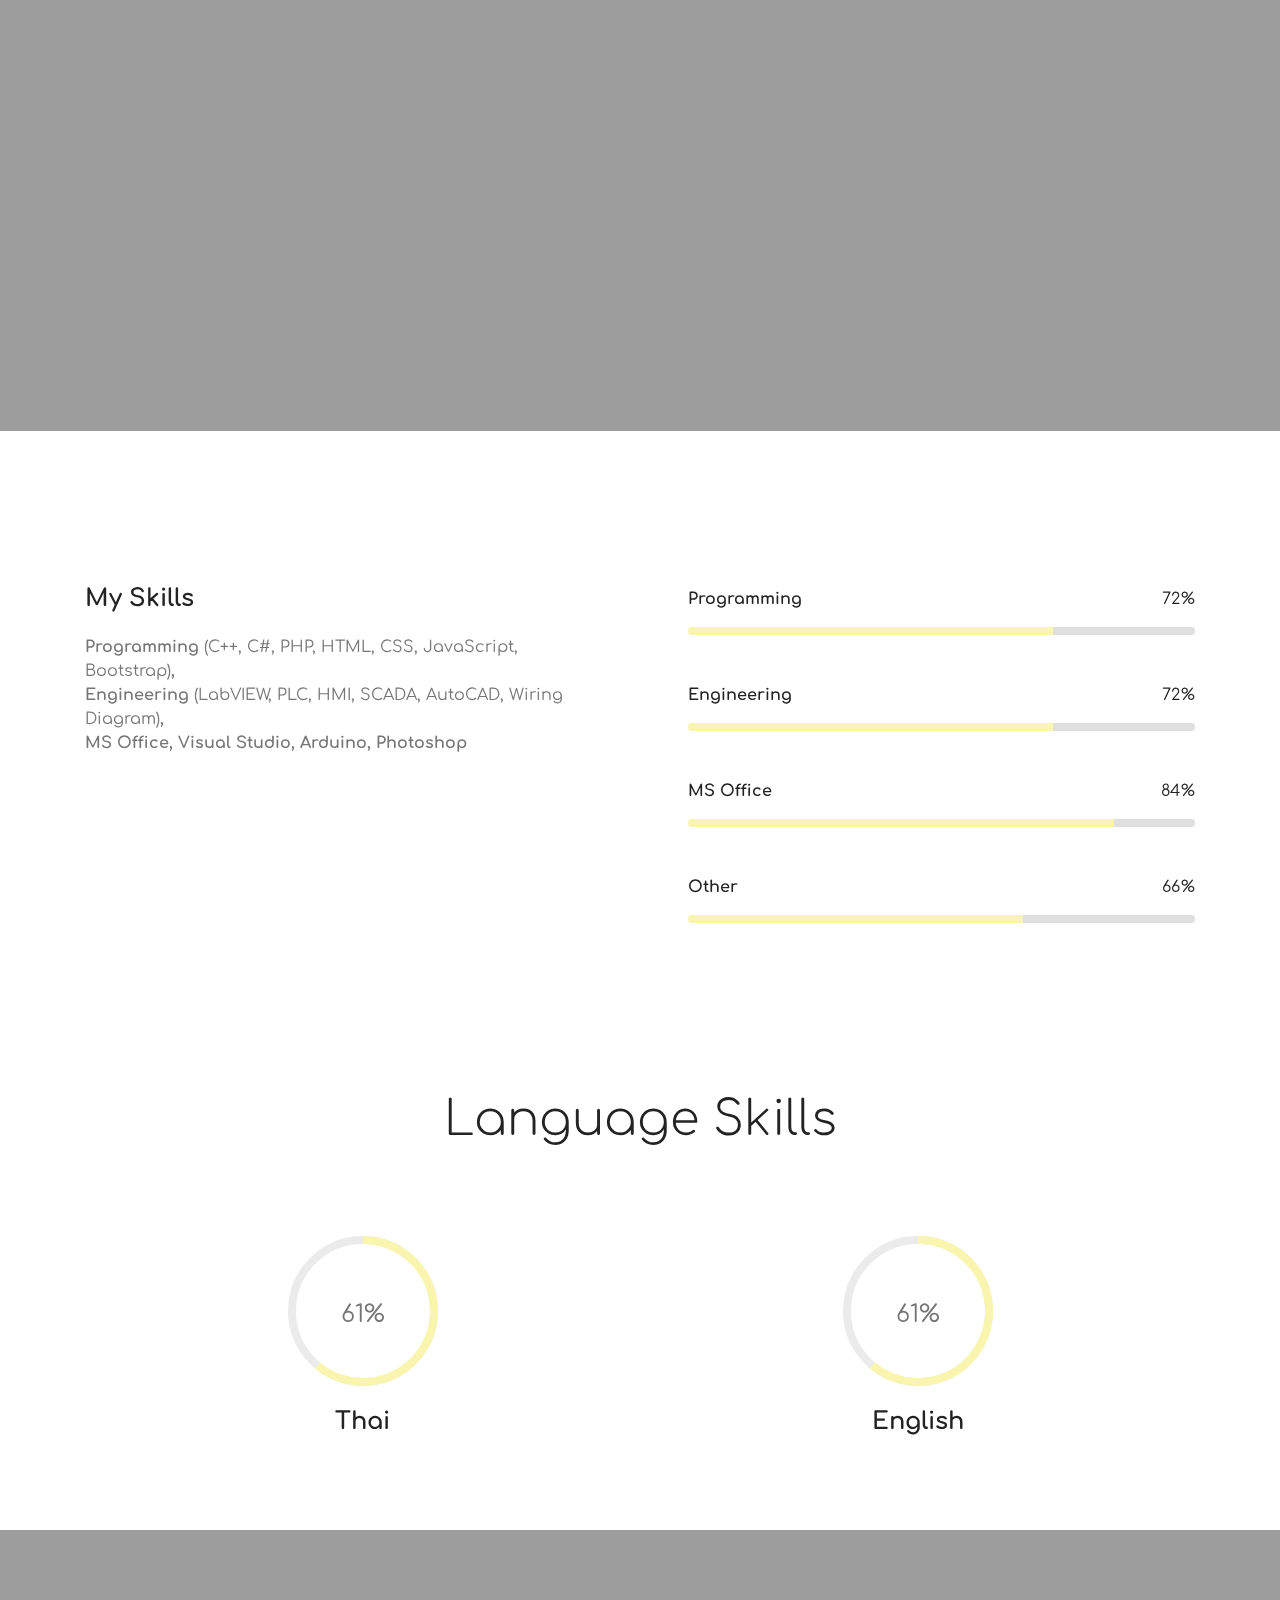
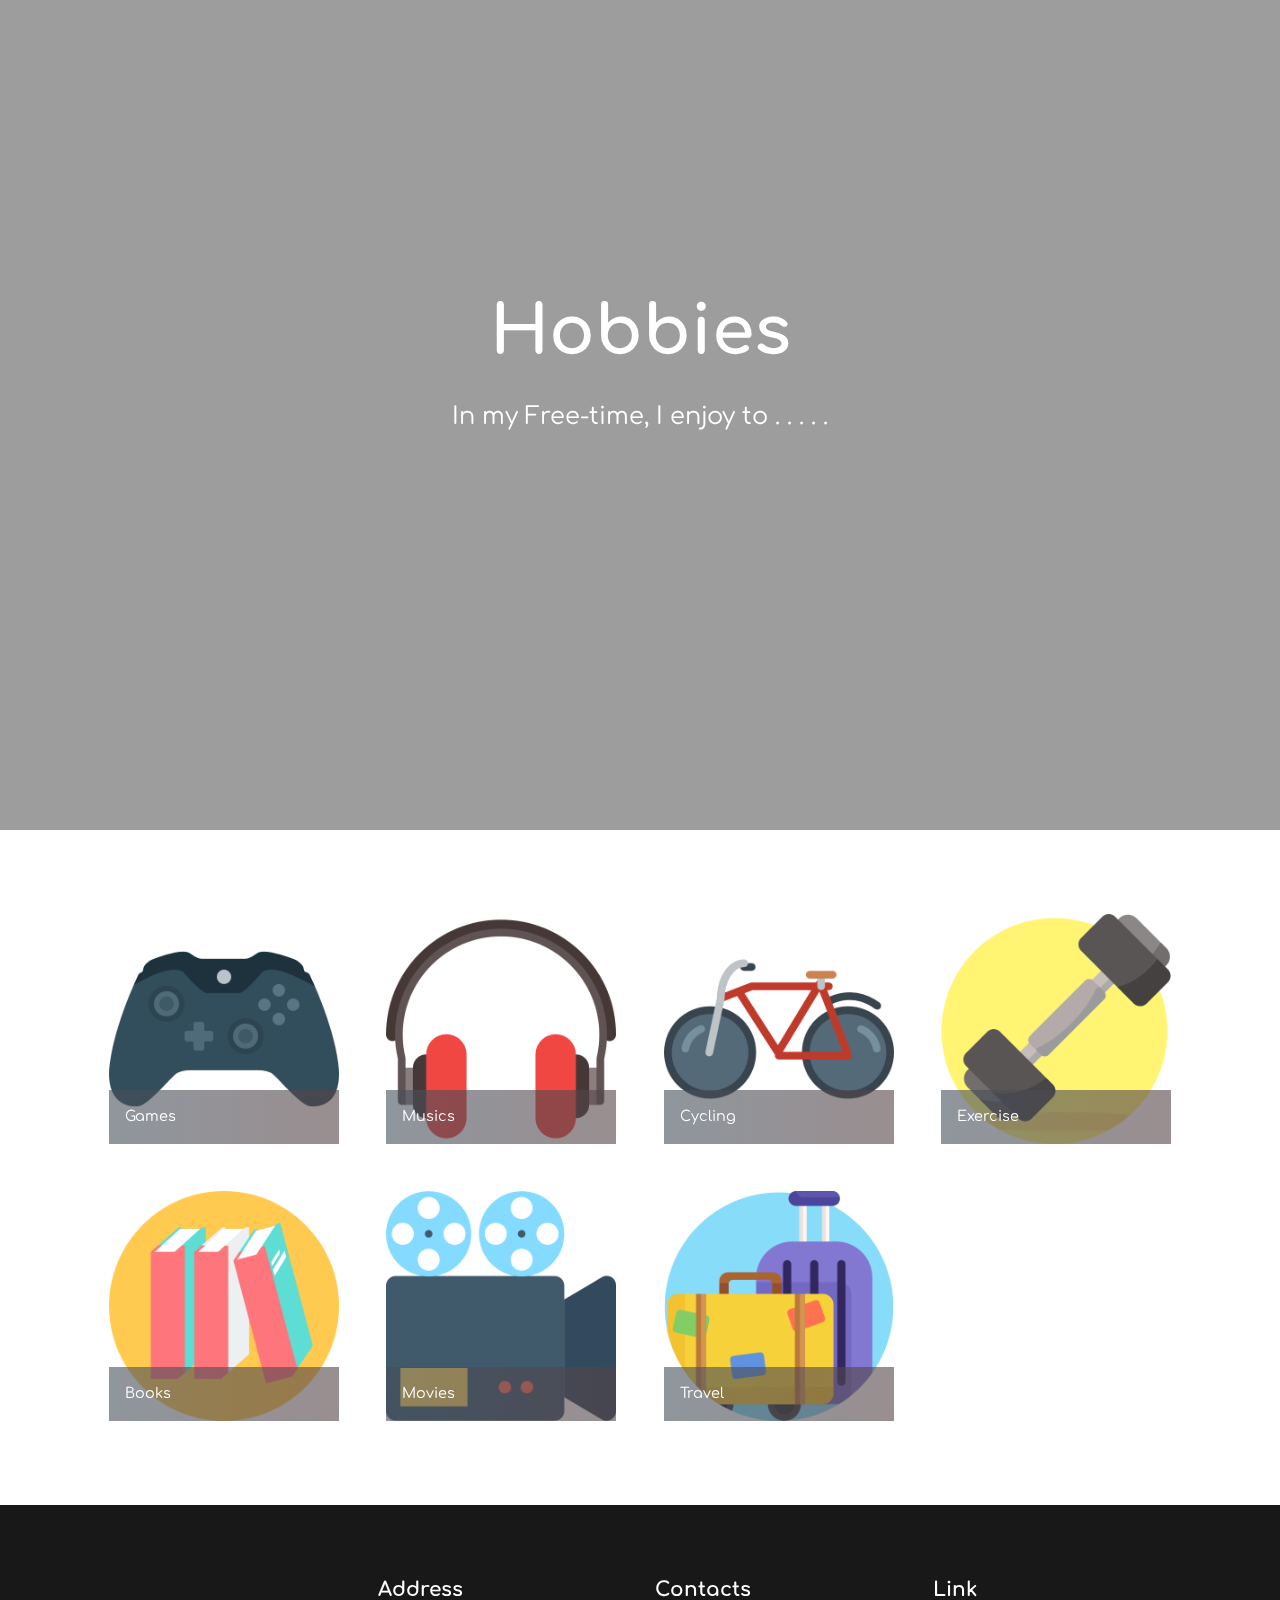
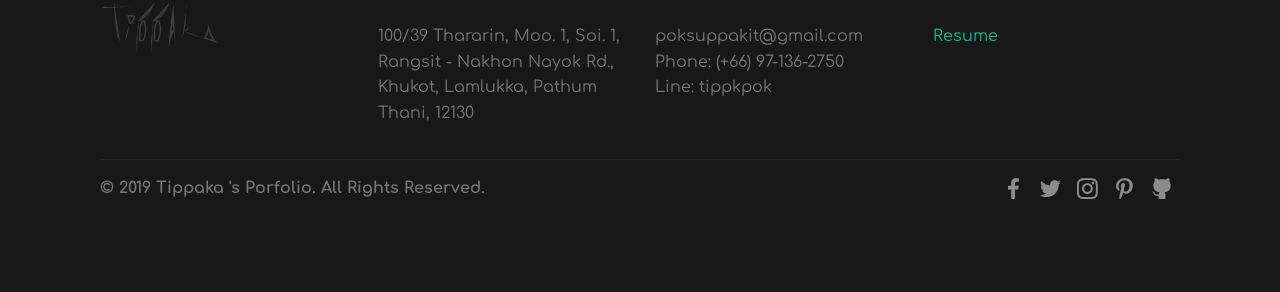
==== commit 16ebcc42: "Update Web" ====
--- a/index.html
+++ b/index.html
@@ -62,7 +62,7 @@
     </nav>
 </section>
 
-<section class="engine"><a href="https://mobiri.se/h">how to create a web page</a></section><section class="cid-qXhS6RwJpb mbr-fullscreen mbr-parallax-background" id="header2-h">
+<section class="engine"><a href="https://mobiri.se/c">website builder</a></section><section class="cid-qXhS6RwJpb mbr-fullscreen mbr-parallax-background" id="header2-h">
 
     
 
@@ -95,15 +95,15 @@
     <div class="container">
         <div class="media-container-row">
             <div class="mbr-figure pr-lg-5" style="width: 130%;">
-              <img src="assets/images/img-5465-1162x872.jpg" alt="" title="">
+              <img src="assets/images/img-5466-1162x872.jpg" alt="" title="">
             </div>
             <div class="media-content px-3 align-self-center mbr-white py-2">
                     <p class="mbr-text testimonial-text mbr-fonts-style display-7">
-                       <br>" Hello, My name is Tipok Suppakit. My nickname is POK. Nice to meet you. " 
+                       <br>" Hello, My name is Tipok Suppakit. You can call me Pok. Nice to meet you. " 
                     </p>
                     <p class="mbr-author-name pt-4 mb-2 mbr-fonts-style display-7">
                        Tipok S.</p>
-                    <p class="mbr-author-desc mbr-fonts-style display-7">Engineer</p>
+                    <p class="mbr-author-desc mbr-fonts-style display-7">&nbsp;</p>
             </div>
         </div>
     </div>
@@ -119,7 +119,7 @@
 
             <div class="card p-3 col-12 col-md-6 col-lg-4">
                 <div class="card-img pb-3">
-                    <span class="mbr-iconfont mbri-gift" style="color: rgb(250, 187, 144);"></span>
+                    <span class="mbr-iconfont mbri-gift" style="color: rgb(250, 245, 174); font-size: 75px;"></span>
                 </div>
                 <div class="card-box">
                     <h4 class="card-title py-3 mbr-fonts-style display-5"><strong>
@@ -133,7 +133,7 @@
 
             <div class="card p-3 col-12 col-md-6 col-lg-4">
                 <div class="card-img pb-3">
-                    <span class="mbr-iconfont mbri-globe" style="color: rgb(250, 187, 144);"></span>
+                    <span class="mbr-iconfont mbri-globe" style="color: rgb(250, 245, 174); font-size: 75px;"></span>
                 </div>
                 <div class="card-box">
                     <h4 class="card-title py-3 mbr-fonts-style display-5"><strong>Nationality&nbsp;</strong></h4>
@@ -145,7 +145,7 @@
 
             <div class="card p-3 col-12 col-md-6 col-lg-4">
                 <div class="card-img pb-3">
-                    <span class="mbr-iconfont mbri-star" style="color: rgb(250, 187, 144);"></span>
+                    <span class="mbr-iconfont mbri-star" style="color: rgb(250, 245, 174); font-size: 75px;"></span>
                 </div>
                 <div class="card-box">
                     <h4 class="card-title py-3 mbr-fonts-style display-5"><strong>
@@ -201,8 +201,8 @@
 
             <div class="card p-3 align-center">
                 <div class="wrap">
-                    <div class="pie_progress progress3" role="progressbar" data-goal="75">
-                        <p class="pie_progress__number mbr-fonts-style display-5"></p>
+                    <div class="pie_progress progress3" role="progressbar" data-goal="78">
+                        <p class="pie_progress__number mbr-fonts-style display-5">75%</p>
                     </div>
                 </div> 
                 <div class="mbr-crt-title pt-3">
@@ -212,7 +212,7 @@
 
             <div class="card p-3 align-center">
                 <div class="wrap">
-                    <div class="pie_progress progress4" role="progressbar" data-goal="85">
+                    <div class="pie_progress progress4" role="progressbar" data-goal="82">
                         <p class="pie_progress__number mbr-fonts-style display-5">85%</p>
                     </div>
                 </div> 
@@ -223,8 +223,8 @@
 
             <div class="card p-3 align-center">
                 <div class="wrap">
-                    <div class="pie_progress progress5" role="progressbar" data-goal="80">
-                        <p class="pie_progress__number mbr-fonts-style display-5"></p>
+                    <div class="pie_progress progress5" role="progressbar" data-goal="86">
+                        <p class="pie_progress__number mbr-fonts-style display-5">80%</p>
                     </div>
                 </div> 
                 <div class="mbr-crt-title pt-3">
@@ -261,7 +261,7 @@
 
     <div class="container">
         <div class="media-container-row">
-            <div class="mbr-text col-12 col-md-8 mbr-fonts-style display-7"><p><strong>2013-2017, </strong>B.Eng. (Automation Engineering), King Mongkut's Institute of Technology Ladkrabang<strong>&nbsp;</strong></p><p><strong>2007-2013, </strong>High School Certificate in Mathematics and Science, Saipanyarangsit School</p><p></p></div>
+            <div class="mbr-text col-12 col-md-8 mbr-fonts-style display-7"><p><strong>2013 - 2017, </strong>B.Eng. (Automation Engineering), King Mongkut's Institute of Technology Ladkrabang<strong>&nbsp;</strong></p><p><strong>2007 - 2013, </strong>High School Certificate in Mathematics and Science, Saipanyarangsit School</p><p></p></div>
         </div>
     </div>
 </section>
@@ -292,7 +292,7 @@
 
     <div class="container">
         <div class="media-container-row">
-            <div class="mbr-text col-12 col-md-8 mbr-fonts-style display-7"><p><strong>September 2018 - Present, </strong>Automation Engineer, Thai Laminate Manufacturer CO., LTD.</p><p><strong>September 2017 - December 2017, </strong>Project<strong>&nbsp;</strong>Engineer (Control &amp; Instruments),&nbsp;<span style="font-size: 1rem;">Universal Utilities Public Company Limited.</span></p><p><strong>June 2016 - July 2016, </strong><span style="font-size: 1rem;">Control Engineer (Intern), Best Direction System CO., LTD.</span><br></p></div>
+            <div class="mbr-text col-12 col-md-8 mbr-fonts-style display-7"><p><strong>September 2018 - Present,&nbsp;</strong><span style="font-size: 1rem;">Automation Engineer, Thai Laminate Manufacturer CO., LTD.</span></p><p><strong>September 2017 - December 2017, </strong>Project<strong>&nbsp;</strong>Engineer (Control &amp; Instruments),&nbsp;<span style="font-size: 1rem;">Universal Utilities Public Company Limited.</span></p><p><strong>June 2016 - July 2016, </strong><span style="font-size: 1rem;">Control Engineer (Intern), Best Direction System CO., LTD.</span><br></p></div>
         </div>
     </div>
 </section>
@@ -311,7 +311,7 @@
                 </h1>
                 
                 
-                <div class="mbr-section-btn"><a class="btn btn-md btn-white-outline display-7" href="Cert.html">Certifications</a></div>
+                <div class="mbr-section-btn"><a class="btn btn-md btn-white-outline display-7" href="Cert.html">My Certifications</a></div>
             </div>
         </div>
     </div>
@@ -328,21 +328,21 @@
 
             <div class="card p-3 col-12 col-md-6">
                 <div class="card-img pb-3">
-                    <span class="mbr-iconfont mbri-features" style="color: rgb(250, 187, 144);"></span>
+                    <span class="mbr-iconfont mbri-features" style="color: rgb(250, 245, 174); font-size: 75px;"></span>
                 </div>
                 <div class="card-box">
                     <h4 class="card-title py-3 mbr-fonts-style display-5"><strong>Computer Club</strong></h4>
-                    <p class="mbr-text mbr-fonts-style display-7">While at the University, I was a member of Computer Club to educate a computer knowledge for The High School student camp.</p>
+                    <p class="mbr-text mbr-fonts-style display-7">While at the University, I was a member of Computer Club to educate a computer knowledge, IOT for The High School student camp.</p>
                 </div>
             </div>
 
             <div class="card p-3 col-12 col-md-6">
                 <div class="card-img pb-3">
-                    <span class="mbr-iconfont mbri-features" style="color: rgb(250, 187, 144);"></span>
+                    <span class="mbr-iconfont mbri-features" style="color: rgb(250, 245, 174); font-size: 75px;"></span>
                 </div>
                 <div class="card-box">
                     <h4 class="card-title py-3 mbr-fonts-style display-5"><strong>Academic Club</strong></h4>
-                    <p class="mbr-text mbr-fonts-style display-7">While at the University, I was a member to educate a Math and Physics Knowledge for The High School student camp.</p>
+                    <p class="mbr-text mbr-fonts-style display-7">While at the University, I was a member of Academic Club to educate a Math and Physics Knowledge for The High School student camp.</p>
                 </div>
             </div>
 
@@ -389,7 +389,7 @@
             <div class="col-md-6 text-elements">
                 <h4 class="section-content-title pb-3 align-left mbr-fonts-style display-5"><strong>
                     My Skills</strong></h4>
-                <p class="section-content-text align-left mbr-fonts-style display-7">Programming (C++, C#, PHP, HTML, CSS, JavaScript, Bootstrap), Engineering (LabVIEW, PLC, HMI, SCADA, AutoCAD), Arduino, Visual Studio, MS Office, Photoshop<br><br></p>
+                <p class="section-content-text align-left mbr-fonts-style display-7"><strong>Programming </strong>(C++, C#, PHP, HTML, CSS, JavaScript, Bootstrap)<strong>,</strong> <br><strong>Engineering </strong>(LabVIEW, PLC, HMI, SCADA, AutoCAD, Wiring Diagram)<strong>,</strong> <br><strong>MS Office, Visual Studio, Arduino, Photoshop</strong><br><br></p>
             </div>
             <div class="progress_elements col-md-6">
                 <div class="progress1 pb-5">
@@ -403,7 +403,7 @@
                             <span>%</span>
                         </div>
                     </div>
-                    <progress class="progress progress-primary " max="100" value="75">
+                    <progress class="progress progress-primary " max="100" value="72">
                     </progress>
                 </div>
                  
@@ -419,7 +419,7 @@
                         <span>%</span>
                     </div>
                     </div>
-                    <progress class="progress progress-primary" max="100" value="70">
+                    <progress class="progress progress-primary" max="100" value="72">
                     </progress>
                 </div>
                 
@@ -435,7 +435,7 @@
                         <span>%</span>
                     </div>
                     </div>
-                    <progress class="progress progress-primary" max="100" value="81">
+                    <progress class="progress progress-primary" max="100" value="84">
                     </progress>
                 </div>
                 
@@ -451,7 +451,7 @@
                         <span>%</span>
                     </div>
                     </div>
-                    <progress class="progress progress-primary" max="100" value="65">
+                    <progress class="progress progress-primary" max="100" value="66">
                     </progress>
                 </div>
             
@@ -580,7 +580,7 @@
             </div>
             <div class="media-container-row mbr-white">
                 <div class="col-sm-6 copyright">
-                    <p class="mbr-text mbr-fonts-style display-7"><strong>© 2018 Tippaka 's Porfolio by Tipok. All Rights Reserved.</strong></p>
+                    <p class="mbr-text mbr-fonts-style display-7"><strong>© 2019 Tippaka 's Porfolio. All Rights Reserved.</strong></p>
                 </div>
                 <div class="col-md-6">
                     <div class="social-list align-right">
@@ -609,11 +609,7 @@
                                 <span class="mbr-iconfont mbr-iconfont-social socicon-github socicon"></span>
                             </a>
                         </div>
-                        <div class="soc-item">
-                            <a href="https://steamcommunity.com/id/tippaka">
-                                <span class="mbr-iconfont mbr-iconfont-social socicon-steam socicon"></span>
-                            </a>
-                        </div>
+                        
                     </div>
                 </div>
             </div>
--- a/assets/mobirise/css/mbr-additional.css
+++ b/assets/mobirise/css/mbr-additional.css
@@ -1806,6 +1806,10 @@
   font-size: 96px;
   color: #149dcc;
 }
+.cid-qYTt3aOZHB .card-title,
+.cid-qYTt3aOZHB .card-img B {
+  color: #232323;
+}
 .cid-qXVBABjzrz {
   padding-top: 60px;
   padding-bottom: 60px;
@@ -1832,7 +1836,7 @@
   stroke: rgba(206, 206, 206, 0.4);
 }
 .cid-qXVBABjzrz path {
-  stroke: #fabb90;
+  stroke: #faf5ae;
 }
 @media (max-width: 991px) and (min-width: 768px) {
   .cid-qXVBABjzrz .card {
@@ -1842,13 +1846,24 @@
 }
 .cid-qXVBABjzrz .mbr-section-title {
   text-align: center;
+  color: #232323;
+}
+.cid-qXVBABjzrz P {
+  color: #767676;
+}
+.cid-qXVBABjzrz B {
+  color: #767676;
 }
 .cid-r0CcQlfKVF {
   background-image: url("../../../assets/images/mbr-2-1920x1280.jpg");
 }
+.cid-r0CcQlfKVF .mbr-text,
+.cid-r0CcQlfKVF .mbr-section-btn {
+  text-align: center;
+}
 .cid-r18fUVcqhj {
-  padding-top: 60px;
-  padding-bottom: 60px;
+  padding-top: 75px;
+  padding-bottom: 75px;
   background-color: #181818;
 }
 .cid-r18fUVcqhj .mbr-text,
@@ -1856,14 +1871,14 @@
   color: #767676;
 }
 .cid-r18fUVcqhj .mbr-text P {
-  color: #808080;
+  color: #767676;
 }
 .cid-r0GzgaE2mB {
   background-image: url("../../../assets/images/mbr-3-1920x1280.jpg");
 }
 .cid-r18fX0SfAi {
-  padding-top: 60px;
-  padding-bottom: 60px;
+  padding-top: 75px;
+  padding-bottom: 75px;
   background-color: #181818;
 }
 .cid-r18fX0SfAi .mbr-text,
@@ -1871,7 +1886,7 @@
   color: #767676;
 }
 .cid-r18fX0SfAi .mbr-text P {
-  color: #808080;
+  color: #767676;
 }
 .cid-r0CdSZyMw9 {
   background-image: url("../../../assets/images/mixing-console-installation-music-114981-5184x3456-2000x1333.jpg");
@@ -1934,7 +1949,7 @@
 }
 .cid-qXWn6X6Y8N .section-content-title {
   font-weight: 500;
-  text-align: right;
+  text-align: left;
   color: #232323;
 }
 .cid-qXWn6X6Y8N .progress_value {
@@ -1953,25 +1968,25 @@
   background: rgba(206, 206, 206, 0.4);
 }
 .cid-qXWn6X6Y8N progress::-webkit-progress-value {
-  background: #fabb90;
+  background: #faf5ae;
 }
 .cid-qXWn6X6Y8N progress[value]::-moz-progress-bar {
-  background: #fabb90;
+  background: #faf5ae;
 }
 .cid-qXWn6X6Y8N progress::-ms-fill {
-  background: #fabb90;
+  background: #faf5ae;
 }
 .cid-qXWn6X6Y8N .progress1 .progressbar-number:before {
-  content: '75';
+  content: '72';
 }
 .cid-qXWn6X6Y8N .progress2 .progressbar-number:before {
-  content: '70';
+  content: '72';
 }
 .cid-qXWn6X6Y8N .progress3 .progressbar-number:before {
-  content: '81';
+  content: '84';
 }
 .cid-qXWn6X6Y8N .progress4 .progressbar-number:before {
-  content: '65';
+  content: '66';
 }
 .cid-qXWn6X6Y8N .progress5 .progressbar-number:before {
   content: '70';
@@ -1986,7 +2001,7 @@
 }
 .cid-qXWn6X6Y8N .section-content-text {
   color: #767676;
-  text-align: right;
+  text-align: left;
 }
 .cid-qXWn6X6Y8N .progressbar-title p,
 .cid-qXWn6X6Y8N .progress_value {
@@ -2018,7 +2033,7 @@
   stroke: rgba(206, 206, 206, 0.4);
 }
 .cid-qXYXPGnXoD path {
-  stroke: #fabb90;
+  stroke: #faf5ae;
 }
 @media (max-width: 991px) and (min-width: 768px) {
   .cid-qXYXPGnXoD .card {
@@ -2030,10 +2045,13 @@
   color: #232323;
 }
 .cid-qXYXPGnXoD P {
-  color: #232323;
+  color: #767676;
 }
 .cid-qXYXPGnXoD .mbr-section-title {
   color: #232323;
+}
+.cid-qXYXPGnXoD B {
+  color: #767676;
 }
 .cid-r0CjUX13fl {
   background-image: url("../../../assets/images/blur-close-up-device-442579-2000x1333.jpg");
@@ -2168,10 +2186,10 @@
   }
 }
 .cid-r1Vg4ZFjvC P {
-  color: #808080;
+  color: #767676;
 }
 .cid-r1Vg4ZFjvC .copyright > p B {
-  color: #808080;
+  color: #767676;
 }
 .cid-r1Vg4ZFjvC B {
   color: #ffffff;
@@ -2581,7 +2599,7 @@
   text-align: center;
 }
 .cid-r4soK5Xmh6 .mbr-text B {
-  color: #808080;
+  color: #ffffff;
 }
 .cid-r25n3WZADZ {
   padding-top: 45px;
@@ -2593,7 +2611,7 @@
   color: #767676;
 }
 .cid-r25n3WZADZ .mbr-text B {
-  color: #808080;
+  color: #767676;
 }
 .cid-r4soMJfJdA {
   padding-top: 45px;
@@ -2608,7 +2626,7 @@
   text-align: center;
 }
 .cid-r4soMJfJdA .mbr-text B {
-  color: #808080;
+  color: #ffffff;
 }
 .cid-r1vrjq1vaZ {
   padding-top: 45px;
@@ -2623,7 +2641,7 @@
   color: #808080;
 }
 .cid-r1vrjq1vaZ .mbr-text P {
-  color: #808080;
+  color: #767676;
 }
 .cid-r4soPq7HbY {
   padding-top: 45px;
@@ -2638,7 +2656,7 @@
   text-align: center;
 }
 .cid-r4soPq7HbY .mbr-text B {
-  color: #808080;
+  color: #ffffff;
 }
 .cid-r2kbswTe7Q {
   padding-top: 45px;
@@ -2650,7 +2668,7 @@
   color: #767676;
 }
 .cid-r2kbswTe7Q .mbr-text P {
-  color: #808080;
+  color: #767676;
 }
 .cid-r2nr3dJOuy {
   padding-top: 45px;
@@ -2665,7 +2683,7 @@
   text-align: center;
 }
 .cid-r2nr3dJOuy .mbr-text B {
-  color: #767676;
+  color: #ffffff;
 }
 .cid-r2kimnnq65 {
   padding-top: 45px;
@@ -2677,7 +2695,7 @@
   color: #767676;
 }
 .cid-r2kimnnq65 .mbr-text P {
-  color: #808080;
+  color: #767676;
 }
 .cid-r2nr2GUuEJ {
   padding-top: 45px;
@@ -2692,7 +2710,7 @@
   text-align: center;
 }
 .cid-r2nr2GUuEJ .mbr-text B {
-  color: #767676;
+  color: #ffffff;
 }
 .cid-r2m0lmkEXT {
   padding-top: 45px;
@@ -2704,7 +2722,7 @@
   color: #767676;
 }
 .cid-r2m0lmkEXT .mbr-text P {
-  color: #808080;
+  color: #767676;
 }
 .cid-r2nr2gIeAw {
   padding-top: 45px;
@@ -2719,7 +2737,7 @@
   text-align: center;
 }
 .cid-r2nr2gIeAw .mbr-text B {
-  color: #767676;
+  color: #ffffff;
 }
 .cid-r2m1oVkfJV {
   padding-top: 45px;
@@ -2731,7 +2749,7 @@
   color: #767676;
 }
 .cid-r2m1oVkfJV .mbr-text P {
-  color: #808080;
+  color: #767676;
 }
 .cid-r2nqIYHPGo {
   padding-top: 45px;
@@ -2746,7 +2764,7 @@
   text-align: center;
 }
 .cid-r2nqIYHPGo .mbr-text B {
-  color: #767676;
+  color: #ffffff;
 }
 .cid-r2noZYSVUb {
   padding-top: 45px;
@@ -2758,7 +2776,7 @@
   color: #767676;
 }
 .cid-r2noZYSVUb .mbr-text P {
-  color: #808080;
+  color: #767676;
 }
 .cid-r4sp1Xfu3v {
   padding-top: 45px;
@@ -2773,7 +2791,7 @@
   text-align: center;
 }
 .cid-r4sp1Xfu3v .mbr-text B {
-  color: #808080;
+  color: #ffffff;
 }
 .cid-r4FCFKQAPI {
   padding-top: 45px;
@@ -2785,7 +2803,7 @@
   color: #767676;
 }
 .cid-r4FCFKQAPI .mbr-text P {
-  color: #808080;
+  color: #767676;
 }
 .cid-r1VeDy8WqR {
   padding-top: 75px;
@@ -2855,8 +2873,8 @@
   }
 }
 .cid-r1VeDy8WqR P {
-  color: #808080;
+  color: #767676;
 }
 .cid-r1VeDy8WqR .copyright > p B {
-  color: #808080;
-}
+  color: #767676;
+}
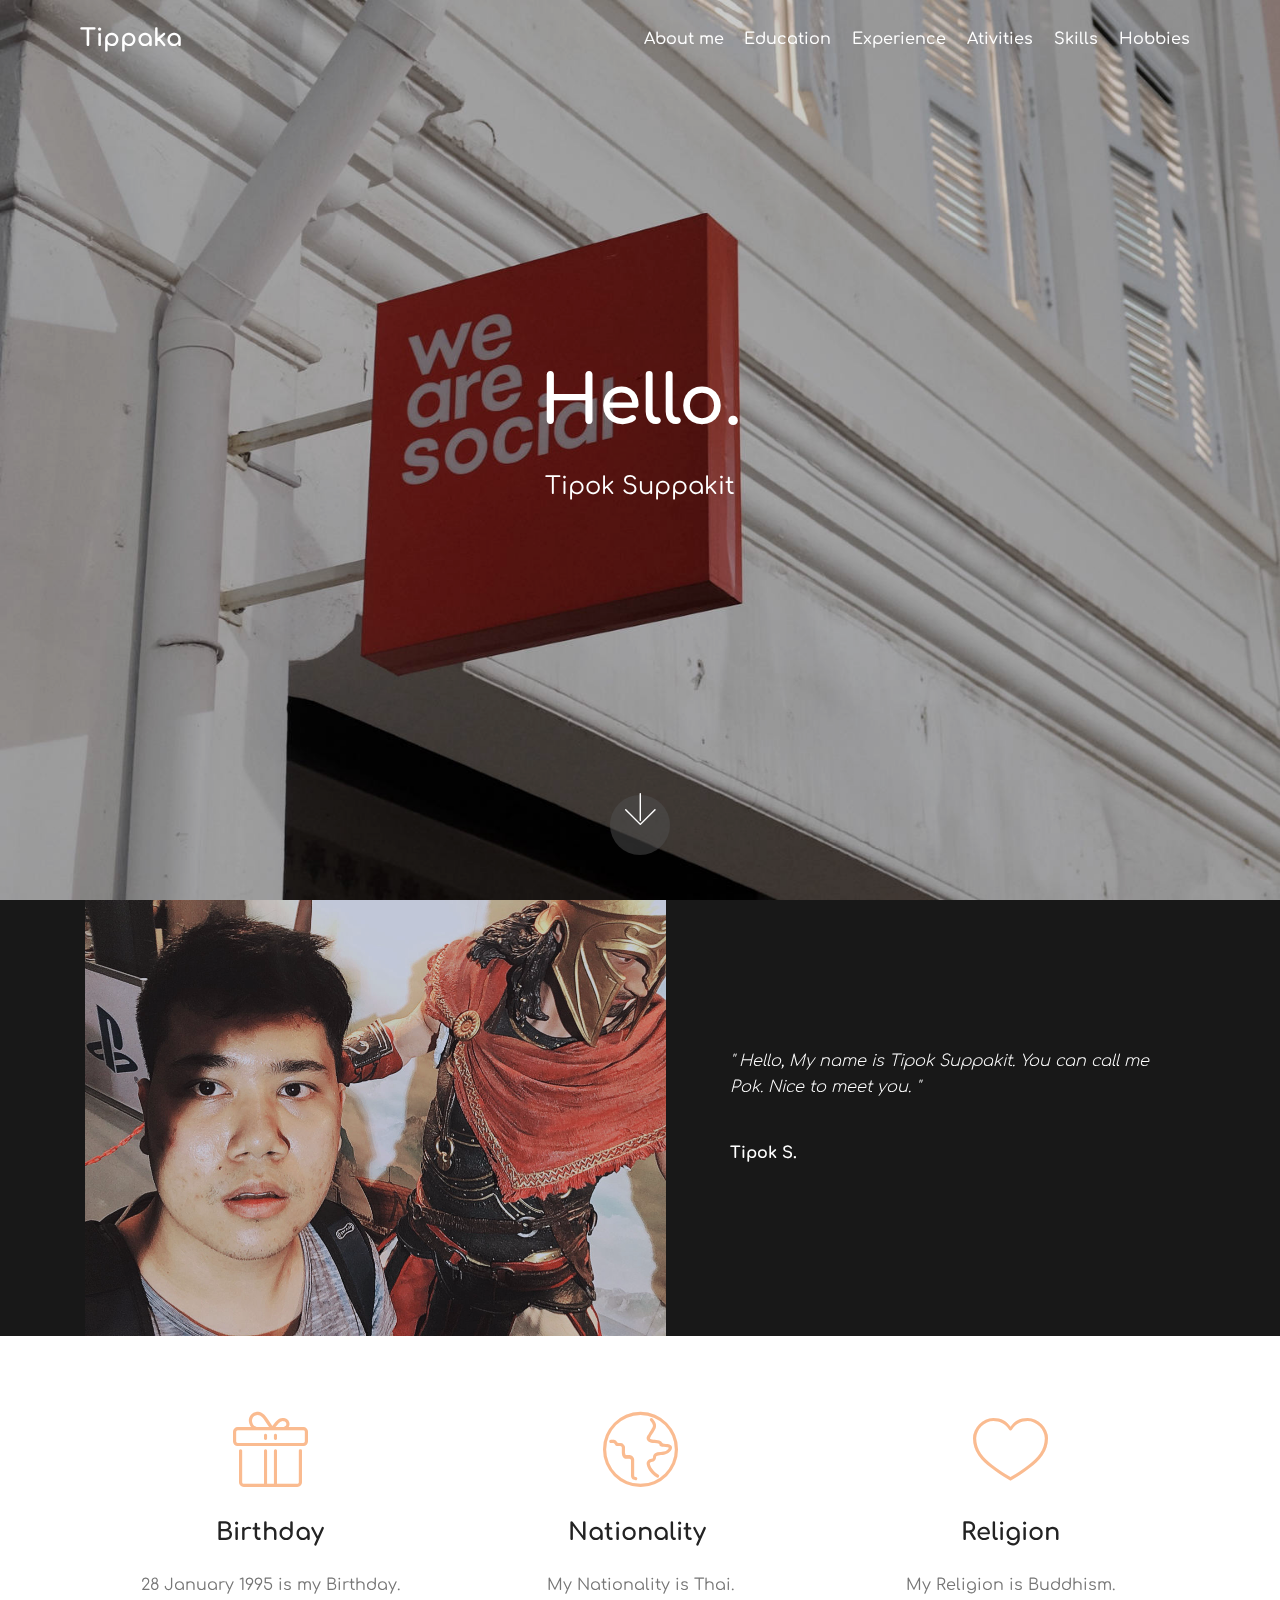
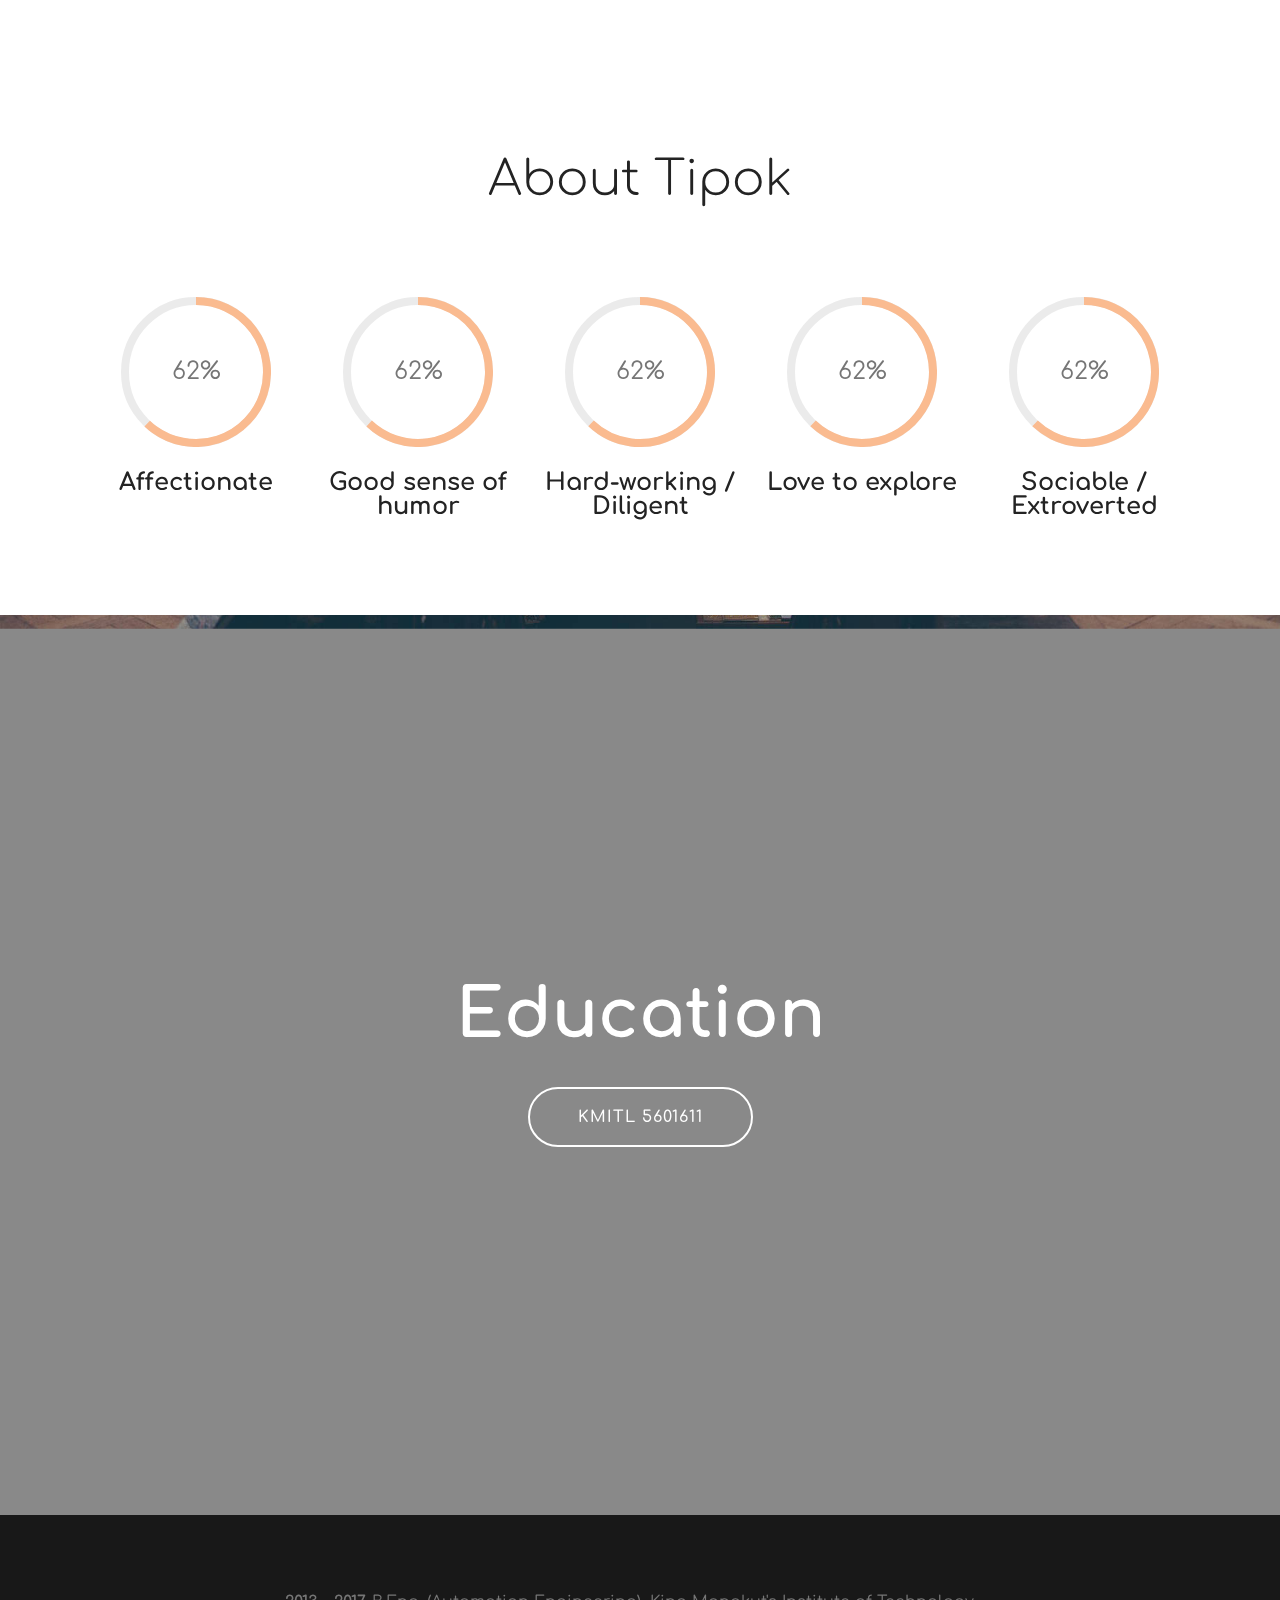
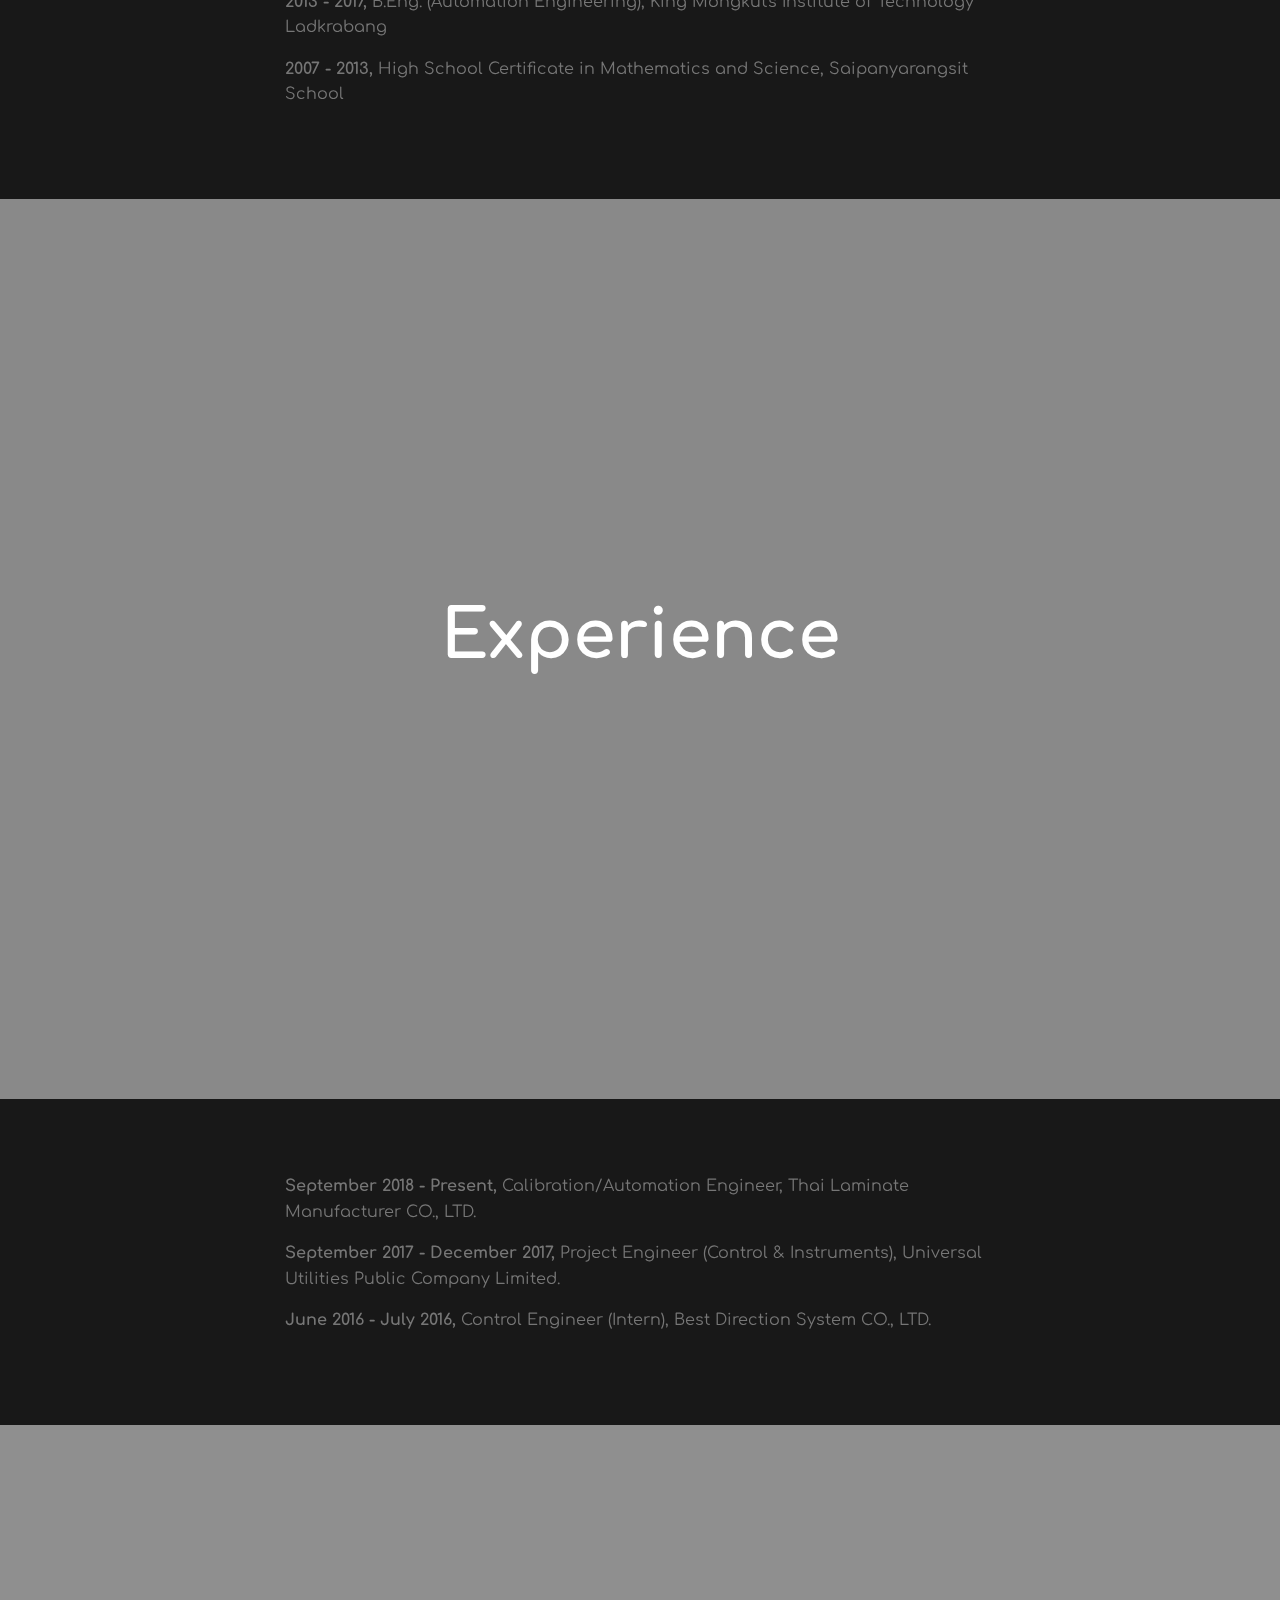
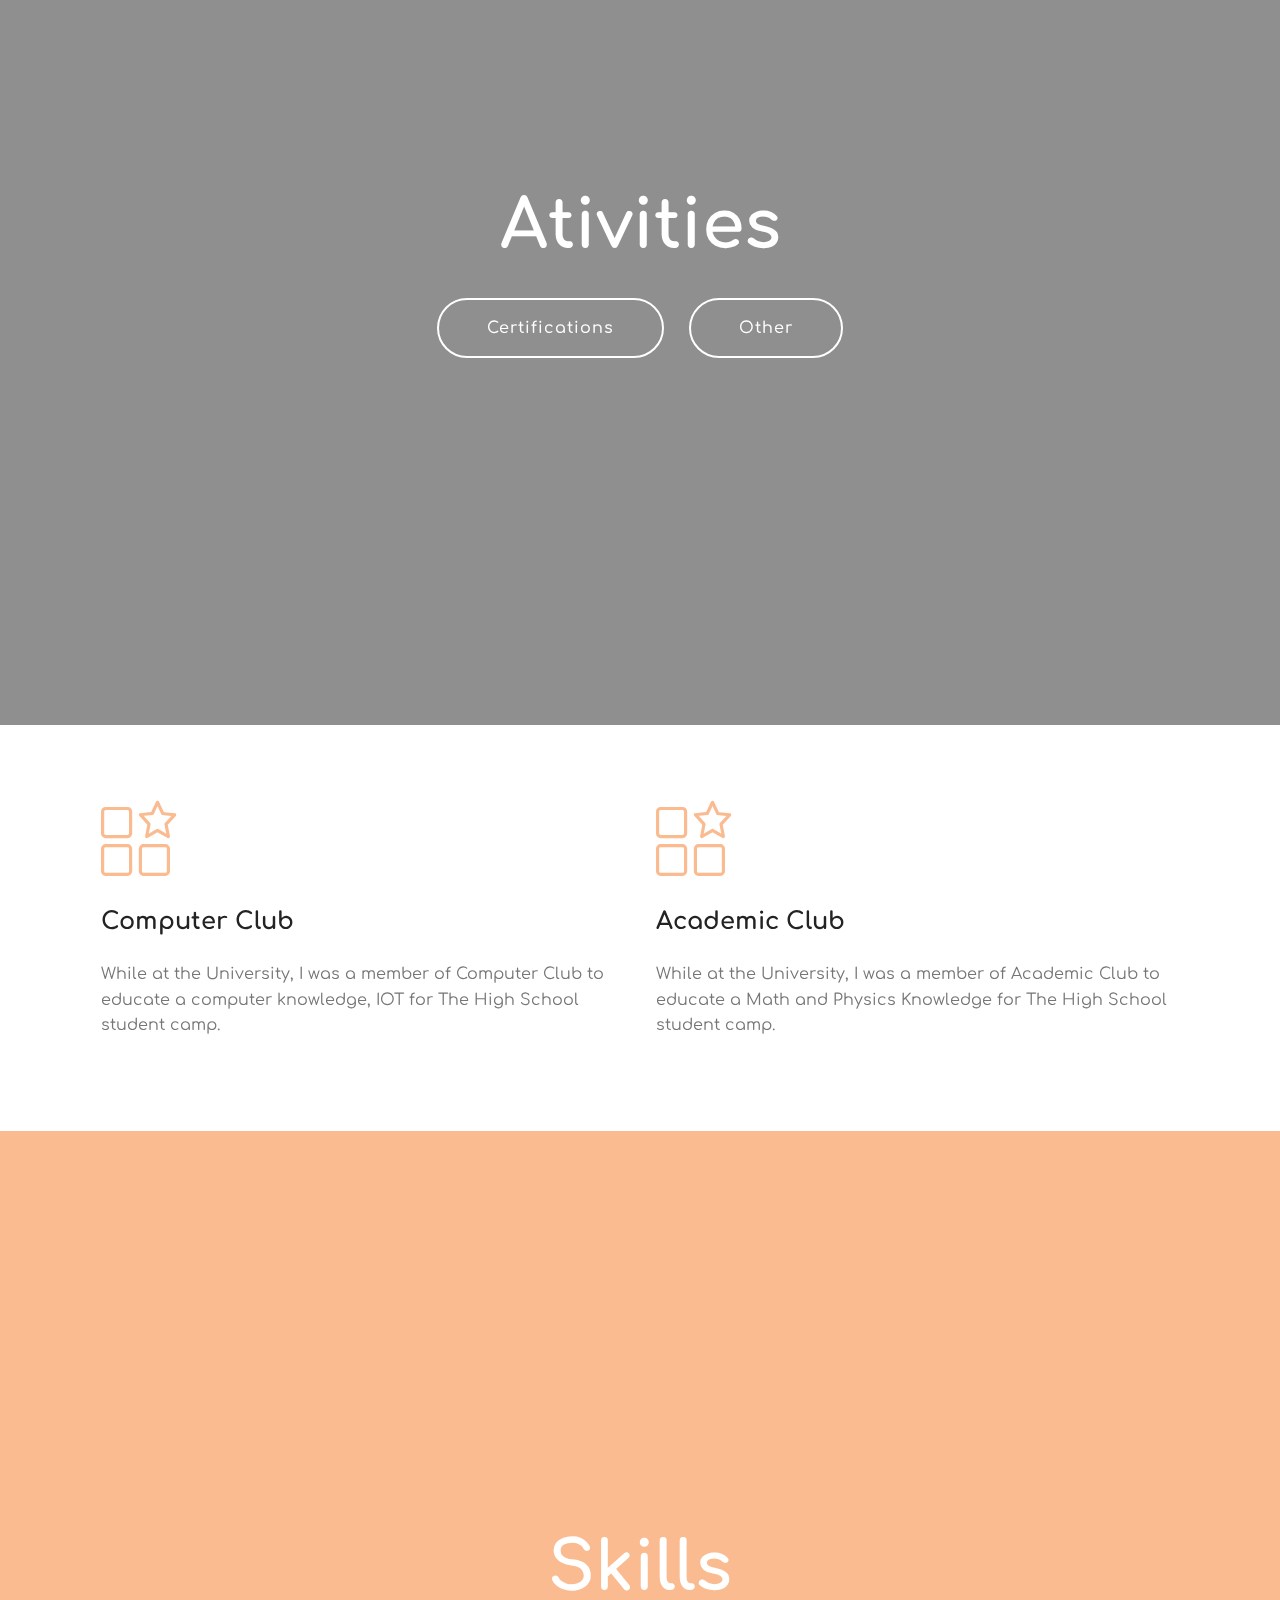
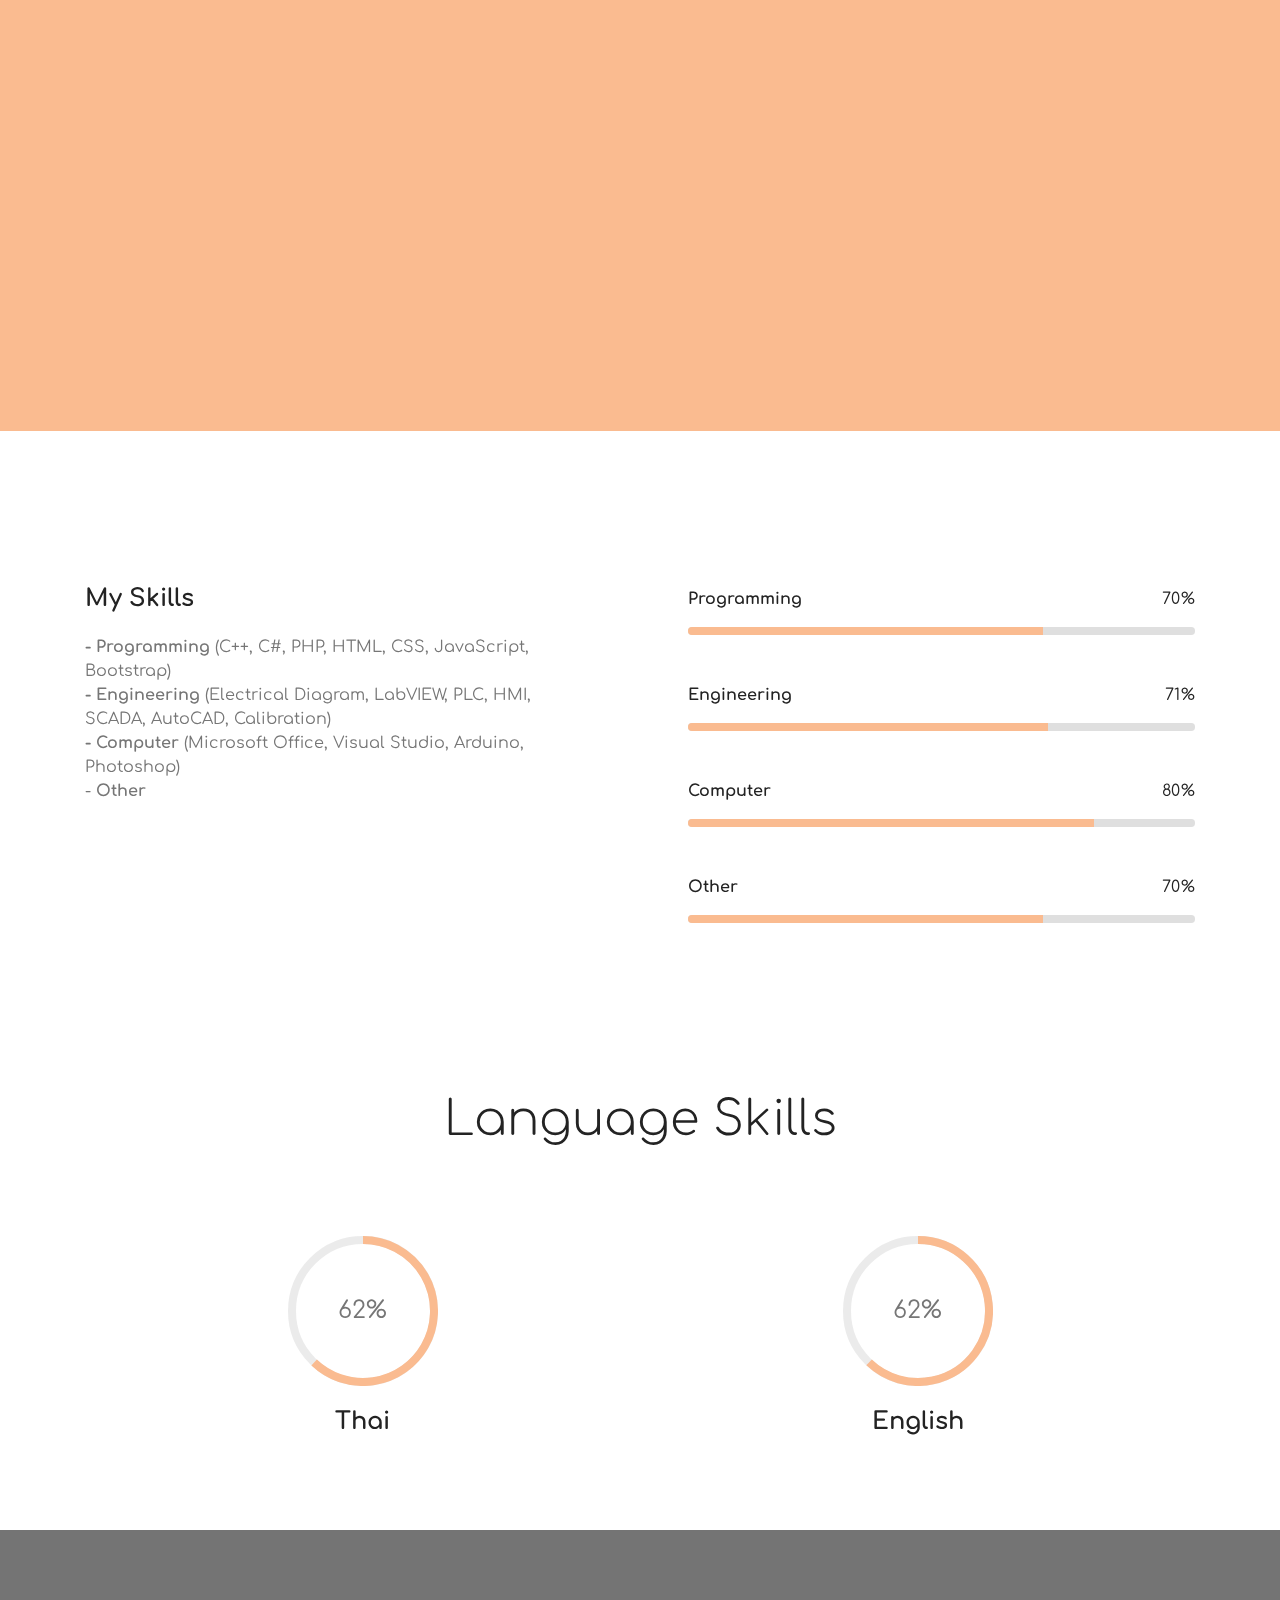
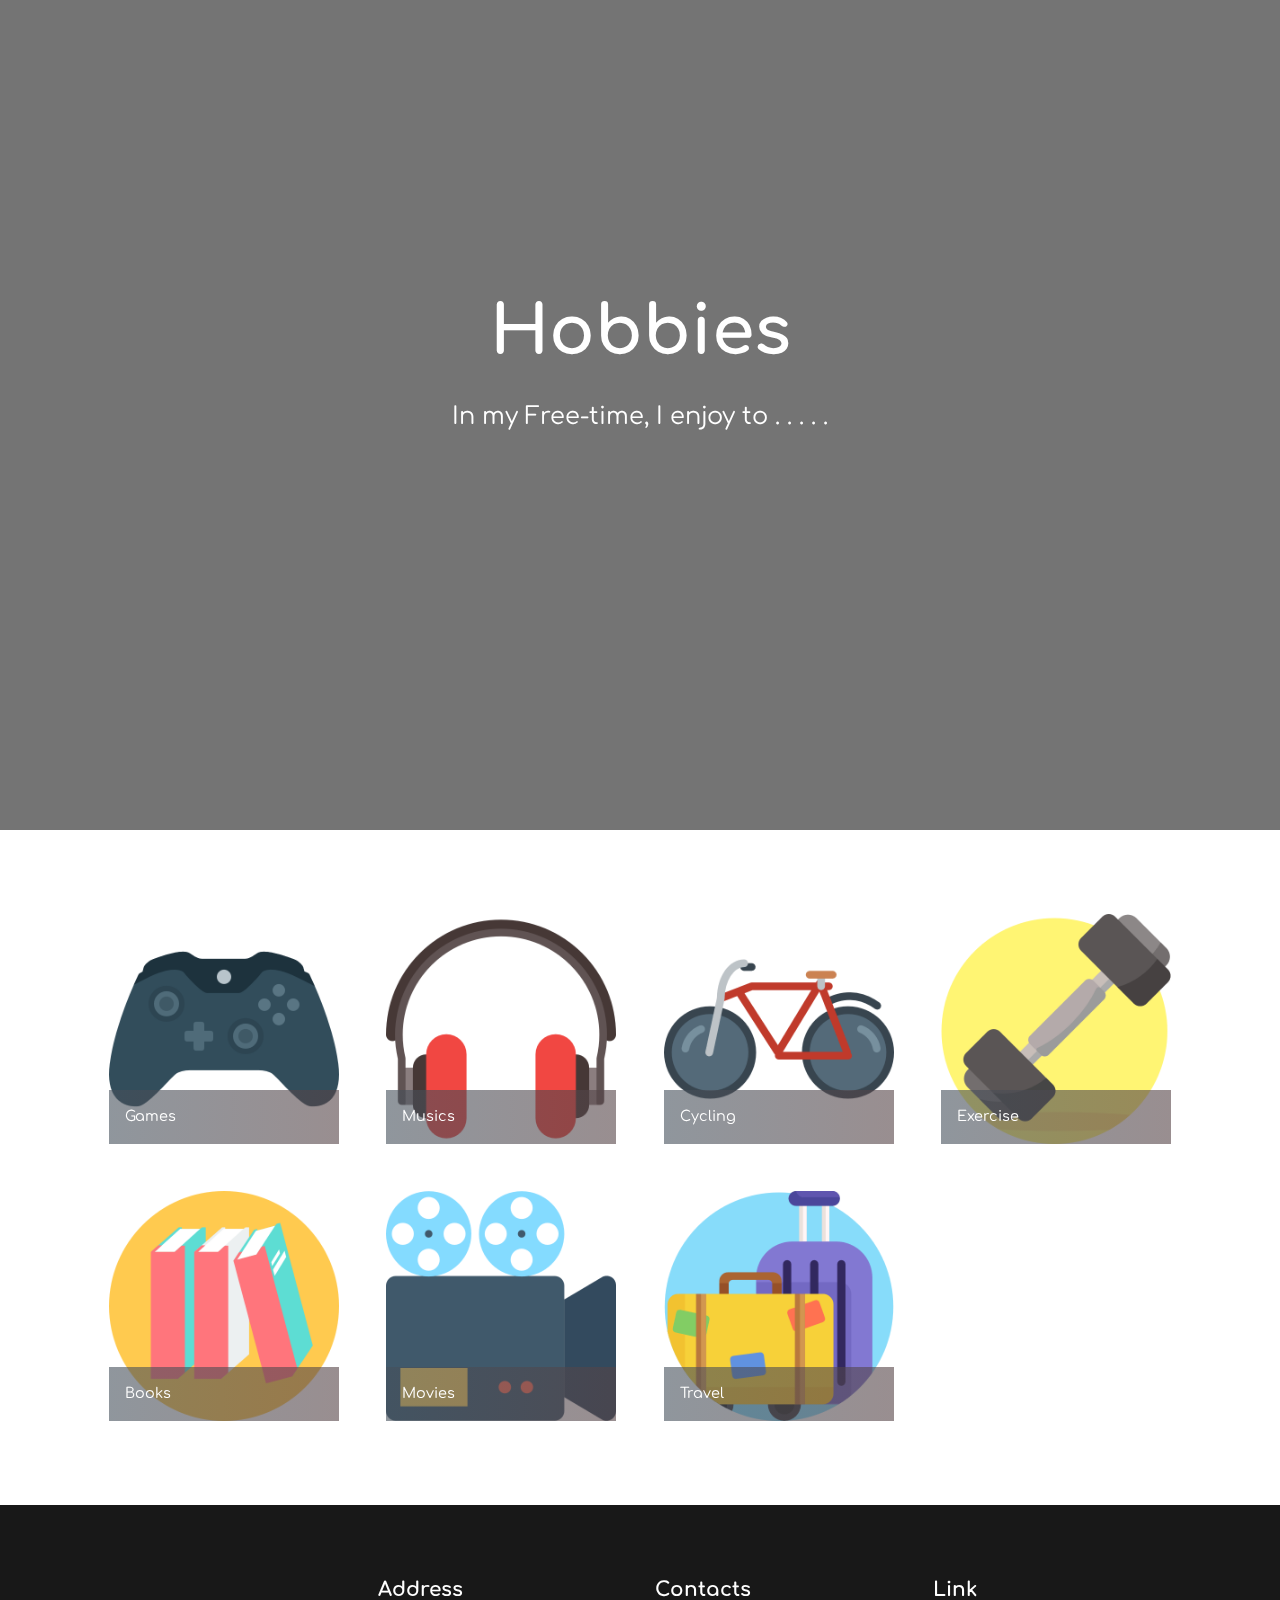
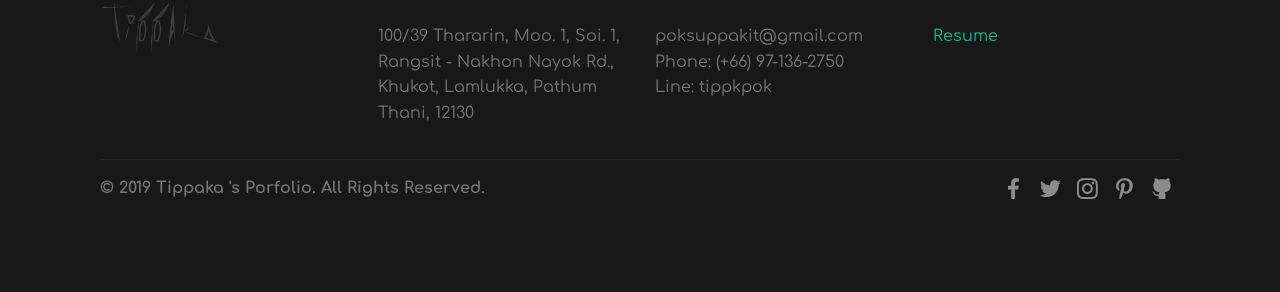
==== commit 1644f545: "update 03062019" ====
--- a/index.html
+++ b/index.html
@@ -1,13 +1,14 @@
 <!DOCTYPE html>
-<html >
+<html  >
 <head>
-  <!-- Site made with Mobirise Website Builder v4.8.1, https://mobirise.com -->
+  <!-- Site made with Mobirise Website Builder v4.9.7, https://mobirise.com -->
   <meta charset="UTF-8">
   <meta http-equiv="X-UA-Compatible" content="IE=edge">
-  <meta name="generator" content="Mobirise v4.8.1, mobirise.com">
+  <meta name="generator" content="Mobirise v4.9.7, mobirise.com">
   <meta name="viewport" content="width=device-width, initial-scale=1, minimum-scale=1">
   <link rel="shortcut icon" href="assets/images/tippaka-logo-128x128-2.png" type="image/x-icon">
   <meta name="description" content="This is Online Resume.">
+  
   <title>Tipok S.</title>
   <link rel="stylesheet" href="assets/web/assets/mobirise-icons/mobirise-icons.css">
   <link rel="stylesheet" href="assets/tether/tether.min.css">
@@ -62,7 +63,7 @@
     </nav>
 </section>
 
-<section class="engine"><a href="https://mobiri.se/c">website builder</a></section><section class="cid-qXhS6RwJpb mbr-fullscreen mbr-parallax-background" id="header2-h">
+<section class="engine"><a href="https://mobirise.info/h">create your own web page for free</a></section><section class="cid-qXhS6RwJpb mbr-fullscreen mbr-parallax-background" id="header2-h">
 
     
 
@@ -119,7 +120,7 @@
 
             <div class="card p-3 col-12 col-md-6 col-lg-4">
                 <div class="card-img pb-3">
-                    <span class="mbr-iconfont mbri-gift" style="color: rgb(250, 245, 174); font-size: 75px;"></span>
+                    <span class="mbr-iconfont mbri-gift" style="color: rgb(250, 187, 144); font-size: 75px; fill: rgb(250, 187, 144);"></span>
                 </div>
                 <div class="card-box">
                     <h4 class="card-title py-3 mbr-fonts-style display-5"><strong>
@@ -133,7 +134,7 @@
 
             <div class="card p-3 col-12 col-md-6 col-lg-4">
                 <div class="card-img pb-3">
-                    <span class="mbr-iconfont mbri-globe" style="color: rgb(250, 245, 174); font-size: 75px;"></span>
+                    <span class="mbr-iconfont mbri-globe" style="color: rgb(250, 187, 144); font-size: 75px; fill: rgb(250, 187, 144);"></span>
                 </div>
                 <div class="card-box">
                     <h4 class="card-title py-3 mbr-fonts-style display-5"><strong>Nationality&nbsp;</strong></h4>
@@ -145,7 +146,7 @@
 
             <div class="card p-3 col-12 col-md-6 col-lg-4">
                 <div class="card-img pb-3">
-                    <span class="mbr-iconfont mbri-star" style="color: rgb(250, 245, 174); font-size: 75px;"></span>
+                    <span class="mbr-iconfont mbri-hearth" style="color: rgb(250, 187, 144); font-size: 75px; fill: rgb(250, 187, 144);"></span>
                 </div>
                 <div class="card-box">
                     <h4 class="card-title py-3 mbr-fonts-style display-5"><strong>
@@ -240,7 +241,7 @@
 
     
 
-    <div class="mbr-overlay" style="opacity: 0.4; background-color: rgb(35, 35, 35);"></div>
+    <div class="mbr-overlay" style="opacity: 0.5; background-color: rgb(35, 35, 35);"></div>
 
     <div class="container align-center">
         <div class="row justify-content-md-center">
@@ -248,7 +249,7 @@
                 <h1 class="mbr-section-title mbr-bold pb-3 mbr-fonts-style display-1">Education</h1>
                 
                 
-                <div class="mbr-section-btn"><a class="btn btn-md btn-white-outline display-7" href="https://frostzclover.github.io/56010611/" target="_blank">KMITL Project</a></div>
+                <div class="mbr-section-btn"><a class="btn btn-md btn-white-outline display-7" href="https://frostzclover.github.io/56010611/" target="_blank">KMITL 5601611</a></div>
             </div>
         </div>
     </div>
@@ -270,7 +271,7 @@
 
     
 
-    <div class="mbr-overlay" style="opacity: 0.4; background-color: rgb(35, 35, 35);"></div>
+    <div class="mbr-overlay" style="opacity: 0.5; background-color: rgb(35, 35, 35);"></div>
 
     <div class="container align-center">
         <div class="row justify-content-md-center">
@@ -292,7 +293,7 @@
 
     <div class="container">
         <div class="media-container-row">
-            <div class="mbr-text col-12 col-md-8 mbr-fonts-style display-7"><p><strong>September 2018 - Present,&nbsp;</strong><span style="font-size: 1rem;">Automation Engineer, Thai Laminate Manufacturer CO., LTD.</span></p><p><strong>September 2017 - December 2017, </strong>Project<strong>&nbsp;</strong>Engineer (Control &amp; Instruments),&nbsp;<span style="font-size: 1rem;">Universal Utilities Public Company Limited.</span></p><p><strong>June 2016 - July 2016, </strong><span style="font-size: 1rem;">Control Engineer (Intern), Best Direction System CO., LTD.</span><br></p></div>
+            <div class="mbr-text col-12 col-md-8 mbr-fonts-style display-7"><p><strong>September 2018 - Present, </strong>Calibration/<span style="font-size: 1rem;">Automation Engineer, Thai Laminate Manufacturer CO., LTD.</span></p><p><strong>September 2017 - December 2017, </strong>Project<strong>&nbsp;</strong>Engineer (Control &amp; Instruments),&nbsp;<span style="font-size: 1rem;">Universal Utilities Public Company Limited.</span></p><p><strong>June 2016 - July 2016, </strong><span style="font-size: 1rem;">Control Engineer (Intern), Best Direction System CO., LTD.</span><br></p></div>
         </div>
     </div>
 </section>
@@ -311,7 +312,7 @@
                 </h1>
                 
                 
-                <div class="mbr-section-btn"><a class="btn btn-md btn-white-outline display-7" href="Cert.html">My Certifications</a></div>
+                <div class="mbr-section-btn"><a class="btn btn-md btn-white-outline display-7" href="Certification.html">Certifications</a> <a class="btn btn-md btn-white-outline display-7" href="Other.html">Other</a></div>
             </div>
         </div>
     </div>
@@ -328,7 +329,7 @@
 
             <div class="card p-3 col-12 col-md-6">
                 <div class="card-img pb-3">
-                    <span class="mbr-iconfont mbri-features" style="color: rgb(250, 245, 174); font-size: 75px;"></span>
+                    <span class="mbr-iconfont mbri-features" style="color: rgb(250, 187, 144); font-size: 75px; fill: rgb(250, 187, 144);"></span>
                 </div>
                 <div class="card-box">
                     <h4 class="card-title py-3 mbr-fonts-style display-5"><strong>Computer Club</strong></h4>
@@ -338,7 +339,7 @@
 
             <div class="card p-3 col-12 col-md-6">
                 <div class="card-img pb-3">
-                    <span class="mbr-iconfont mbri-features" style="color: rgb(250, 245, 174); font-size: 75px;"></span>
+                    <span class="mbr-iconfont mbri-features" style="color: rgb(250, 187, 144); font-size: 75px; fill: rgb(250, 187, 144);"></span>
                 </div>
                 <div class="card-box">
                     <h4 class="card-title py-3 mbr-fonts-style display-5"><strong>Academic Club</strong></h4>
@@ -353,11 +354,11 @@
     </div>
 </section>
 
-<section class="cid-r0CjU06C55 mbr-fullscreen mbr-parallax-background" id="header2-3x">
-
-    
-
-    <div class="mbr-overlay" style="opacity: 0.4; background-color: rgb(35, 35, 35);"></div>
+<section class="cid-r0CjU06C55 mbr-fullscreen" id="header2-3x">
+
+    
+
+    
 
     <div class="container align-center">
         <div class="row justify-content-md-center">
@@ -389,7 +390,7 @@
             <div class="col-md-6 text-elements">
                 <h4 class="section-content-title pb-3 align-left mbr-fonts-style display-5"><strong>
                     My Skills</strong></h4>
-                <p class="section-content-text align-left mbr-fonts-style display-7"><strong>Programming </strong>(C++, C#, PHP, HTML, CSS, JavaScript, Bootstrap)<strong>,</strong> <br><strong>Engineering </strong>(LabVIEW, PLC, HMI, SCADA, AutoCAD, Wiring Diagram)<strong>,</strong> <br><strong>MS Office, Visual Studio, Arduino, Photoshop</strong><br><br></p>
+                <p class="section-content-text align-left mbr-fonts-style display-7"><strong>- Programming </strong>(C++, C#, PHP, HTML, CSS, JavaScript, Bootstrap)<br><strong>- Engineering </strong>(Electrical Diagram, LabVIEW, PLC, HMI, SCADA, AutoCAD, Calibration)<br><strong>- Computer </strong>(Microsoft Office, Visual Studio, Arduino, Photoshop)<br>- <strong>Other</strong></p>
             </div>
             <div class="progress_elements col-md-6">
                 <div class="progress1 pb-5">
@@ -403,7 +404,7 @@
                             <span>%</span>
                         </div>
                     </div>
-                    <progress class="progress progress-primary " max="100" value="72">
+                    <progress class="progress progress-primary " max="100" value="70">
                     </progress>
                 </div>
                  
@@ -419,7 +420,7 @@
                         <span>%</span>
                     </div>
                     </div>
-                    <progress class="progress progress-primary" max="100" value="72">
+                    <progress class="progress progress-primary" max="100" value="71">
                     </progress>
                 </div>
                 
@@ -427,7 +428,7 @@
                     <div class="title-wrap">
                         <div class="progressbar-title mbr-fonts-style display-7">
                             <p><strong>
-                                MS Office</strong></p>
+                                Computer</strong></p>
                         </div>
                     <div class="progress_value mbr-fonts-style display-7">
                         <div class="progressbar-number">
@@ -435,7 +436,7 @@
                         <span>%</span>
                     </div>
                     </div>
-                    <progress class="progress progress-primary" max="100" value="84">
+                    <progress class="progress progress-primary" max="100" value="80">
                     </progress>
                 </div>
                 
@@ -451,7 +452,7 @@
                         <span>%</span>
                     </div>
                     </div>
-                    <progress class="progress progress-primary" max="100" value="66">
+                    <progress class="progress progress-primary" max="100" value="70">
                     </progress>
                 </div>
             
@@ -511,7 +512,7 @@
 
     
 
-    <div class="mbr-overlay" style="opacity: 0.4; background-color: rgb(35, 35, 35);"></div>
+    <div class="mbr-overlay" style="opacity: 0.6; background-color: rgb(35, 35, 35);"></div>
 
     <div class="container align-center">
         <div class="row justify-content-md-center">
@@ -637,6 +638,6 @@
   <script src="assets/slidervideo/script.js"></script>
   
   
- <div id="scrollToTop" class="scrollToTop mbr-arrow-up"><a style="text-align: center;"><i></i></a></div>
+ <div id="scrollToTop" class="scrollToTop mbr-arrow-up"><a style="text-align: center;"><i class="mbr-arrow-up-icon mbr-arrow-up-icon-cm cm-icon cm-icon-smallarrow-up"></i></a></div>
   </body>
 </html>